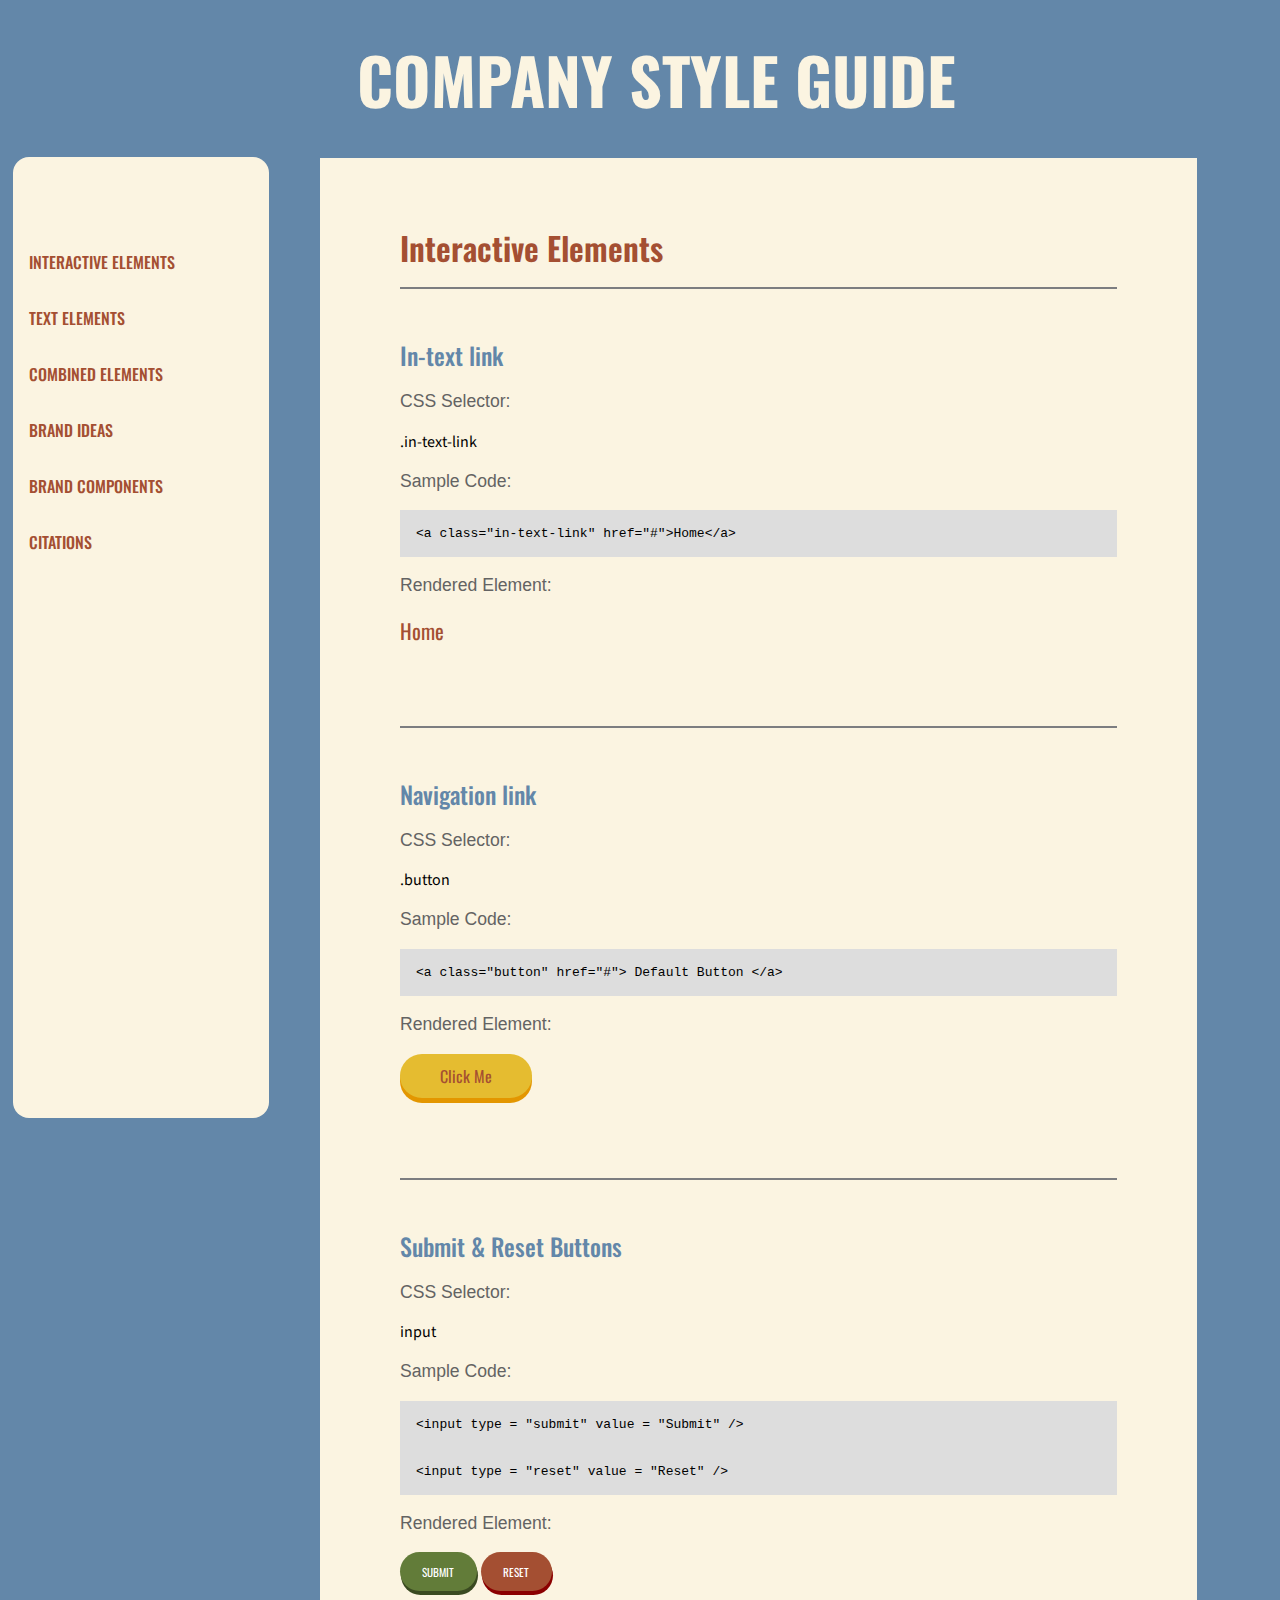
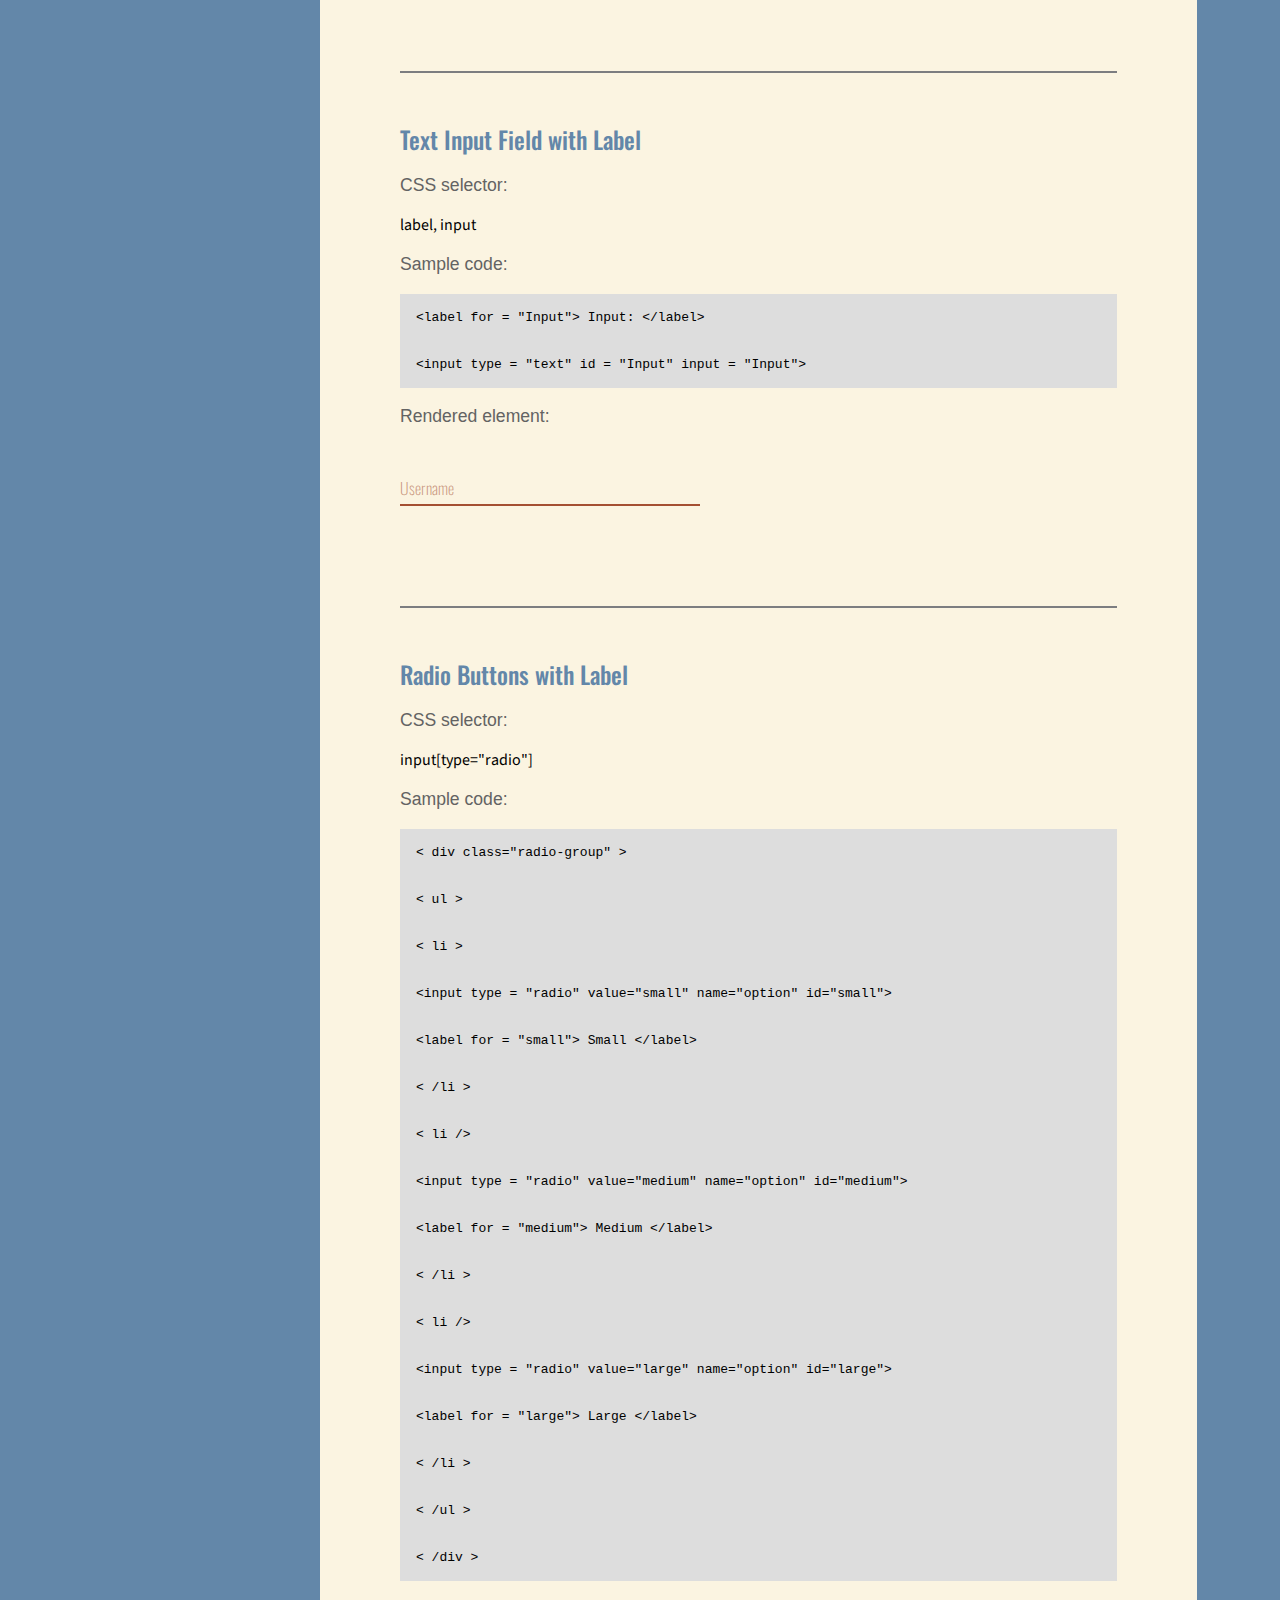
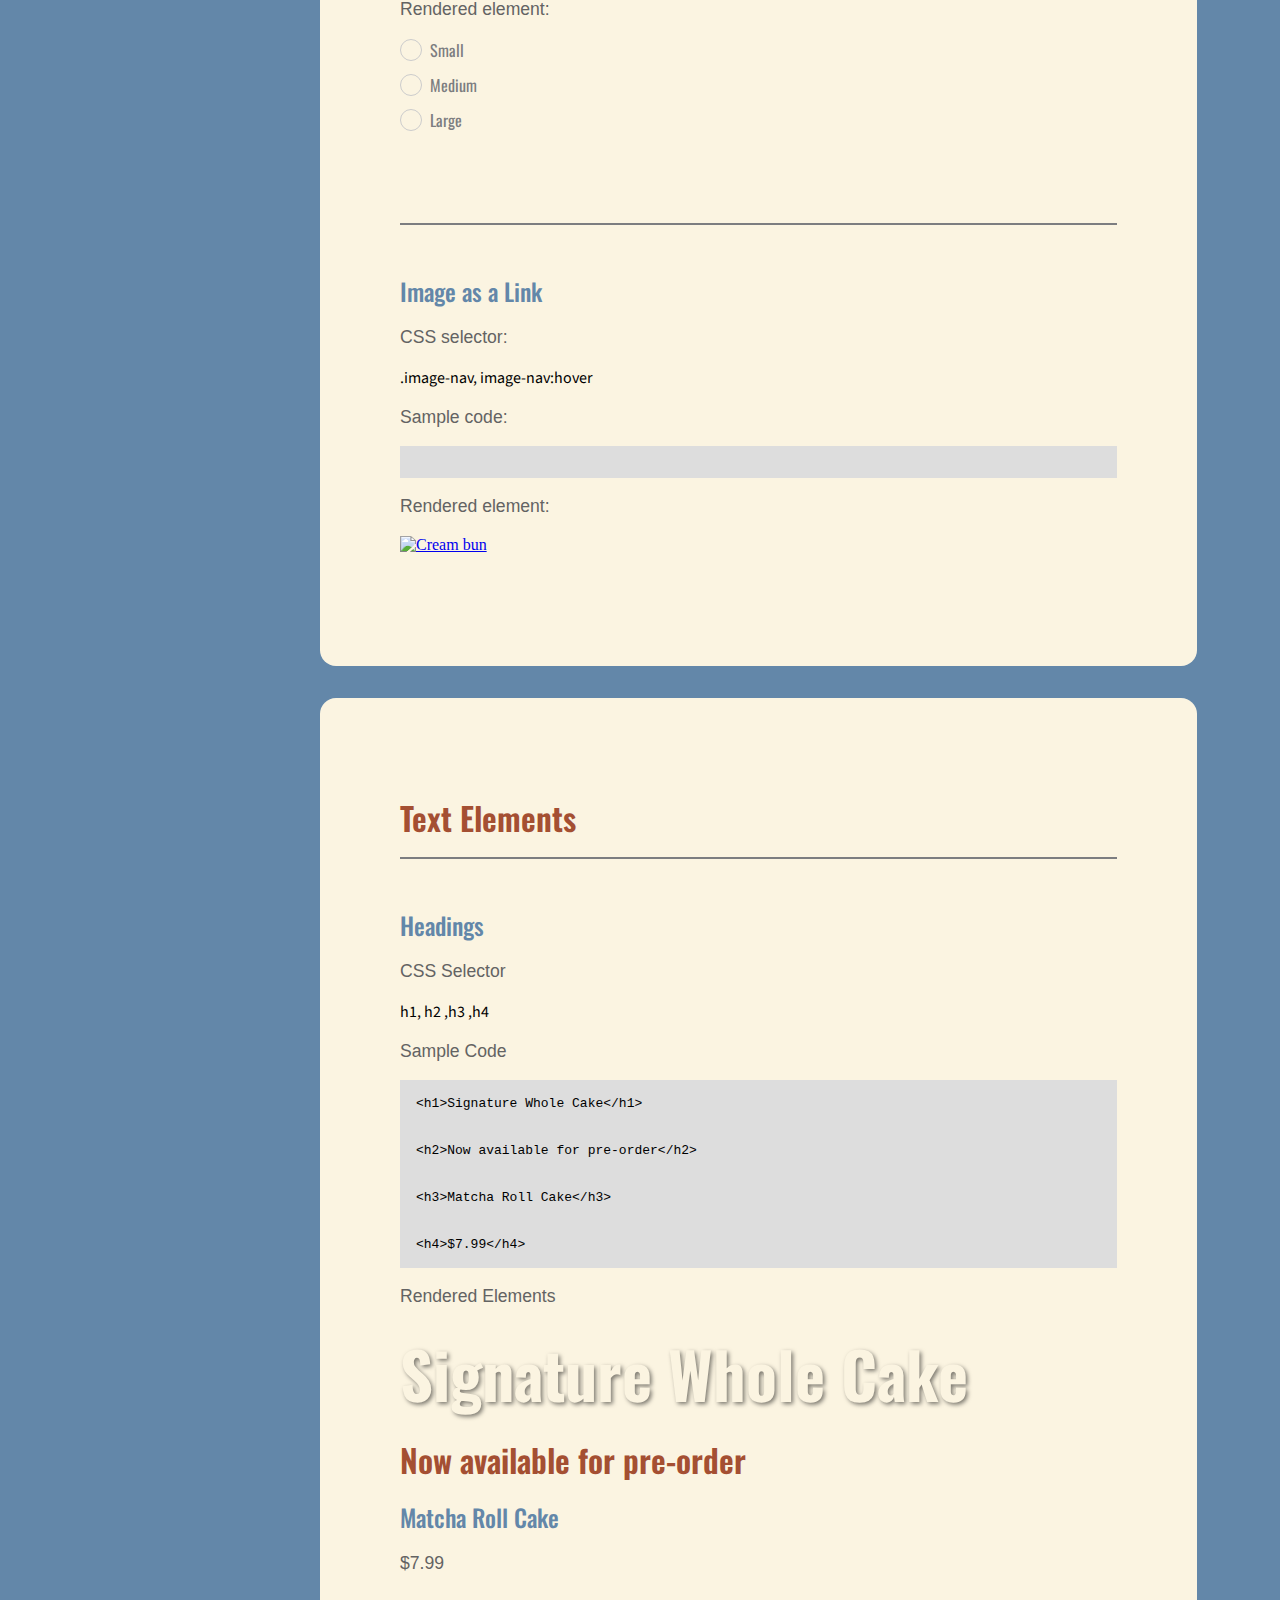
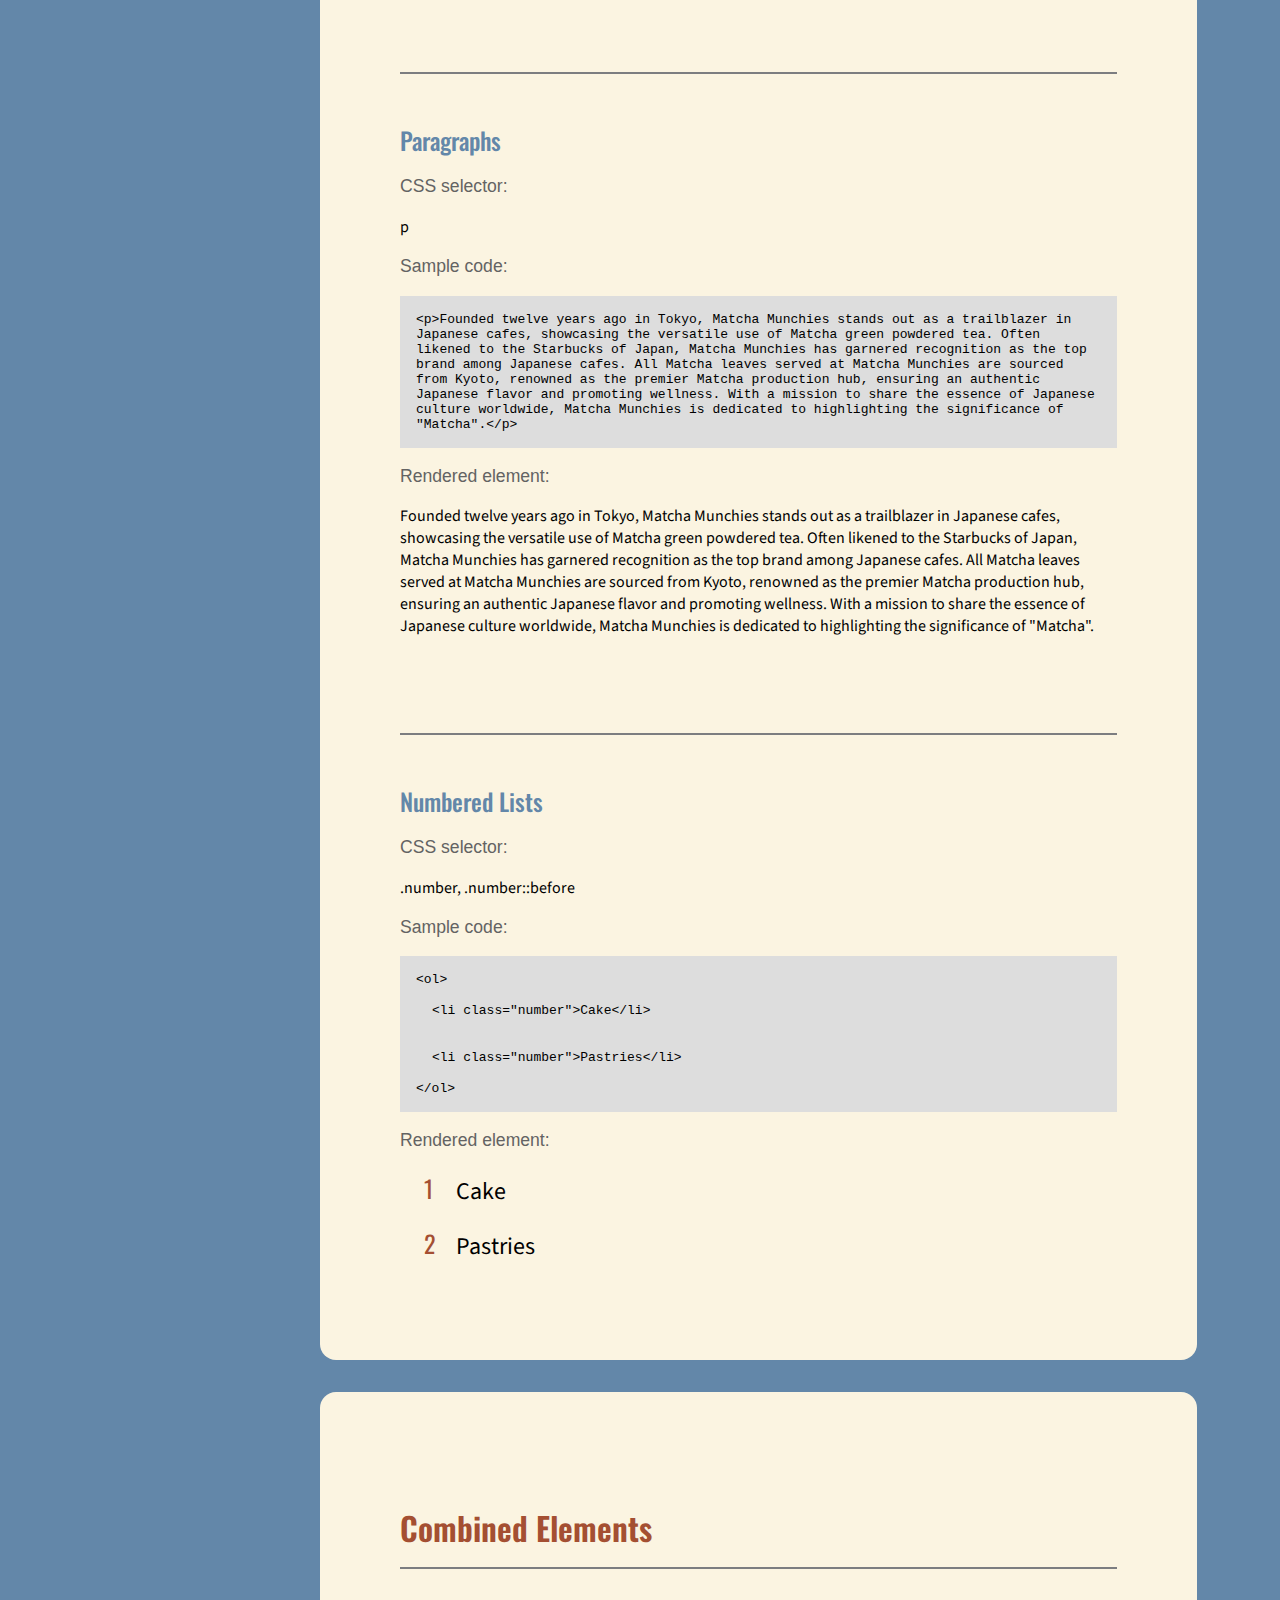
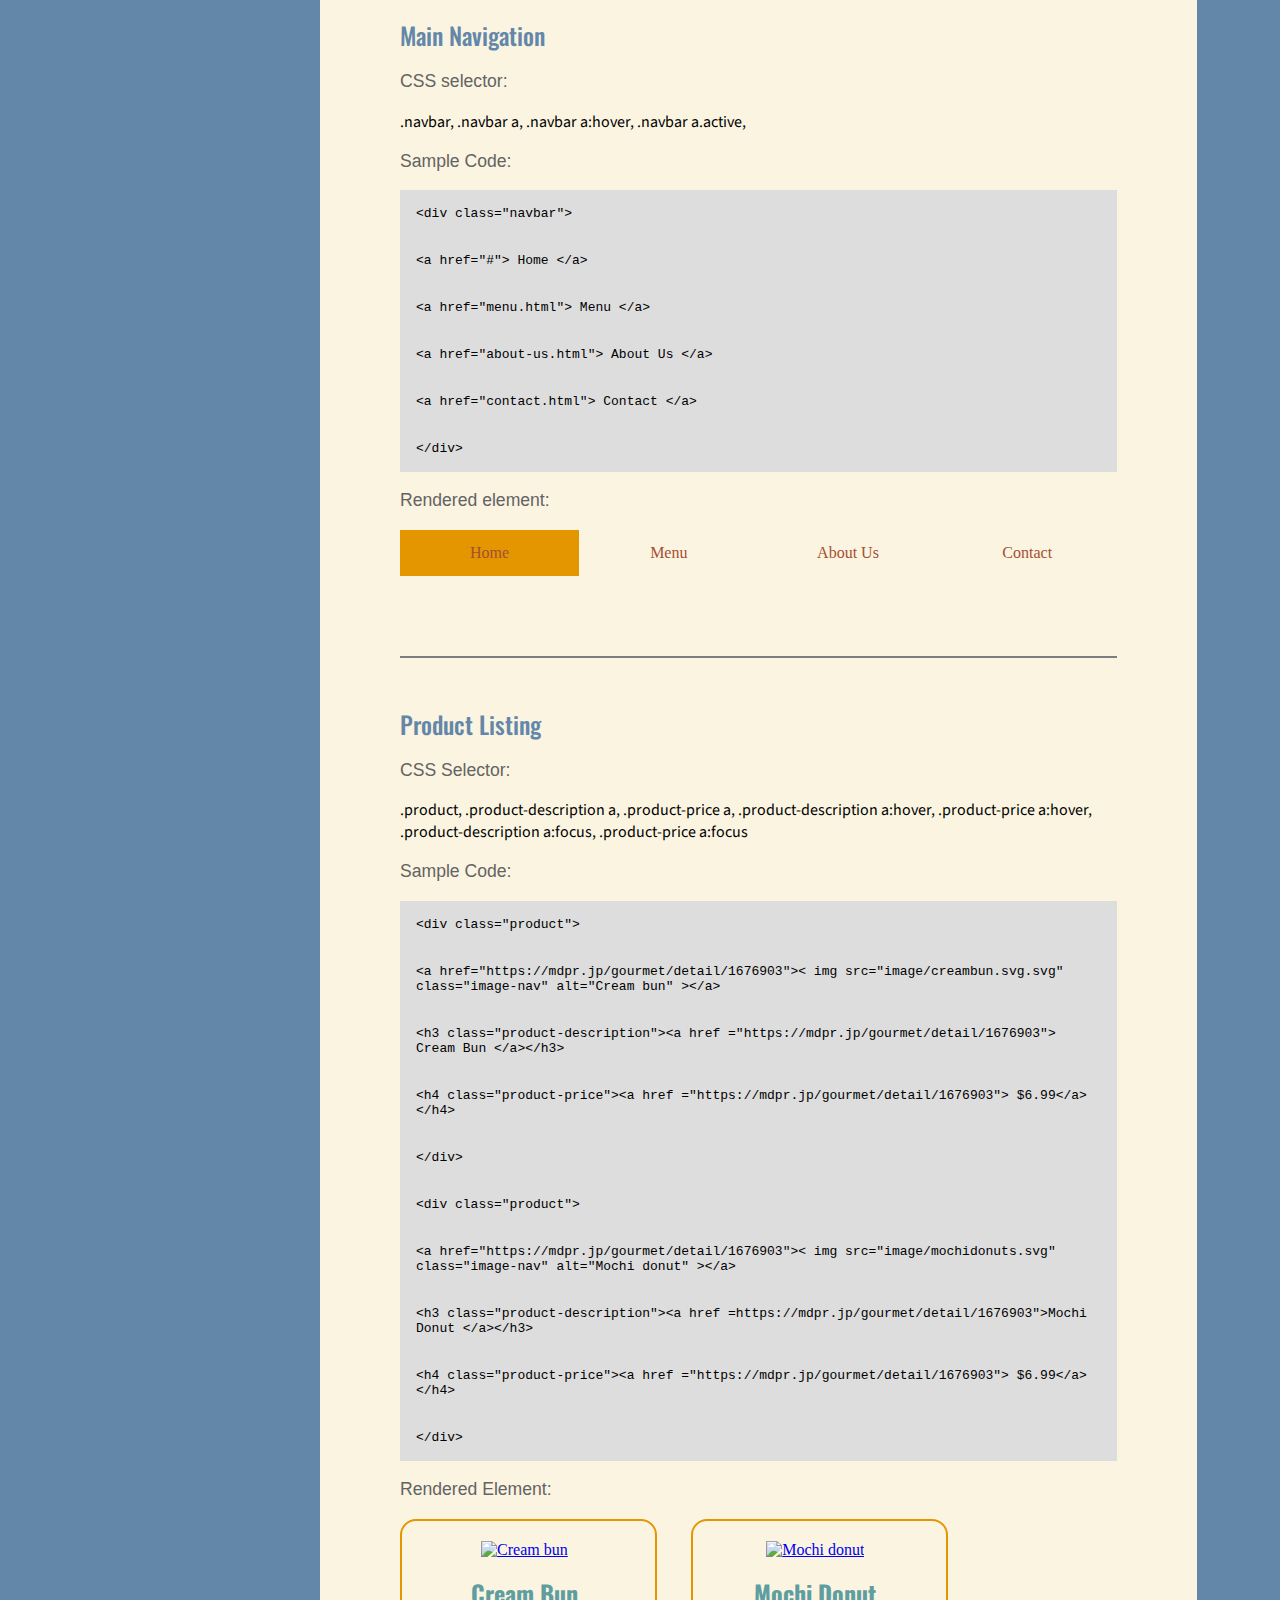
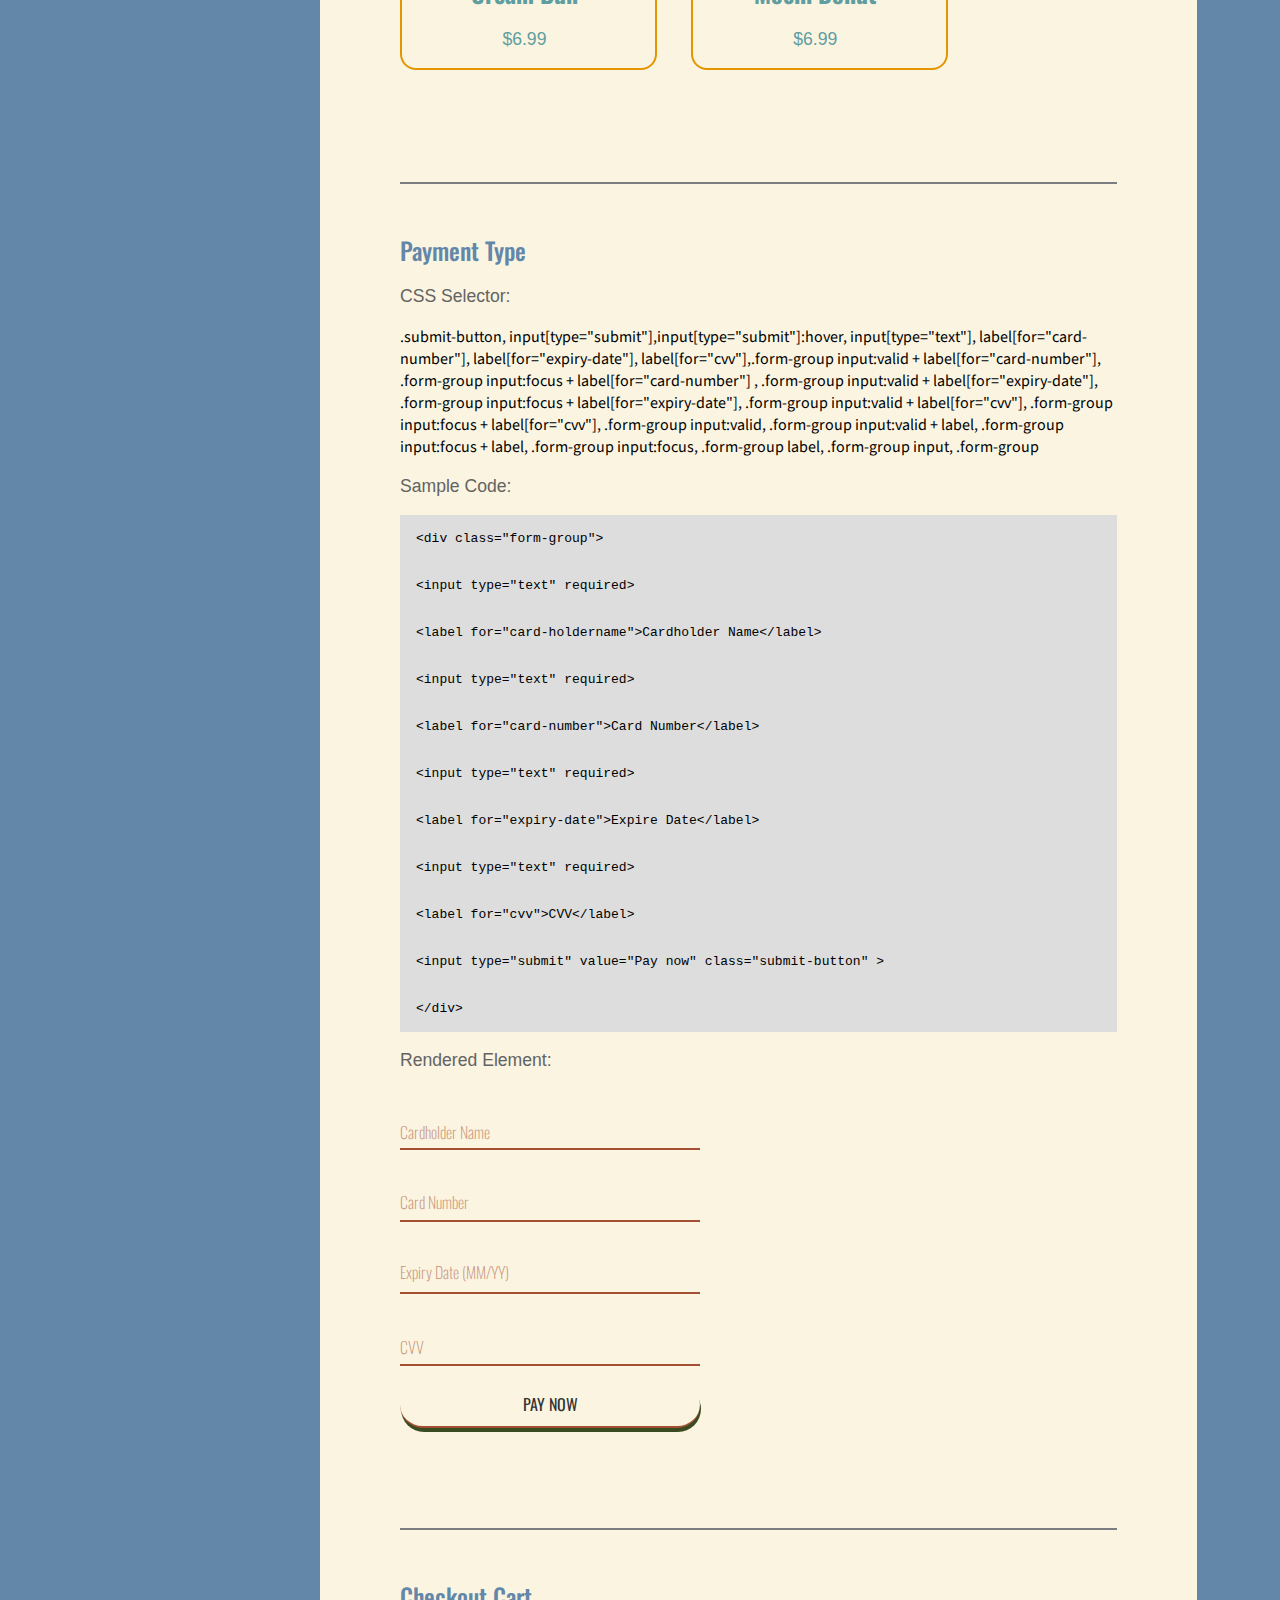
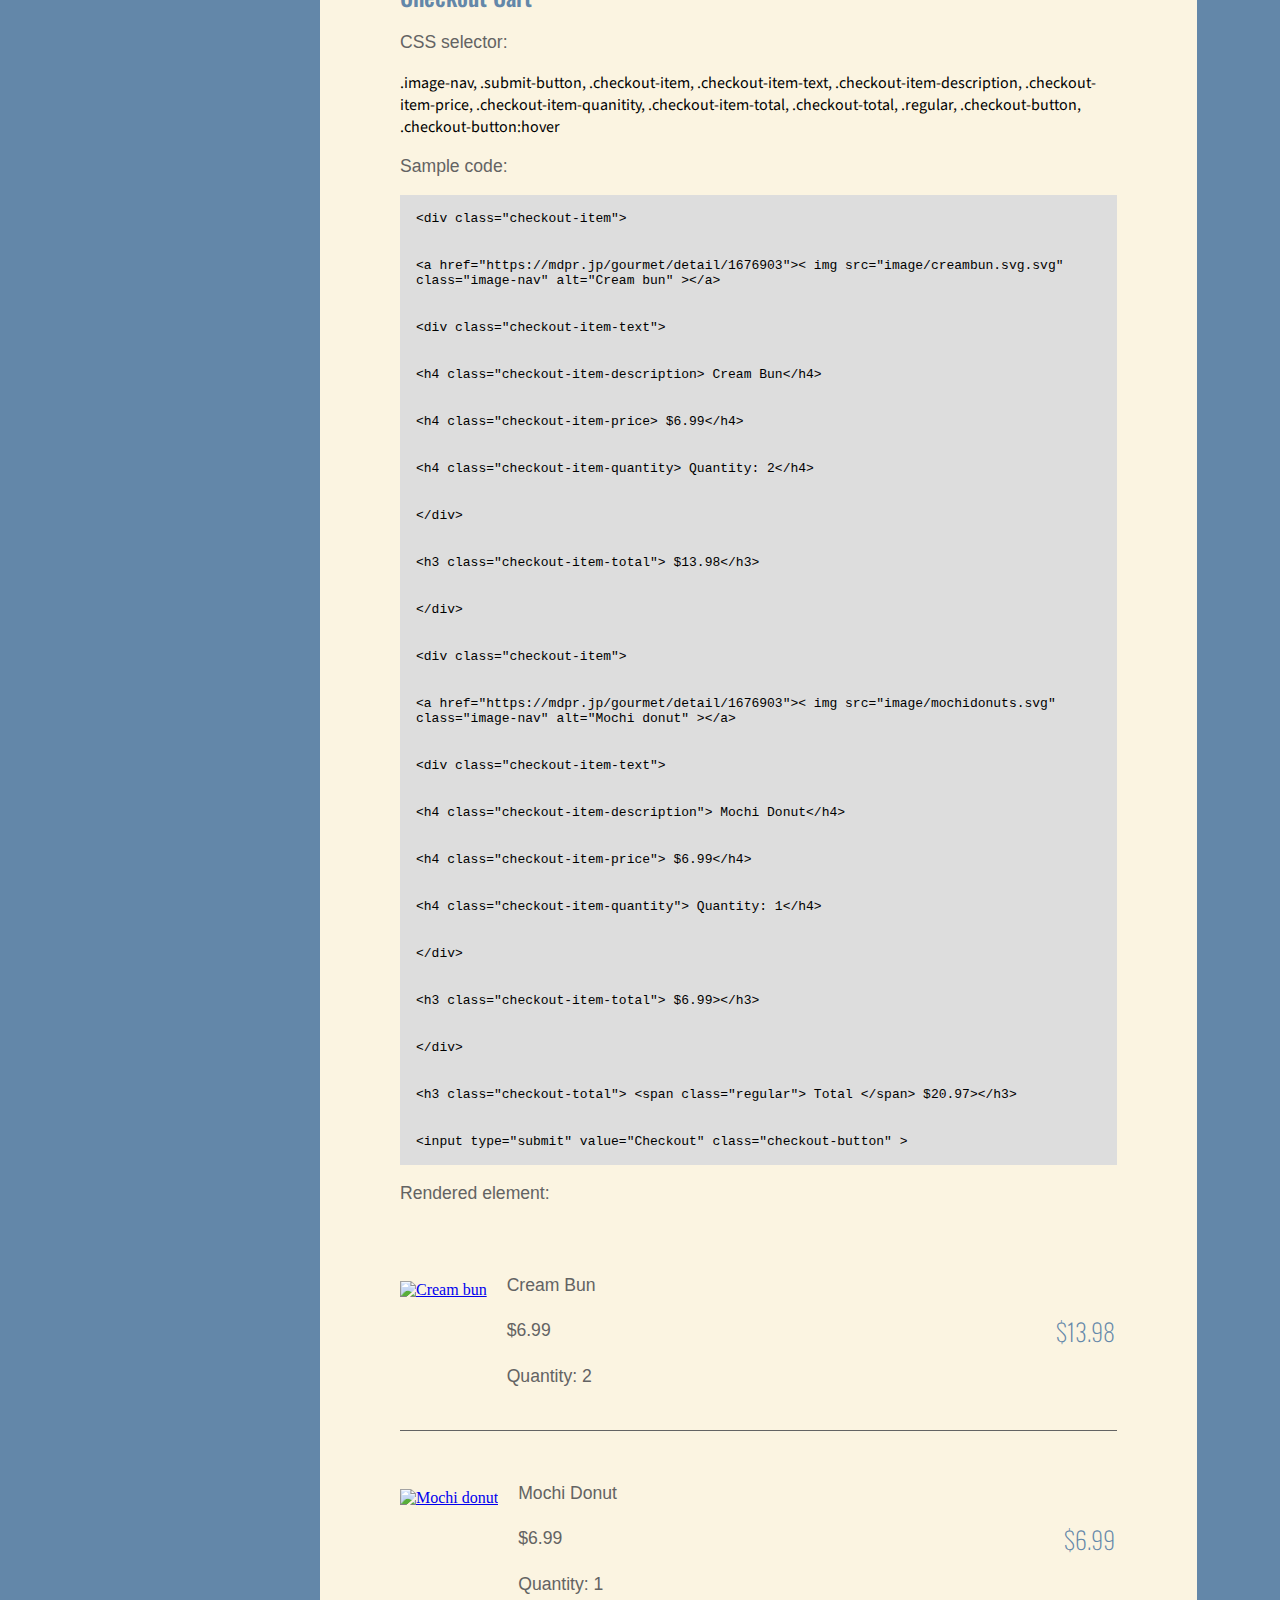
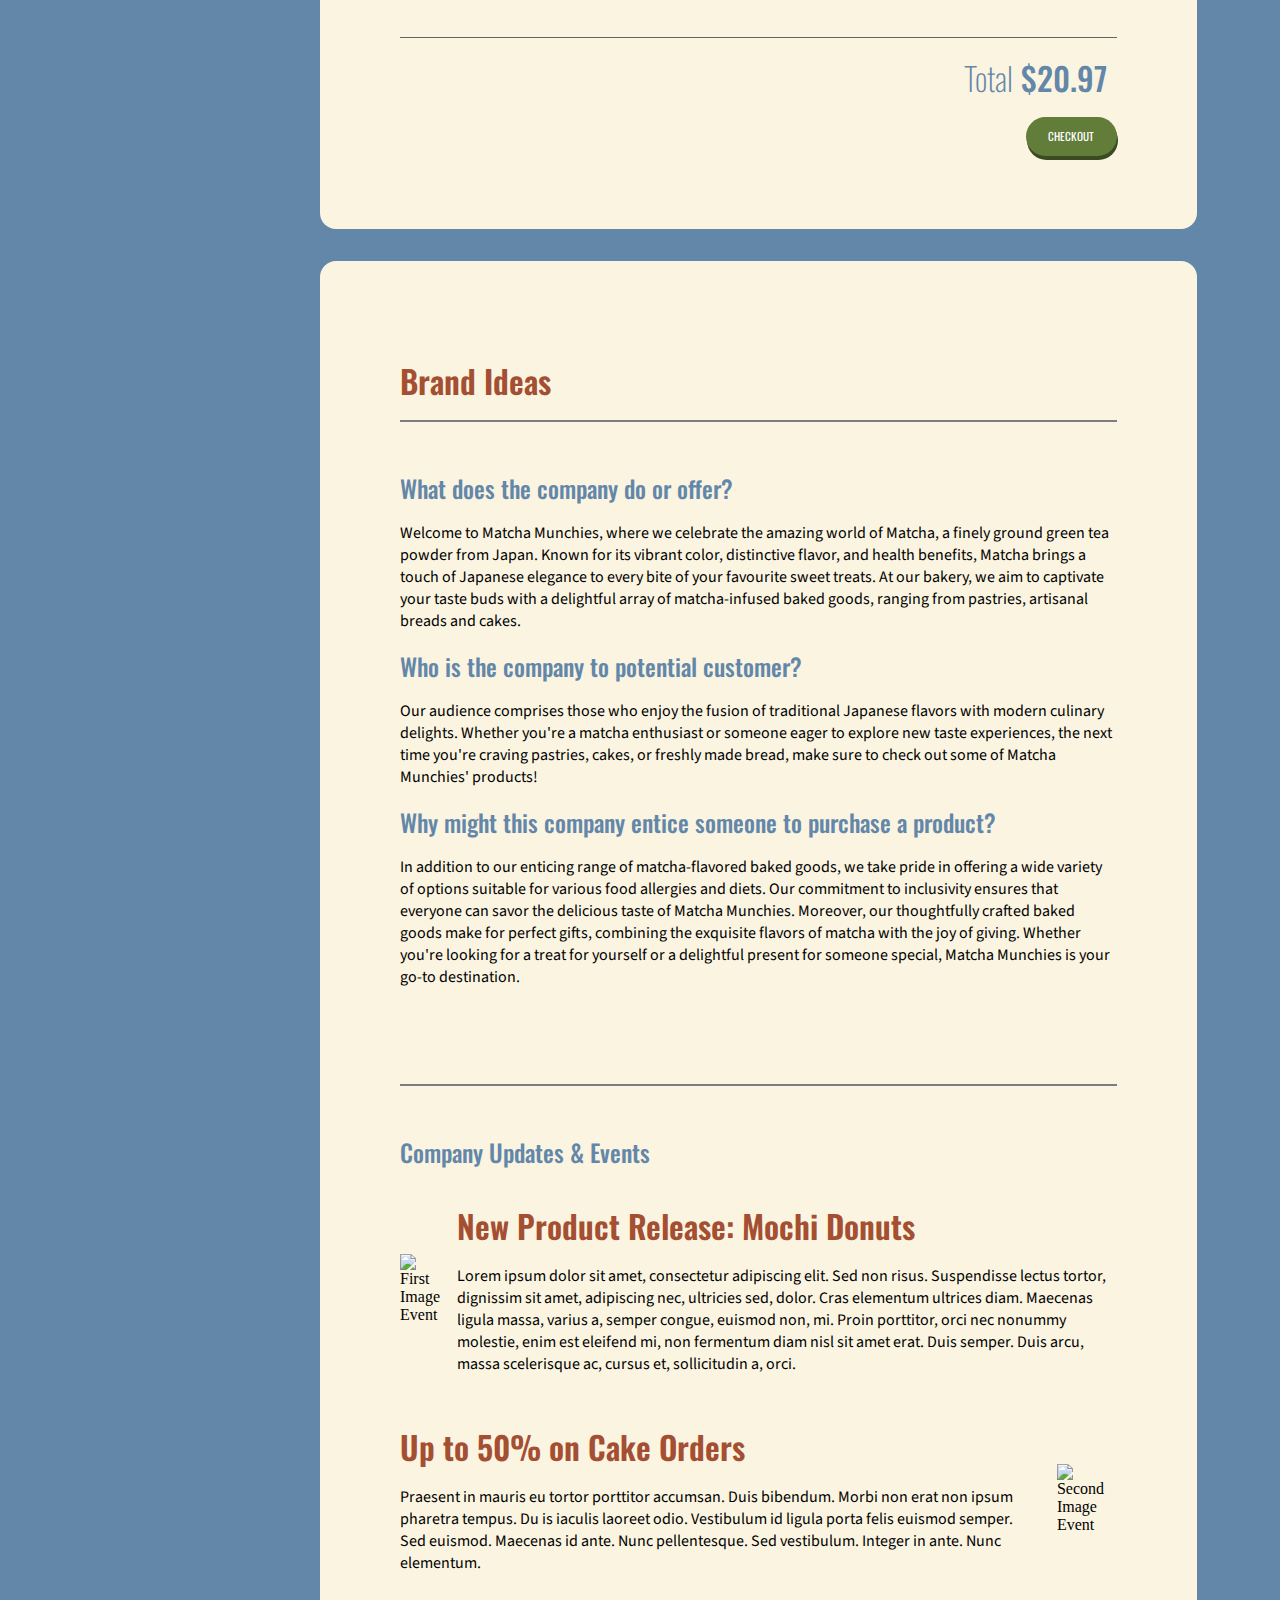
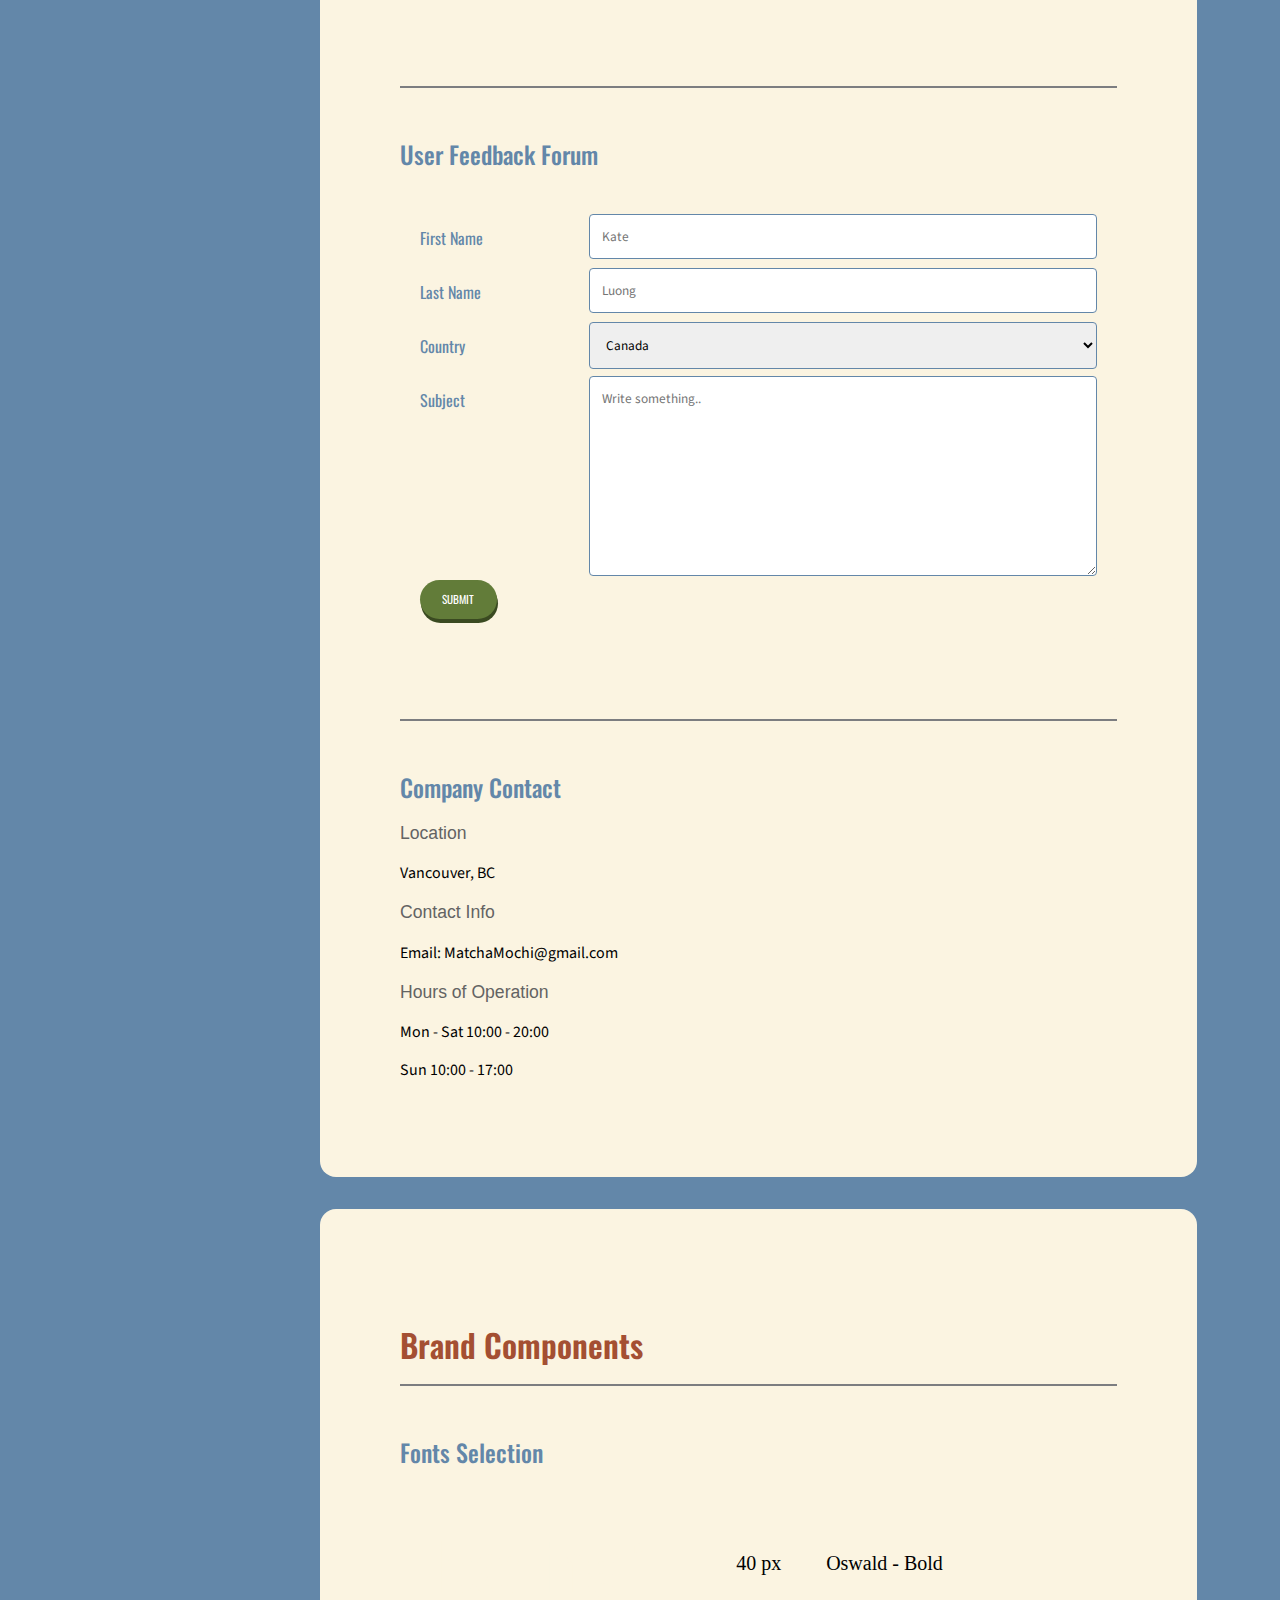
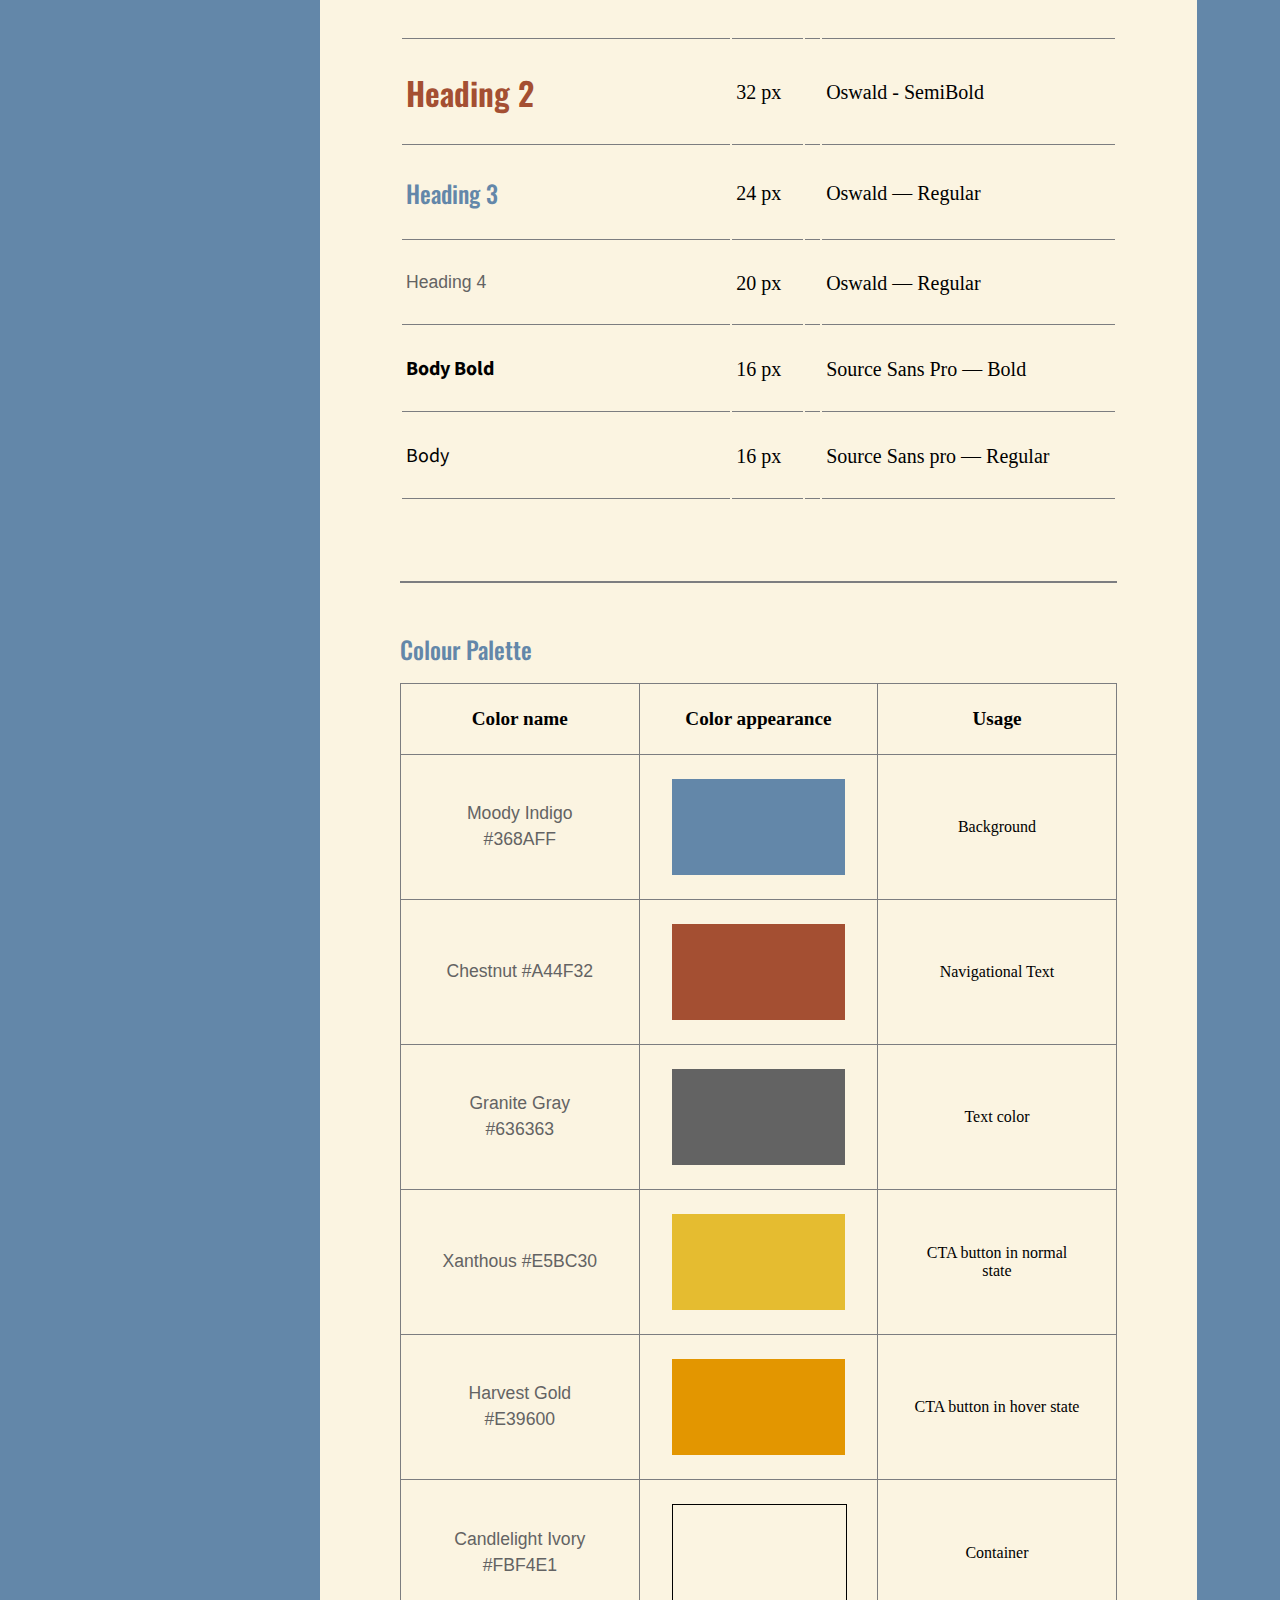
==== index.html @ 4acb793a "Update index.html" ====
<!DOCTYPE html>
<html lang="en">

<head>
  <meta charset="utf-8" />
  <meta name="viewport" content="width=device-width, initial-scale=1.0">
  <title>P02 Styleguide</title>

  <link rel="stylesheet" href="css/main.css">
  <link rel="stylesheet" href="https://fonts.googleapis.com/css?family=Oswald">
	<link rel="stylesheet" href="https://fonts.googleapis.com/css?family=Source Sans Pro">
</head>

<body>
  <header>
    <h1>COMPANY STYLE GUIDE</h1>

    <!----- PAGE NAVIGATION ----->
    <nav id="page-nav">
      <ul>
        <li><a href="#interactive_elements">INTERACTIVE ELEMENTS</a></li>
        <li><a href="#text_elements">TEXT ELEMENTS</a></li>
        <li><a href="#combined_elements">COMBINED ELEMENTS</a></li>
        <li><a href="#brand_ideas">BRAND IDEAS</a></li>
        <li><a href="#brand_components">BRAND COMPONENTS</a></li>
        <li><a href="#citations">CITATIONS</a></li>
      </ul>
    </nav>
  </header>

  
  <!----- INTERACTIVE ELEMENTS SECTION ----->

  <section class="main-sections">
    <section id="interactive_elements">
      <h2>Interactive Elements</h2>
        
      <!-- In-text Link Sub-Section -->
      <section class="element">
        <h3>In-text link</h3>
  
        <h4>CSS Selector:</h4>
        <p>.in-text-link</p>
  
        <h4>Sample Code:</h4>
        <code>&lt;a class="in-text-link" href="#"&gt;Home&lt;/a&gt;</code>

        <h4>Rendered Element:</h4>
        <a class="in-text-link" href="#">Home</a>
      </section>

        <!-- Navigation Link Sub-Section -->
      <section class="element">
        <h3>Navigation link</h3>
  
        <h4>CSS Selector:</h4>
        <p>.button</p>
  
        <h4>Sample Code:</h4>
        <code>&lt;a class="button" href="#"&gt; Default Button &lt;/a&gt;</code>

        <h4>Rendered Element:</h4>
        <button class="button">Click Me</button>
      </section>

      <!-- Submit/ Reset Buttons Sub-Section -->
      <section class="element">
        <h3>Submit & Reset Buttons</h3>
  
        <h4>CSS Selector:</h4>
        <p>input</p>
  
        <h4>Sample Code:</h4>
        <code> &lt;input type = "submit" value = "Submit" /&gt;</code>
        <code> &lt;input type = "reset" value = "Reset" /&gt;</code>

        <h4>Rendered Element:</h4>
        <input type = "submit" value ="Submit" />
			  <input type = "reset" value = "Reset" />
      </section>

      <!-- Text Input Field Sub-Section -->
      <section class="element">
        <h3>Text Input Field with Label</h3>

        <h4>CSS selector: </h4>
        <p> label, input </p>
    
        <h4>Sample code: </h4>
        <code> &lt;label for = "Input"&gt; Input: &lt;/label&gt; </code>
        <code> &lt;input type = "text" id = "Input" input = "Input"&gt; </code>
    
        <h4>Rendered element: </h4>
        <div class="form-group">
          <input type="text" required />
          <label>Username</label>
        </div>
      </section>

      <!-- Radio Buttons w/ Label Sub-Section -->
      <section class="element">
        <h3>Radio Buttons with Label</h3>

        <h4>CSS selector:</h4>
        <p>input[type="radio"]</p>

        <h4>Sample code:</h4>
        <code> &lt; div class="radio-group" &gt;</code>
        <code> &lt; ul &gt;</code>
        <code> &lt; li &gt;</code>
        <code> &lt;input type = "radio" value="small" name="option" id="small"&gt; </code>
        <code> &lt;label for = "small"&gt; Small &lt;/label&gt; </code>
        <code> &lt; /li &gt;</code>
        <code> &lt; li /&gt;</code>
        <code> &lt;input type = "radio" value="medium" name="option" id="medium"&gt; </code>
        <code> &lt;label for = "medium"&gt; Medium &lt;/label&gt; </code>
        <code> &lt; /li &gt;</code>
        <code> &lt; li /&gt;</code>
        <code> &lt;input type = "radio" value="large" name="option" id="large"&gt; </code>
        <code> &lt;label for = "large"&gt; Large &lt;/label&gt; </code>
        <code> &lt; /li &gt;</code>
        <code> &lt; /ul &gt;</code>
        <code> &lt; /div &gt;</code>
        
        <h4>Rendered element:</h4>
        <div class="radio-group">
          <ul>
            <li>
              <input type="radio" value="small" name="option" id="small"/>
              <label for="small">Small</label>
            </li>
            <li>
              <input type="radio" value="medium" name="option" id="medium"/>
              <label for="medium">Medium</label>
            </li>
            <li>
              <input type="radio" value="large" name="option" id="large"/>
              <label for="large">Large</label>
            </li>
          </ul>
        </div>
      </section>

      <!-- Image as a Link Sub-Section -->
      <section class="element">
        <h3>Image as a Link</h3>

        <h4>CSS selector:</h4>
        <p>.image-nav, image-nav:hover</p>

        <h4>Sample code:</h4>
        <code></code>
        
        <h4>Rendered element:</h4>
        <a href="https://ure.pia.co.jp/articles/-/443232?cx_recsClicked=true&cx_recsPosition=sp_photogallery&cx_wid=d6faf3ba962ed798af91b166f41d56e882c0fa74&cx_recsSegment=all&cx_recsMode=contextual&cx_recsSrc=auto"><img src="image/creambun.svg" alt="Cream bun" class="image-nav" style="width: 25%"></a>


      </section>

    </section>
  </section>

  <!------ END OF INTERACTIVE ELEMENTS SECTION ------>

  <!----------- TEXT ELEMENTS SECTION --------------->
  <section class="main-sections">
    <section id="text_elements">
      <h2>Text Elements</h2>

      <!-- Headings Sub-Section -->
      <section class="element">
        <h3>Headings</h3>

        <h4> CSS Selector </h4>
        <p> h1, h2 ,h3 ,h4 </p>

        <h4> Sample Code </h4>
        <code>&lt;h1&gt;Signature Whole Cake&lt;/h1&gt;</code>
        <code>&lt;h2&gt;Now available for pre-order&lt;/h2&gt;</code>
        <code>&lt;h3&gt;Matcha Roll Cake&lt;/h3&gt;</code>
        <code>&lt;h4&gt;$7.99&lt;/h4&gt;</code>

        <h4> Rendered Elements </h4>
        <h1> Signature Whole Cake </h1>
        <h2> Now available for pre-order</h2>
        <h3> Matcha Roll Cake</h3>
        <h4> $7.99</h4>

      </section>

      <!-- Paragraphs Sub-Section -->
      <section class="element">
        <h3>Paragraphs</h3>

        <h4>CSS selector: </h4>
        <p>p</p>
    
        <h4>Sample code: </h4>
        <code>&lt;p&gt;Founded twelve years ago in Tokyo, Matcha Munchies stands out as a trailblazer in Japanese cafes, showcasing the versatile use of Matcha green powdered tea. 
          Often likened to the Starbucks of Japan, Matcha Munchies has garnered recognition as the top brand among Japanese cafes.
          All Matcha leaves served at Matcha Munchies are sourced from Kyoto, renowned as the premier Matcha production hub, ensuring an authentic Japanese flavor and promoting wellness. 
          With a mission to share the essence of Japanese culture worldwide, Matcha Munchies is dedicated to highlighting the significance of "Matcha".&lt;/p&gt;</code>
    
        <h4>Rendered element: </h4>
        <p>Founded twelve years ago in Tokyo, Matcha Munchies stands out as a trailblazer in Japanese cafes, showcasing the versatile use of Matcha green powdered tea. 
           Often likened to the Starbucks of Japan, Matcha Munchies has garnered recognition as the top brand among Japanese cafes.
           All Matcha leaves served at Matcha Munchies are sourced from Kyoto, renowned as the premier Matcha production hub, ensuring an authentic Japanese flavor and promoting wellness. 
           With a mission to share the essence of Japanese culture worldwide, Matcha Munchies is dedicated to highlighting the significance of "Matcha".</p>

      </section>

      <!-- Numbered Lists -->
      <section class="element">
        <h3>Numbered Lists</h3>

        <h4>CSS selector:</h4>
        <p>.number, .number::before </p>
        <h4>Sample code:</h4>
        <code>&lt;ol&gt;
          <code>&lt;li class="number"&gt;Cake&lt;/li&gt;</code>
          <code>&lt;li class="number"&gt;Pastries&lt;/li&gt;</code>
        &lt;/ol&gt;</code>

        <h4>Rendered element:</h4>
        <ol>
          <li class="number">Cake</li>
          <li class="number">Pastries</li>
        </ol>

      </section>

    </section>
  </section>
  <!----- END OF TEXT ELEMENTS SECTION ----->
    
  <!------ COMBINED ELEMENTS SECTION ------->
  <section class="main-sections">
    <section id="combined_elements">
      <h2>Combined Elements</h2>
      
      <!-- Main Navigation Sub-Section -->
      <section class="element">

        <h3>Main Navigation</h3>

        <h4>CSS selector:</h4>
        <p>.navbar, .navbar a, .navbar a:hover, .navbar a.active, </p>

        <h4>Sample Code:</h4>
        <code>&lt;div class="navbar"&gt;</code>
        <code>&lt;a href="#"&gt; Home &lt;/a&gt;</code>
        <code>&lt;a href="menu.html"&gt; Menu &lt;/a&gt;</code>
        <code>&lt;a href="about-us.html"&gt; About Us &lt;/a&gt;</code>
        <code>&lt;a href="contact.html"&gt; Contact &lt;/a&gt;</code>
        <code>&lt;/div&gt</code>

        <h4>Rendered element:</h4>
        <div class="navbar">
        <a href="#" class="active">Home</a>
         <a href="menu.html">Menu</a>
         <a href="about-us.html">About Us</a>
         <a href="contact.html">Contact</a>
       </div>
      </section>
      
      <!-- Product Listing Sub-Section -->
      <section class="element">
        <h3>Product Listing</h3>
  
        <h4>CSS Selector:</h4>
        <p>.product, .product-description a, .product-price a, .product-description a:hover,  .product-price a:hover, .product-description a:focus,  .product-price a:focus</p>
  
        <h4>Sample Code:</h4>
        <code>&lt;div class="product"&gt;</code>
        <code>&lt;a href="https://mdpr.jp/gourmet/detail/1676903"&gt;&lt; img src="image/creambun.svg.svg" class="image-nav" alt="Cream bun" &gt;&lt;/a&gt;</code>
        <code>&lt;h3 class="product-description"&gt;&lt;a href ="https://mdpr.jp/gourmet/detail/1676903"&gt; Cream Bun &lt;/a&gt;&lt;/h3&gt;</code>
        <code>&lt;h4 class="product-price"&gt;&lt;a href ="https://mdpr.jp/gourmet/detail/1676903"&gt; $6.99&lt;/a&gt;&lt;/h4&gt;</code>
        <code>&lt;/div&gt;</code>

        <code>&lt;div class="product"&gt;</code>
        <code>&lt;a href="https://mdpr.jp/gourmet/detail/1676903"&gt;&lt; img src="image/mochidonuts.svg" class="image-nav" alt="Mochi donut" &gt;&lt;/a&gt;</code>
        <code>&lt;h3 class="product-description"&gt;&lt;a href =https://mdpr.jp/gourmet/detail/1676903"&gt;Mochi Donut &lt;/a&gt;&lt;/h3&gt;</code>
        <code>&lt;h4 class="product-price"&gt;&lt;a href ="https://mdpr.jp/gourmet/detail/1676903"&gt; $6.99&lt;/a&gt;&lt;/h4&gt;</code>
        <code>&lt;/div&gt;</code>
  
        <h4>Rendered Element:</h4>
        <div class="product">
            <a href ="https://mdpr.jp/gourmet/detail/1676903"><img src="image/creambun.svg" class="image-nav" alt="Cream bun"></a>
            <h3 class="product-description"><a href="https://mdpr.jp/gourmet/detail/1676903"> Cream Bun</a></h3>
            <h4 class="product-price"><a href="https://mdpr.jp/gourmet/detail/1676903">$6.99</a></h4>
        </div>

        <div class="product">
            <a href ="https://mdpr.jp/gourmet/detail/167690"><img src="image/mochidonuts.svg" class="image-nav" alt="Mochi donut"></a>
            <h3 class="product-description"> <a href ="https://mdpr.jp/gourmet/detail/1676903">Mochi Donut</a></h3>
            <h4 class="product-price"> <a href ="https://mdpr.jp/gourmet/detail/1676903">$6.99</a></h4>
        </div>
      </section>

      <!-- Payment Method Sub-Section -->
      <section class="element">
        <h3>Payment Type</h3>
  
        <h4>CSS Selector:</h4>
        <p>.submit-button, input[type="submit"],input[type="submit"]:hover, input[type="text"], label[for="card-number"], label[for="expiry-date"],
          label[for="cvv"],.form-group input:valid + label[for="card-number"], .form-group input:focus + label[for="card-number"] ,
          .form-group input:valid + label[for="expiry-date"], .form-group input:focus + label[for="expiry-date"],
          .form-group input:valid + label[for="cvv"], .form-group input:focus + label[for="cvv"], .form-group input:valid,
          .form-group input:valid + label, .form-group input:focus + label, .form-group input:focus, .form-group label, .form-group input, .form-group 
        </p>
  
        <h4>Sample Code:</h4>
        <code>&lt;div class="form-group"&gt;</code>
        <code>&lt;input type="text" required&gt;</code>
        <code>&lt;label for="card-holdername"&gt;Cardholder Name&lt;/label&gt;</code>
        <code>&lt;input type="text" required&gt;</code>
        <code>&lt;label for="card-number"&gt;Card Number&lt;/label&gt;</code>
        <code>&lt;input type="text" required&gt;</code>
        <code>&lt;label for="expiry-date"&gt;Expire Date&lt;/label&gt;</code>
        <code>&lt;input type="text" required&gt;</code>
        <code>&lt;label for="cvv"&gt;CVV&lt;/label&gt;</code>
        <code>&lt;input type="submit" value="Pay now" class="submit-button" &gt;</code>
        <code>&lt;/div&gt;</code>
  
        <h4>Rendered Element:</h4>
        <div class="form-group">
            <input type="text" required />
            <label for="cardholder-name">Cardholder Name</label>
            <input type="text" class="spacing"  required />
            <label for="card-number">Card Number</label>
            <input type="text" class="spacing" required />
            <label for="expiry-date">Expiry Date (MM/YY)</label>
            <input type="text" class="spacing" required />
            <label for="cvv">CVV</label>
            <input type="submit" value="Pay now" class="submit-button">
        </div>
      </section>

      <!-- Checkout Cart Sub-Section -->
      <section class="element">
        <h3>Checkout Cart</h3>
  
        <h4>CSS selector:</h4>
        <p> .image-nav, .submit-button, .checkout-item, .checkout-item-text, .checkout-item-description,
            .checkout-item-price, .checkout-item-quanitity, .checkout-item-total, .checkout-total, .regular,
            .checkout-button, .checkout-button:hover
        </p>

        <h4>Sample code:</h4>

        <code>&lt;div class="checkout-item"&gt;</code>
        <code>&lt;a href="https://mdpr.jp/gourmet/detail/1676903"&gt;&lt; img src="image/creambun.svg.svg" class="image-nav" alt="Cream bun" &gt;&lt;/a&gt;</code>
        <code>&lt;div class="checkout-item-text"&gt;</code>
        <code>&lt;h4 class="checkout-item-description&gt; Cream Bun&lt;/h4&gt;</code>
        <code>&lt;h4 class="checkout-item-price&gt; $6.99&lt;/h4&gt;</code>
        <code>&lt;h4 class="checkout-item-quantity&gt; Quantity: 2&lt;/h4&gt;</code>
        <code>&lt;/div&gt;</code>
        <code>&lt;h3 class="checkout-item-total"&gt; $13.98&lt;/h3&gt;</code>
        <code>&lt;/div&gt;</code>

        <code>&lt;div class="checkout-item"&gt;</code>
        <code>&lt;a href="https://mdpr.jp/gourmet/detail/1676903"&gt;&lt; img src="image/mochidonuts.svg" class="image-nav" alt="Mochi donut" &gt;&lt;/a&gt;</code>
        <code>&lt;div class="checkout-item-text"&gt;</code>
        <code>&lt;h4 class="checkout-item-description"&gt; Mochi Donut&lt;/h4&gt;</code>
        <code>&lt;h4 class="checkout-item-price"&gt; $6.99&lt;/h4&gt;</code>
        <code>&lt;h4 class="checkout-item-quantity"&gt; Quantity: 1&lt;/h4&gt;</code>
        <code>&lt;/div&gt;</code>
        <code>&lt;h3 class="checkout-item-total"&gt; $6.99&gt;&lt;/h3&gt;</code>
        <code>&lt;/div&gt;</code>

        <code>&lt;h3 class="checkout-total"&gt; &lt;span class="regular"&gt; Total &lt;/span&gt; $20.97&gt;&lt;/h3&gt;</code>
        <code>&lt;input type="submit" value="Checkout" class="checkout-button" &gt;</code>

        <h4>Rendered element:</h4>
        <div class="checkout-item">
          <a href ="https://mdpr.jp/gourmet/detail/1676903"><img src="image/creambun.svg" class="checkout-item-image image-nav" alt="Cream bun" style="width: 100px"></a>
          <div class="checkout-item-text">
            <h4 class="checkout-item-description"> Cream Bun </h4>
            <h4 class="checkout-item-price"> $6.99</h4> 
            <h4 class="checkout-item-quantity"> Quantity: 2</h4> 
          </div>
          <h3 class="checkout-item-total"> $13.98</h3>
        </div>

        <div class="checkout-item">
          <a href ="https://mdpr.jp/gourmet/detail/1676903"><img src="image/mochidonuts.svg" class="checkout-item-image image-nav" alt="Mochi donut" style="width: 100px" ></a>
          <div class="checkout-item-text">
            <h4 class="checkout-item-description"> Mochi Donut </h4>
            <h4 class="checkout-item-price"> $6.99</h4> 
            <h4 class="checkout-item-quantity"> Quantity: 1</h4> 
          </div>
          <h3 class="checkout-item-total">$6.99</h3>
        </div>

        <h3 class="checkout-total"> <span class="regular">Total</span> $20.97</h3>
        <input type="submit" value="Checkout" class="checkout-button">
      </section>

    </section>  
  </section>

  <!-- END OF COMBINED ELEMENTS SECTION -->

  <!------------ BRAND IDEAS ------------->
  <section class="main-sections">
    <section id="brand_ideas">
      <h2>Brand Ideas</h2>
      
      <!-- General Brand Info Sub-Section -->
      <section class="element">
          <h3>What does the company do or offer?</h3>
          <p>Welcome to Matcha Munchies, where we celebrate the amazing world of Matcha, a finely ground green tea powder from Japan. Known for its vibrant color, distinctive flavor, and health benefits, Matcha brings a touch of Japanese elegance to every bite of your favourite sweet treats. At our bakery, we aim to captivate your taste buds with a delightful array of matcha-infused baked goods, ranging from pastries, artisanal breads and cakes.</p>

          <h3>Who is the company to potential customer?</h3>
          <p>Our audience comprises those who enjoy the fusion of traditional Japanese flavors with modern culinary delights. Whether you're a matcha enthusiast or someone eager to explore new taste experiences, the next time you're craving pastries, cakes, or freshly made bread, make sure to check out some of Matcha Munchies' products!</p>

          <h3>Why might this company entice someone to purchase a product?</h3>
          <p>In addition to our enticing range of matcha-flavored baked goods, we take pride in offering a wide variety of options suitable for various food allergies and diets. Our commitment to inclusivity ensures that everyone can savor the delicious taste of Matcha Munchies. Moreover, our thoughtfully crafted baked goods make for perfect gifts, combining the exquisite flavors of matcha with the joy of giving. Whether you're looking for a treat for yourself or a delightful present for someone special, Matcha Munchies is your go-to destination.</p>
      </section>

      <!-- Company Updates & Events Sub-Section -->
      <section class="element">
        <h3>Company Updates & Events</h3>
        
        <div class="image-left">
          <img src="image/updatesimg1.png" alt="First Image Event" style="width: 25%">
          <div>
        <h2>New Product Release: Mochi Donuts</h2>
            <p>Lorem ipsum dolor sit amet, consectetur adipiscing elit. Sed non risus. Suspendisse lectus tortor, dignissim sit amet, adipiscing nec, ultricies sed, dolor. Cras elementum ultrices diam. Maecenas ligula massa, varius a, semper congue, euismod non, mi. Proin porttitor, orci nec nonummy molestie, enim est eleifend mi, non fermentum diam nisl sit amet erat. Duis semper. Duis arcu, massa scelerisque ac, cursus et, sollicitudin a, orci.</p>
          </div>
        </div>
        <!-- Source of image: https://gigazine.net/news/20140703-yukinosita-kyoto/ -->
        
        <div class="image-right">
          <img src="image/updatesimg2.png"  alt="Second Image Event" style="width: 25%">
          <div>
        <h2>Up to 50% on Cake Orders</h2>
            <p>Praesent in mauris eu tortor porttitor accumsan. Duis bibendum. Morbi non erat non ipsum pharetra tempus. Du is iaculis laoreet odio. Vestibulum id ligula porta felis euismod semper. Sed euismod. Maecenas id ante. Nunc pellentesque. Sed vestibulum. Integer in ante. Nunc elementum.</p>
          </div>
        </div>
        <!-- Source of image: https://menu.starbucks.co.jp/4524785488816 -->

      </section>


      <!-- Feedback Sub-Section -->
      <section class="element">
        <h3>User Feedback Forum</h3>

        <div class="feedback_container">

          <div class="row">
            <div class="col-25">
              <label for="fname">First Name</label>
            </div>
            <div class="col-75">
              <input type="text" id="fname" name="firstname" placeholder="Kate">
            </div>
          </div>

          <div class="row">
            <div class="col-25">
              <label for="lname">Last Name</label>
            </div>
            <div class="col-75">
              <input type="text" id="lname" name="lastname" placeholder="Luong">
            </div>
          </div>

          <div class="row">
            <div class="col-25">
              <label for="country">Country</label>
            </div>
            <div class="col-75">
              <select id="country" name="country">
                <option value="canada">Canada</option>
                <option value="uk">USA</option>
                <option value="usa">UK</option>
              </select>
            </div>
          </div>

          <div class="row">
            <div class="col-25">
              <label for="subject">Subject</label>
            </div>
            <div class="col-75">
              <textarea id="subject" name="subject" placeholder="Write something.." style="height:200px"></textarea>
            </div>
          </div>

          <div class="row">
            <input type="submit" value="Submit">
          </div>

        </div>

      </section>

      <!-- Company Contact Sub-Section -->
      <section class="element">
        <h3>Company Contact</h3>
        <h4> Location </h4>
        <p> Vancouver, BC </p>
        <h4> Contact Info </h4>
        <p> Email: MatchaMochi@gmail.com </p>
        <h4> Hours of Operation </h4>
        <p> Mon - Sat 10:00 - 20:00 </p>
        <p> Sun 10:00 - 17:00 </p>
      </section>


    </section>
  </section>
  
  <!----- END OF BRAND IDEAS SECTION ----->
    
  <!---------- BRAND COMPONENTS ---------->
  <section class="main-sections">
    <section id="brand_components">
      <h2>Brand Components</h2>
      
      <!-- Font Sub-Section -->
      <section class="element">
        <h3>Fonts Selection</h3>

        <table class="typography">
          <tr>
            <td><h1>Heading 1</h1></td>
            <td> 40 px<td>
            <td> Oswald - Bold </td>
          </tr>

          <tr>
            <td><h2>Heading 2</h2></td>
            <td> 32 px<td>
            <td> Oswald - SemiBold </td>
          </tr>

          <tr>
            <td><h3>Heading 3</h3></td>
            <td> 24 px<td>
            <td> Oswald — Regular </td>
          </tr>

          <tr>
            <td><h4>Heading 4</h4></td>
            <td> 20 px<td>
            <td> Oswald — Regular </td>
          </tr>

          <tr>
            <td><p class="bold">Body Bold</p></td>
            <td> 16 px<td>
            <td> Source Sans Pro — Bold </td>
          </tr>

          <tr>
            <td><p>Body</p></td>
            <td> 16 px<td>
            <td> Source Sans pro — Regular </td>
            </tr>
        </table>
        
      </section>

      <!-- Colour Palette Sub-Section -->
      <section class="element">
        <h3>Colour Palette</h3>
        <table class="color-palette">
          <tr>
            <th>Color name</th>
            <th>Color appearance</th>
            <th>Usage</th>
          </tr>

          <tr>
            <td><h4> Moody Indigo  #368AFF</h4></td>
            <td> <div class="rect rect1"></div> </td>
            <td> Background</td>
          </tr>

          <tr>
            <td><h4> Chestnut  #A44F32</h4></td>
            <td> <div class="rect rect2"></div> </td>
            <td> Navigational Text</td>
          </tr>

          <tr>
            <td><h4> Granite Gray  #636363</h4></td>
            <td> <div class="rect rect3"></div> </td>
            <td> Text color</td>
          </tr>

          <tr>
            <td><h4> Xanthous  #E5BC30</h4></td>
            <td> <div class="rect rect4"></div> </td>
            <td> CTA button in normal state</td>
          </tr>

          <tr>
            <td><h4> Harvest Gold  #E39600</h4></td>
            <td> <div class="rect rect5"></div> </td>
            <td> CTA button in hover state</td>
          </tr>

          <tr>
            <td><h4> Candlelight Ivory  #FBF4E1</h4></td>
            <td> <div class="rect rect6"></div> </td>
            <td> Container</td>
          </tr>

        </table>
        
      </section>    

      <!-- Icons -->
      <section class="element">
        <h3>Icons</h3>
        <img src="image/facebook.svg" alt="Facebook" class="icon-image" >
        <img src="image/instagram.svg" alt="Instagram" class="icon-image">
      </section>

      <!-- Imagery Sub-Section -->
      <section class="element">
        <h3>Potential Imagery</h3>
        <img src="image/creambun.svg" alt="Cream bun" class="product-image">
        <img src="image/glazedwaffle.svg" alt="Glazed waffle" class="product-image">
        <img src="image/mochidonuts.svg" alt="Mochi donuts" class="product-image">
        <img src="image/powdercreambun.svg" alt="Powder Cream bun" class="product-image">
      </section>

    </section>
  </section>

  <!-- END OF BRAND COMPONENTS SECTION -->

  <!-------------- CITATIONS ------------>
  <section class="main-sections">
    <footer>
      <section id="citations">
        <h2>Citations</h2>
        
        <ul>
          <li>Image of cream bun: https://macaro-ni.jp/88223 </li>
          <li>Image of mochi donut: https://macaro-ni.jp/88223 </li>
          <li>Image 1 in updates section: https://gigazine.net/news/20140703-yukinosita-kyoto/</li>
          <li>Image 2 in updates section: https://menu.starbucks.co.jp/4524785488816</li>
          <li>Facebook icon: https://icons8.com/icons/set/facebook</li>
          <li>Instagram icon: https://icons8.com/icons/set/instagram</li>
          <li>Image of matcha croffle: https://chiveburger.tumblr.com/post/121245482590/krispy-kreme-waffnuts-%E3%83%AF%E3%83%95%E3%83%8A%E3%83%83%E3%83%84%E5%AE%87%E6%B2%BB%E6%8A%B9%E8%8C%B6-%E3%83%AF%E3%83%95%E3%83%8A%E3%83%83%E3%83%84%E3%82%A2%E3%83%BC%E3%83%A2%E3%83%B3%E3%83%89</li>
      </section>
    </footer>
  
  </section>
    
 
</body>

</html>
---- css/main.css ----
/* 
  STYLE GUIDE STYLING CSS
 */

 /* Colours for reference */
 :root{
    --moody-indigo: #6387A9;
    --candlelight-ivory: #FBF4E1;
    --granite-gray: #636363;
    --gainsboro: #DDDDDD;
    --gray: #7c7d80;
    --cambridge-blue: #9DBEB7;
    --chestnut: #A44F32;
    --silver-clarice: #AAAAAA;
    --dark-green: #006400;
    --cadetblue: #5F9EA0;
    --white: #FFFFFF;
    --xanthous: #E5BC30;
    --harvest-gold: #E39600;
    --maize: #E8C242;
    --spanish-grey: #9E9E9E;
    --green: #008000;
    --black: #000000;
 }
/* Default Styling For All Sections */
body {
  margin: 0;
  padding: 0;
  position: relative;
  background: var(--moody-indigo);
}

html {
  scroll-behavior: smooth;
}

h1 {
  font-family: Oswald, sans-serif;
  font-weight: 900;
  font-size: 4rem;
  color: var(--candlelight-ivory);
}

h2 {
  font-family: Oswald, sans-serif;
  font-weight: 600;
  font-size: 2rem;
  color: var(--chestnut);
}

h3 {
  font-family: Oswald, sans-serif;
  font-weight: 500;
  font-size: 1.5rem;
  color: var(--moody-indigo);
}

h4{
  font-family: Oswal, sans-serif;
  font-weight: 400;
  font-size: 1.1rem;
  color: var(--granite-gray);
  line-height: 1.6rem;
}

p {
  font-family: Source Sans Pro, sans-serif;
}

h1,h2,h3,h4, p{
  margin-top: 1rem;
  margin-bottom: 1rem;
}

/*Source for overflow-wrap effect: https://www.linkedin.com/pulse/4-ways-deal-overflowing-text-css-youssef-hafnawy#:~:text=In%20conclusion%2C%20CSS%20provides%20several,content%20remains%20visible%20and%20readable.*/
code {
  background-color: var(--gainsboro);
  padding: 1rem;
  display: block;
  overflow-wrap: break-word;
}

.element {
  padding-bottom: 5rem;
  padding-top: 2rem;
  border-top-width: 0.15rem;
  border-top-style: solid;
  border-top-color: var(--gray);
}

/* Header Styling */
header {
  padding: 1rem;
  background-color: var(--moody-indigo);
  text-align: center;
  position: fixed;
  width: 100%;
  top: 0;
  z-index: 1000;
}

/* Page Navigation Styling */
/* Source for underline effect: https://codepen.io/maheshambure21/pen/QwXaRw */
#page-nav {
  width: 20%;
  height: 100vh;
  overflow-y: auto;
  position: fixed;
  padding-top: 3.8rem;
  /*border: 10px solid var(--cambridge-blue);*/
  left: 0.01rem;
  background: var(--candlelight-ivory);
  border-radius: 1rem;
  margin-top: 1.2%;
  margin-left: 1%;
}


#page-nav ul {
  list-style: none;
  padding: 0;
}

#page-nav ul li {
  padding: 1rem;
  font-family: Oswald, sans-serif;
  font-weight: 500; 
  font-size: 1rem;
  text-align: left;
  position: relative;
  color:var(--chestnut);
}

#page-nav ul li a {
  color:var(--chestnut);
  text-decoration: none;
  position: relative;
  transition-property: color; 
  transition-duration: 0.5s;
}

#page-nav ul li a::after {
  content: '.';
  position: absolute;
  bottom: 0;
  left: 0;
  right: 0;
  margin: auto;
  color: transparent;
  background: var(--silver-clarice);
  height: 1px;
  width: 0%;
  transition: all 0.5s; /* Adjust the transition duration */
}

#page-nav ul li a:hover:after {
  width: 100%;
}

#page-nav ul li a:hover {
  color: var(--dark-green);
}

/* Main Sections Styling */
.main-sections {
  margin-right: 0;
  margin-bottom: 0;
  margin-left: 25%;
  padding: 5rem;
  padding-bottom: 0;
  background-color: var(--candlelight-ivory);
  border-radius: 1rem;
  width: 56%;
  margin-bottom: 2rem;
}

/*Resource: https://css-tricks.com/almanac/selectors/f/first-of-type/*/
.main-sections:first-of-type{
   padding-top: 15%;
}

#interactive_elements,
#combined_elements,å
#brand_ideas,
#brand_components {
  padding-top: 1rem;
  /*margin-top: 2rem; */
  scroll-margin-top: 10rem;
  padding-bottom: 2rem;
}

/* In-text Link Styling */
.in-text-link {
  font-family: Oswald;
  font-size: 1.3rem;
  color: var(--chestnut);
  text-decoration: none;
}

.in-text-link:hover {
  color: #78260b;
  text-decoration: underline;
}

/* Button Styling */
/* Source for "pressed" effect of buttons: https://www.w3schools.com/howto/howto_css_animate_buttons.asp */
.button {
  padding: 10px 40px;
  font-family: Oswald;
  font-size: 1rem;
  text-align: center;
  cursor: pointer;
  outline: none;
  color: var(--white);
  background-color: var(--xanthous);
  color: var(--chestnut);
  border: none;
  border-radius: 60px;
  box-shadow: 0 5px var(--harvest-gold);
}

.button:hover {background-color: var(--maize);}

.button:active {
  background-color: var(--harvest-gold);
  box-shadow: 0 5px var(--harvest-gold);
  transform: translateY(4px);
}

/* Submit and Reset Buttons Styling */
input[type="reset"] {
  font-family: Oswald, sans-serif;
  font-size: 0.7rem;
  background-color: var(--chestnut);
  box-shadow: 1px 4px 00 darkred;
  border-radius: 10rem;
  color: white;
  padding: 1em 2em;
  position: relative;
  text-decoration: none;
  text-transform: uppercase;
  border: none; 
  cursor: pointer;
}

input[type="submit"] {
  font-family: Oswald;
  font-size: 0.7rem;
  background-color: #627C39;
  box-shadow: 1px 4px 0 #3A4A21;
  border-radius: 4rem;
  color: white;
  padding: 1em 2em;
  position: relative;
  text-decoration: none;
  text-transform: uppercase;
  border: none; 
  cursor: pointer;
}

input[type="reset"]:hover {
  background-color: #9E3410;
}

input[type="submit"]:hover {
  background-color: #4b5f2a;
}

input[type="submit"]:active,
input[type="reset"]:active {
  box-shadow: none;
  top: 5px;
}

/* Input Label Styling */
/* Source for floating label: <!-- https://www.florin-pop.com/blog/2017/08/css3-floating-label/ --> */
.form-group {
position: relative;
padding: 20px 0;
width: 300px;
max-width: 100%;
}

.form-group input {
border: none;
border-bottom: 2px solid #A44F32;
background-color: #FBF4E1;
color: #333;
display: block;
font-size: 16px;
padding: 10px 0;
width: 100%;
}

.form-group label {
color: #A44F32;
opacity: 0.6;
font-family: Oswald;
font-size: 16px;
font-weight: 100;
position: absolute;
top: 0;
left: 0;
pointer-events: none;
transform: translateY(30px);
}

.form-group input:valid,
.form-group input:focus {
outline: none;
}

.form-group input:valid + label,
.form-group input:focus + label {
color: #A44F32;
opacity: 1;
font-size: 14px;
transform: translateY(0);
}

.form-group label {
transition: all 0.2s ease-in-out;
}

/* Radio Buttons Styling */
/* Source for hover effect on radio buttons: https://briantree.se/styling-html-radio-buttons-a-step-by-step-guide/ */
.radio-group ul {
  list-style: none;
  margin: 0;
  padding: 0;
}

.radio-group li {
  margin: 0.5em 0;  
}

.radio-group input[type="radio"] {
  border: 0 !important;
  clip: rect(1px, 1px, 1px, 1px);
  height: 1px !important;
  overflow: hidden;
  padding: 0 !important;
  position: absolute !important;
  width: 1px !important;
}

.radio-group label {
  color: var(--gray);
  font-family: Oswald;
  display: inline-flex;
  align-items: center;
}

.radio-group label::before {
  content: '';
  display: block;
  height: 1.25em;
  width: 1.25em;
  border: solid 1px #ccc;
  border-radius: 50%;
  margin-right: 0.5em;
  transition: border ease-in 150ms, box-shadow ease-in 150ms;
}

.radio-group input[type="radio"]:checked + label,
.radio-group input[type="radio"]:focus + label {
  color: var(--moody-indigo);
}

.radio-group input[type="radio"]:checked + label::before {
  background: radial-gradient(0.75em circle at center, currentColor 50%, transparent 55%);
  box-shadow: 0 0 1em 0 val(--moody-indigo);
  border-color: currentColor;
}

.radio-group input[type="radio"]:focus + label::before {
  box-shadow: 0 0 1em 0 rgba(10, 150, 255, 0.75);
  border-color: currentColor;
}

/*Image as a link Style*/
.image-nav {
  transition: opacity 0.3s ease-in-out;
}

.image-nav:hover {
  opacity: 0.5;
}

/*Number Style*/
.number::before{
  content: counter(li);
  color: var(--chestnut);
  font-family: Oswald;
  margin-left: -16px;
  display: inline-block;
  width: 32px;
  font-size: 1.5rem;
 }

 .number{
  counter-increment: li;
  margin-bottom: 16px;
  font-family: Source Sans Pro;
  list-style-type: none;
  font-size: 1.5rem;

 }

 /* Text Styling */
#text_elements h1 {
  text-shadow: 2px 2px 4px rgba(0, 0, 0, 0.5);
}


/*Main navigation Style*/
.navbar{
  width: 100%;
  overflow: hidden;
  display: flex;
  background-color: var(--candlelight-ivory);
}

.navbar a{
  text-decoration: none;
  text-align: center;
  color: var(--chestnut);
  float: left;
  background-color: var(--burnt-orange);
  padding: 14px 16px;
  width: 25%;
}

.navbar a:hover{
  color: var(--dark-green);
  transition-property: color; 
  transition-duration: 0.5s;
  text-decoration: underline;
}

.navbar a.active{
  background-color: var(--harvest-gold);
}

/* Text Styling */
#text_elements h1 {
  text-shadow: 2px 2px 4px rgba(0, 0, 0, 0.5);
}

/* Company News & Updates Styling */
/* Layout for News & Updates:  */
.image-left, .image-right
{
  margin: 1em 0;
}


/* Feeback Form Styling */
/* Source for feedback form: https://www.w3schools.com/howto/howto_css_contact_form.asp */
.feedback_container [type=text], select, textarea{
  width: 100%;
  font-family: Source Sans Pro;
  padding: 12px;
  border: 1px solid var(--moody-indigo);
  border-radius: 4px;
  box-sizing: border-box;
  resize: vertical;
}

.feedback_container label {
  font-family: Oswald;
  color: var(--moody-indigo);
  padding: 12px 12px 12px 0;
  display: inline-block;
}

.feedback_container {
  border-radius: 5px;
  background-color: var(--candlelight-ivory);
  padding: 20px;
}

.col-25 {
  float: left;
  width: 25%;
  margin-top: 6px;
}

.col-75 {
  float: left;
  width: 75%;
  margin-top: 6px;
}

.row:after {
  content: "";
  display: table;
  clear: both;
}

/*Product Listing Style*/
.product {
  border: 2px solid var(--harvest-gold);
  display: inline-block;
  padding: 20px 40px 0px;
  padding-right: 3rem;
  padding-left: 2.5rem;
  border-radius: 16px;
  margin-right: 30px;
  margin-bottom: 2rem;
  width: 23%;  
  text-align: center;
}

.product-description a{
  font-weight: 700;
}

.product-price a, .product-description a{
  text-decoration: none;
  color: var(--cadetblue);
}

.product-price a:hover, .product-description a:hover{
  color: var(--dark-green);
  transition-property: color; 
  transition-duration: 0.5s;
}

.product-description a:focus,  .product-price a:focus{
  text-decoration: underline;
}

/*Payment Style*/
/*Resource: https://stackoverflow.com/questions/13935064/css-target-label-based-on-for-attribute*/
label[for="card-number"]{
  transform: translateY(100px);
}

label[for="expiry-date"]{
  transform: translateY(170px);
}

label[for="cvv"]{
  transform: translateY(245px);
}

.form-group input:valid + label[for="card-number"], .form-group input:focus + label[for="card-number"] {
  margin-top: 4.5rem;
}

.form-group input:valid + label[for="expiry-date"], .form-group input:focus + label[for="expiry-date"] {
  margin-top: 9rem;
}

.form-group input:valid + label[for="cvv"], .form-group input:focus + label[for="cvv"] {
  margin-top: 13.5rem;
}

.submit-button{
  margin-top: 3rem;
}

/*Checkout Style*/
#cart{
  padding-right: 2rem;
}
.cart-image-nav{
  width: 150px;
  height: 150px;
}

.checkout-item{
  display: flex;
  position: relative;
  border-bottom-style: solid;
  padding-bottom: 30px;
  padding-top: 30px;
  border-color: var(--granite-gray);
  border-width: 0.1rem;
}

.checkout-item-text{
  margin-left: 20px;
}

.checkout-item-price, .checkout-item-quantity, .checkout-item-total{
  font-weight: 100;
}

.checkout-item-price, .checkout-item-quantity, .checkout-item-description{
  margin-top: 20px;
  margin-bottom: 10px;
}

.checkout-item-total{
  text-align: right;
  width: 97%;
  margin-left: 20px;
  margin-top:  60px;
  position: absolute;
}

.checkout-total {
  text-align: right;
  padding-right: 10px;
  font-size: 2rem;
}

.checkout-button{
  float: right;
}

.checkout-item-image{
  margin-top: 1.75rem;
}

/*Typography Style*/
.typography{
  width: 100%;
}

.typography td{
  border-bottom: 0.1rem solid var(--gray);
  font-size: 1.25rem;
  padding: 0.75rem 0.5rem 0.75rem 0.25rem;
}

/*Color Palette Style*/
.rect{
  width: 100%;
  height: 6rem;
}

.rect1{
  background-color: var(--moody-indigo);
}

.rect2{
  background-color: var(--chestnut);
}

.rect3{
  background-color: var(--granite-gray);
}

.rect4{
  background-color: var(--xanthous);
}

.rect5{
  background-color: var(--harvest-gold);
}

.rect6{
  background-color: var(--candlelight-ivory);
  border: 0.5px solid var(--black)
}

.color-palette td,.color-palette th{
  width: 33%;
  text-align: center;
  padding: 1.5rem 2rem;
  border: 0.1rem solid var(--gray);
}

.color-palette{
  border-collapse: collapse;
}

.color-palette th{
  font-size: 1.2rem;
}

/*Icon Style*/
.icon-image{
  width: 50px;
  height: 50px;
  padding-right: 2.3rem;
}

/*Potential Imagery Style*/
.product-image{
    width: 150px;
    height: 200px;
    padding-right: 2.3rem;
}

/*Other Element*/
.bold{
  font-weight:700
}

.black{
  color: var(--black);
}

.spacing{
  margin-bottom: 2rem;
  transform: translateY(32px);
}

.regular{
  font-weight: 100;
}


/* Media Queries for Responsiveness */
@media screen and (max-width: 600px) {
  .col-25, .col-75, input[type=submit] {
    width: 100%;
    margin-top: 0;
  }
}

@media screen and (max-width: 400px) {
#page-nav {
  width: 100%;
  position: static;
}

.main-sections {
  margin-left: 0;
  padding-top: 5rem; 
}
}

@media screen and (min-width: 320px)
{
  .image-left, .image-right
  {
    display: flex;
    align-items: center;
  }

  .image-left img
  {

    margin-right: 1em;
    float: left;
  }

  .image-right img
  {
    order: 1;
    margin-left: 1em;
    float: right; 
  }

}
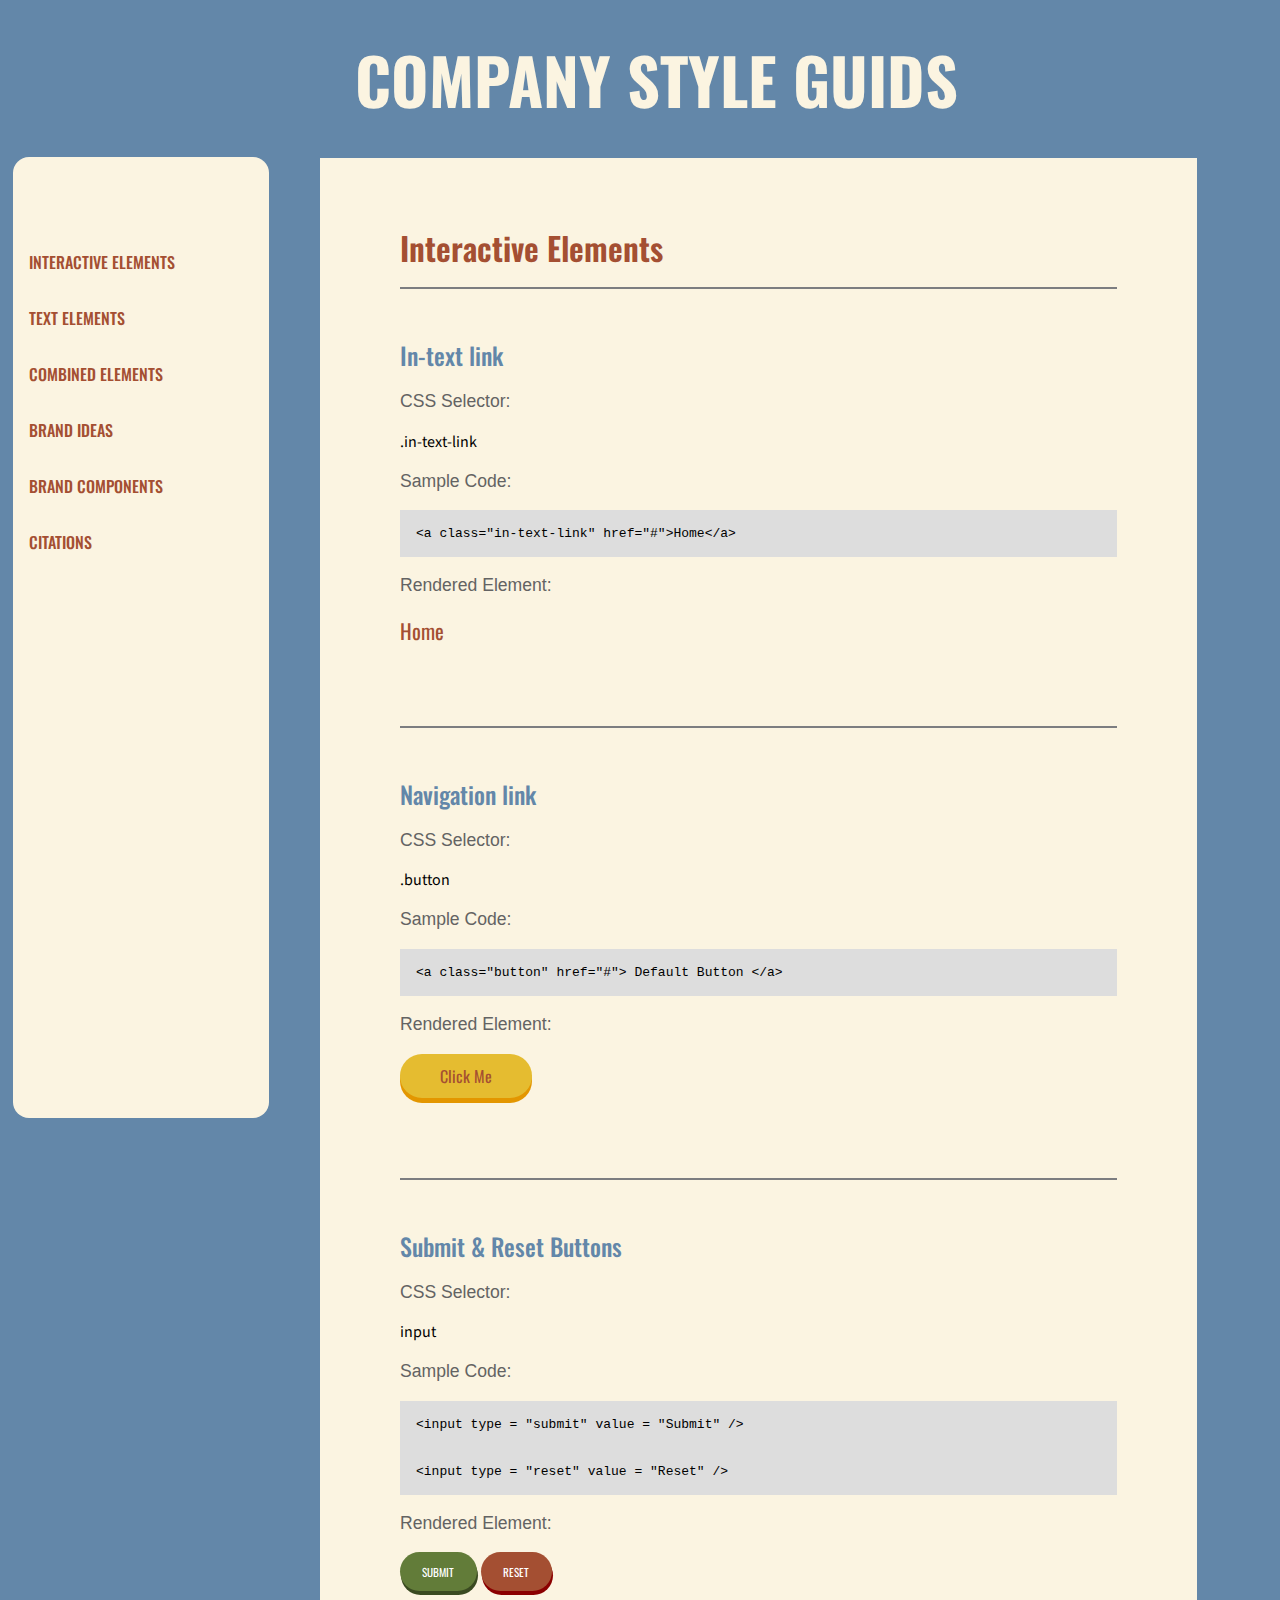
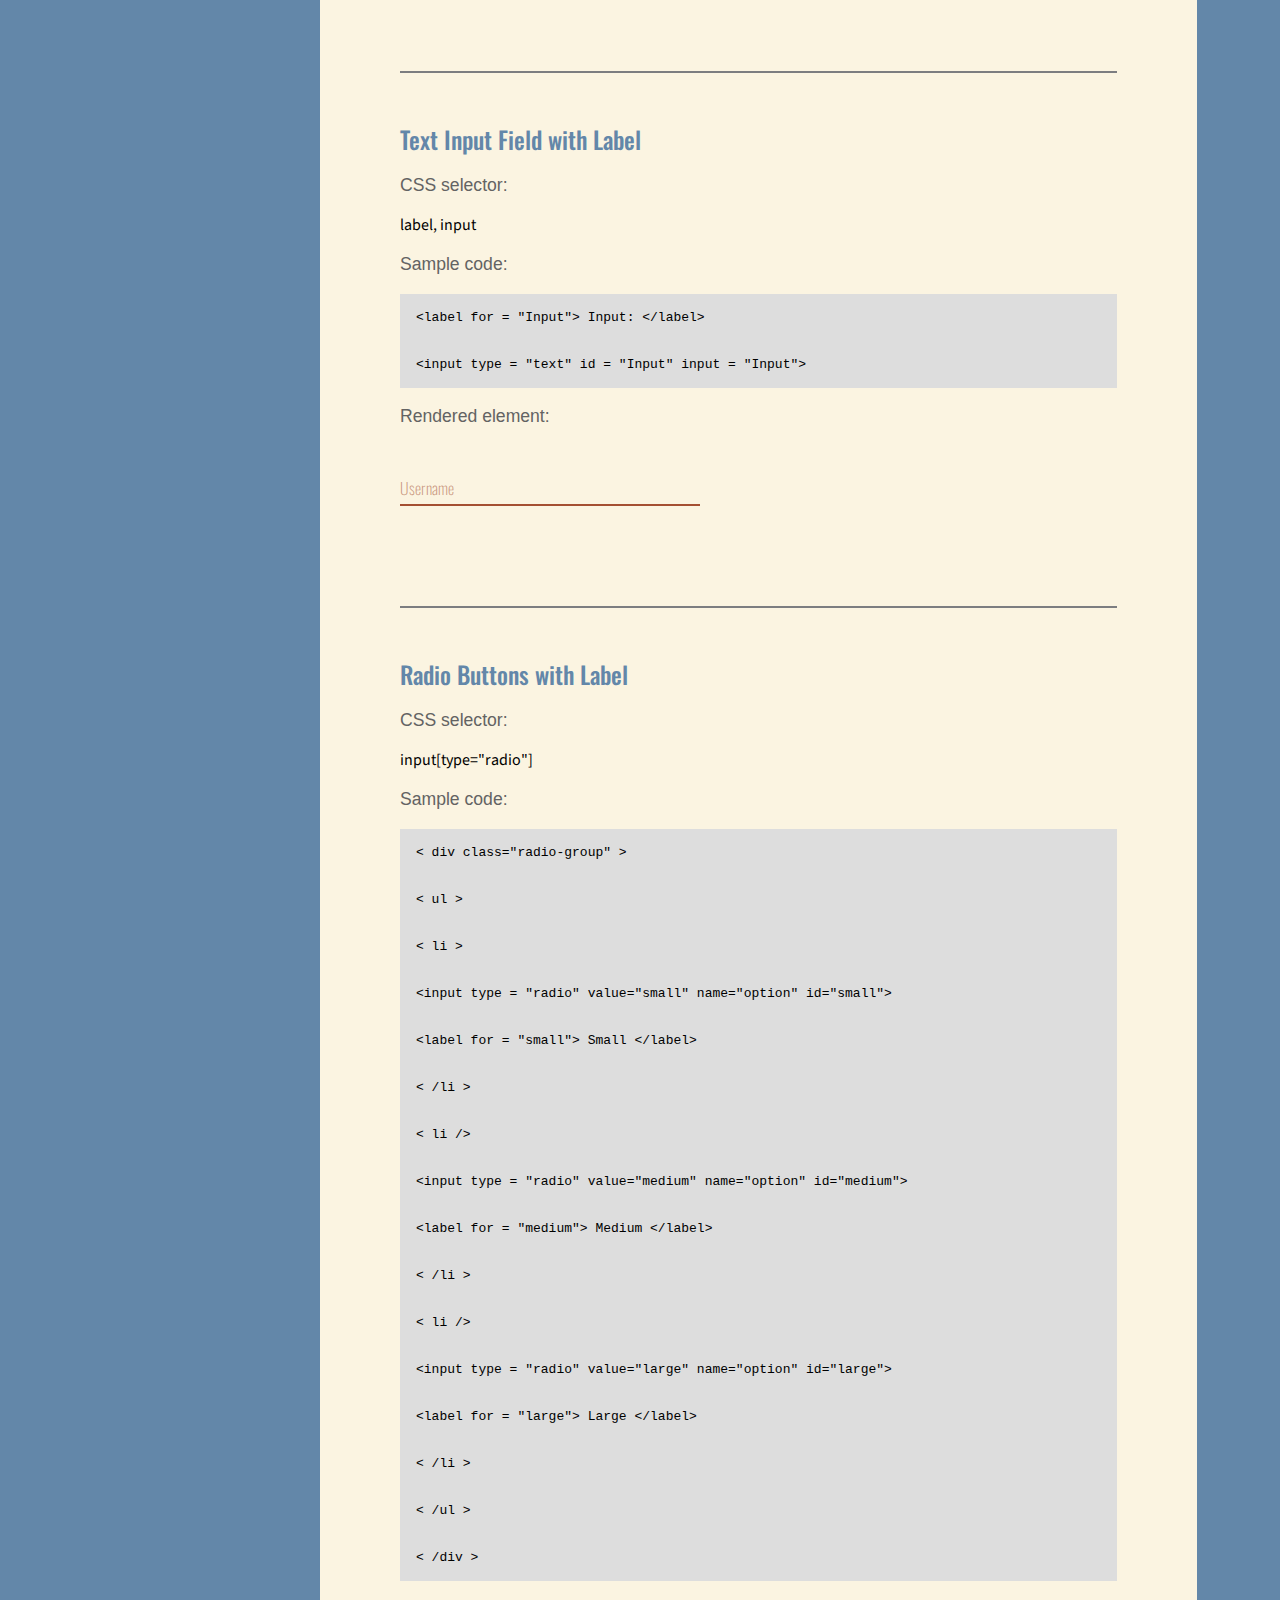
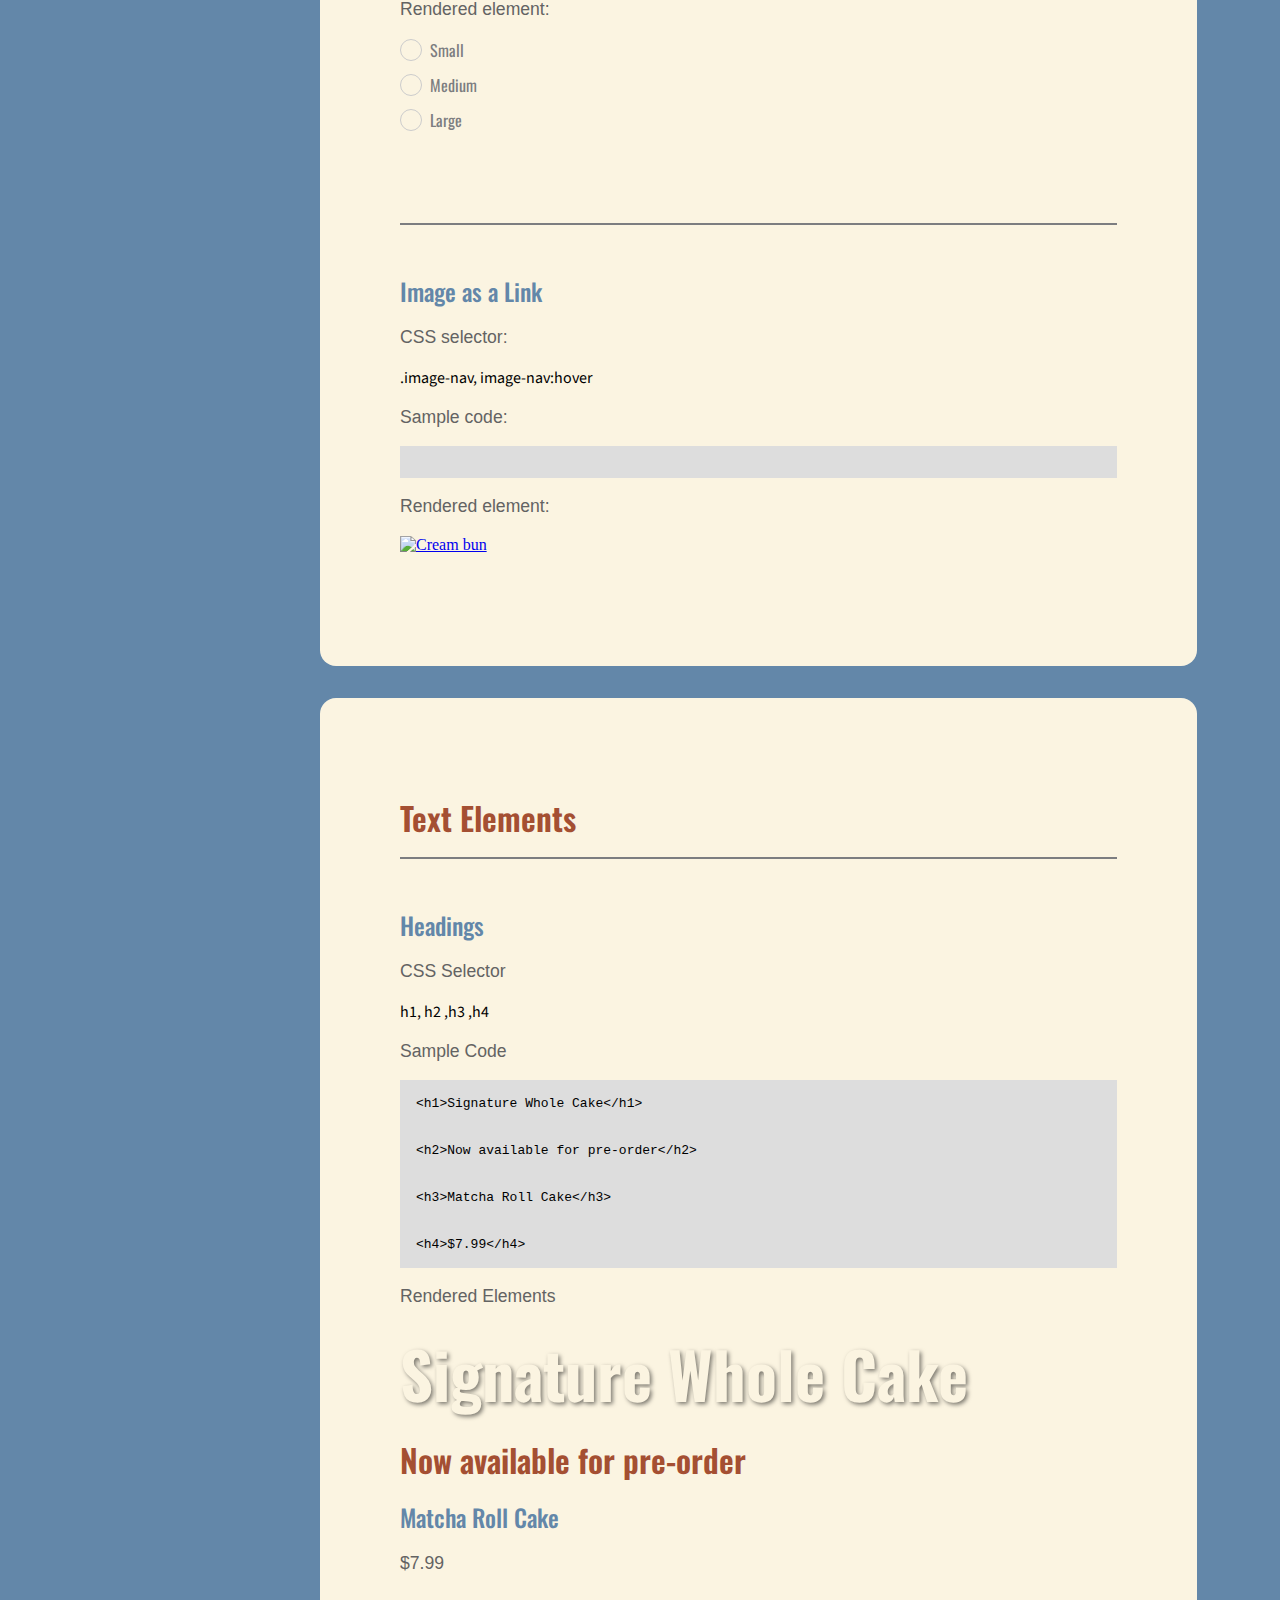
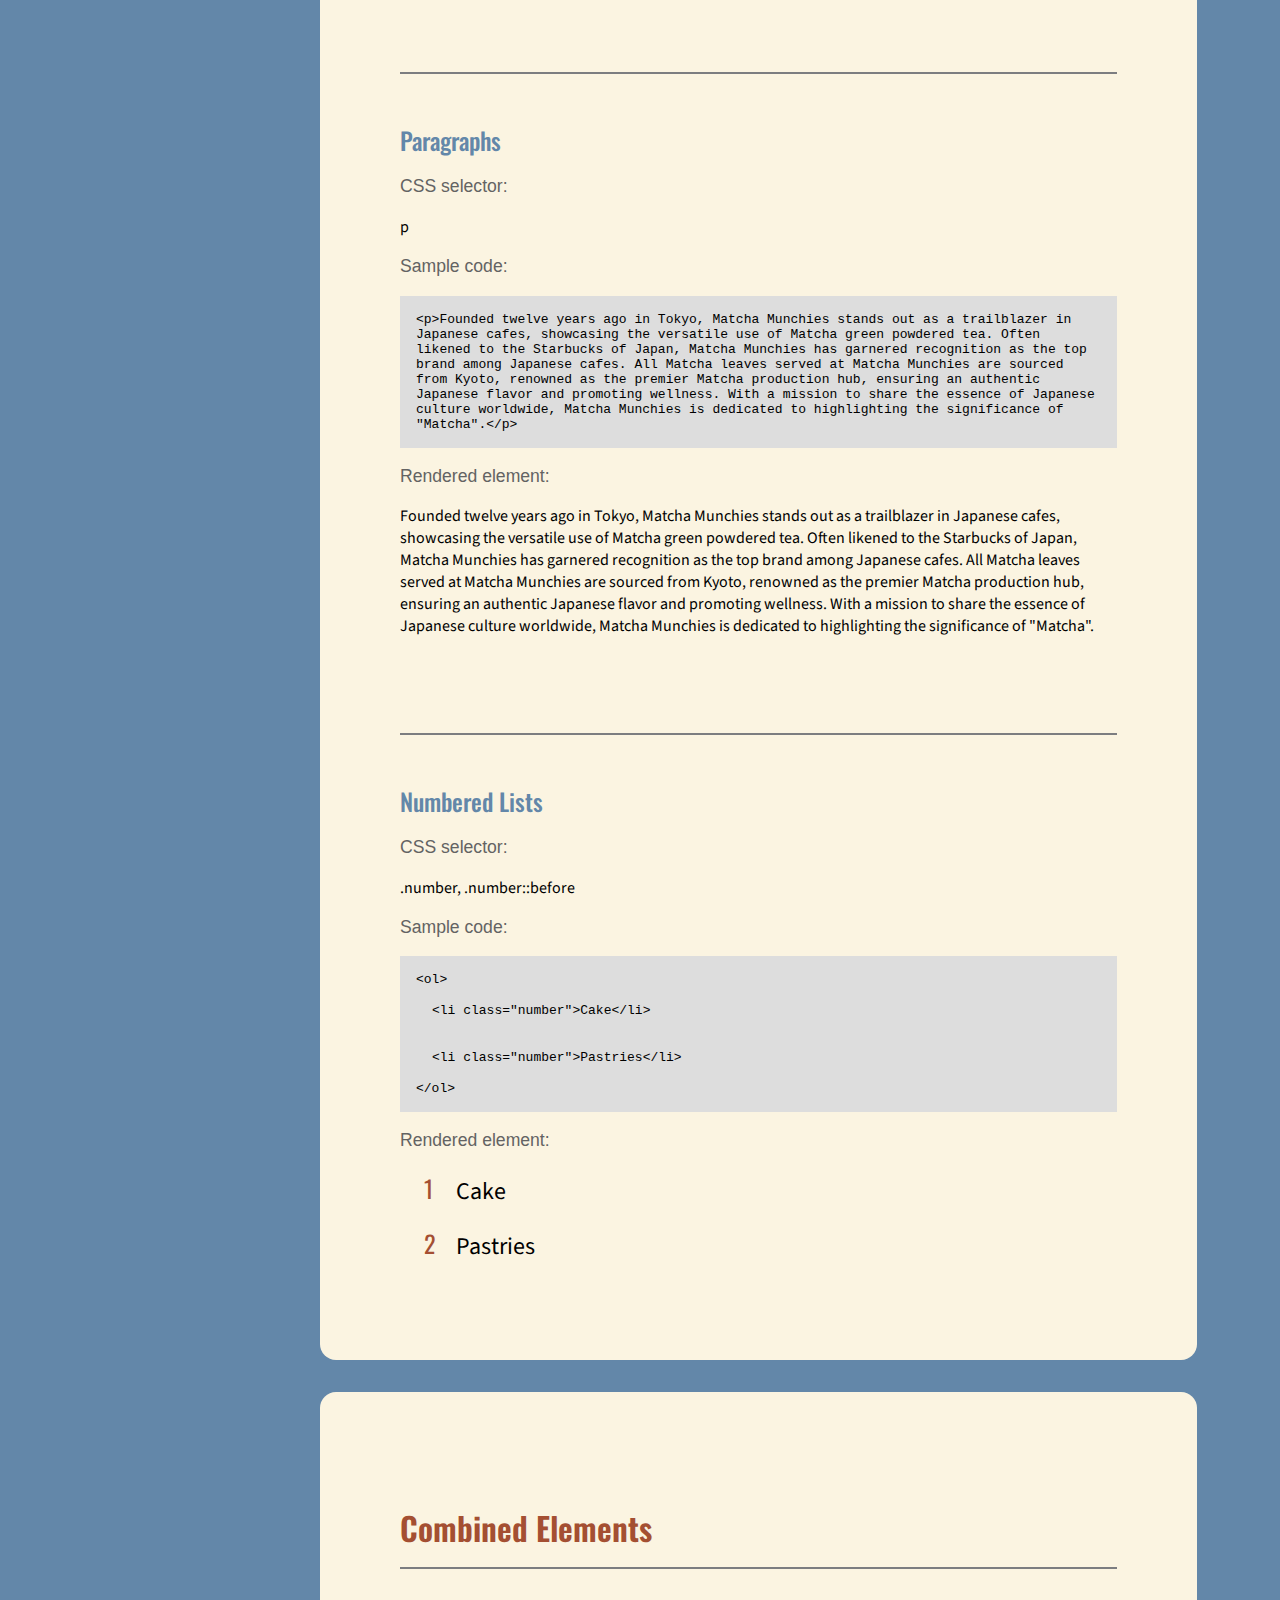
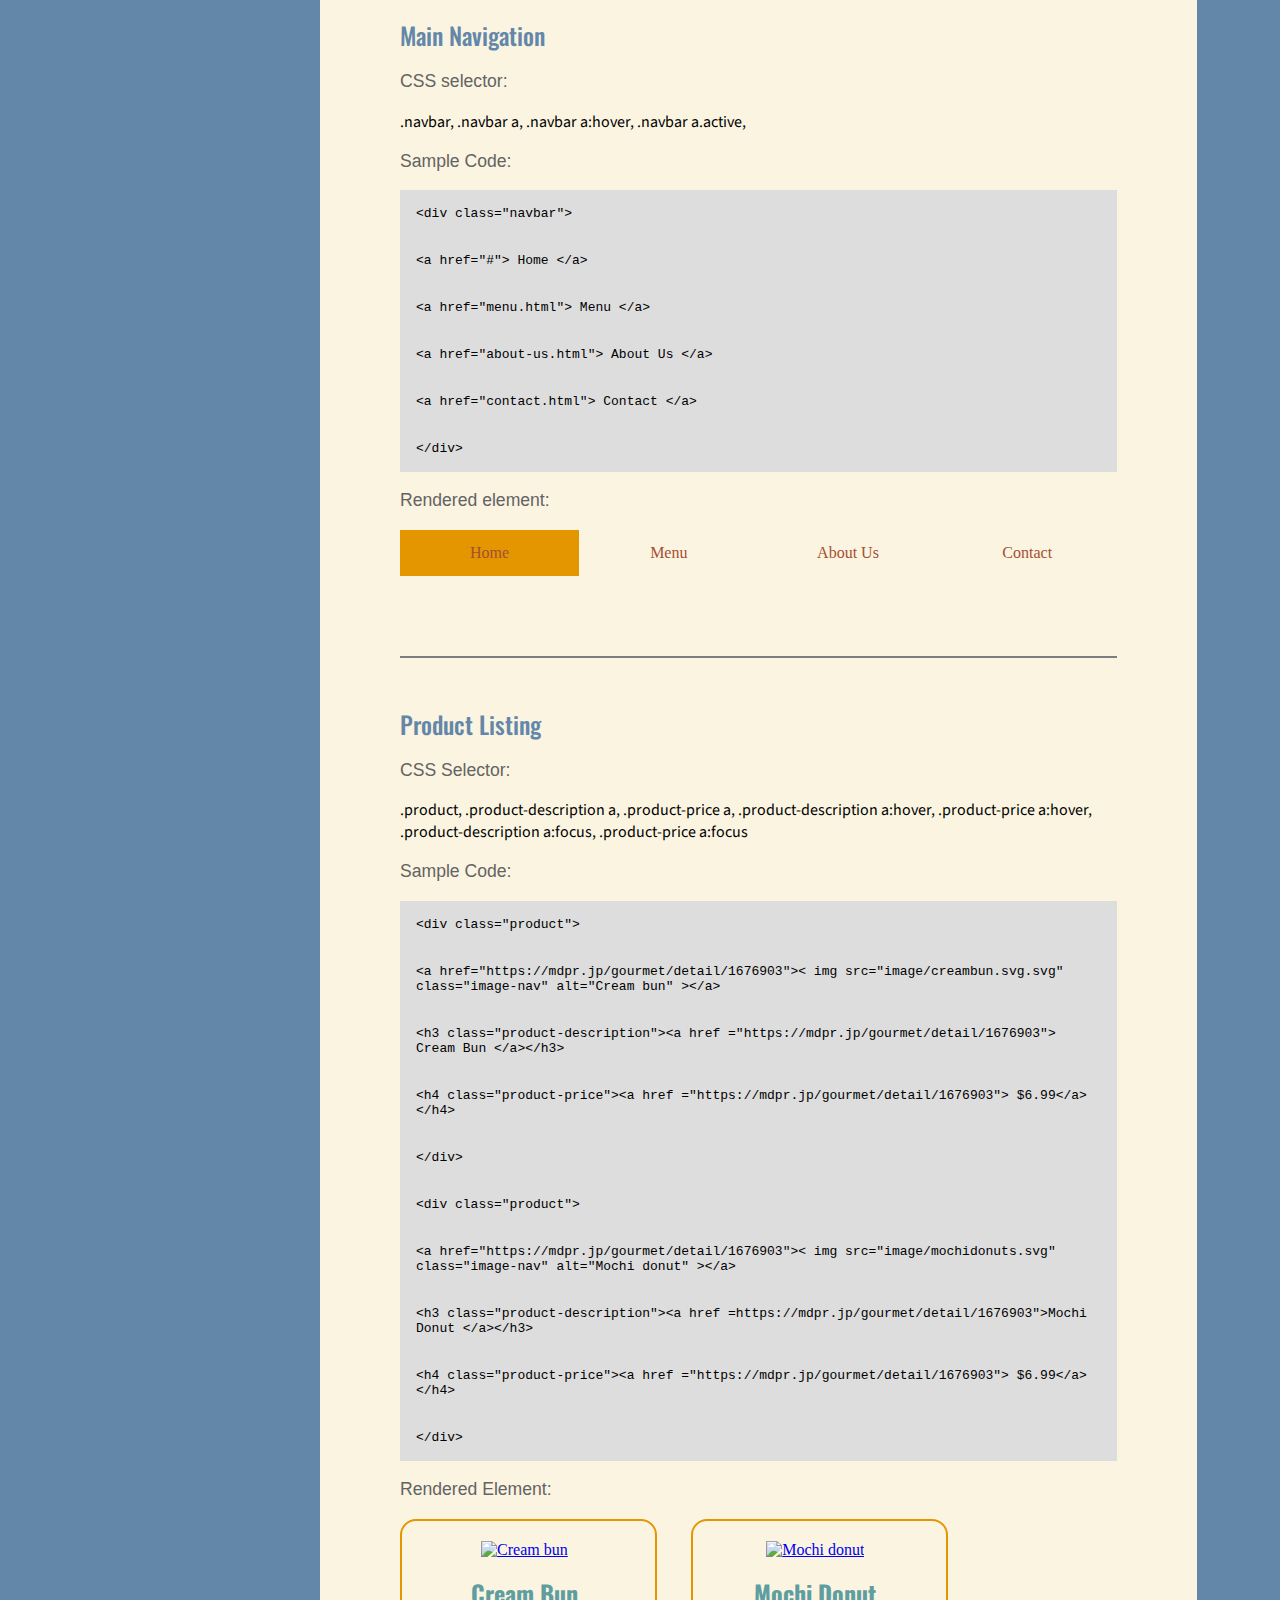
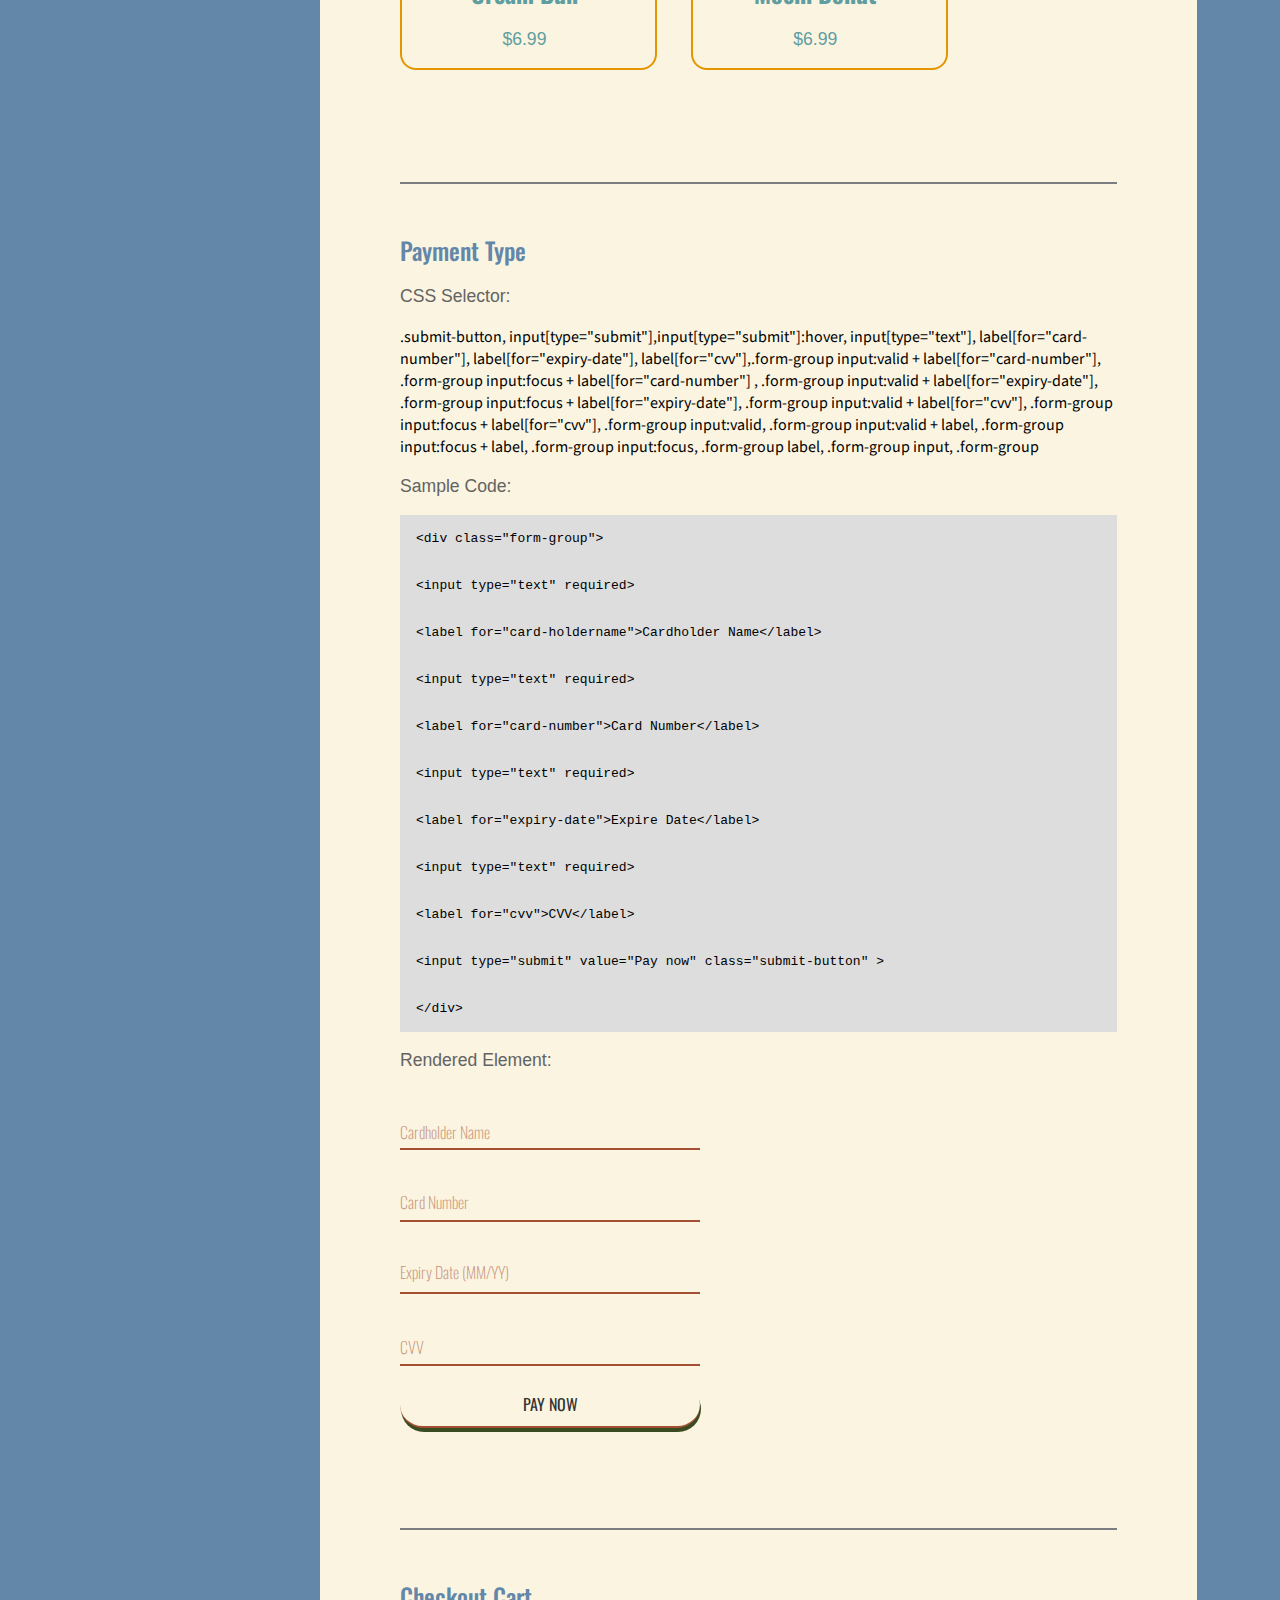
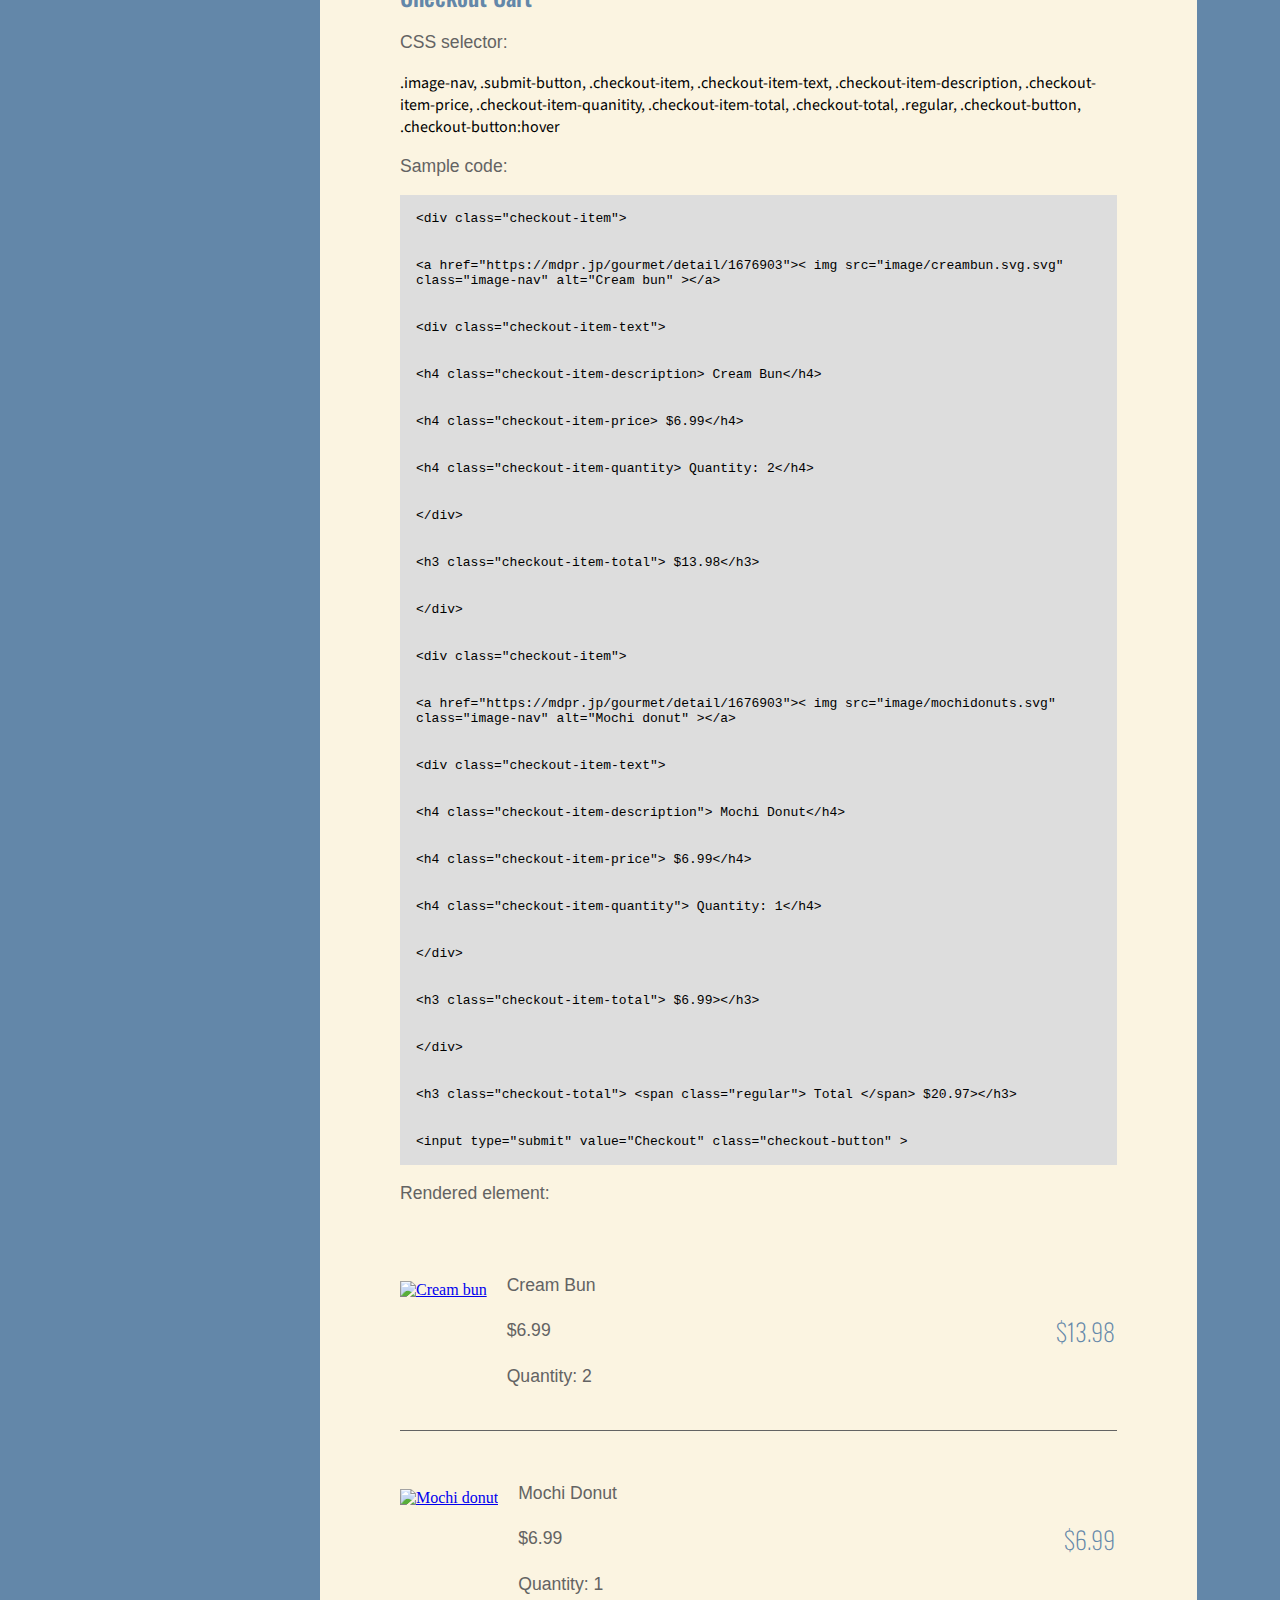
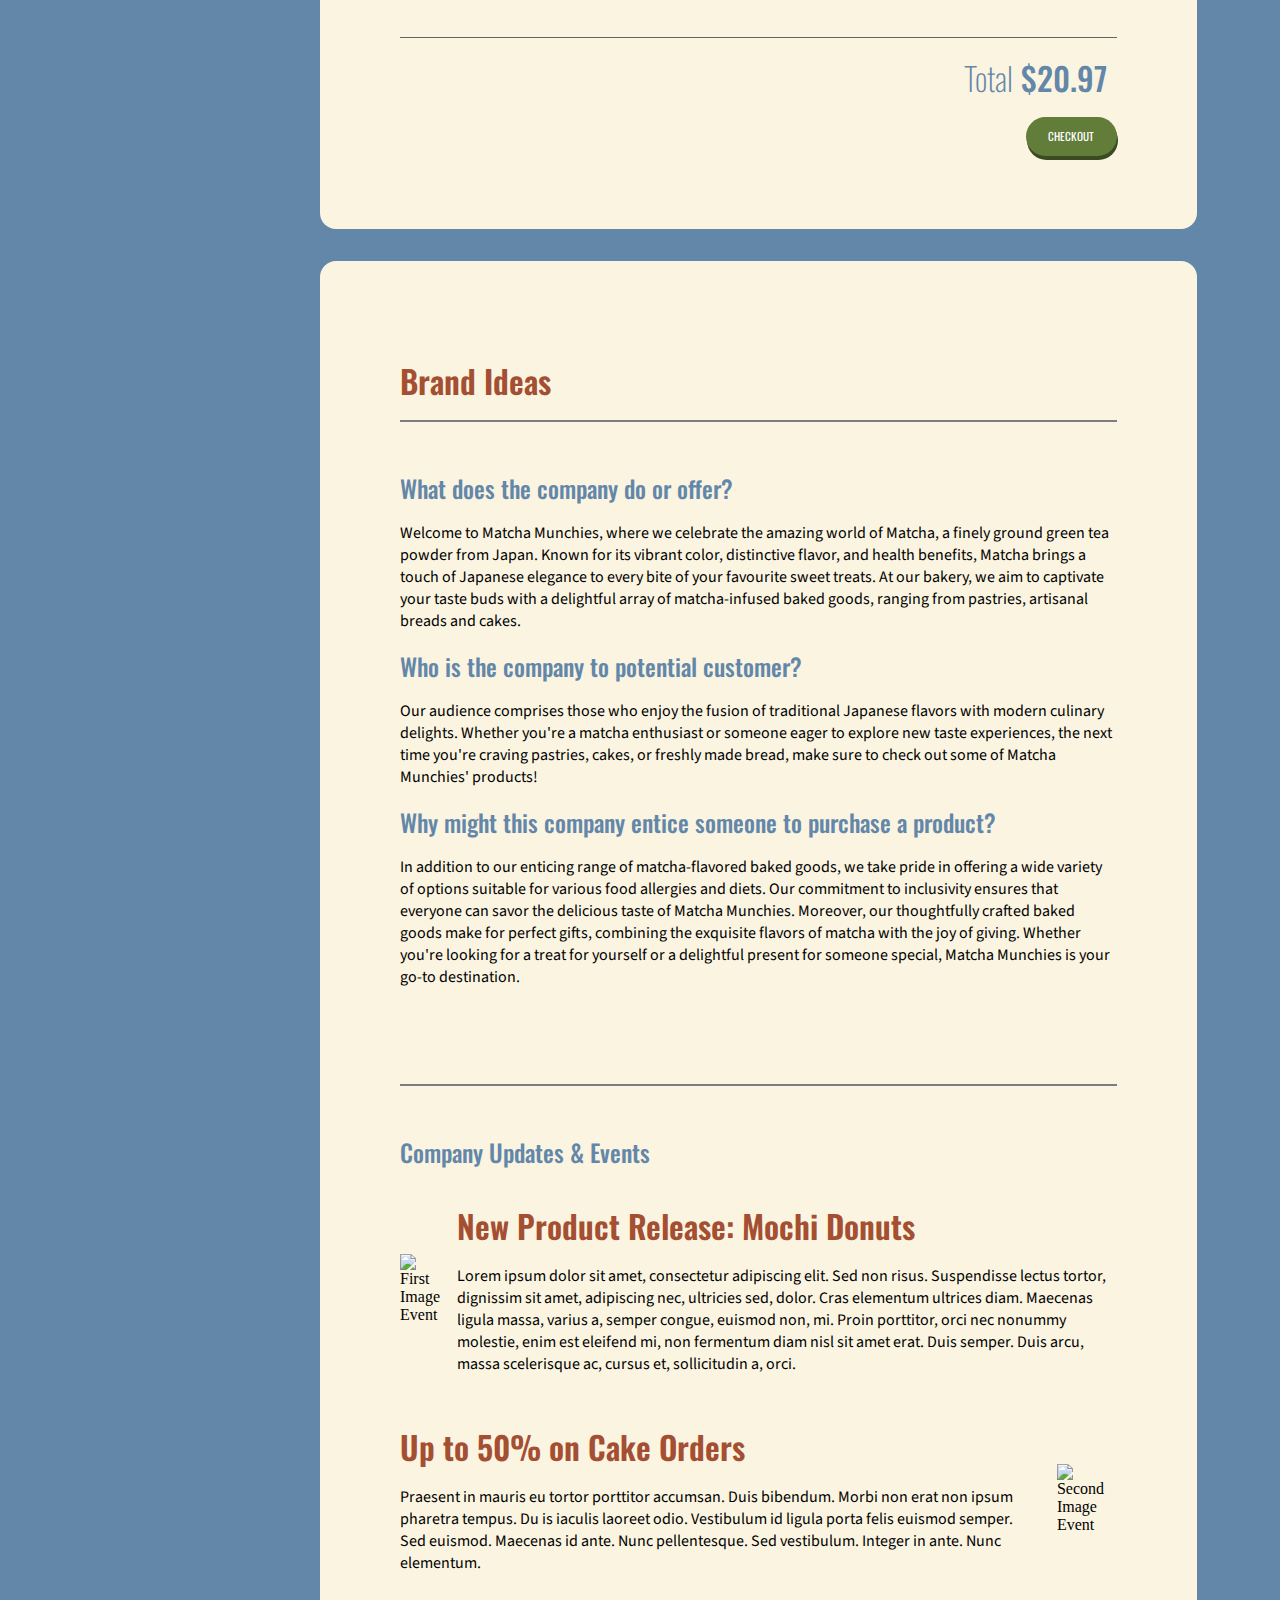
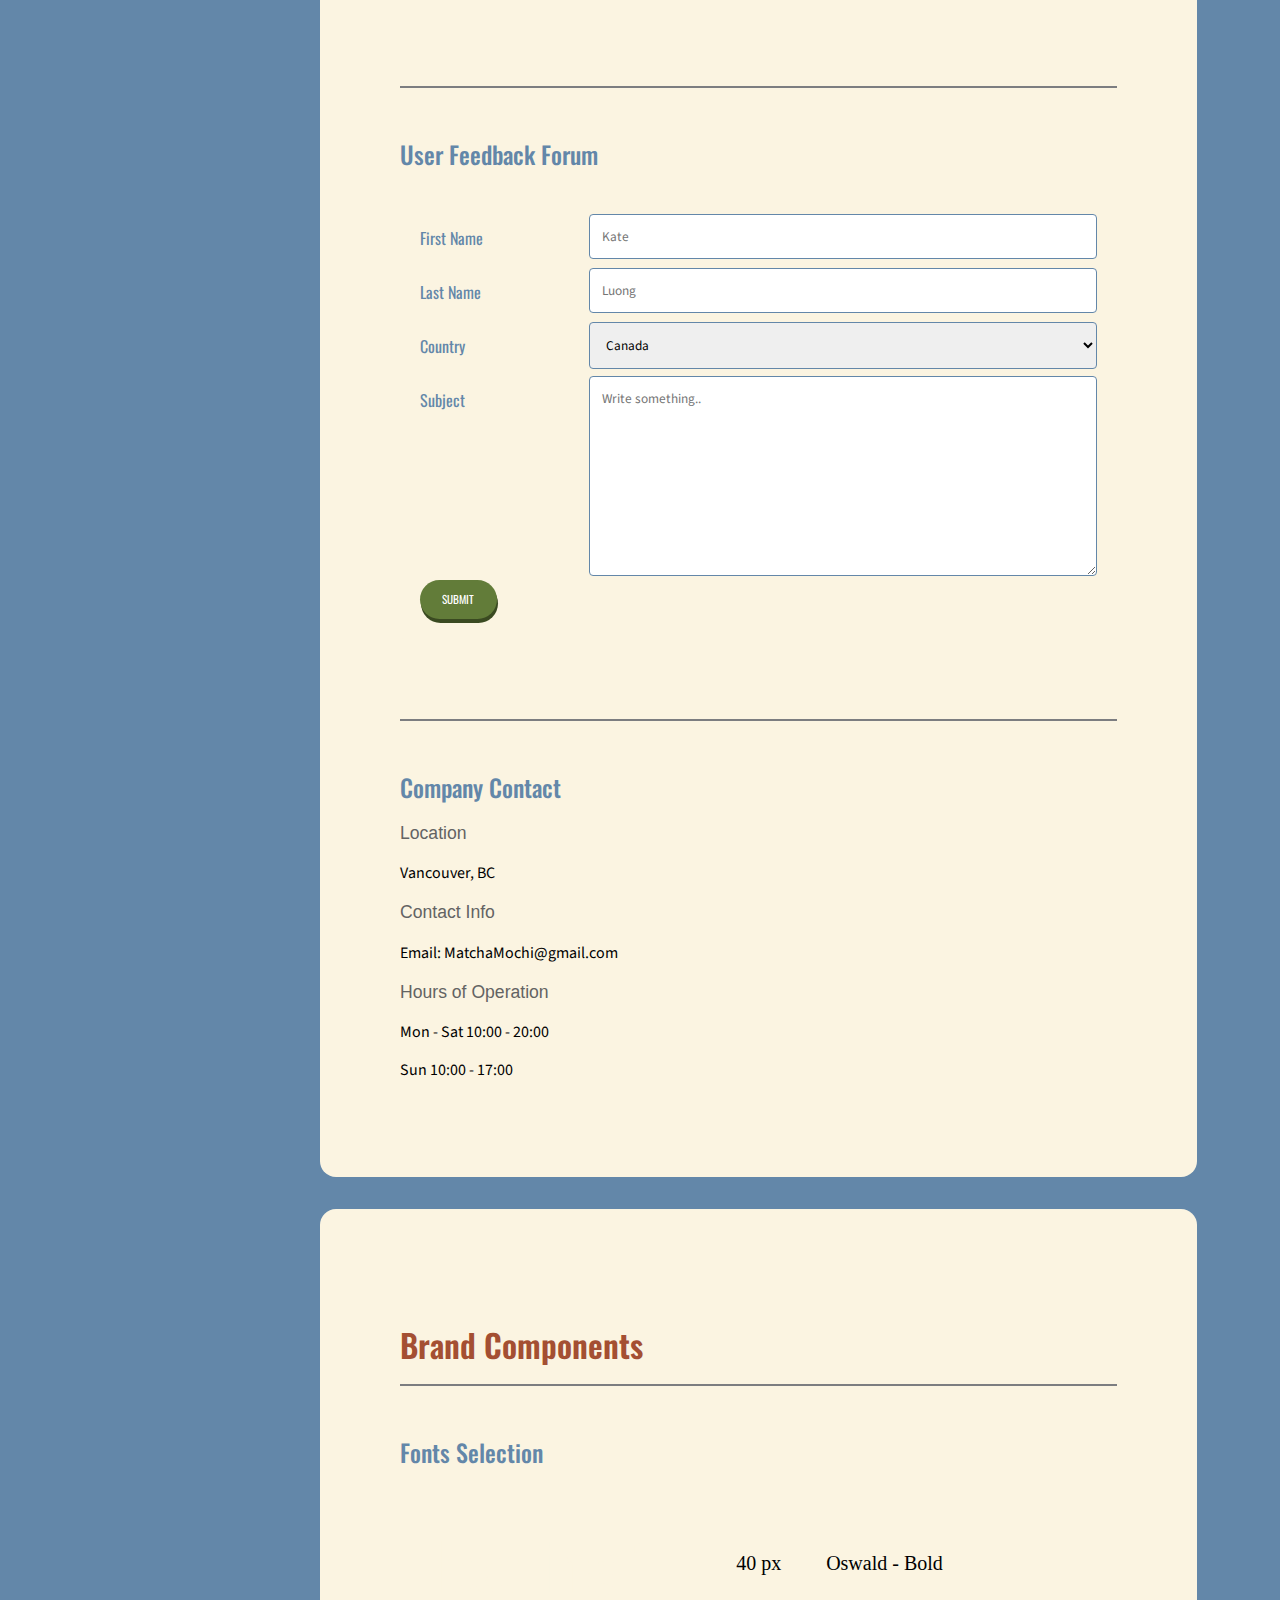
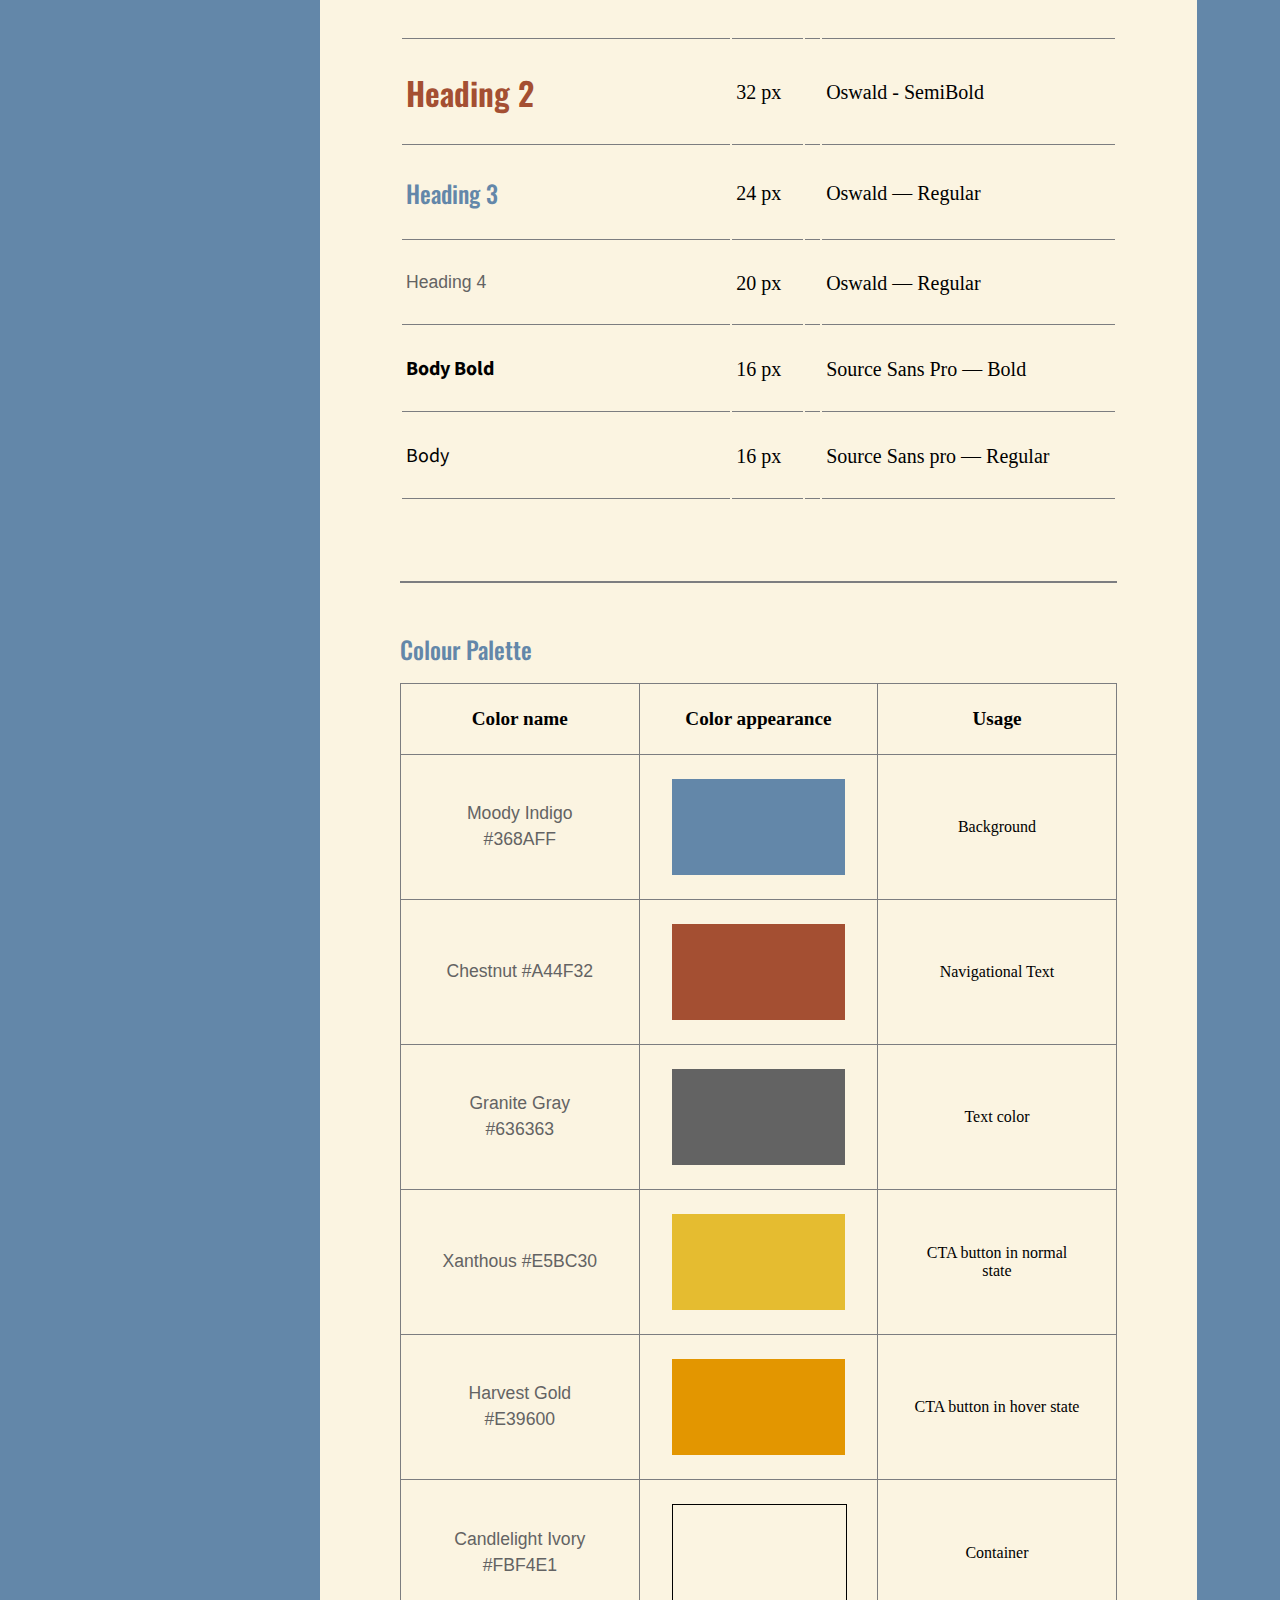
==== commit 74483d8f: "GGHGH" ====
--- a/index.html
+++ b/index.html
@@ -11,9 +11,15 @@
 	<link rel="stylesheet" href="https://fonts.googleapis.com/css?family=Source Sans Pro">
 </head>
 
+<!-- 	Feedback -->
+<!-- nav links/ buttons size bigger -->
+<!-- 	button for checkout/ or make the product listing more detailed -->
+<!-- 	pay now button is hard to see -->
+<!-- 	citations clearer + with links -->
+
 <body>
   <header>
-    <h1>COMPANY STYLE GUIDE</h1>
+    <h1>COMPANY STYLE GUIDS</h1>
 
     <!----- PAGE NAVIGATION ----->
     <nav id="page-nav">
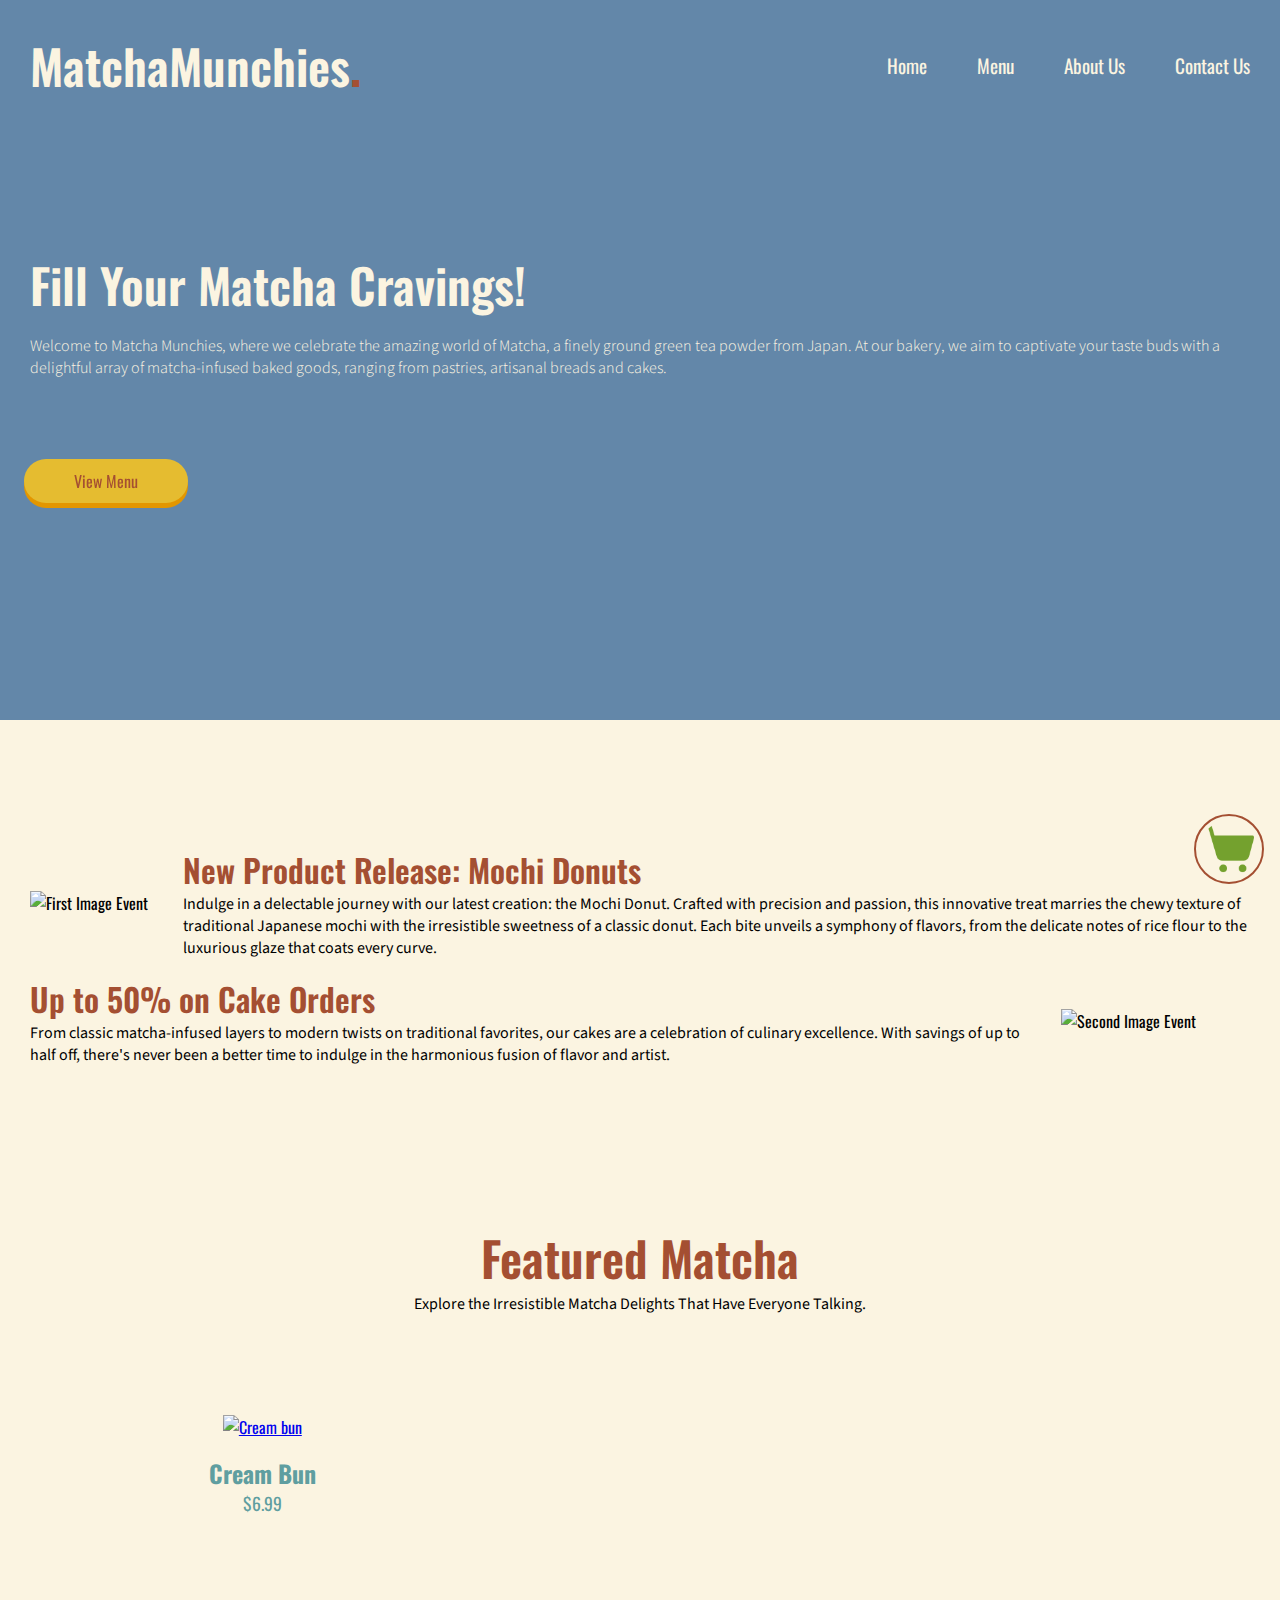
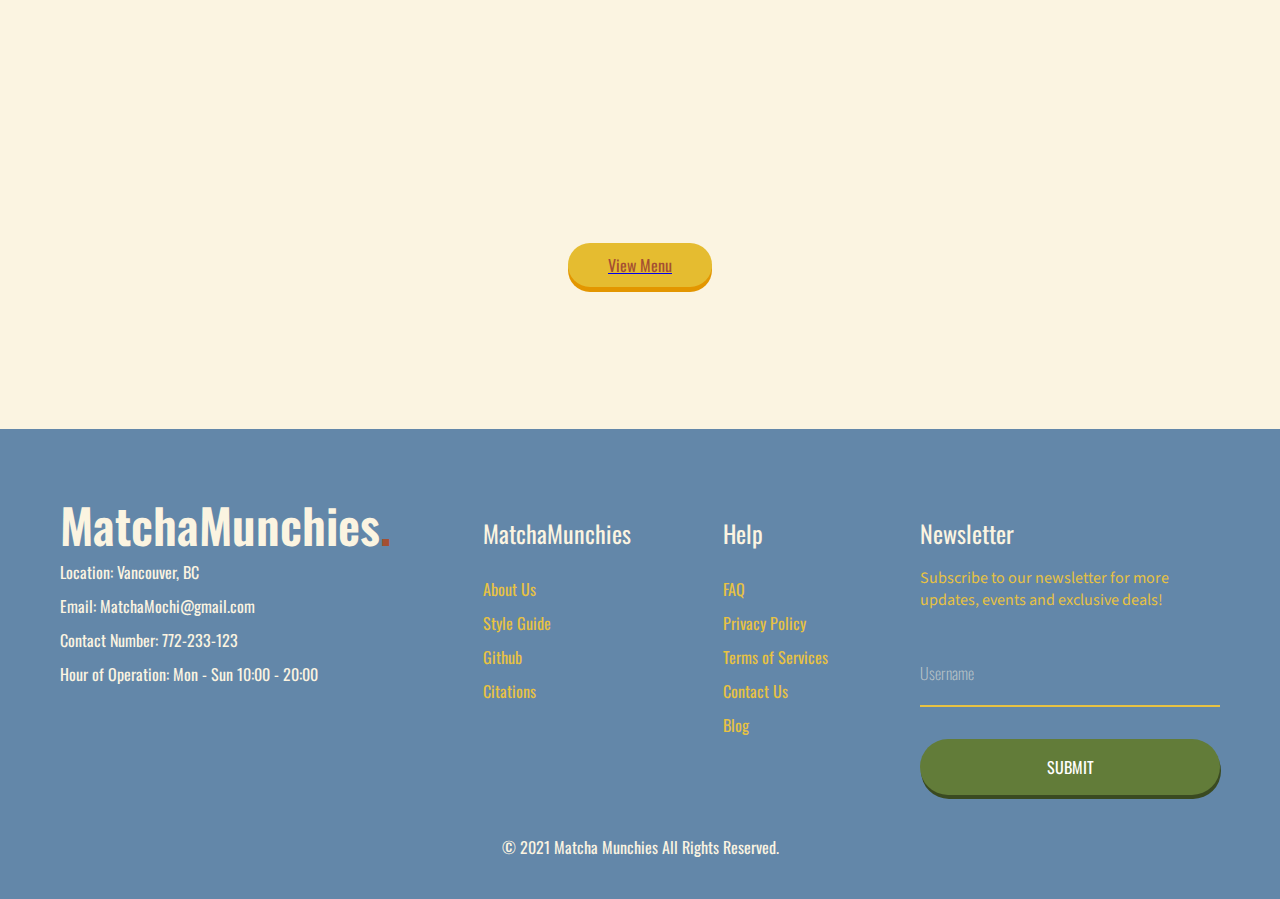
==== commit 5a4cec37: "Edit index.html" ====
--- a/index.html
+++ b/index.html
@@ -1,665 +1,171 @@
 <!DOCTYPE html>
 <html lang="en">
 
+<!--
+  Feedback:
+  (DONE)        1) Fix the style guide link
+  (DONE)        2) Remove 'Proceed to checkout' and use it as add to cart OR add a cart icon
+  (DONE)        3) Make the submit in contact us back to home page
+  (DONE)        4) Make the contact us from footer to 'contact us' page
+  (DONE)        5) Separate payment and form and use button to link them together (In other word, all buttons must be interactive)
+  (DONE)        6) More margin between button and text in hero section for home page
+  (DONE)        7)Put the featured product at the bottom
+  8) Make the payment form to "Thank you for ordering"
+  (DONE)        9) "Add to cart" in the product.html
+  (DONE)        10) Add a copyright (Although it is not a feedback from the TA)
+  11) Maybe carousal images for featured products
+  (DONE)        12) Make a footer tag
+  13) Add a cart icon
+--> 
 <head>
   <meta charset="utf-8" />
   <meta name="viewport" content="width=device-width, initial-scale=1.0">
-  <title>P02 Styleguide</title>
-
-  <link rel="stylesheet" href="css/main.css">
+  <title>Home</title>
+  <link rel="stylesheet" href="css/main3.css">
   <link rel="stylesheet" href="https://fonts.googleapis.com/css?family=Oswald">
-	<link rel="stylesheet" href="https://fonts.googleapis.com/css?family=Source Sans Pro">
+  <link rel="stylesheet" href="https://fonts.googleapis.com/css?family=Source Sans Pro">
+  <link rel="stylesheet" href="https://fonts.googleapis.com/css2?family=Material+Symbols+Outlined:opsz,wght,FILL,GRAD@24,400,0,0">
+  <!-- Hamburger icon from https://fonts.google.com/icons -->
 </head>
 
-<!-- 	Feedback -->
-<!-- nav links/ buttons size bigger -->
-<!-- 	button for checkout/ or make the product listing more detailed -->
-<!-- 	pay now button is hard to see -->
-<!-- 	citations clearer + with links -->
-
-<body>
+<body class="homepage">
+    <!-- Header source from https://www.codingnepalweb.com/create-responsive-coffee-website-html-css/ -->
   <header>
-    <h1>COMPANY STYLE GUIDS</h1>
-
-    <!----- PAGE NAVIGATION ----->
-    <nav id="page-nav">
-      <ul>
-        <li><a href="#interactive_elements">INTERACTIVE ELEMENTS</a></li>
-        <li><a href="#text_elements">TEXT ELEMENTS</a></li>
-        <li><a href="#combined_elements">COMBINED ELEMENTS</a></li>
-        <li><a href="#brand_ideas">BRAND IDEAS</a></li>
-        <li><a href="#brand_components">BRAND COMPONENTS</a></li>
-        <li><a href="#citations">CITATIONS</a></li>
-      </ul>
+    
+    <nav class="navbar">
+        <a class="logo" href="#">MatchaMunchies<span>.</span></a>
+        <ul class="menu-links">
+            <span id="close-menu-btn" class="material-symbols-outlined">close</span>
+            <li><a href='home.html'>Home</a></li>
+            <li><a href='menu.html'>Menu</a></li>
+            <li><a href='about-us.html'>About Us</a></li>
+            <li><a href='contact.html'>Contact Us</a></li>
+        </ul>
+        <span id="hamburger-btn" class="material-symbols-outlined">menu</span>
     </nav>
   </header>
 
+  <section class="hero-section">
+    <div class="content">
+        <h2>Fill Your Matcha Cravings!</h2>
+          <p> Welcome to Matcha Munchies, where we celebrate the amazing world of Matcha, 
+            a finely ground green tea powder from Japan. At our bakery, we aim to captivate
+            your taste buds with a delightful array of matcha-infused baked goods, ranging 
+            from pastries, artisanal breads and cakes.
+          </p>
+          <a href="menu.html" class="button-link"> <button class="button">View Menu</button></a>
+    </div>
+  </section>
+
+  <section class="element">
+    <div class="image-left">
+        <img src="image/updatesimg1.png" alt="First Image Event" style="width: 25%">
+        <div>
+      <h2>New Product Release: Mochi Donuts</h2>
+          <p>Indulge in a delectable journey with our latest creation: the Mochi Donut.
+          Crafted with precision and passion, this innovative treat marries the chewy texture of traditional Japanese mochi with the irresistible sweetness of a classic donut.
+           Each bite unveils a symphony of flavors, from the delicate notes of rice flour to the luxurious glaze that coats every curve. </p>
+        </div>
+      </div>
+      <!-- Source of image: https://gigazine.net/news/20140703-yukinosita-kyoto/ -->
+      
+      <div class="image-right">
+        <img src="image/updatesimg2.png"  alt="Second Image Event" style="width: 25%">
+        <div>
+      <h2>Up to 50% on Cake Orders</h2>
+          <p>From classic matcha-infused layers to modern twists on traditional favorites, our cakes are a celebration of culinary excellence. 
+            With savings of up to half off, there's never been a better time to indulge in the harmonious fusion of flavor and artist.</p>
+        </div>
+      </div>
+      <!-- Source of image: https://menu.starbucks.co.jp/4524785488816 -->
+  </section>
+
+  <section class="element">
+    <h2 class="featured-product-title">Featured Matcha</h2>
+    <p class="featured-product-subtitle"> Explore the Irresistible Matcha Delights That Have Everyone Talking.</p>
+
+  <div class="featured-product">
+    <a href ="product.html"><img src="image/creambun.svg" class="image-nav" alt="Cream bun"></a>
+    <h3 class="product-description"><a href="product.html"> Cream Bun</a></h3>
+      <h4 class="product-price"><a href="product.html">$6.99</a></h4>
+  </div>
+
+  <a href="menu.html" class="button-link"> <button class="button featured-button">View Menu</button></a>
+  <a href="checkout.html"><img src="image/cart.png" alt="Cart icon" class="cart-icon"></a>
+
+  </section>
   
-  <!----- INTERACTIVE ELEMENTS SECTION ----->
+  <script>
+    const header = document.querySelector("header");
+    const hamburgerBtn = document.querySelector("#hamburger-btn");
+    const closeMenuBtn = document.querySelector("#close-menu-btn");
 
-  <section class="main-sections">
-    <section id="interactive_elements">
-      <h2>Interactive Elements</h2>
-        
-      <!-- In-text Link Sub-Section -->
-      <section class="element">
-        <h3>In-text link</h3>
-  
-        <h4>CSS Selector:</h4>
-        <p>.in-text-link</p>
-  
-        <h4>Sample Code:</h4>
-        <code>&lt;a class="in-text-link" href="#"&gt;Home&lt;/a&gt;</code>
+    function goToTop() {
+            window.scrollTo(0, 0);
+    }
 
-        <h4>Rendered Element:</h4>
-        <a class="in-text-link" href="#">Home</a>
-      </section>
+    <!-- for mobile -->
+    hamburgerBtn.addEventListener("click", () => header.classList.toggle("show-mobile-menu"));
 
-        <!-- Navigation Link Sub-Section -->
-      <section class="element">
-        <h3>Navigation link</h3>
-  
-        <h4>CSS Selector:</h4>
-        <p>.button</p>
-  
-        <h4>Sample Code:</h4>
-        <code>&lt;a class="button" href="#"&gt; Default Button &lt;/a&gt;</code>
+    closeMenuBtn.addEventListener("click", () => hamburgerBtn.click());
+ 
+  </script>
+    
+  <!--<section class="footer">-->
+  <footer>
+    <div class="footer-row">
 
-        <h4>Rendered Element:</h4>
-        <button class="button">Click Me</button>
-      </section>
+       <div class="footer-contact-information">
+        <a class="logo">MatchaMunchies<span>.</span></a>
+          <ul class="footer-link">
+            <li>Location: Vancouver, BC</li>
+            <li>Email: MatchaMochi@gmail.com</li>
+            <li>Contact Number: 772-233-123</li>
+            <li>Hour of Operation: Mon - Sun 10:00 - 20:00</li>
+          </ul>
+      </div>
 
-      <!-- Submit/ Reset Buttons Sub-Section -->
-      <section class="element">
-        <h3>Submit & Reset Buttons</h3>
-  
-        <h4>CSS Selector:</h4>
-        <p>input</p>
-  
-        <h4>Sample Code:</h4>
-        <code> &lt;input type = "submit" value = "Submit" /&gt;</code>
-        <code> &lt;input type = "reset" value = "Reset" /&gt;</code>
+      <div class="footer-col">
+        <h4>MatchaMunchies</h4>
+        <ul class="footer-links">
+          <li><a href="about-us.html">About Us</a></li>
+          <li><a href="style-guide.html">Style Guide</a></li>
+          <li><a href="https://github.com/Frentzen100/P02---Style-Guide">Github</a></li>
+          <li><a href="#">Citations</a></li>
+        </ul>
+      </div>
 
-        <h4>Rendered Element:</h4>
-        <input type = "submit" value ="Submit" />
-			  <input type = "reset" value = "Reset" />
-      </section>
+      <div class="footer-col">
+        <h4>Help</h4>
+        <ul class="footer-links">
+          <li><a href="#">FAQ</a></li>
+          <li><a href="#">Privacy Policy</a></li>
+          <li><a href="#">Terms of Services</a></li>
+          <li><a href="contact.html">Contact Us</a></li>
+          <li><a href="#">Blog</a></li>
+        </ul>
+      </div>
 
-      <!-- Text Input Field Sub-Section -->
-      <section class="element">
-        <h3>Text Input Field with Label</h3>
-
-        <h4>CSS selector: </h4>
-        <p> label, input </p>
-    
-        <h4>Sample code: </h4>
-        <code> &lt;label for = "Input"&gt; Input: &lt;/label&gt; </code>
-        <code> &lt;input type = "text" id = "Input" input = "Input"&gt; </code>
-    
-        <h4>Rendered element: </h4>
+      <div class="footer-col">
+        <h4>Newsletter</h4>
+          <p>Subscribe to our newsletter for more updates, events and exclusive deals! </p>
         <div class="form-group">
-          <input type="text" required />
-          <label>Username</label>
+            <input type="text" required />
+            <label>Username</label>
+            <input type = "submit" value ="Submit" onclick="goToTop()" >
         </div>
-      </section>
-
-      <!-- Radio Buttons w/ Label Sub-Section -->
-      <section class="element">
-        <h3>Radio Buttons with Label</h3>
-
-        <h4>CSS selector:</h4>
-        <p>input[type="radio"]</p>
-
-        <h4>Sample code:</h4>
-        <code> &lt; div class="radio-group" &gt;</code>
-        <code> &lt; ul &gt;</code>
-        <code> &lt; li &gt;</code>
-        <code> &lt;input type = "radio" value="small" name="option" id="small"&gt; </code>
-        <code> &lt;label for = "small"&gt; Small &lt;/label&gt; </code>
-        <code> &lt; /li &gt;</code>
-        <code> &lt; li /&gt;</code>
-        <code> &lt;input type = "radio" value="medium" name="option" id="medium"&gt; </code>
-        <code> &lt;label for = "medium"&gt; Medium &lt;/label&gt; </code>
-        <code> &lt; /li &gt;</code>
-        <code> &lt; li /&gt;</code>
-        <code> &lt;input type = "radio" value="large" name="option" id="large"&gt; </code>
-        <code> &lt;label for = "large"&gt; Large &lt;/label&gt; </code>
-        <code> &lt; /li &gt;</code>
-        <code> &lt; /ul &gt;</code>
-        <code> &lt; /div &gt;</code>
-        
-        <h4>Rendered element:</h4>
-        <div class="radio-group">
-          <ul>
-            <li>
-              <input type="radio" value="small" name="option" id="small"/>
-              <label for="small">Small</label>
-            </li>
-            <li>
-              <input type="radio" value="medium" name="option" id="medium"/>
-              <label for="medium">Medium</label>
-            </li>
-            <li>
-              <input type="radio" value="large" name="option" id="large"/>
-              <label for="large">Large</label>
-            </li>
-          </ul>
-        </div>
-      </section>
-
-      <!-- Image as a Link Sub-Section -->
-      <section class="element">
-        <h3>Image as a Link</h3>
-
-        <h4>CSS selector:</h4>
-        <p>.image-nav, image-nav:hover</p>
-
-        <h4>Sample code:</h4>
-        <code></code>
-        
-        <h4>Rendered element:</h4>
-        <a href="https://ure.pia.co.jp/articles/-/443232?cx_recsClicked=true&cx_recsPosition=sp_photogallery&cx_wid=d6faf3ba962ed798af91b166f41d56e882c0fa74&cx_recsSegment=all&cx_recsMode=contextual&cx_recsSrc=auto"><img src="image/creambun.svg" alt="Cream bun" class="image-nav" style="width: 25%"></a>
+      </div>
+    </div>
+    <span class="copyright">&copy;  2021 Matcha Munchies All Rights Reserved. </span>
+  </footer>
+   
 
 
-      </section>
-
-    </section>
-  </section>
-
-  <!------ END OF INTERACTIVE ELEMENTS SECTION ------>
-
-  <!----------- TEXT ELEMENTS SECTION --------------->
-  <section class="main-sections">
-    <section id="text_elements">
-      <h2>Text Elements</h2>
-
-      <!-- Headings Sub-Section -->
-      <section class="element">
-        <h3>Headings</h3>
-
-        <h4> CSS Selector </h4>
-        <p> h1, h2 ,h3 ,h4 </p>
-
-        <h4> Sample Code </h4>
-        <code>&lt;h1&gt;Signature Whole Cake&lt;/h1&gt;</code>
-        <code>&lt;h2&gt;Now available for pre-order&lt;/h2&gt;</code>
-        <code>&lt;h3&gt;Matcha Roll Cake&lt;/h3&gt;</code>
-        <code>&lt;h4&gt;$7.99&lt;/h4&gt;</code>
-
-        <h4> Rendered Elements </h4>
-        <h1> Signature Whole Cake </h1>
-        <h2> Now available for pre-order</h2>
-        <h3> Matcha Roll Cake</h3>
-        <h4> $7.99</h4>
-
-      </section>
-
-      <!-- Paragraphs Sub-Section -->
-      <section class="element">
-        <h3>Paragraphs</h3>
-
-        <h4>CSS selector: </h4>
-        <p>p</p>
-    
-        <h4>Sample code: </h4>
-        <code>&lt;p&gt;Founded twelve years ago in Tokyo, Matcha Munchies stands out as a trailblazer in Japanese cafes, showcasing the versatile use of Matcha green powdered tea. 
-          Often likened to the Starbucks of Japan, Matcha Munchies has garnered recognition as the top brand among Japanese cafes.
-          All Matcha leaves served at Matcha Munchies are sourced from Kyoto, renowned as the premier Matcha production hub, ensuring an authentic Japanese flavor and promoting wellness. 
-          With a mission to share the essence of Japanese culture worldwide, Matcha Munchies is dedicated to highlighting the significance of "Matcha".&lt;/p&gt;</code>
-    
-        <h4>Rendered element: </h4>
-        <p>Founded twelve years ago in Tokyo, Matcha Munchies stands out as a trailblazer in Japanese cafes, showcasing the versatile use of Matcha green powdered tea. 
-           Often likened to the Starbucks of Japan, Matcha Munchies has garnered recognition as the top brand among Japanese cafes.
-           All Matcha leaves served at Matcha Munchies are sourced from Kyoto, renowned as the premier Matcha production hub, ensuring an authentic Japanese flavor and promoting wellness. 
-           With a mission to share the essence of Japanese culture worldwide, Matcha Munchies is dedicated to highlighting the significance of "Matcha".</p>
-
-      </section>
-
-      <!-- Numbered Lists -->
-      <section class="element">
-        <h3>Numbered Lists</h3>
-
-        <h4>CSS selector:</h4>
-        <p>.number, .number::before </p>
-        <h4>Sample code:</h4>
-        <code>&lt;ol&gt;
-          <code>&lt;li class="number"&gt;Cake&lt;/li&gt;</code>
-          <code>&lt;li class="number"&gt;Pastries&lt;/li&gt;</code>
-        &lt;/ol&gt;</code>
-
-        <h4>Rendered element:</h4>
-        <ol>
-          <li class="number">Cake</li>
-          <li class="number">Pastries</li>
-        </ol>
-
-      </section>
-
-    </section>
-  </section>
-  <!----- END OF TEXT ELEMENTS SECTION ----->
-    
-  <!------ COMBINED ELEMENTS SECTION ------->
-  <section class="main-sections">
-    <section id="combined_elements">
-      <h2>Combined Elements</h2>
-      
-      <!-- Main Navigation Sub-Section -->
-      <section class="element">
-
-        <h3>Main Navigation</h3>
-
-        <h4>CSS selector:</h4>
-        <p>.navbar, .navbar a, .navbar a:hover, .navbar a.active, </p>
-
-        <h4>Sample Code:</h4>
-        <code>&lt;div class="navbar"&gt;</code>
-        <code>&lt;a href="#"&gt; Home &lt;/a&gt;</code>
-        <code>&lt;a href="menu.html"&gt; Menu &lt;/a&gt;</code>
-        <code>&lt;a href="about-us.html"&gt; About Us &lt;/a&gt;</code>
-        <code>&lt;a href="contact.html"&gt; Contact &lt;/a&gt;</code>
-        <code>&lt;/div&gt</code>
-
-        <h4>Rendered element:</h4>
-        <div class="navbar">
-        <a href="#" class="active">Home</a>
-         <a href="menu.html">Menu</a>
-         <a href="about-us.html">About Us</a>
-         <a href="contact.html">Contact</a>
-       </div>
-      </section>
-      
-      <!-- Product Listing Sub-Section -->
-      <section class="element">
-        <h3>Product Listing</h3>
   
-        <h4>CSS Selector:</h4>
-        <p>.product, .product-description a, .product-price a, .product-description a:hover,  .product-price a:hover, .product-description a:focus,  .product-price a:focus</p>
-  
-        <h4>Sample Code:</h4>
-        <code>&lt;div class="product"&gt;</code>
-        <code>&lt;a href="https://mdpr.jp/gourmet/detail/1676903"&gt;&lt; img src="image/creambun.svg.svg" class="image-nav" alt="Cream bun" &gt;&lt;/a&gt;</code>
-        <code>&lt;h3 class="product-description"&gt;&lt;a href ="https://mdpr.jp/gourmet/detail/1676903"&gt; Cream Bun &lt;/a&gt;&lt;/h3&gt;</code>
-        <code>&lt;h4 class="product-price"&gt;&lt;a href ="https://mdpr.jp/gourmet/detail/1676903"&gt; $6.99&lt;/a&gt;&lt;/h4&gt;</code>
-        <code>&lt;/div&gt;</code>
-
-        <code>&lt;div class="product"&gt;</code>
-        <code>&lt;a href="https://mdpr.jp/gourmet/detail/1676903"&gt;&lt; img src="image/mochidonuts.svg" class="image-nav" alt="Mochi donut" &gt;&lt;/a&gt;</code>
-        <code>&lt;h3 class="product-description"&gt;&lt;a href =https://mdpr.jp/gourmet/detail/1676903"&gt;Mochi Donut &lt;/a&gt;&lt;/h3&gt;</code>
-        <code>&lt;h4 class="product-price"&gt;&lt;a href ="https://mdpr.jp/gourmet/detail/1676903"&gt; $6.99&lt;/a&gt;&lt;/h4&gt;</code>
-        <code>&lt;/div&gt;</code>
-  
-        <h4>Rendered Element:</h4>
-        <div class="product">
-            <a href ="https://mdpr.jp/gourmet/detail/1676903"><img src="image/creambun.svg" class="image-nav" alt="Cream bun"></a>
-            <h3 class="product-description"><a href="https://mdpr.jp/gourmet/detail/1676903"> Cream Bun</a></h3>
-            <h4 class="product-price"><a href="https://mdpr.jp/gourmet/detail/1676903">$6.99</a></h4>
-        </div>
-
-        <div class="product">
-            <a href ="https://mdpr.jp/gourmet/detail/167690"><img src="image/mochidonuts.svg" class="image-nav" alt="Mochi donut"></a>
-            <h3 class="product-description"> <a href ="https://mdpr.jp/gourmet/detail/1676903">Mochi Donut</a></h3>
-            <h4 class="product-price"> <a href ="https://mdpr.jp/gourmet/detail/1676903">$6.99</a></h4>
-        </div>
-      </section>
-
-      <!-- Payment Method Sub-Section -->
-      <section class="element">
-        <h3>Payment Type</h3>
-  
-        <h4>CSS Selector:</h4>
-        <p>.submit-button, input[type="submit"],input[type="submit"]:hover, input[type="text"], label[for="card-number"], label[for="expiry-date"],
-          label[for="cvv"],.form-group input:valid + label[for="card-number"], .form-group input:focus + label[for="card-number"] ,
-          .form-group input:valid + label[for="expiry-date"], .form-group input:focus + label[for="expiry-date"],
-          .form-group input:valid + label[for="cvv"], .form-group input:focus + label[for="cvv"], .form-group input:valid,
-          .form-group input:valid + label, .form-group input:focus + label, .form-group input:focus, .form-group label, .form-group input, .form-group 
-        </p>
-  
-        <h4>Sample Code:</h4>
-        <code>&lt;div class="form-group"&gt;</code>
-        <code>&lt;input type="text" required&gt;</code>
-        <code>&lt;label for="card-holdername"&gt;Cardholder Name&lt;/label&gt;</code>
-        <code>&lt;input type="text" required&gt;</code>
-        <code>&lt;label for="card-number"&gt;Card Number&lt;/label&gt;</code>
-        <code>&lt;input type="text" required&gt;</code>
-        <code>&lt;label for="expiry-date"&gt;Expire Date&lt;/label&gt;</code>
-        <code>&lt;input type="text" required&gt;</code>
-        <code>&lt;label for="cvv"&gt;CVV&lt;/label&gt;</code>
-        <code>&lt;input type="submit" value="Pay now" class="submit-button" &gt;</code>
-        <code>&lt;/div&gt;</code>
-  
-        <h4>Rendered Element:</h4>
-        <div class="form-group">
-            <input type="text" required />
-            <label for="cardholder-name">Cardholder Name</label>
-            <input type="text" class="spacing"  required />
-            <label for="card-number">Card Number</label>
-            <input type="text" class="spacing" required />
-            <label for="expiry-date">Expiry Date (MM/YY)</label>
-            <input type="text" class="spacing" required />
-            <label for="cvv">CVV</label>
-            <input type="submit" value="Pay now" class="submit-button">
-        </div>
-      </section>
-
-      <!-- Checkout Cart Sub-Section -->
-      <section class="element">
-        <h3>Checkout Cart</h3>
-  
-        <h4>CSS selector:</h4>
-        <p> .image-nav, .submit-button, .checkout-item, .checkout-item-text, .checkout-item-description,
-            .checkout-item-price, .checkout-item-quanitity, .checkout-item-total, .checkout-total, .regular,
-            .checkout-button, .checkout-button:hover
-        </p>
-
-        <h4>Sample code:</h4>
-
-        <code>&lt;div class="checkout-item"&gt;</code>
-        <code>&lt;a href="https://mdpr.jp/gourmet/detail/1676903"&gt;&lt; img src="image/creambun.svg.svg" class="image-nav" alt="Cream bun" &gt;&lt;/a&gt;</code>
-        <code>&lt;div class="checkout-item-text"&gt;</code>
-        <code>&lt;h4 class="checkout-item-description&gt; Cream Bun&lt;/h4&gt;</code>
-        <code>&lt;h4 class="checkout-item-price&gt; $6.99&lt;/h4&gt;</code>
-        <code>&lt;h4 class="checkout-item-quantity&gt; Quantity: 2&lt;/h4&gt;</code>
-        <code>&lt;/div&gt;</code>
-        <code>&lt;h3 class="checkout-item-total"&gt; $13.98&lt;/h3&gt;</code>
-        <code>&lt;/div&gt;</code>
-
-        <code>&lt;div class="checkout-item"&gt;</code>
-        <code>&lt;a href="https://mdpr.jp/gourmet/detail/1676903"&gt;&lt; img src="image/mochidonuts.svg" class="image-nav" alt="Mochi donut" &gt;&lt;/a&gt;</code>
-        <code>&lt;div class="checkout-item-text"&gt;</code>
-        <code>&lt;h4 class="checkout-item-description"&gt; Mochi Donut&lt;/h4&gt;</code>
-        <code>&lt;h4 class="checkout-item-price"&gt; $6.99&lt;/h4&gt;</code>
-        <code>&lt;h4 class="checkout-item-quantity"&gt; Quantity: 1&lt;/h4&gt;</code>
-        <code>&lt;/div&gt;</code>
-        <code>&lt;h3 class="checkout-item-total"&gt; $6.99&gt;&lt;/h3&gt;</code>
-        <code>&lt;/div&gt;</code>
-
-        <code>&lt;h3 class="checkout-total"&gt; &lt;span class="regular"&gt; Total &lt;/span&gt; $20.97&gt;&lt;/h3&gt;</code>
-        <code>&lt;input type="submit" value="Checkout" class="checkout-button" &gt;</code>
-
-        <h4>Rendered element:</h4>
-        <div class="checkout-item">
-          <a href ="https://mdpr.jp/gourmet/detail/1676903"><img src="image/creambun.svg" class="checkout-item-image image-nav" alt="Cream bun" style="width: 100px"></a>
-          <div class="checkout-item-text">
-            <h4 class="checkout-item-description"> Cream Bun </h4>
-            <h4 class="checkout-item-price"> $6.99</h4> 
-            <h4 class="checkout-item-quantity"> Quantity: 2</h4> 
-          </div>
-          <h3 class="checkout-item-total"> $13.98</h3>
-        </div>
-
-        <div class="checkout-item">
-          <a href ="https://mdpr.jp/gourmet/detail/1676903"><img src="image/mochidonuts.svg" class="checkout-item-image image-nav" alt="Mochi donut" style="width: 100px" ></a>
-          <div class="checkout-item-text">
-            <h4 class="checkout-item-description"> Mochi Donut </h4>
-            <h4 class="checkout-item-price"> $6.99</h4> 
-            <h4 class="checkout-item-quantity"> Quantity: 1</h4> 
-          </div>
-          <h3 class="checkout-item-total">$6.99</h3>
-        </div>
-
-        <h3 class="checkout-total"> <span class="regular">Total</span> $20.97</h3>
-        <input type="submit" value="Checkout" class="checkout-button">
-      </section>
-
-    </section>  
-  </section>
-
-  <!-- END OF COMBINED ELEMENTS SECTION -->
-
-  <!------------ BRAND IDEAS ------------->
-  <section class="main-sections">
-    <section id="brand_ideas">
-      <h2>Brand Ideas</h2>
-      
-      <!-- General Brand Info Sub-Section -->
-      <section class="element">
-          <h3>What does the company do or offer?</h3>
-          <p>Welcome to Matcha Munchies, where we celebrate the amazing world of Matcha, a finely ground green tea powder from Japan. Known for its vibrant color, distinctive flavor, and health benefits, Matcha brings a touch of Japanese elegance to every bite of your favourite sweet treats. At our bakery, we aim to captivate your taste buds with a delightful array of matcha-infused baked goods, ranging from pastries, artisanal breads and cakes.</p>
-
-          <h3>Who is the company to potential customer?</h3>
-          <p>Our audience comprises those who enjoy the fusion of traditional Japanese flavors with modern culinary delights. Whether you're a matcha enthusiast or someone eager to explore new taste experiences, the next time you're craving pastries, cakes, or freshly made bread, make sure to check out some of Matcha Munchies' products!</p>
-
-          <h3>Why might this company entice someone to purchase a product?</h3>
-          <p>In addition to our enticing range of matcha-flavored baked goods, we take pride in offering a wide variety of options suitable for various food allergies and diets. Our commitment to inclusivity ensures that everyone can savor the delicious taste of Matcha Munchies. Moreover, our thoughtfully crafted baked goods make for perfect gifts, combining the exquisite flavors of matcha with the joy of giving. Whether you're looking for a treat for yourself or a delightful present for someone special, Matcha Munchies is your go-to destination.</p>
-      </section>
-
-      <!-- Company Updates & Events Sub-Section -->
-      <section class="element">
-        <h3>Company Updates & Events</h3>
-        
-        <div class="image-left">
-          <img src="image/updatesimg1.png" alt="First Image Event" style="width: 25%">
-          <div>
-        <h2>New Product Release: Mochi Donuts</h2>
-            <p>Lorem ipsum dolor sit amet, consectetur adipiscing elit. Sed non risus. Suspendisse lectus tortor, dignissim sit amet, adipiscing nec, ultricies sed, dolor. Cras elementum ultrices diam. Maecenas ligula massa, varius a, semper congue, euismod non, mi. Proin porttitor, orci nec nonummy molestie, enim est eleifend mi, non fermentum diam nisl sit amet erat. Duis semper. Duis arcu, massa scelerisque ac, cursus et, sollicitudin a, orci.</p>
-          </div>
-        </div>
-        <!-- Source of image: https://gigazine.net/news/20140703-yukinosita-kyoto/ -->
-        
-        <div class="image-right">
-          <img src="image/updatesimg2.png"  alt="Second Image Event" style="width: 25%">
-          <div>
-        <h2>Up to 50% on Cake Orders</h2>
-            <p>Praesent in mauris eu tortor porttitor accumsan. Duis bibendum. Morbi non erat non ipsum pharetra tempus. Du is iaculis laoreet odio. Vestibulum id ligula porta felis euismod semper. Sed euismod. Maecenas id ante. Nunc pellentesque. Sed vestibulum. Integer in ante. Nunc elementum.</p>
-          </div>
-        </div>
-        <!-- Source of image: https://menu.starbucks.co.jp/4524785488816 -->
-
-      </section>
 
 
-      <!-- Feedback Sub-Section -->
-      <section class="element">
-        <h3>User Feedback Forum</h3>
 
-        <div class="feedback_container">
-
-          <div class="row">
-            <div class="col-25">
-              <label for="fname">First Name</label>
-            </div>
-            <div class="col-75">
-              <input type="text" id="fname" name="firstname" placeholder="Kate">
-            </div>
-          </div>
-
-          <div class="row">
-            <div class="col-25">
-              <label for="lname">Last Name</label>
-            </div>
-            <div class="col-75">
-              <input type="text" id="lname" name="lastname" placeholder="Luong">
-            </div>
-          </div>
-
-          <div class="row">
-            <div class="col-25">
-              <label for="country">Country</label>
-            </div>
-            <div class="col-75">
-              <select id="country" name="country">
-                <option value="canada">Canada</option>
-                <option value="uk">USA</option>
-                <option value="usa">UK</option>
-              </select>
-            </div>
-          </div>
-
-          <div class="row">
-            <div class="col-25">
-              <label for="subject">Subject</label>
-            </div>
-            <div class="col-75">
-              <textarea id="subject" name="subject" placeholder="Write something.." style="height:200px"></textarea>
-            </div>
-          </div>
-
-          <div class="row">
-            <input type="submit" value="Submit">
-          </div>
-
-        </div>
-
-      </section>
-
-      <!-- Company Contact Sub-Section -->
-      <section class="element">
-        <h3>Company Contact</h3>
-        <h4> Location </h4>
-        <p> Vancouver, BC </p>
-        <h4> Contact Info </h4>
-        <p> Email: MatchaMochi@gmail.com </p>
-        <h4> Hours of Operation </h4>
-        <p> Mon - Sat 10:00 - 20:00 </p>
-        <p> Sun 10:00 - 17:00 </p>
-      </section>
-
-
-    </section>
-  </section>
   
-  <!----- END OF BRAND IDEAS SECTION ----->
-    
-  <!---------- BRAND COMPONENTS ---------->
-  <section class="main-sections">
-    <section id="brand_components">
-      <h2>Brand Components</h2>
-      
-      <!-- Font Sub-Section -->
-      <section class="element">
-        <h3>Fonts Selection</h3>
-
-        <table class="typography">
-          <tr>
-            <td><h1>Heading 1</h1></td>
-            <td> 40 px<td>
-            <td> Oswald - Bold </td>
-          </tr>
-
-          <tr>
-            <td><h2>Heading 2</h2></td>
-            <td> 32 px<td>
-            <td> Oswald - SemiBold </td>
-          </tr>
-
-          <tr>
-            <td><h3>Heading 3</h3></td>
-            <td> 24 px<td>
-            <td> Oswald — Regular </td>
-          </tr>
-
-          <tr>
-            <td><h4>Heading 4</h4></td>
-            <td> 20 px<td>
-            <td> Oswald — Regular </td>
-          </tr>
-
-          <tr>
-            <td><p class="bold">Body Bold</p></td>
-            <td> 16 px<td>
-            <td> Source Sans Pro — Bold </td>
-          </tr>
-
-          <tr>
-            <td><p>Body</p></td>
-            <td> 16 px<td>
-            <td> Source Sans pro — Regular </td>
-            </tr>
-        </table>
-        
-      </section>
-
-      <!-- Colour Palette Sub-Section -->
-      <section class="element">
-        <h3>Colour Palette</h3>
-        <table class="color-palette">
-          <tr>
-            <th>Color name</th>
-            <th>Color appearance</th>
-            <th>Usage</th>
-          </tr>
-
-          <tr>
-            <td><h4> Moody Indigo  #368AFF</h4></td>
-            <td> <div class="rect rect1"></div> </td>
-            <td> Background</td>
-          </tr>
-
-          <tr>
-            <td><h4> Chestnut  #A44F32</h4></td>
-            <td> <div class="rect rect2"></div> </td>
-            <td> Navigational Text</td>
-          </tr>
-
-          <tr>
-            <td><h4> Granite Gray  #636363</h4></td>
-            <td> <div class="rect rect3"></div> </td>
-            <td> Text color</td>
-          </tr>
-
-          <tr>
-            <td><h4> Xanthous  #E5BC30</h4></td>
-            <td> <div class="rect rect4"></div> </td>
-            <td> CTA button in normal state</td>
-          </tr>
-
-          <tr>
-            <td><h4> Harvest Gold  #E39600</h4></td>
-            <td> <div class="rect rect5"></div> </td>
-            <td> CTA button in hover state</td>
-          </tr>
-
-          <tr>
-            <td><h4> Candlelight Ivory  #FBF4E1</h4></td>
-            <td> <div class="rect rect6"></div> </td>
-            <td> Container</td>
-          </tr>
-
-        </table>
-        
-      </section>    
-
-      <!-- Icons -->
-      <section class="element">
-        <h3>Icons</h3>
-        <img src="image/facebook.svg" alt="Facebook" class="icon-image" >
-        <img src="image/instagram.svg" alt="Instagram" class="icon-image">
-      </section>
-
-      <!-- Imagery Sub-Section -->
-      <section class="element">
-        <h3>Potential Imagery</h3>
-        <img src="image/creambun.svg" alt="Cream bun" class="product-image">
-        <img src="image/glazedwaffle.svg" alt="Glazed waffle" class="product-image">
-        <img src="image/mochidonuts.svg" alt="Mochi donuts" class="product-image">
-        <img src="image/powdercreambun.svg" alt="Powder Cream bun" class="product-image">
-      </section>
-
-    </section>
-  </section>
-
-  <!-- END OF BRAND COMPONENTS SECTION -->
-
-  <!-------------- CITATIONS ------------>
-  <section class="main-sections">
-    <footer>
-      <section id="citations">
-        <h2>Citations</h2>
-        
-        <ul>
-          <li>Image of cream bun: https://macaro-ni.jp/88223 </li>
-          <li>Image of mochi donut: https://macaro-ni.jp/88223 </li>
-          <li>Image 1 in updates section: https://gigazine.net/news/20140703-yukinosita-kyoto/</li>
-          <li>Image 2 in updates section: https://menu.starbucks.co.jp/4524785488816</li>
-          <li>Facebook icon: https://icons8.com/icons/set/facebook</li>
-          <li>Instagram icon: https://icons8.com/icons/set/instagram</li>
-          <li>Image of matcha croffle: https://chiveburger.tumblr.com/post/121245482590/krispy-kreme-waffnuts-%E3%83%AF%E3%83%95%E3%83%8A%E3%83%83%E3%83%84%E5%AE%87%E6%B2%BB%E6%8A%B9%E8%8C%B6-%E3%83%AF%E3%83%95%E3%83%8A%E3%83%83%E3%83%84%E3%82%A2%E3%83%BC%E3%83%A2%E3%83%B3%E3%83%89</li>
-      </section>
-    </footer>
-  
-  </section>
-    
  
 </body>
 
--- a/css/main3.css
+++ b/css/main3.css
@@ -0,0 +1,1197 @@
+
+/* Colours for reference */
+:root{
+    --moody-indigo: #6387A9;
+    --candlelight-ivory: #FBF4E1;
+    --granite-gray: #636363;
+    --gainsboro: #DDDDDD;
+    --gray: #7c7d80;
+    --cambridge-blue: #9DBEB7;
+    --chestnut: #A44F32;
+    --silver-clarice: #AAAAAA;
+    --dark-green: #006400;
+    --cadetblue: #5F9EA0;
+    --white: #FFFFFF;
+    --xanthous: #E5BC30;
+    --harvest-gold: #E39600;
+    --maize: #E8C242;
+    --spanish-grey: #9E9E9E;
+    --green: #008000;
+    --black: #000000;
+    --maximum-green: #627C39;
+}
+
+/* General Styling */
+* {
+    margin: 0;
+    padding: 0;
+    box-sizing: border-box;
+    font-family: Oswald, sans-serif;
+}
+
+html {
+    scroll-behavior: smooth;
+}
+
+h1 {
+  font-family: Oswald, sans-serif;
+  font-weight: 900;
+  font-size: 4rem;
+  color: var(--candlelight-ivory);
+}
+  
+h2 { 
+  font-family: Oswald, sans-serif;
+  font-weight: 600;
+  font-size: 2rem;
+  color: var(--chestnut);
+}
+  
+h3 {
+  font-family: Oswald, sans-serif;
+  font-weight: 500;
+  font-size: 1.5rem;
+  color: var(--moody-indigo);
+}
+  
+h4{
+  font-family: Oswald, sans-serif;
+  font-weight: 400;
+  font-size: 1.1rem;
+  color: var(--granite-gray);
+  line-height: 1.6rem;
+}
+  
+p {
+  font-family: Source Sans Pro, sans-serif;
+}
+
+.element {
+  margin-top: 5rem;
+  margin-bottom: 5rem;
+  padding: 30px;
+}
+
+.homepage, .about-us-page, .contact-page, .menu-page {
+  background-color: var(--candlelight-ivory);
+}
+
+/* Button Styling */
+.button {
+  padding: 10px 40px;
+  font-family: Oswald;
+  font-size: 1rem;
+  text-align: center;
+  cursor: pointer;
+  outline: none;
+  color: var(--white);
+  background-color: var(--xanthous);
+  color: var(--chestnut);
+  border: none;
+  border-radius: 60px;
+  box-shadow: 0 5px var(--harvest-gold);
+  /*
+  position: absolute;
+  left: 50%;
+  transform: translate(-50%, -50%);
+  */
+  margin-left: -8rem;
+  margin-top: -2rem;
+  text-decoration: none;
+}
+
+.button:hover {background-color: var(--maize);}
+
+.button:active {
+  background-color: var(--harvest-gold);
+  box-shadow: 0 5px var(--harvest-gold);
+}
+/* ---------- HOME PAGE ----------*/
+
+/* Header Styling */
+header {
+    position: fixed;
+    top: 0;
+    left: 0;
+    width: 100%;
+    padding: 30px;
+    background-color: var(--moody-indigo);
+    /* z-index: 9999; */
+}
+
+header .navbar {
+    display: flex;
+    justify-content: space-between;
+    max-width: 1300px;
+    margin: 0 auto;
+    align-items: center;
+}
+
+/* Navbar Styling */
+.navbar .logo {
+    color: var(--candlelight-ivory);
+    font-weight: 600;
+    font-size: 3rem;
+    text-decoration: none;
+    margin-right: 10px;
+}
+
+.navbar .logo span {
+    color: var(--chestnut);
+}
+
+.navbar .menu-links {
+    display: flex;
+    list-style: none;
+    gap: 50px;
+}
+
+.navbar a {
+    color: var(--candlelight-ivory);
+    text-decoration: none;
+    transition: 0.2s ease;
+    font-size: 1.2rem;
+}
+
+.navbar a:hover {
+    color: var(--chestnut);
+}
+
+/* Hero Section Styling */
+.hero-section {
+    height: 80vh;
+    background-color: var(--moody-indigo);
+    background-position: center;
+    background-size: cover;
+    display: flex;
+    align-items: center;
+    padding: 0 30px;
+    margin-bottom: 2rem;
+}
+
+.hero-section .content {
+    max-width: 1300px;
+    margin: 0 auto;
+    width: 100%;
+    color: var(--candlelight-ivory);
+    
+}
+
+.hero-section .content h2 {
+    font-size: 3rem;
+    line-height: 70px;
+    color: var(--candlelight-ivory);
+    margin-top: 2rem;
+}
+
+.hero-section .content p {
+    font-weight: 300;
+    margin-top: 15px;
+}
+
+.hero-section .button {
+  padding: 10px 50px;
+  font-family: Oswald;
+  font-size: 1rem;
+  cursor: pointer;
+  outline: none;
+  background-color: var(--xanthous);
+  color: var(--chestnut);
+  border: none;
+  border-radius: 60px;
+  box-shadow: 0 5px var(--harvest-gold);
+  margin-top: 5rem;
+  position: relative; 
+  left: 10%;
+}
+
+/*
+.hero-section .content button {
+
+    padding: 10px 40px;
+    font-family: Oswald;
+    font-size: 1rem;
+    text-align: center;
+    cursor: pointer;
+    outline: none;
+    color: var(--white);
+    background-color: var(--xanthous);
+    color: var(--chestnut);
+    border: none;
+    border-radius: 60px;
+    box-shadow: 0 5px var(--harvest-gold);
+    margin-top: 2rem;
+}
+*/
+
+.hero-section .content button:hover {
+    background-color: var(--maize);
+    color: var(--candlelight-ivory); 
+}
+
+.hero-section .content .button:active {
+    background-color: var(--harvest-gold);
+    box-shadow: 0 5px var(--harvest-gold);
+    transform: translateY(4px);
+}
+
+.cart-icon{
+  width: 70px;
+  height: 70px;
+  position: fixed;
+  bottom: 0;
+  right: 0;
+  transform: translate(-1rem,-1rem);
+  border-radius: 50%;
+  border: 2px solid var(--chestnut);
+  padding: 0.25rem;
+  z-index: 100;
+  background-color: var(--candlelight-ivory)
+}
+
+.featured-button{
+  position: center;
+  margin: 0 auto;
+  text-decoration: none;
+  display: block;
+  margin-top: 2rem;
+}
+
+/* Styling for the hamburger navigation */
+#close-menu-btn {
+    position: absolute;
+    right: 20px;
+    top: 20px;
+    cursor: pointer;
+    display: none;
+}
+
+#hamburger-btn {
+    color: var(--candlelight-ivory);
+    cursor: pointer;
+    display: none;
+}
+
+/* Layout for News & Updates:  */
+.image-left, .image-right
+{
+  margin: 1em 0;
+}
+
+/*Featured Product Styling*/
+.featured-product-title, .featured-product-subtitle{
+   width: 100%;
+   text-align: center;
+   
+}
+
+.featured-product-title{
+  font-size: 3rem;
+}
+
+
+/* ---------- MENU PAGE ----------*/
+
+
+.navbar2 img{
+  float: right;
+  margin-right: 1rem;
+}
+
+.menu-product .product{
+  margin-left: 5vw;
+  overflow: hidden;
+}
+
+.product{
+  border: solid 1px var(--chestnut);
+}
+
+.product img, .featured-product img{
+  transition: transform 0.3s ease;
+
+}
+
+.product img:hover , .featured-product img:hover{
+  transition: transform 0.3s ease;
+  transform: scale(0.9);
+  opacity: 1;
+}
+
+.menu-page .element {
+  margin-top: 10rem;
+}
+
+.product, .featured-product {
+  display: inline-block;
+  padding: 20px 40px 0px;
+  padding-right: 3rem;
+  padding-left: 2.5rem;
+  border-radius: 16px;
+  margin-right: 30px;
+  margin-top: 5rem;
+  /*margin-bottom: 2rem;*/
+  width: 23%;  
+  text-align: center;
+  height: 26rem;
+  margin-left: 6rem;
+}
+
+.product-description{
+  margin-top: 1rem;
+}
+
+.product-description a{
+  font-weight: 700;
+ }
+
+.product-price a, .product-description a{
+  text-decoration: none;
+  color: var(--cadetblue);
+}
+
+.product-price a:hover, .product-description a:hover{
+  color: var(--dark-green);
+  transition-property: color; 
+  transition-duration: 0.5s;
+}
+
+.product-description a:focus,  .product-price a:focus{
+  text-decoration: underline;
+}
+
+.product input[type="submit"] {
+  font-family: Oswald;
+  font-size: .8rem;
+  background-color: var(--maximum-green);
+  box-shadow: 1px 4px 0 #3A4A21;
+  border-radius: 4rem;
+  color: white;
+  padding: 1em 1em;
+  position: relative;
+  text-decoration: none;
+  text-transform: uppercase;
+  border: none; 
+  cursor: pointer;
+  margin-top: 2rem;
+}
+
+.product input[type="submit"]:hover {
+  background-color: #4b5f2a;
+}
+
+.product input[type="submit"]:active {
+  box-shadow: none;
+  top: 5px;
+}
+
+/* ---------- PRODUCT PAGE ----------*/
+
+.menu-hero-product{
+
+  display: flex;
+
+}
+
+.menu-hero-product h2{
+  font-size: 5rem;
+}
+
+
+.menu-hero-product .product-image{
+  width: 500px;
+  height: 500px;
+  margin-top: 1rem;
+  margin-left: 5rem;
+}
+
+.menu-hero-product .product-image img:hover{
+  opacity: 1;
+}
+.menu-hero-product .product-description{
+  width: 45%;
+  margin-left: 5rem;
+  padding-top: 1rem;
+  padding: 3rem;
+
+}
+
+.fullscreen{
+  position: absolute;
+  z-index: 9999;
+  width: 100%;
+  height: 57vw;
+  background-color: rgba(0,0,0, 0.8);
+  display: flex;
+  justify-content: center;
+  align-items: center;
+  top: 0;
+  left: 0;
+  /*
+  left: 35%;
+  top: 28%;
+  */
+}
+
+
+
+
+
+/* ---------- ABOUT US PAGE ----------*/
+
+/* Hero Section Styling */
+.hero-container{
+    margin-top: 1.3rem;
+    margin-bottom: 5rem;
+    display: flex;
+    background-size: cover;
+}
+
+.hero-container img {
+    width: 100%;
+}
+/* .hero-image{
+    height: auto;
+    width: 100%;
+    filter: brightness(50%);
+    opacity: 0.8;
+} */
+
+blockquote {
+    position: absolute;
+    color: var(--white);
+    font-size: 2rem;
+    text-align: center;
+    transform: translate(-50%, -50%);
+    top: 70%; 
+    left: 50%;
+    margin-left: -1rem;
+    width: 100%;
+}
+
+
+/* About Section Styling */
+
+.about-detail{
+    padding: 0 5rem;
+  }
+  
+  .about-company, .about-quality{
+    display: flex;
+  }
+  
+  .about-company-detail, .about-quality-detail{
+    margin-top: auto;
+    margin-bottom: auto;
+  }
+  
+  .about-company-detail{
+     margin-right: 2rem;
+  }
+  
+  .about-quality-detail{
+     margin-left: 2rem;
+  }
+
+/* ---------- CONTACT PAGE ---------- */
+
+.feedback_container {
+  border-radius: 5px;
+  background-color: var(--candlelight-ivory);
+  padding: 20px;
+  margin-top: 8rem;
+}
+
+.feedback_container [type=text], select, textarea{
+  width: 100%;
+  font-family: Source Sans Pro, sans-serif;
+  padding: 12px;
+  border: 1px solid var(--moody-indigo);
+  border-radius: 4px;
+  box-sizing: border-box;
+  resize: vertical;
+}
+
+.feedback_container label {
+  font-family: Oswald, sans-serif;
+  color: var(--moody-indigo);
+  padding: 12px 12px 12px 0;
+  display: inline-block;
+}
+
+.col-25 {
+  float: left;
+  width: 25%;
+  margin-top: 6px;
+}
+
+.col-75 {
+  float: left;
+  width: 75%;
+  margin-top: 6px;
+}
+
+.row:after {
+  content: "";
+  display: table;
+  clear: both;
+}
+
+.feedback_container input[type="submit"] {
+  font-family: Oswald;
+  font-size: 1rem;
+  background-color: var(--maximum-green);
+  box-shadow: 1px 4px 0 #3A4A21;
+  border-radius: 4rem;
+  color: white;
+  padding: 1em 2em;
+  position: relative;
+  text-decoration: none;
+  text-transform: uppercase;
+  border: none; 
+  cursor: pointer;
+  margin-top: 2rem;
+}
+
+.feedback_container input[type="submit"]:hover {
+  background-color: #4b5f2a;
+}
+
+.feedback_container input[type="submit"]:active {
+  box-shadow: none;
+  top: 5px;
+}
+
+
+/*--------------------CHECKOUT PAGE----------------------*/
+
+.cart-and-payment{
+  display: flex;
+}
+
+/*Part 1: Checkout Form */
+
+.cart{
+  width: 80%;
+  margin: 0 auto;
+}
+
+table{
+  width: 100%;
+}
+
+th:first-child,
+td:first-child {
+  width: 70%; /* Set width of the first column to 60% */
+}
+
+th.totals, td.totals, th.quantitys, td.quantitys {
+  width: 15%; 
+}
+
+
+th.totals, td.totals{
+  text-align: right;
+}
+
+th.quantitys, td.quantity, th.products{
+  text-align: left;
+}
+
+.cart-title{
+  margin-bottom: 2rem;
+}
+
+
+.checkout-navbar{
+  border: solid 1px var(--granite-gray);
+}
+
+.cart img:hover{
+  transform: scale(0.85);
+  opacity: 1;
+}
+
+
+.cart-image-nav{
+  width: 150px;
+  height: 150px;
+}
+
+.checkout-item{
+  display: flex;
+  position: relative;
+  padding-bottom: 30px;
+  padding-top: 30px;
+  border-color: var(--granite-gray);
+  border-width: 0.1rem;
+}
+
+.checkout-item-text{
+  margin-left: 60px;
+  margin-top: 20px;
+}
+
+.checkout-item-description{
+  font-size: 2rem;
+   width: 14rem;
+}
+
+.checkout-item-price, .checkout-item-quantity, .checkout-item-total{
+  font-weight: 100;
+}
+
+.checkout-item-price, .checkout-item-quantity, .checkout-item-description{
+  margin-top: 20px;
+}
+
+.checkout-item-total{
+  text-align: right;
+  width: 97%;
+  margin-left: 20px;
+  margin-top:  60px;
+  position: absolute;
+}
+
+.checkout-total {
+  text-align: right;
+  padding-right: 10px;
+  font-size: 2rem;
+  padding-top: 1.75rem;
+  padding-bottom: 1.75rem;
+}
+
+.checkout-button{
+  float: right;
+}
+
+.checkout-item-image{
+  margin-top: 1.75rem;
+}
+
+.vertical-line{
+  width: 1px;
+  margin-left: 5rem;
+  background-color: var(--gray);
+  margin-top: 1rem;
+}
+
+.horizontal-line{
+  border: 0.25px solid red;
+  height: 1px;
+  width: 100%;
+}
+
+.checkout-footer{
+  margin-top: 50rem;
+}
+
+
+/*Part 2: Payment Form */
+
+.payment{
+  width: 40%;
+  margin-left: 5rem;
+}
+
+.form-group {
+  position: relative;
+  padding: 20px 0;
+  width: 300px;
+  max-width: 100%;
+  }
+  
+  .form-group input {
+  border: none;
+  border-bottom: 2px solid var(--chestnut);
+  background-color: #FBF4E1;
+  color: #333;
+  display: block;
+  font-size: 16px;
+  padding: 10px 0;
+  width: 100%;
+  margin-bottom: 1.5rem;
+  
+  }
+  
+  .form-group label {
+  color: #A44F32;
+  opacity: 0.6;
+  font-family: Oswald;
+  font-size: 16px;
+  font-weight: 100;
+  position: absolute;
+  top: 0;
+  left: 0;
+  pointer-events: none;
+  transform: translateY(30px);
+  }
+  
+  .form-group input:valid,
+  .form-group input:focus {
+  outline: none;
+  }
+  
+  .form-group input:valid + label,
+  .form-group input:focus + label {
+  color: #A44F32;
+  opacity: 1;
+  font-size: 14px;
+  transform: translateY(0);
+  }
+  
+  .form-group label {
+  transition: all 0.2s ease-in-out;
+  }
+
+  
+label[for="card-number"]{
+  transform: translateY(100px);
+}
+
+label[for="expiry-date"]{
+  transform: translateY(170px);
+}
+
+label[for="cvv"]{
+  transform: translateY(245px);
+}
+
+.form-group input:valid + label[for="card-number"], .form-group input:focus + label[for="card-number"] {
+  margin-top: 4.5rem;
+}
+
+.form-group input:valid + label[for="expiry-date"], .form-group input:focus + label[for="expiry-date"] {
+  margin-top: 9rem;
+}
+
+.form-group input:valid + label[for="cvv"], .form-group input:focus + label[for="cvv"] {
+  margin-top: 13.5rem;
+}
+
+.submit-button{
+  margin-top: 3rem;
+  text-decoration: none;
+}
+
+input[type="submit"] {
+  font-family: Oswald;
+  font-size: 0.7rem;
+  background-color: var(--maximum-green);
+  box-shadow: 1px 4px 0 #3A4A21;
+  border-radius: 4rem;
+  color: white;
+  padding: 1em 2em;
+  position: relative;
+  text-decoration: none;
+  text-transform: uppercase;
+  border: none; 
+  cursor: pointer;
+}
+
+input[type="submit"]:hover {
+  background-color: #4b5f2a;
+}
+
+input[type="submit"]:active,
+input[type="reset"]:active {
+  box-shadow: none;
+  top: 5px;
+}
+
+/* Thank You Message */
+
+.message {
+  text-align: center;
+  margin-top: 5rem;
+  margin-bottom: 10rem;
+}
+.message h1 {
+  font-family: Oswald, sans-serif;
+  font-size: 3rem;
+  color: var(--moody-indigo);
+}
+
+.message h2 {
+  font-family: Oswald, sans-serif;
+  font-size: 2rem;
+  color: var(--chestnut);
+  margin-top: 10px;
+}
+
+.message .button {
+  margin-top: 10rem;
+}
+
+/* Footer Styling */
+/* Footer source from: https://www.codingnepalweb.com/create-responsive-footer-html-css-only/ */
+
+footer {
+  position: absolute;
+  background: var(--moody-indigo);
+  margin-top: 2rem;
+  left: 50%;
+  transform: translate(-50%);
+  width: 100%;  
+}
+
+footer .logo {
+    color: var(--candlelight-ivory);
+    font-weight: 600;
+    font-size: 3rem;
+    text-decoration: none;
+    margin-top: 2rem;
+}
+
+footer .logo span {
+    color: var(--chestnut);
+}
+
+footer .footer-row {
+    display: flex;
+    flex-wrap: wrap;
+    justify-content: space-between;
+    gap: 3.5rem;
+    padding: 60px;
+}
+
+.footer-row .footer-col h4 {
+    color: var(--candlelight-ivory);
+    font-size: 1.5rem;
+}
+
+.footer-col{
+  padding-top: 2rem;
+}
+
+.footer-col .footer-links { 
+    margin-top: 30px;
+}
+
+.footer-col .footer-links li, .footer-contact-information li{
+    list-style: none;
+    margin-bottom: 10px;
+}
+
+.footer-contact-information li{
+  color: var(--candlelight-ivory);
+}
+
+.footer-col .footer-links li a {
+    text-decoration: none;
+    color: var(--maize);
+    transition: color 0.3s ease;
+}
+
+.footer-col .footer-links li a:hover {
+  color: var(--chestnut);
+}
+
+.footer-col p {
+  margin: 20px 0;
+  color: var(--maize);
+  max-width: 300px;
+}
+
+.footer .form-group {
+    position: relative;
+    padding: 20px 0;
+    width: 300px;
+    max-width: 100%;
+}
+    
+footer .form-group input {
+    border: none;
+    border-bottom: 2px solid var(--maize);
+    background-color: var(--moody-indigo);
+    color: #333;
+    display: block;
+    font-size: 16px;
+    padding: 10px 0;
+    padding-top: 20px;
+    width: 100%;
+}
+
+footer .form-group label {
+    color: var(--candlelight-ivory);
+    opacity: 0.6;
+    font-family: Oswald;
+    font-size: 1rem;
+    font-weight: 100;
+    position: absolute;
+    top: 0;
+    left: 0;
+    pointer-events: none;
+    transform: translateY(30px);
+}
+    
+footer .form-group input:valid,
+    .form-group input:focus {
+    outline: none;
+}
+    
+footer .form-group input:valid + label, 
+footer .form-group input:focus + label {
+    color: var(--candlelight-ivory);
+    opacity: 1;
+    font-size: 1.5rem;
+    transform: translateY(0);
+}
+    
+footer .form-group label {
+    transition: all 0.2s ease-in-out;
+}
+
+footer input[type="submit"] {
+    font-family: Oswald;
+    font-size: 1rem;
+    background-color: var(--maximum-green);
+    box-shadow: 1px 4px 0 #3A4A21;
+    border-radius: 4rem;
+    color: white;
+    padding: 1em 1em;
+    position: relative;
+    text-decoration: none;
+    text-transform: uppercase;
+    border: none; 
+    cursor: pointer;
+    margin-top: 2rem;
+  }
+
+footer input[type="submit"]:hover {
+    background-color: #4b5f2a;
+}
+  
+footer input[type="submit"]:active {
+    box-shadow: none;
+    top: 5px;
+}
+
+.copyright{
+  position: absolute;
+  width: 100%;
+  text-align: center;
+  margin-top: -4rem;
+  color: var(--candlelight-ivory);
+}
+
+
+/* Media Queries */
+
+@media (max-width: 1070px){
+  .about-company, .about-quality{
+    display: block;
+  }
+
+  .about-us-page .hero-section{
+    margin-top: -2.2rem;
+  }
+
+  .about-quality{
+    display: flex;
+    flex-wrap: wrap;
+  }
+
+  .about-quality-detail, .about-company-detail{
+    text-align: center;
+    order: 1;
+  }
+
+  .about-quality-title, .about-company-title{
+    margin-bottom: 1rem;
+  }
+
+  .about-company-detail, .about-company-image{
+    margin: 0 auto;
+    text-align: center;
+  }
+
+  .about-quality-detail{
+    order: 1;
+    width: 80%;
+    margin: 0 auto;
+  }
+
+  .about-company-image{
+    margin-left: -1.5rem;
+  }
+
+  .about-quality-image{
+    order: 2;
+    margin: 0 auto;
+  }
+
+  .about-company-image, .about-quality-image{
+    margin-top: 1rem;
+  }
+
+  .checkout-item-text, td.quantitys, td.totals{
+    margin-top: -1rem;
+  }
+}
+
+@media (max-width: 768px) {
+  header {
+    padding: 10px;
+  }
+
+  header.show-mobile-menu::before {
+    content: "";
+    position: fixed;
+    left: 0;
+    top: 0;
+    width: 100%;
+    height: 100%;
+    backdrop-filter: blur(5px);
+  }
+
+  .navbar .logo {
+    font-size: 1.7rem;
+  }
+  #hamburger-btn {
+    display: block;
+    color: var(--candlelight-ivory);
+  }
+ 
+#close-menu-btn {
+    display: block;
+    color: var(--chestnut);
+    background-color: var(--maize);
+    border-radius: 20%;
+  }
+
+  .navbar .menu-links {
+    position: fixed;
+    top: 0;
+    left: -250px;
+    width: 250px;
+    height: 100vh;
+    background: var(--candlelight-ivory);
+    flex-direction: column;
+    padding: 70px 40px 0;
+    transition: left 0.2s ease;
+  }
+
+  header.show-mobile-menu .navbar .menu-links {
+    left: 0;
+  }
+
+  .navbar a {
+    color: var(--chestnut);
+  }
+
+  .hero-section .content {
+    text-align: center;
+    margin: 0 auto;
+  }
+
+  .hero-section .content :is(h2, p) {
+    max-width: 100%;
+  }
+
+  .hero-section .content h2 {
+    font-size: 2.3rem;
+    line-height: 60px;
+  }
+  
+  .hero-section .content button {
+    padding: 15px 20px;
+    margin: 0 auto;
+    margin-top: 5rem;
+  }
+
+  .footer {
+    position: relative;
+    bottom: 0;
+    left: 0;
+    transform: none;
+    width: 100%;
+  }
+
+  .footer .footer-row {
+    padding: 20px;
+    gap: 1rem;
+  }
+
+  .cart-and-payment{
+    display: block;
+  }
+
+  .cart, .payment{
+    width: 80%;
+  }
+
+  .payment{
+    margin-top: 2rem;
+    margin-left: 0;
+  }
+
+  .product, .featured-product{
+    width: 90%;
+    margin-left: 0.75rem;
+    height: 30rem;
+  }
+
+  .about-company, .about-quality{
+    display: block;
+  }
+
+  .about-us-page .hero-section{
+    margin-top: -2.2rem;
+  }
+
+  .about-quality{
+    display: flex;
+    flex-wrap: wrap;
+  }
+
+  .about-quality-detail, .about-company-detail{
+    text-align: center;
+    order: 1;
+  }
+
+  .about-quality-title, .about-company-title{
+    margin-bottom: 1rem;
+  }
+
+  .about-quality-detail{
+    order: 1;
+    width: 100%;
+  }
+
+  .about-quality-image{
+    order: 2;
+  }
+
+  .checkout-item-description{
+    font-size: 1.5rem;
+    width: 6.25rem;
+  }
+
+  .checkout-footer{
+    margin-top: 0;
+  }
+}
+
+@media screen and (min-width: 320px)
+{
+  .image-left, .image-right
+  {
+    display: flex;
+    align-items: center;
+  }
+
+  .image-left img
+  {
+    margin-right: 1em;
+    float: left;
+  }
+
+  .image-right img
+  {
+    order: 1;
+    margin-left: 1em;
+    float: right; 
+  }
+
+}
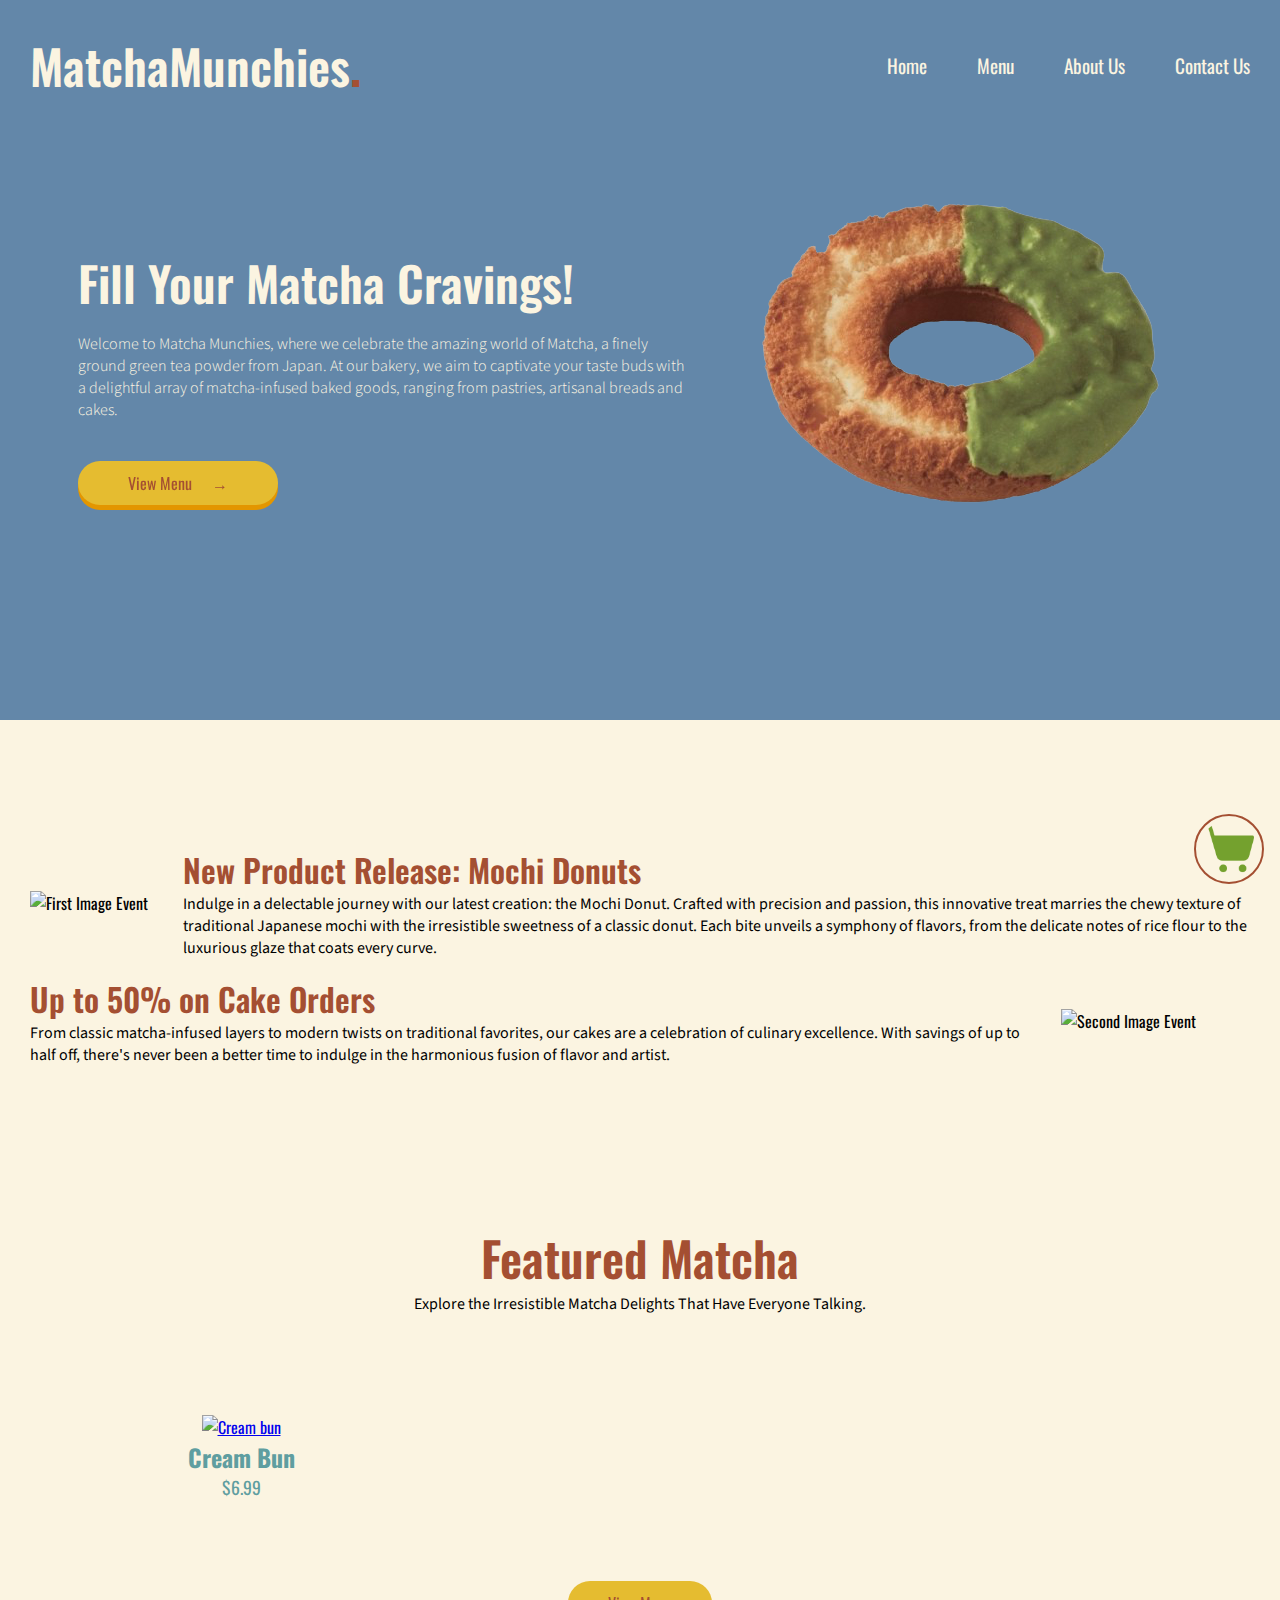
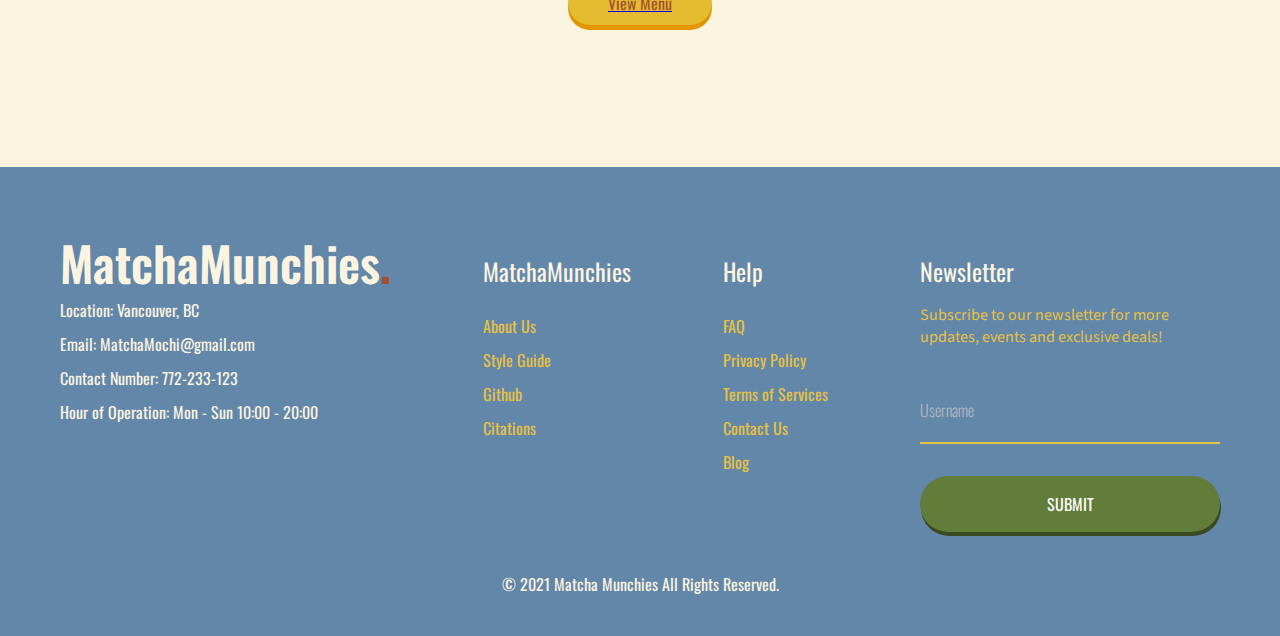
==== commit 0376df4b: "Edit main3.css, index.html, payment.html and thank-you.html" ====
--- a/index.html
+++ b/index.html
@@ -36,7 +36,7 @@
         <a class="logo" href="#">MatchaMunchies<span>.</span></a>
         <ul class="menu-links">
             <span id="close-menu-btn" class="material-symbols-outlined">close</span>
-            <li><a href='home.html'>Home</a></li>
+            <li><a href='#'>Home</a></li>
             <li><a href='menu.html'>Menu</a></li>
             <li><a href='about-us.html'>About Us</a></li>
             <li><a href='contact.html'>Contact Us</a></li>
@@ -53,7 +53,11 @@
             your taste buds with a delightful array of matcha-infused baked goods, ranging 
             from pastries, artisanal breads and cakes.
           </p>
-          <a href="menu.html" class="button-link"> <button class="button">View Menu</button></a>
+          <a href="menu.html" class="button-link"> <button class="button">View Menu <span class="arrow">&#8594;</span></button></a>
+    </div>
+
+    <div class="image">      
+        <img src="image/halfmatchadonut-x1.png" alt="Half Matcha Bun">
     </div>
   </section>
 
--- a/css/main3.css
+++ b/css/main3.css
@@ -75,6 +75,7 @@
 .homepage, .about-us-page, .contact-page, .menu-page {
   background-color: var(--candlelight-ivory);
 }
+
 
 /* Button Styling */
 .button {
@@ -170,11 +171,14 @@
 }
 
 .hero-section .content {
+  /*
     max-width: 1300px;
+    width: 100%;
     margin: 0 auto;
-    width: 100%;
+    */
+    margin-left: 3rem;
     color: var(--candlelight-ivory);
-    
+    width: 50%;
 }
 
 .hero-section .content h2 {
@@ -200,9 +204,9 @@
   border: none;
   border-radius: 60px;
   box-shadow: 0 5px var(--harvest-gold);
-  margin-top: 5rem;
+  margin-top: 2.5rem;
   position: relative; 
-  left: 10%;
+  transform: translateX(8rem);
 }
 
 /*
@@ -257,6 +261,10 @@
   margin-top: 2rem;
 }
 
+.hero-section .image{
+  margin-left: 4rem;
+}
+
 /* Styling for the hamburger navigation */
 #close-menu-btn {
     position: absolute;
@@ -289,6 +297,11 @@
   font-size: 3rem;
 }
 
+/*Arrow Styling */
+.arrow{
+  margin-left: 1rem;
+}
+
 
 /* ---------- MENU PAGE ----------*/
 
@@ -300,12 +313,15 @@
 
 .menu-product .product{
   margin-left: 5vw;
-  overflow: hidden;
-}
-
-.product{
-  border: solid 1px var(--chestnut);
-}
+}
+
+.product-cards{
+  display: flex;
+  flex-wrap: wrap;
+  width: 90%;
+  margin: 0 auto;
+}
+
 
 .product img, .featured-product img{
   transition: transform 0.3s ease;
@@ -323,19 +339,23 @@
 }
 
 .product, .featured-product {
-  display: inline-block;
   padding: 20px 40px 0px;
   padding-right: 3rem;
   padding-left: 2.5rem;
+  padding-bottom: 3rem;
   border-radius: 16px;
-  margin-right: 30px;
   margin-top: 5rem;
-  /*margin-bottom: 2rem;*/
-  width: 23%;  
   text-align: center;
-  height: 26rem;
-  margin-left: 6rem;
-}
+  margin-left: 2rem;
+  width: 30%;
+
+}
+
+/*
+.product{
+  border: solid 1px var(--chestnut);
+}
+*/
 
 .product-description{
   margin-top: 1rem;
@@ -385,12 +405,16 @@
   top: 5px;
 }
 
+.product-image, .product-description, .product-price{
+  margin: 0 auto;
+  padding-left: 0;
+}
+
+
 /* ---------- PRODUCT PAGE ----------*/
 
 .menu-hero-product{
-
   display: flex;
-
 }
 
 .menu-hero-product h2{
@@ -409,11 +433,18 @@
   opacity: 1;
 }
 .menu-hero-product .product-description{
-  width: 45%;
+  width: 60%;
   margin-left: 5rem;
   padding-top: 1rem;
   padding: 3rem;
-
+}
+
+.menu-hero-product .product-image {
+  width: 35%;
+}
+
+.main-product-button{
+  margin-top: 2rem;
 }
 
 .fullscreen{
@@ -565,11 +596,6 @@
 
 /*--------------------CHECKOUT PAGE----------------------*/
 
-.cart-and-payment{
-  display: flex;
-}
-
-/*Part 1: Checkout Form */
 
 .cart{
   width: 80%;
@@ -687,11 +713,11 @@
 }
 
 
-/*Part 2: Payment Form */
+/*--------------------PAYMENT PAGE----------------------*/
 
 .payment{
   width: 40%;
-  margin-left: 5rem;
+  margin: 0 auto;
 }
 
 .form-group {
@@ -699,6 +725,7 @@
   padding: 20px 0;
   width: 300px;
   max-width: 100%;
+  margin: 0 auto;
   }
   
   .form-group input {
@@ -803,8 +830,8 @@
 
 .message {
   text-align: center;
-  margin-top: 5rem;
-  margin-bottom: 10rem;
+  margin-top: 10rem;
+  margin-bottom: 3rem;
 }
 .message h1 {
   font-family: Oswald, sans-serif;
@@ -819,9 +846,13 @@
   margin-top: 10px;
 }
 
-.message .button {
-  margin-top: 10rem;
-}
+#order-message{
+  margin-bottom: 3rem;
+}
+#back-to-menu-button{
+  margin: 0 auto;
+}
+
 
 /* Footer Styling */
 /* Footer source from: https://www.codingnepalweb.com/create-responsive-footer-html-css-only/ */
@@ -1008,12 +1039,14 @@
 
   .about-quality-detail{
     order: 1;
-    width: 80%;
+    max-width: 80%;
     margin: 0 auto;
+
   }
 
   .about-company-image{
     margin-left: -1.5rem;
+    margin-bottom: 4rem;
   }
 
   .about-quality-image{
@@ -1027,6 +1060,14 @@
 
   .checkout-item-text, td.quantitys, td.totals{
     margin-top: -1rem;
+  }
+
+  .product{
+    width: 40%;
+  }
+
+  .menu-hero-product h2{
+    font-size: 2.5rem;
   }
 }
 
@@ -1080,6 +1121,11 @@
     color: var(--chestnut);
   }
 
+  .hero-section{
+    display: block;
+    height: auto;
+  }
+
   .hero-section .content {
     text-align: center;
     margin: 0 auto;
@@ -1098,8 +1144,15 @@
     padding: 15px 20px;
     margin: 0 auto;
     margin-top: 5rem;
-  }
-
+    margin-left: -17rem;
+    margin-bottom: 2rem;
+  }
+
+  .hero-section .image {
+    margin: 0 auto;
+    text-align: center;
+  }
+  
   .footer {
     position: relative;
     bottom: 0;
@@ -1171,6 +1224,43 @@
   .checkout-footer{
     margin-top: 0;
   }
+
+  .product-cards{
+    display: block;
+  }
+
+  .product img{
+    display: block;
+    transition: none;
+    margin-top: 2rem;
+    margin-bottom: 4rem;
+    transform: scale(1.5);
+  }
+
+  .product img:hover{
+    transform: scale(1.4);
+  }
+
+  .menu-hero-product{
+    display: block;
+    margin-top: -6rem;
+  }
+
+  .menu-hero-product .product-image{
+    margin: 0 auto;
+    width: 50%;
+  }
+
+  .menu-hero-product .product-description{
+    width: 90%;
+  }
+
+  .menu-hero-product .product-image {
+    width: 40%;
+    height: auto;
+  }
+
+  
 }
 
 @media screen and (min-width: 320px)
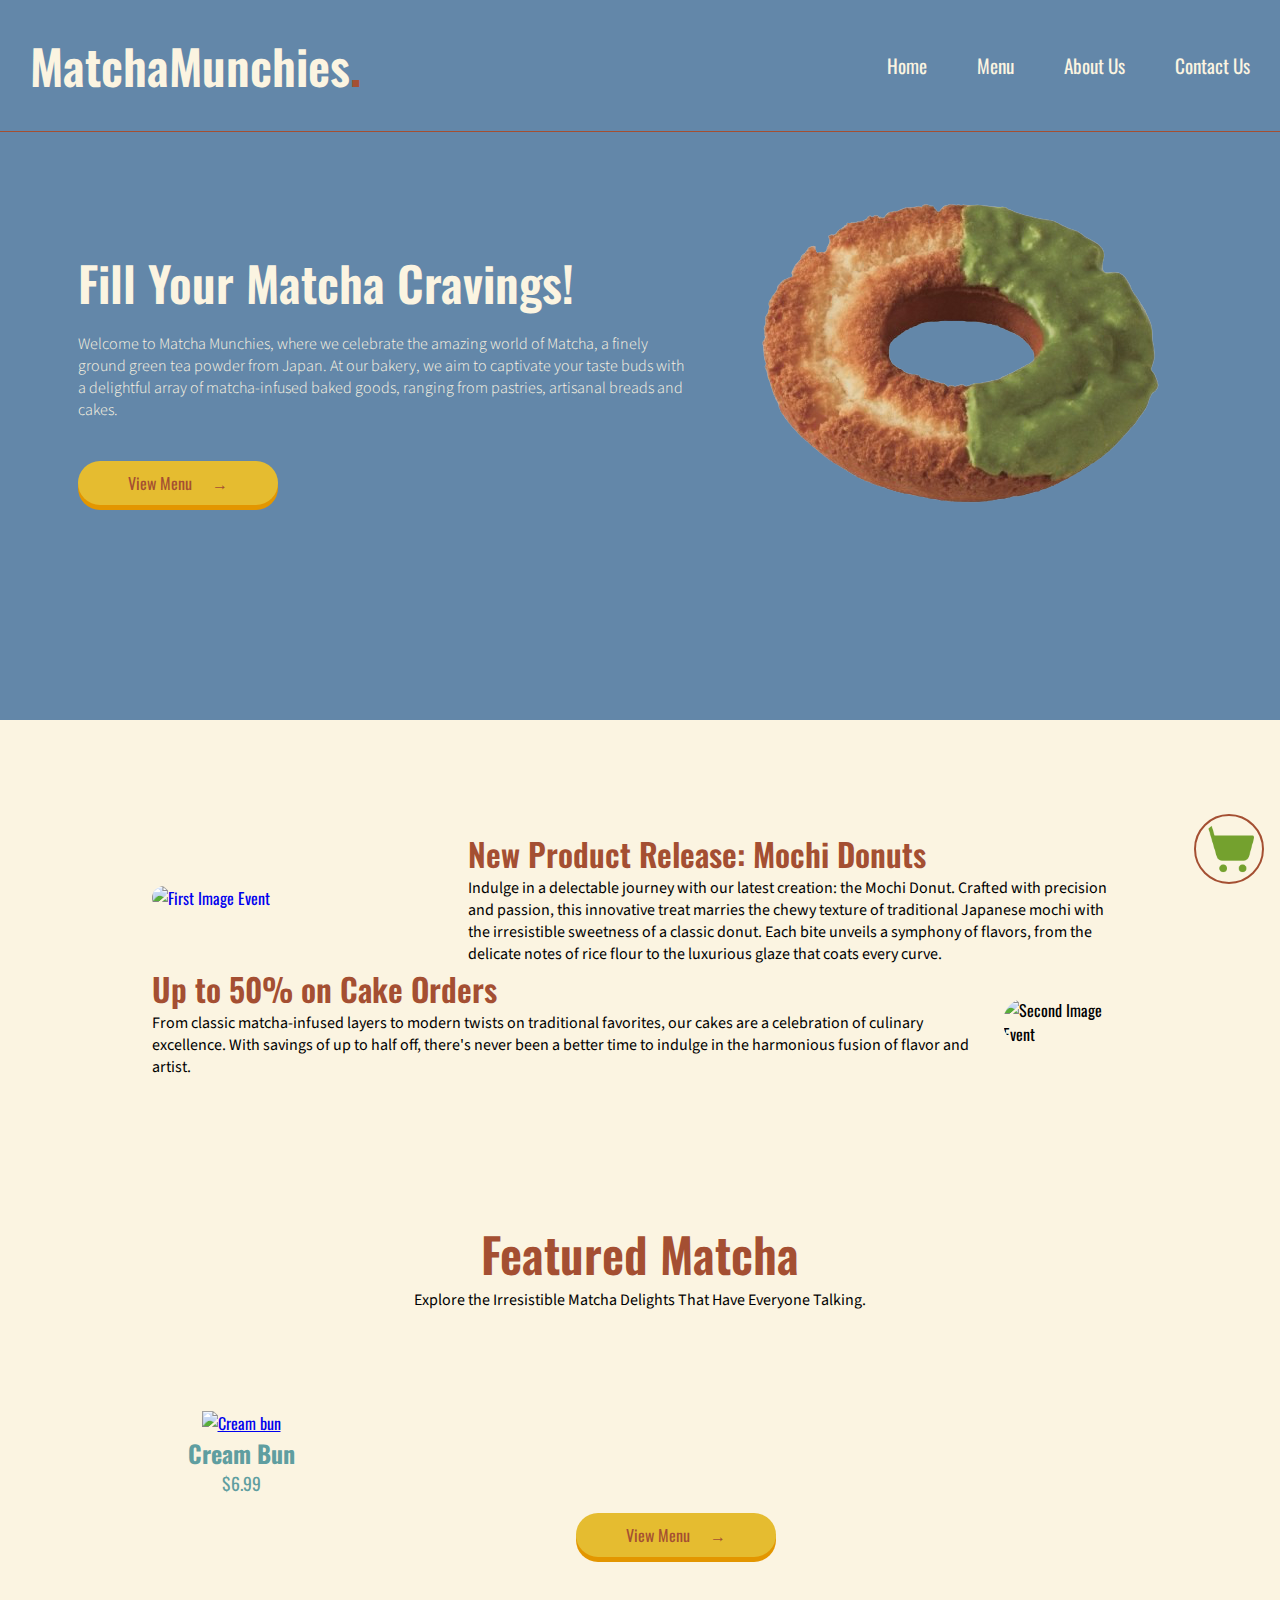
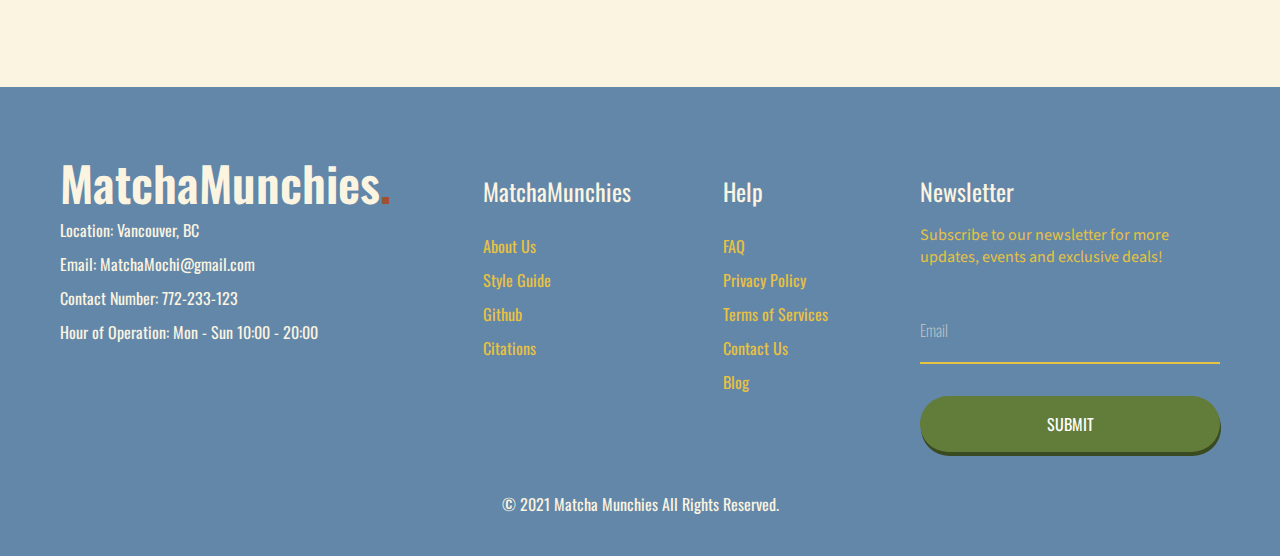
==== commit 97a37f72: "Edit all html and css" ====
--- a/index.html
+++ b/index.html
@@ -53,7 +53,7 @@
             your taste buds with a delightful array of matcha-infused baked goods, ranging 
             from pastries, artisanal breads and cakes.
           </p>
-          <a href="menu.html" class="button-link"> <button class="button">View Menu <span class="arrow">&#8594;</span></button></a>
+          <a href="menu.html" class="button-link"> <button class="button" id="homepage-hero-button">View Menu <span class="arrow">&#8594;</span></button></a>
     </div>
 
     <div class="image">      
@@ -63,7 +63,7 @@
 
   <section class="element">
     <div class="image-left">
-        <img src="image/updatesimg1.png" alt="First Image Event" style="width: 25%">
+        <a href="product1.html"><img src="image/updatesimg1.png" alt="First Image Event" id="home-image-left" class="round-image" style="width: 300px"></a>
         <div>
       <h2>New Product Release: Mochi Donuts</h2>
           <p>Indulge in a delectable journey with our latest creation: the Mochi Donut.
@@ -74,7 +74,7 @@
       <!-- Source of image: https://gigazine.net/news/20140703-yukinosita-kyoto/ -->
       
       <div class="image-right">
-        <img src="image/updatesimg2.png"  alt="Second Image Event" style="width: 25%">
+        <img src="image/updatesimg2.png"  alt="Second Image Event" class="round-image" style="width: 25%">
         <div>
       <h2>Up to 50% on Cake Orders</h2>
           <p>From classic matcha-infused layers to modern twists on traditional favorites, our cakes are a celebration of culinary excellence. 
@@ -94,7 +94,7 @@
       <h4 class="product-price"><a href="product.html">$6.99</a></h4>
   </div>
 
-  <a href="menu.html" class="button-link"> <button class="button featured-button">View Menu</button></a>
+  <a href="menu.html" class="button-link"> <button class="button" id="featured-button">View Menu  <span class="arrow">&#8594;</span></button></a>
   <a href="checkout.html"><img src="image/cart.png" alt="Cart icon" class="cart-icon"></a>
 
   </section>
@@ -135,7 +135,7 @@
           <li><a href="about-us.html">About Us</a></li>
           <li><a href="style-guide.html">Style Guide</a></li>
           <li><a href="https://github.com/Frentzen100/P02---Style-Guide">Github</a></li>
-          <li><a href="#">Citations</a></li>
+          <li><a href="citation.html">Citations</a></li>
         </ul>
       </div>
 
@@ -155,7 +155,7 @@
           <p>Subscribe to our newsletter for more updates, events and exclusive deals! </p>
         <div class="form-group">
             <input type="text" required />
-            <label>Username</label>
+            <label>Email</label>
             <input type = "submit" value ="Submit" onclick="goToTop()" >
         </div>
       </div>
--- a/css/main3.css
+++ b/css/main3.css
@@ -99,6 +99,7 @@
   margin-left: -8rem;
   margin-top: -2rem;
   text-decoration: none;
+  
 }
 
 .button:hover {background-color: var(--maize);}
@@ -117,7 +118,8 @@
     width: 100%;
     padding: 30px;
     background-color: var(--moody-indigo);
-    /* z-index: 9999; */
+    z-index: 9999; 
+    border-bottom: solid 1px var(--chestnut);
 }
 
 header .navbar {
@@ -205,8 +207,16 @@
   border-radius: 60px;
   box-shadow: 0 5px var(--harvest-gold);
   margin-top: 2.5rem;
-  position: relative; 
-  transform: translateX(8rem);
+  margin-left: 0;
+}
+
+#homepage-hero-button:hover{
+  background-color: var(--maize);
+  color: var(--chestnut);
+}
+
+#homepage-hero-button:focus{
+  background-color: var(--harvest-gold);
 }
 
 /*
@@ -252,7 +262,7 @@
   z-index: 100;
   background-color: var(--candlelight-ivory)
 }
-
+/*
 .featured-button{
   position: center;
   margin: 0 auto;
@@ -260,6 +270,7 @@
   display: block;
   margin-top: 2rem;
 }
+*/
 
 .hero-section .image{
   margin-left: 4rem;
@@ -283,18 +294,25 @@
 /* Layout for News & Updates:  */
 .image-left, .image-right
 {
-  margin: 1em 0;
+  margin: 0 auto;
+  width: 80%;
+
 }
 
 /*Featured Product Styling*/
 .featured-product-title, .featured-product-subtitle{
    width: 100%;
    text-align: center;
-   
 }
 
 .featured-product-title{
   font-size: 3rem;
+}
+
+#featured-button{
+  position: absolute;
+  left: 55%;
+  width: 200px;
 }
 
 /*Arrow Styling */
@@ -302,6 +320,9 @@
   margin-left: 1rem;
 }
 
+.round-image{
+  border-radius: 25px;
+}
 
 /* ---------- MENU PAGE ----------*/
 
@@ -503,12 +524,14 @@
 
 /* About Section Styling */
 
-.about-detail{
+  .about-detail{
     padding: 0 5rem;
   }
   
   .about-company, .about-quality{
     display: flex;
+    margin: 0 auto;
+
   }
   
   .about-company-detail, .about-quality-detail{
@@ -523,6 +546,17 @@
   .about-quality-detail{
      margin-left: 2rem;
   }
+
+  .about-quality{
+     width: 80%;
+     margin-top: 2rem;
+  }
+
+  .about-detail{
+    width: 95%;
+    margin-left: 2rem;
+
+ }
 
 /* ---------- CONTACT PAGE ---------- */
 
@@ -530,6 +564,8 @@
   border-radius: 5px;
   background-color: var(--candlelight-ivory);
   padding: 20px;
+  width: 90%;
+  margin: 0 auto;
   margin-top: 8rem;
 }
 
@@ -593,6 +629,12 @@
   top: 5px;
 }
 
+#contactus-button{
+  width: 300px;
+  position: absolute;
+  right: 0;
+  margin-right: 5.8rem;
+}
 
 /*--------------------CHECKOUT PAGE----------------------*/
 
@@ -688,7 +730,10 @@
 }
 
 .checkout-button{
-  float: right;
+   float: right;
+   width: 300px;
+   font-size: 2rem;
+   padding: 1em 1em;
 }
 
 .checkout-item-image{
@@ -1190,7 +1235,7 @@
   }
 
   .about-us-page .hero-section{
-    margin-top: -2.2rem;
+    margin-top: -4.2rem;
   }
 
   .about-quality{
@@ -1222,7 +1267,7 @@
   }
 
   .checkout-footer{
-    margin-top: 0;
+    margin-top: 5rem;
   }
 
   .product-cards{
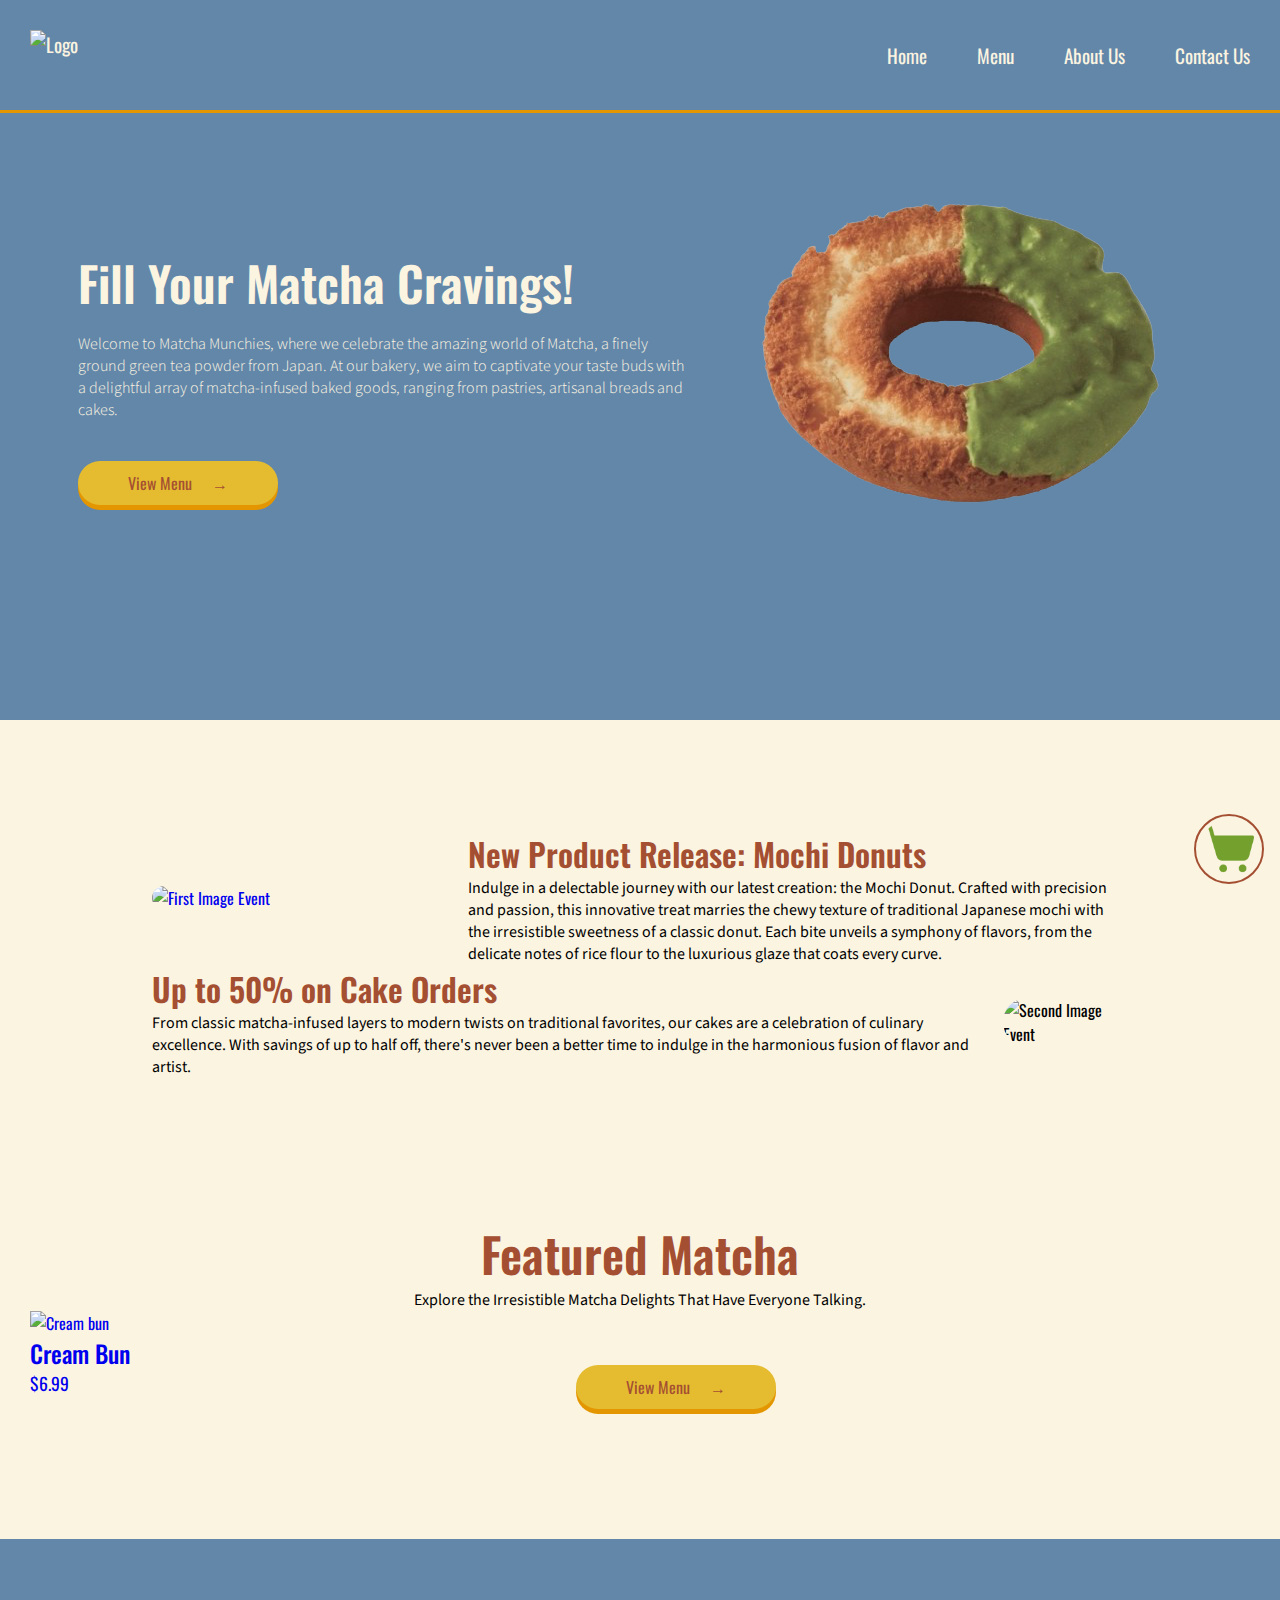
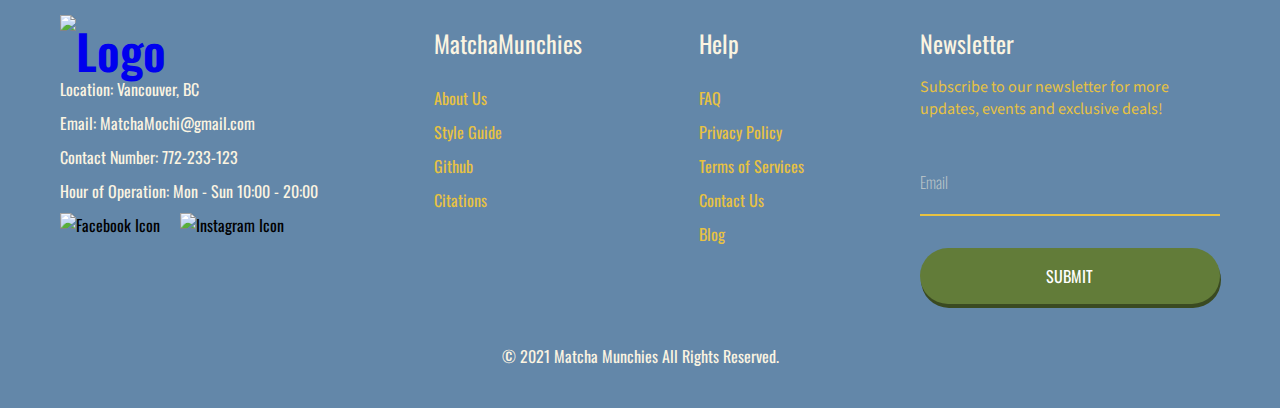
==== commit cf205bc6: "Edit html and css" ====
--- a/index.html
+++ b/index.html
@@ -1,47 +1,36 @@
 <!DOCTYPE html>
 <html lang="en">
 
-<!--
-  Feedback:
-  (DONE)        1) Fix the style guide link
-  (DONE)        2) Remove 'Proceed to checkout' and use it as add to cart OR add a cart icon
-  (DONE)        3) Make the submit in contact us back to home page
-  (DONE)        4) Make the contact us from footer to 'contact us' page
-  (DONE)        5) Separate payment and form and use button to link them together (In other word, all buttons must be interactive)
-  (DONE)        6) More margin between button and text in hero section for home page
-  (DONE)        7)Put the featured product at the bottom
-  8) Make the payment form to "Thank you for ordering"
-  (DONE)        9) "Add to cart" in the product.html
-  (DONE)        10) Add a copyright (Although it is not a feedback from the TA)
-  11) Maybe carousal images for featured products
-  (DONE)        12) Make a footer tag
-  13) Add a cart icon
---> 
 <head>
   <meta charset="utf-8" />
   <meta name="viewport" content="width=device-width, initial-scale=1.0">
   <title>Home</title>
   <link rel="stylesheet" href="css/main3.css">
+  <link rel="stylesheet" href="css/media.css">
+  <link rel="stylesheet" href="css/homepage.css">
+  <link rel="stylesheet" href="css/menu.css">
+  <link rel="stylesheet" href="css/checkout.css">
   <link rel="stylesheet" href="https://fonts.googleapis.com/css?family=Oswald">
-  <link rel="stylesheet" href="https://fonts.googleapis.com/css?family=Source Sans Pro">
+  <link rel="stylesheet" href="https://fonts.googleapis.com/css?family=Source%20Sans%20Pro">
   <link rel="stylesheet" href="https://fonts.googleapis.com/css2?family=Material+Symbols+Outlined:opsz,wght,FILL,GRAD@24,400,0,0">
-  <!-- Hamburger icon from https://fonts.google.com/icons -->
 </head>
 
 <body class="homepage">
-    <!-- Header source from https://www.codingnepalweb.com/create-responsive-coffee-website-html-css/ -->
-  <header>
-    
+  
+  <header>   
     <nav class="navbar">
-        <a class="logo" href="#">MatchaMunchies<span>.</span></a>
-        <ul class="menu-links">
-            <span id="close-menu-btn" class="material-symbols-outlined">close</span>
-            <li><a href='#'>Home</a></li>
-            <li><a href='menu.html'>Menu</a></li>
-            <li><a href='about-us.html'>About Us</a></li>
-            <li><a href='contact.html'>Contact Us</a></li>
-        </ul>
-        <span id="hamburger-btn" class="material-symbols-outlined">menu</span>
+      <div class="logo">
+        <a href="#"><img src="image/logo2.png" alt="Logo" class="img-bottom"></a>
+        <a href="#"><img src="image/logo1.png" class="img-top" alt="Logo"></a>
+      </div>
+      <ul class="menu-links">
+          <span id="close-menu-btn" class="material-symbols-outlined">close</span>
+          <li><a href='#'>Home</a></li>
+          <li><a href='menu.html'>Menu</a></li>
+          <li><a href='about-us.html'>About Us</a></li>
+          <li><a href='contact.html'>Contact Us</a></li>
+      </ul>
+      <span id="hamburger-btn" class="material-symbols-outlined">menu</span>
     </nav>
   </header>
 
@@ -57,7 +46,7 @@
     </div>
 
     <div class="image">      
-        <img src="image/halfmatchadonut-x1.png" alt="Half Matcha Bun">
+        <img src="image/halfmatchadonut-x1.png" alt="Half Matcha Bun" id="homepage-hero-image">
     </div>
   </section>
 
@@ -71,7 +60,6 @@
            Each bite unveils a symphony of flavors, from the delicate notes of rice flour to the luxurious glaze that coats every curve. </p>
         </div>
       </div>
-      <!-- Source of image: https://gigazine.net/news/20140703-yukinosita-kyoto/ -->
       
       <div class="image-right">
         <img src="image/updatesimg2.png"  alt="Second Image Event" class="round-image" style="width: 25%">
@@ -81,7 +69,6 @@
             With savings of up to half off, there's never been a better time to indulge in the harmonious fusion of flavor and artist.</p>
         </div>
       </div>
-      <!-- Source of image: https://menu.starbucks.co.jp/4524785488816 -->
   </section>
 
   <section class="element">
@@ -120,13 +107,20 @@
     <div class="footer-row">
 
        <div class="footer-contact-information">
-        <a class="logo">MatchaMunchies<span>.</span></a>
-          <ul class="footer-link">
-            <li>Location: Vancouver, BC</li>
-            <li>Email: MatchaMochi@gmail.com</li>
-            <li>Contact Number: 772-233-123</li>
-            <li>Hour of Operation: Mon - Sun 10:00 - 20:00</li>
-          </ul>
+        <div class="logo">
+          <a href="#"><img src="image/logo2.png" alt="Logo"></a>
+          <a href="#"><img src="image/logo1.png" class="img-top" alt="Logo"></a>
+        </div>
+        
+        <ul class="footer-link">
+          <li>Location: Vancouver, BC</li>
+          <li>Email: MatchaMochi@gmail.com</li>
+          <li>Contact Number: 772-233-123</li>
+          <li>Hour of Operation: Mon - Sun 10:00 - 20:00</li>
+        </ul>
+        
+        <img src="image/facebook.svg" alt="Facebook Icon">
+        <img src="image/instagram.svg" alt="Instagram Icon" id="instagram">
       </div>
 
       <div class="footer-col">
--- a/css/main3.css
+++ b/css/main3.css
@@ -76,6 +76,37 @@
   background-color: var(--candlelight-ivory);
 }
 
+hr{
+  width: 90%;
+  margin: 0 auto;
+  border: solid 1px var(--chestnut);
+  margin-top: 2rem;
+  display: none;
+}
+
+a{
+  text-decoration: none;
+}
+
+.logo {
+  width: 130px;
+  height: 195px;
+  position: relative;
+  display: inline-block;
+  height: 50px;
+}
+
+.logo .img-top {
+  display: none;
+  position: absolute;
+  top: 0;
+  left: 0;
+  z-index: 99;
+
+}
+.logo:hover .img-top {
+  display: inline;
+}
 
 /* Button Styling */
 .button {
@@ -108,382 +139,6 @@
   background-color: var(--harvest-gold);
   box-shadow: 0 5px var(--harvest-gold);
 }
-/* ---------- HOME PAGE ----------*/
-
-/* Header Styling */
-header {
-    position: fixed;
-    top: 0;
-    left: 0;
-    width: 100%;
-    padding: 30px;
-    background-color: var(--moody-indigo);
-    z-index: 9999; 
-    border-bottom: solid 1px var(--chestnut);
-}
-
-header .navbar {
-    display: flex;
-    justify-content: space-between;
-    max-width: 1300px;
-    margin: 0 auto;
-    align-items: center;
-}
-
-/* Navbar Styling */
-.navbar .logo {
-    color: var(--candlelight-ivory);
-    font-weight: 600;
-    font-size: 3rem;
-    text-decoration: none;
-    margin-right: 10px;
-}
-
-.navbar .logo span {
-    color: var(--chestnut);
-}
-
-.navbar .menu-links {
-    display: flex;
-    list-style: none;
-    gap: 50px;
-}
-
-.navbar a {
-    color: var(--candlelight-ivory);
-    text-decoration: none;
-    transition: 0.2s ease;
-    font-size: 1.2rem;
-}
-
-.navbar a:hover {
-    color: var(--chestnut);
-}
-
-/* Hero Section Styling */
-.hero-section {
-    height: 80vh;
-    background-color: var(--moody-indigo);
-    background-position: center;
-    background-size: cover;
-    display: flex;
-    align-items: center;
-    padding: 0 30px;
-    margin-bottom: 2rem;
-}
-
-.hero-section .content {
-  /*
-    max-width: 1300px;
-    width: 100%;
-    margin: 0 auto;
-    */
-    margin-left: 3rem;
-    color: var(--candlelight-ivory);
-    width: 50%;
-}
-
-.hero-section .content h2 {
-    font-size: 3rem;
-    line-height: 70px;
-    color: var(--candlelight-ivory);
-    margin-top: 2rem;
-}
-
-.hero-section .content p {
-    font-weight: 300;
-    margin-top: 15px;
-}
-
-.hero-section .button {
-  padding: 10px 50px;
-  font-family: Oswald;
-  font-size: 1rem;
-  cursor: pointer;
-  outline: none;
-  background-color: var(--xanthous);
-  color: var(--chestnut);
-  border: none;
-  border-radius: 60px;
-  box-shadow: 0 5px var(--harvest-gold);
-  margin-top: 2.5rem;
-  margin-left: 0;
-}
-
-#homepage-hero-button:hover{
-  background-color: var(--maize);
-  color: var(--chestnut);
-}
-
-#homepage-hero-button:focus{
-  background-color: var(--harvest-gold);
-}
-
-/*
-.hero-section .content button {
-
-    padding: 10px 40px;
-    font-family: Oswald;
-    font-size: 1rem;
-    text-align: center;
-    cursor: pointer;
-    outline: none;
-    color: var(--white);
-    background-color: var(--xanthous);
-    color: var(--chestnut);
-    border: none;
-    border-radius: 60px;
-    box-shadow: 0 5px var(--harvest-gold);
-    margin-top: 2rem;
-}
-*/
-
-.hero-section .content button:hover {
-    background-color: var(--maize);
-    color: var(--candlelight-ivory); 
-}
-
-.hero-section .content .button:active {
-    background-color: var(--harvest-gold);
-    box-shadow: 0 5px var(--harvest-gold);
-    transform: translateY(4px);
-}
-
-.cart-icon{
-  width: 70px;
-  height: 70px;
-  position: fixed;
-  bottom: 0;
-  right: 0;
-  transform: translate(-1rem,-1rem);
-  border-radius: 50%;
-  border: 2px solid var(--chestnut);
-  padding: 0.25rem;
-  z-index: 100;
-  background-color: var(--candlelight-ivory)
-}
-/*
-.featured-button{
-  position: center;
-  margin: 0 auto;
-  text-decoration: none;
-  display: block;
-  margin-top: 2rem;
-}
-*/
-
-.hero-section .image{
-  margin-left: 4rem;
-}
-
-/* Styling for the hamburger navigation */
-#close-menu-btn {
-    position: absolute;
-    right: 20px;
-    top: 20px;
-    cursor: pointer;
-    display: none;
-}
-
-#hamburger-btn {
-    color: var(--candlelight-ivory);
-    cursor: pointer;
-    display: none;
-}
-
-/* Layout for News & Updates:  */
-.image-left, .image-right
-{
-  margin: 0 auto;
-  width: 80%;
-
-}
-
-/*Featured Product Styling*/
-.featured-product-title, .featured-product-subtitle{
-   width: 100%;
-   text-align: center;
-}
-
-.featured-product-title{
-  font-size: 3rem;
-}
-
-#featured-button{
-  position: absolute;
-  left: 55%;
-  width: 200px;
-}
-
-/*Arrow Styling */
-.arrow{
-  margin-left: 1rem;
-}
-
-.round-image{
-  border-radius: 25px;
-}
-
-/* ---------- MENU PAGE ----------*/
-
-
-.navbar2 img{
-  float: right;
-  margin-right: 1rem;
-}
-
-.menu-product .product{
-  margin-left: 5vw;
-}
-
-.product-cards{
-  display: flex;
-  flex-wrap: wrap;
-  width: 90%;
-  margin: 0 auto;
-}
-
-
-.product img, .featured-product img{
-  transition: transform 0.3s ease;
-
-}
-
-.product img:hover , .featured-product img:hover{
-  transition: transform 0.3s ease;
-  transform: scale(0.9);
-  opacity: 1;
-}
-
-.menu-page .element {
-  margin-top: 10rem;
-}
-
-.product, .featured-product {
-  padding: 20px 40px 0px;
-  padding-right: 3rem;
-  padding-left: 2.5rem;
-  padding-bottom: 3rem;
-  border-radius: 16px;
-  margin-top: 5rem;
-  text-align: center;
-  margin-left: 2rem;
-  width: 30%;
-
-}
-
-/*
-.product{
-  border: solid 1px var(--chestnut);
-}
-*/
-
-.product-description{
-  margin-top: 1rem;
-}
-
-.product-description a{
-  font-weight: 700;
- }
-
-.product-price a, .product-description a{
-  text-decoration: none;
-  color: var(--cadetblue);
-}
-
-.product-price a:hover, .product-description a:hover{
-  color: var(--dark-green);
-  transition-property: color; 
-  transition-duration: 0.5s;
-}
-
-.product-description a:focus,  .product-price a:focus{
-  text-decoration: underline;
-}
-
-.product input[type="submit"] {
-  font-family: Oswald;
-  font-size: .8rem;
-  background-color: var(--maximum-green);
-  box-shadow: 1px 4px 0 #3A4A21;
-  border-radius: 4rem;
-  color: white;
-  padding: 1em 1em;
-  position: relative;
-  text-decoration: none;
-  text-transform: uppercase;
-  border: none; 
-  cursor: pointer;
-  margin-top: 2rem;
-}
-
-.product input[type="submit"]:hover {
-  background-color: #4b5f2a;
-}
-
-.product input[type="submit"]:active {
-  box-shadow: none;
-  top: 5px;
-}
-
-.product-image, .product-description, .product-price{
-  margin: 0 auto;
-  padding-left: 0;
-}
-
-
-/* ---------- PRODUCT PAGE ----------*/
-
-.menu-hero-product{
-  display: flex;
-}
-
-.menu-hero-product h2{
-  font-size: 5rem;
-}
-
-
-.menu-hero-product .product-image{
-  width: 500px;
-  height: 500px;
-  margin-top: 1rem;
-  margin-left: 5rem;
-}
-
-.menu-hero-product .product-image img:hover{
-  opacity: 1;
-}
-.menu-hero-product .product-description{
-  width: 60%;
-  margin-left: 5rem;
-  padding-top: 1rem;
-  padding: 3rem;
-}
-
-.menu-hero-product .product-image {
-  width: 35%;
-}
-
-.main-product-button{
-  margin-top: 2rem;
-}
-
-.fullscreen{
-  position: absolute;
-  z-index: 9999;
-  width: 100%;
-  height: 57vw;
-  background-color: rgba(0,0,0, 0.8);
-  display: flex;
-  justify-content: center;
-  align-items: center;
-  top: 0;
-  left: 0;
-  /*
-  left: 35%;
-  top: 28%;
-  */
-}
 
 
 
@@ -502,61 +157,81 @@
 .hero-container img {
     width: 100%;
 }
-/* .hero-image{
-    height: auto;
+
+/* About Section Styling */
+
+   .about-us-content{
+      position: relative;
+      width: 100%;
+      display: flex;
+   }
+
+   .about-hero-content{
+    margin-top: -1.5rem;
+   }
+
+  .about-hero-content img{
+    margin-top: 5.2rem;
+    margin-bottom: 3rem;
     width: 100%;
-    filter: brightness(50%);
-    opacity: 0.8;
-} */
-
-blockquote {
+    filter: brightness(30%);
+    margin-top: 8.2rem;
+    height: 300px;
+    object-fit: cover;
+  }
+
+  .about-hero-content h2{
+    color: var(--candlelight-ivory);
+    font-size: 3.2rem;
     position: absolute;
-    color: var(--white);
-    font-size: 2rem;
     text-align: center;
-    transform: translate(-50%, -50%);
-    top: 70%; 
-    left: 50%;
-    margin-left: -1rem;
     width: 100%;
-}
-
-
-/* About Section Styling */
-
-  .about-detail{
+    margin-top: -15rem;
+   }
+
+   .about-detail{
     padding: 0 5rem;
   }
-  
-  .about-company, .about-quality{
+   .about-quality, .about-company{
+    width: 90%;
     display: flex;
     margin: 0 auto;
-
-  }
-  
-  .about-company-detail, .about-quality-detail{
-    margin-top: auto;
-    margin-bottom: auto;
-  }
-  
-  .about-company-detail{
-     margin-right: 2rem;
-  }
-  
-  .about-quality-detail{
-     margin-left: 2rem;
-  }
-
-  .about-quality{
-     width: 80%;
-     margin-top: 2rem;
-  }
-
-  .about-detail{
-    width: 95%;
-    margin-left: 2rem;
-
- }
+    margin-top: 2rem;
+   }
+
+   .about-quality{
+     margin-left: 8rem;
+   }
+
+    .about-company-detail{
+      margin-right: 2rem;
+   }
+   
+   .about-quality-detail{
+      margin-left: 2rem;
+   }
+
+   .about-quality-title, .about-company-title{
+     margin-bottom: 1rem;
+   }
+ 
+   .about-quality-description, .about-company-description{
+    line-height: 1.5;
+   }
+   
+   .about-quality-description{
+    width: 70%;
+   }
+
+   .about-quality-image{
+      padding-top: 0.75rem;
+   }
+
+   .about-company-image{
+    padding-bottom: 2.75rem;
+  }
+
+   
 
 /* ---------- CONTACT PAGE ---------- */
 
@@ -636,267 +311,6 @@
   margin-right: 5.8rem;
 }
 
-/*--------------------CHECKOUT PAGE----------------------*/
-
-
-.cart{
-  width: 80%;
-  margin: 0 auto;
-}
-
-table{
-  width: 100%;
-}
-
-th:first-child,
-td:first-child {
-  width: 70%; /* Set width of the first column to 60% */
-}
-
-th.totals, td.totals, th.quantitys, td.quantitys {
-  width: 15%; 
-}
-
-
-th.totals, td.totals{
-  text-align: right;
-}
-
-th.quantitys, td.quantity, th.products{
-  text-align: left;
-}
-
-.cart-title{
-  margin-bottom: 2rem;
-}
-
-
-.checkout-navbar{
-  border: solid 1px var(--granite-gray);
-}
-
-.cart img:hover{
-  transform: scale(0.85);
-  opacity: 1;
-}
-
-
-.cart-image-nav{
-  width: 150px;
-  height: 150px;
-}
-
-.checkout-item{
-  display: flex;
-  position: relative;
-  padding-bottom: 30px;
-  padding-top: 30px;
-  border-color: var(--granite-gray);
-  border-width: 0.1rem;
-}
-
-.checkout-item-text{
-  margin-left: 60px;
-  margin-top: 20px;
-}
-
-.checkout-item-description{
-  font-size: 2rem;
-   width: 14rem;
-}
-
-.checkout-item-price, .checkout-item-quantity, .checkout-item-total{
-  font-weight: 100;
-}
-
-.checkout-item-price, .checkout-item-quantity, .checkout-item-description{
-  margin-top: 20px;
-}
-
-.checkout-item-total{
-  text-align: right;
-  width: 97%;
-  margin-left: 20px;
-  margin-top:  60px;
-  position: absolute;
-}
-
-.checkout-total {
-  text-align: right;
-  padding-right: 10px;
-  font-size: 2rem;
-  padding-top: 1.75rem;
-  padding-bottom: 1.75rem;
-}
-
-.checkout-button{
-   float: right;
-   width: 300px;
-   font-size: 2rem;
-   padding: 1em 1em;
-}
-
-.checkout-item-image{
-  margin-top: 1.75rem;
-}
-
-.vertical-line{
-  width: 1px;
-  margin-left: 5rem;
-  background-color: var(--gray);
-  margin-top: 1rem;
-}
-
-.horizontal-line{
-  border: 0.25px solid red;
-  height: 1px;
-  width: 100%;
-}
-
-.checkout-footer{
-  margin-top: 50rem;
-}
-
-
-/*--------------------PAYMENT PAGE----------------------*/
-
-.payment{
-  width: 40%;
-  margin: 0 auto;
-}
-
-.form-group {
-  position: relative;
-  padding: 20px 0;
-  width: 300px;
-  max-width: 100%;
-  margin: 0 auto;
-  }
-  
-  .form-group input {
-  border: none;
-  border-bottom: 2px solid var(--chestnut);
-  background-color: #FBF4E1;
-  color: #333;
-  display: block;
-  font-size: 16px;
-  padding: 10px 0;
-  width: 100%;
-  margin-bottom: 1.5rem;
-  
-  }
-  
-  .form-group label {
-  color: #A44F32;
-  opacity: 0.6;
-  font-family: Oswald;
-  font-size: 16px;
-  font-weight: 100;
-  position: absolute;
-  top: 0;
-  left: 0;
-  pointer-events: none;
-  transform: translateY(30px);
-  }
-  
-  .form-group input:valid,
-  .form-group input:focus {
-  outline: none;
-  }
-  
-  .form-group input:valid + label,
-  .form-group input:focus + label {
-  color: #A44F32;
-  opacity: 1;
-  font-size: 14px;
-  transform: translateY(0);
-  }
-  
-  .form-group label {
-  transition: all 0.2s ease-in-out;
-  }
-
-  
-label[for="card-number"]{
-  transform: translateY(100px);
-}
-
-label[for="expiry-date"]{
-  transform: translateY(170px);
-}
-
-label[for="cvv"]{
-  transform: translateY(245px);
-}
-
-.form-group input:valid + label[for="card-number"], .form-group input:focus + label[for="card-number"] {
-  margin-top: 4.5rem;
-}
-
-.form-group input:valid + label[for="expiry-date"], .form-group input:focus + label[for="expiry-date"] {
-  margin-top: 9rem;
-}
-
-.form-group input:valid + label[for="cvv"], .form-group input:focus + label[for="cvv"] {
-  margin-top: 13.5rem;
-}
-
-.submit-button{
-  margin-top: 3rem;
-  text-decoration: none;
-}
-
-input[type="submit"] {
-  font-family: Oswald;
-  font-size: 0.7rem;
-  background-color: var(--maximum-green);
-  box-shadow: 1px 4px 0 #3A4A21;
-  border-radius: 4rem;
-  color: white;
-  padding: 1em 2em;
-  position: relative;
-  text-decoration: none;
-  text-transform: uppercase;
-  border: none; 
-  cursor: pointer;
-}
-
-input[type="submit"]:hover {
-  background-color: #4b5f2a;
-}
-
-input[type="submit"]:active,
-input[type="reset"]:active {
-  box-shadow: none;
-  top: 5px;
-}
-
-/* Thank You Message */
-
-.message {
-  text-align: center;
-  margin-top: 10rem;
-  margin-bottom: 3rem;
-}
-.message h1 {
-  font-family: Oswald, sans-serif;
-  font-size: 3rem;
-  color: var(--moody-indigo);
-}
-
-.message h2 {
-  font-family: Oswald, sans-serif;
-  font-size: 2rem;
-  color: var(--chestnut);
-  margin-top: 10px;
-}
-
-#order-message{
-  margin-bottom: 3rem;
-}
-#back-to-menu-button{
-  margin: 0 auto;
-}
 
 
 /* Footer Styling */
@@ -916,7 +330,7 @@
     font-weight: 600;
     font-size: 3rem;
     text-decoration: none;
-    margin-top: 2rem;
+    margin-top: 1rem;
 }
 
 footer .logo span {
@@ -936,6 +350,8 @@
     font-size: 1.5rem;
 }
 
+
+
 .footer-col{
   padding-top: 2rem;
 }
@@ -943,7 +359,6 @@
 .footer-col .footer-links { 
     margin-top: 30px;
 }
-
 .footer-col .footer-links li, .footer-contact-information li{
     list-style: none;
     margin-bottom: 10px;
@@ -1051,11 +466,14 @@
   color: var(--candlelight-ivory);
 }
 
+#instagram{
+  margin-left: 1rem;
+}
 
 /* Media Queries */
 
-@media (max-width: 1070px){
-  .about-company, .about-quality{
+@media (max-width: 1080px){
+  .about-company{
     display: block;
   }
 
@@ -1063,10 +481,15 @@
     margin-top: -2.2rem;
   }
 
+  
   .about-quality{
     display: flex;
     flex-wrap: wrap;
-  }
+    width: 75%;
+    justify-content: center; /* Centers horizontally */
+    align-items: center; /* Centers vertically */
+  }
+  
 
   .about-quality-detail, .about-company-detail{
     text-align: center;
@@ -1084,35 +507,22 @@
 
   .about-quality-detail{
     order: 1;
-    max-width: 80%;
     margin: 0 auto;
-
-  }
-
-  .about-company-image{
-    margin-left: -1.5rem;
-    margin-bottom: 4rem;
-  }
+    margin-left: -1rem;
+  }
+
+  .about-company-image, .about-quality-image{
+    margin-top: 1rem;
+  }  
 
   .about-quality-image{
     order: 2;
-    margin: 0 auto;
-  }
-
-  .about-company-image, .about-quality-image{
+    align-items: center;
+  }
+
+  .about-quality-description, .about-quality-title{
     margin-top: 1rem;
-  }
-
-  .checkout-item-text, td.quantitys, td.totals{
-    margin-top: -1rem;
-  }
-
-  .product{
-    width: 40%;
-  }
-
-  .menu-hero-product h2{
-    font-size: 2.5rem;
+    width: 100%;
   }
 }
 
@@ -1133,7 +543,19 @@
 
   .navbar .logo {
     font-size: 1.7rem;
-  }
+    margin-top: 10rem;
+  }
+
+  .navbar .logo .img-top {
+    margin-top: -9rem;
+  }
+
+  .navbar .logo .img-bottom{
+    margin-top: -9rem;
+    position: absolute;
+  }
+
+
   #hamburger-btn {
     display: block;
     color: var(--candlelight-ivory);
@@ -1211,25 +633,6 @@
     gap: 1rem;
   }
 
-  .cart-and-payment{
-    display: block;
-  }
-
-  .cart, .payment{
-    width: 80%;
-  }
-
-  .payment{
-    margin-top: 2rem;
-    margin-left: 0;
-  }
-
-  .product, .featured-product{
-    width: 90%;
-    margin-left: 0.75rem;
-    height: 30rem;
-  }
-
   .about-company, .about-quality{
     display: block;
   }
@@ -1259,53 +662,27 @@
 
   .about-quality-image{
     order: 2;
-  }
-
-  .checkout-item-description{
-    font-size: 1.5rem;
-    width: 6.25rem;
-  }
-
-  .checkout-footer{
-    margin-top: 5rem;
-  }
-
-  .product-cards{
-    display: block;
-  }
-
-  .product img{
-    display: block;
-    transition: none;
-    margin-top: 2rem;
-    margin-bottom: 4rem;
-    transform: scale(1.5);
-  }
-
-  .product img:hover{
-    transform: scale(1.4);
-  }
-
-  .menu-hero-product{
-    display: block;
-    margin-top: -6rem;
-  }
-
-  .menu-hero-product .product-image{
-    margin: 0 auto;
-    width: 50%;
-  }
-
-  .menu-hero-product .product-description{
-    width: 90%;
-  }
-
-  .menu-hero-product .product-image {
-    width: 40%;
-    height: auto;
-  }
-
-  
+    margin-left: -2rem;
+  }
+
+  .about-hero-content{
+    margin-top: -4.5rem; 
+  }
+
+}
+
+@media (max-width: 568px) {
+  .about-quality-detail{
+    margin-left: -4rem;
+  }
+
+  .about-company-image{
+    width: auto;
+  }
+
+  .about-quality-image{
+    margin-left: -8rem;
+  }
 }
 
 @media screen and (min-width: 320px)
@@ -1328,5 +705,4 @@
     margin-left: 1em;
     float: right; 
   }
-
-}
+}
--- a/css/homepage.css
+++ b/css/homepage.css
@@ -0,0 +1,370 @@
+:root{
+  --moody-indigo: #6387A9;
+  --candlelight-ivory: #FBF4E1;
+  --granite-gray: #636363;
+  --gainsboro: #DDDDDD;
+  --gray: #7c7d80;
+  --cambridge-blue: #9DBEB7;
+  --chestnut: #A44F32;
+  --silver-clarice: #AAAAAA;
+  --dark-green: #006400;
+  --cadetblue: #5F9EA0;
+  --white: #FFFFFF;
+  --xanthous: #E5BC30;
+  --harvest-gold: #E39600;
+  --maize: #E8C242;
+  --spanish-grey: #9E9E9E;
+  --green: #008000;
+  --black: #000000;
+  --maximum-green: #627C39;
+}
+
+
+/* Header Styling */
+header {
+  position: fixed;
+  top: 0;
+  left: 0;
+  width: 100%;
+  padding: 30px;
+  background-color: var(--moody-indigo);
+  z-index: 9999; 
+  border-bottom: solid 3px var(--harvest-gold);
+  max-height: 125px;
+}
+
+header .navbar {
+  display: flex;
+  justify-content: space-between;
+  max-width: 1300px;
+  margin: 0 auto;
+  align-items: center;
+}
+
+/* Navbar Styling */
+/*
+.navbar .logo {
+  color: var(--candlelight-ivory);
+  font-weight: 600;
+  font-size: 3rem;
+  text-decoration: none;
+  margin-right: 10px;
+}
+
+.navbar .logo span {
+  color: var(--chestnut);
+}*/
+
+.navbar .menu-links {
+  display: flex;
+  list-style: none;
+  gap: 50px;
+}
+
+.navbar a {
+  color: var(--candlelight-ivory);
+  text-decoration: none;
+  transition: 0.2s ease;
+  font-size: 1.2rem;
+}
+
+.navbar a:hover {
+  color: var(--chestnut);
+}
+
+/* Hero Section Styling */
+.hero-section {
+  height: 80vh;
+  background-color: var(--moody-indigo);
+  background-position: center;
+  background-size: cover;
+  display: flex;
+  align-items: center;
+  padding: 0 30px;
+  margin-bottom: 2rem;
+}
+
+.hero-section .content {
+/*
+  max-width: 1300px;
+  width: 100%;
+  margin: 0 auto;
+  */
+  margin-left: 3rem;
+  color: var(--candlelight-ivory);
+  width: 50%;
+}
+
+.hero-section .content h2 {
+  font-size: 3rem;
+  line-height: 70px;
+  color: var(--candlelight-ivory);
+  margin-top: 2rem;
+}
+
+.hero-section .content p {
+  font-weight: 300;
+  margin-top: 15px;
+}
+
+.hero-section .button {
+padding: 10px 50px;
+font-family: Oswald;
+font-size: 1rem;
+cursor: pointer;
+outline: none;
+background-color: var(--xanthous);
+color: var(--chestnut);
+border: none;
+border-radius: 60px;
+box-shadow: 0 5px var(--harvest-gold);
+margin-top: 2.5rem;
+margin-left: 0;
+}
+
+#homepage-hero-button:hover{
+background-color: var(--maize);
+color: var(--chestnut);
+}
+
+#homepage-hero-button:focus{
+background-color: var(--harvest-gold);
+}
+
+/*
+.hero-section .content button {
+
+  padding: 10px 40px;
+  font-family: Oswald;
+  font-size: 1rem;
+  text-align: center;
+  cursor: pointer;
+  outline: none;
+  color: var(--white);
+  background-color: var(--xanthous);
+  color: var(--chestnut);
+  border: none;
+  border-radius: 60px;
+  box-shadow: 0 5px var(--harvest-gold);
+  margin-top: 2rem;
+}
+*/
+
+.hero-section .content button:hover {
+  background-color: var(--maize);
+  color: var(--candlelight-ivory); 
+}
+
+.hero-section .content .button:active {
+  background-color: var(--harvest-gold);
+  box-shadow: 0 5px var(--harvest-gold);
+  transform: translateY(4px);
+}
+
+.cart-icon{
+width: 70px;
+height: 70px;
+position: fixed;
+bottom: 0;
+right: 0;
+transform: translate(-1rem,-1rem);
+border-radius: 50%;
+border: 2px solid var(--chestnut);
+padding: 0.25rem;
+z-index: 100;
+background-color: var(--candlelight-ivory)
+}
+/*
+.featured-button{
+position: center;
+margin: 0 auto;
+text-decoration: none;
+display: block;
+margin-top: 2rem;
+}
+*/
+
+.hero-section .image{
+margin-left: 4rem;
+}
+
+/* Styling for the hamburger navigation */
+#close-menu-btn {
+  position: absolute;
+  right: 20px;
+  top: 20px;
+  cursor: pointer;
+  display: none;
+}
+
+#hamburger-btn {
+  color: var(--candlelight-ivory);
+  cursor: pointer;
+  display: none;
+}
+
+/* Layout for News & Updates:  */
+.image-left, .image-right
+{
+margin: 0 auto;
+width: 80%;
+
+}
+
+/*Featured Product Styling*/
+.featured-product-title, .featured-product-subtitle{
+ width: 100%;
+ text-align: center;
+}
+
+.featured-product-title{
+font-size: 3rem;
+}
+
+#featured-button{
+position: absolute;
+left: 55%;
+width: 200px;
+}
+
+/*Arrow Styling */
+.arrow{
+margin-left: 1rem;
+}
+
+.round-image{
+border-radius: 25px;
+}
+
+@media (max-width: 768px) {
+  header {
+    padding: 10px;
+  }
+
+  header.show-mobile-menu::before {
+    content: "";
+    position: fixed;
+    left: 0;
+    top: 0;
+    width: 100%;
+    height: 100%;
+    backdrop-filter: blur(5px);
+  }
+
+  .navbar .logo {
+    font-size: 1.7rem;
+  }
+  #hamburger-btn {
+    display: block;
+    color: var(--candlelight-ivory);
+    transform: scale(1.5);
+    margin-top: -7.5rem;
+    margin-right: 2rem;
+  }
+ 
+  #close-menu-btn {
+      display: block;
+      color: var(--chestnut);
+      background-color: var(--maize);
+      border-radius: 20%;
+    }
+
+  .navbar .menu-links {
+    position: fixed;
+    top: 0;
+    left: -250px;
+    width: 250px;
+    height: 100vh;
+    background: var(--candlelight-ivory);
+    flex-direction: column;
+    padding: 70px 40px 0;
+    transition: left 0.2s ease;
+  }
+
+  header.show-mobile-menu .navbar .menu-links {
+    left: 0;
+  }
+
+  .navbar a {
+    color: var(--chestnut);
+  }
+
+  .hero-section{
+    display: block;
+    height: auto;
+  }
+
+  .hero-section .content {
+    text-align: center;
+    margin: 0 auto;
+    padding-top: 7rem;
+  }
+
+  .hero-section .content :is(h2, p) {
+    max-width: 100%;
+  }
+
+  .hero-section .content h2 {
+    font-size: 2.3rem;
+    line-height: 60px;
+  }
+  
+  .hero-section .content button {
+    padding: 15px 20px;
+    margin: 0 auto;
+    margin-top: 5rem;
+    margin-left: -17rem;
+    margin-bottom: 2rem;
+  }
+
+  .hero-section .image {
+    margin: 0 auto;
+    text-align: center;
+  }
+  
+  .footer {
+    position: relative;
+    bottom: 0;
+    left: 0;
+    transform: none;
+    width: 100%;
+  }
+
+  .footer .menurow {
+    padding: 20px;
+    gap: 1rem;
+  }
+
+  .logo{
+    margin-top: 1.2rem;
+    margin-left: 1.2rem;
+  }
+
+  footer .logo{
+    margin-left: -0.6rem;
+  }
+
+}
+
+@media screen and (min-width: 320px)
+{
+  .image-left, .image-right
+  {
+    display: flex;
+    align-items: center;
+  }
+
+  .image-left img
+  {
+    margin-right: 1em;
+    float: left;
+  }
+
+  .image-right img
+  {
+    order: 1;
+    margin-left: 1em;
+    float: right; 
+  }
+}
+
--- a/css/checkout.css
+++ b/css/checkout.css
@@ -0,0 +1,720 @@
+:root{
+  --moody-indigo: #6387A9;
+  --candlelight-ivory: #FBF4E1;
+  --granite-gray: #636363;
+  --gainsboro: #DDDDDD;
+  --gray: #7c7d80;
+  --cambridge-blue: #9DBEB7;
+  --chestnut: #A44F32;
+  --silver-clarice: #AAAAAA;
+  --dark-green: #006400;
+  --cadetblue: #5F9EA0;
+  --white: #FFFFFF;
+  --xanthous: #E5BC30;
+  --harvest-gold: #E39600;
+  --maize: #E8C242;
+  --spanish-grey: #9E9E9E;
+  --green: #008000;
+  --black: #000000;
+  --maximum-green: #627C39;
+}
+
+.go-back-button{
+  position: absolute;
+  margin-left: 2rem;
+  margin-top: -3rem;
+  padding-top: 2rem;
+}
+
+.go-back-button h4{
+   font-size: 1.8rem;
+}
+
+.left-arrow{
+  margin-right: 0.8rem;
+}
+.cart{
+  width: 80%;
+  margin: 0 auto;
+  margin-top: 5rem;
+}
+
+table{
+  width: 100%;
+}
+
+th:first-child,
+td:first-child {
+  width: 70%;
+}
+
+th.totals, td.totals, th.quantitys, td.quantitys {
+  width: 15%; 
+}
+
+
+th.totals, td.totals{
+  text-align: right;
+}
+
+th.quantitys, td.quantity, th.products{
+  text-align: left;
+}
+
+.cart-title{
+  margin-bottom: 2rem;
+}
+
+
+.checkout-navbar{
+  border: solid 1px var(--granite-gray);
+}
+
+.cart img:hover{
+  transform: scale(0.85);
+  opacity: 1;
+}
+
+
+.cart-image-nav{
+  width: 150px;
+  height: 150px;
+}
+
+.checkout-item{
+  display: flex;
+  position: relative;
+  padding-bottom: 30px;
+  padding-top: 30px;
+  border-color: var(--granite-gray);
+  border-width: 0.1rem;
+}
+
+.checkout-item-text{
+  margin-left: 60px;
+  margin-top: 20px;
+}
+
+.checkout-item-description{
+  font-size: 2rem;
+   width: 14rem;
+}
+
+.checkout-item-price, .checkout-item-quantity, .checkout-item-total{
+  font-weight: 100;
+}
+
+.checkout-item-price, .checkout-item-quantity, .checkout-item-description{
+  margin-top: 20px;
+}
+
+.checkout-item-total{
+  text-align: right;
+  width: 97%;
+  margin-left: 20px;
+  margin-top:  60px;
+  position: absolute;
+}
+
+.checkout-total {
+  text-align: right;
+  font-size: 2rem;
+  padding-top: 1.75rem;
+  padding-bottom: 1.75rem;
+}
+
+.checkout-button{
+   float: right;
+   width: 300px;
+   padding: 1em 1em;
+}
+
+.vertical-line{
+  width: 1px;
+  margin-left: 5rem;
+  background-color: var(--gray);
+  margin-top: 1rem;
+}
+
+.horizontal-line{
+  border: 0.25px solid red;
+  height: 1px;
+  width: 100%;
+}
+
+.checkout-footer{
+  margin-top: 6rem;
+}
+
+table {
+  border-collapse: collapse;
+}
+
+tr {
+  border-bottom: 1px solid var(--gray);
+}
+
+th{
+  padding-bottom: 1rem;
+  opacity: 50%;
+}
+
+.decrease{
+  font-size: 2.6rem;
+  margin-top: -1.1rem;
+}
+
+.number{
+  margin-left: 2rem;
+  margin-top: -1rem;
+  border: none;
+  background: none;
+  font-size: 1.25rem;
+  width: 10px;
+}
+
+.increase{
+  font-size: 2rem;
+  margin-left: 4rem;
+  margin-top: -0.75rem;
+}
+
+.increase, .decrease, .number{
+  position: absolute;
+}
+
+input::-webkit-outer-spin-button,
+input::-webkit-inner-spin-button {
+  -webkit-appearance: none;
+  margin: 0;
+}
+
+/* Firefox */
+input[type=number] {
+  -moz-appearance: textfield;
+}
+
+/*--------------------PAYMENT PAGE----------------------*/
+
+.payment, .delivery, .shipping{
+  width: 400px;
+  margin-left: 6rem;
+}
+
+.form-group {
+  position: relative;
+  padding: 20px 0;
+  width: 300px;
+  max-width: 100%;
+  }
+  
+  .form-group input {
+  border: none;
+  border-bottom: 2px solid var(--chestnut);
+  background-color: #FBF4E1;
+  color: #333;
+  display: block;
+  font-size: 16px;
+  padding: 10px 0;
+  width: 100%;
+  margin-bottom: 1.5rem;
+  
+  }
+  
+  .form-group label {
+  color: #A44F32;
+  opacity: 0.6;
+  font-family: Oswald;
+  font-size: 16px;
+  font-weight: 100;
+  position: absolute;
+  top: 0;
+  left: 0;
+  pointer-events: none;
+  transform: translateY(30px);
+  }
+  
+  .form-group input:valid,
+  .form-group input:focus {
+  outline: none;
+  }
+  
+  .form-group input:valid + label,
+  .form-group input:focus + label {
+  color: #A44F32;
+  opacity: 1;
+  font-size: 14px;
+  transform: translateY(0);
+  }
+  
+  .form-group label {
+  transition: all 0.2s ease-in-out;
+  }
+
+  
+label[for="first-name"]{
+  transform: translateY(100px);
+}
+
+label[for="last-name"]{
+  transform: translate(170px,100px);
+}
+
+label[for="address"]{
+  transform: translateY(175px);
+}
+
+label[for="city"]{
+  transform: translate(0,240px);
+}
+
+label[for="province"]{
+  transform: translate(110px, 240px);
+}
+
+label[for="postal-code"]{
+  transform: translate(215px, 240px);
+}
+
+label[for="card-number"]{
+  transform: translateY(100px);
+}
+
+label[for="expiry-date"]{
+  transform: translate(0, 170px);
+}
+
+label[for="cvv"]{
+  transform: translate(170px, 170px);
+}
+
+.form-group input:valid + label[for="first-name"], .form-group input:focus + label[for="first-name"] {
+  margin-top: 4.5rem;
+}
+
+.form-group input:valid + label[for="last-name"], .form-group input:focus + label[for="last-name"] {
+  margin-top: 4.5rem;
+  margin-left: 10.5rem;
+}
+
+.form-group input:valid + label[for="address"], .form-group input:focus + label[for="address"] {
+  margin-top: 9rem;
+}
+
+.form-group input:valid + label[for="city"], .form-group input:focus + label[for="city"] {
+  margin-top: 14rem;
+}
+
+.form-group input:valid + label[for="province"], .form-group input:focus + label[for="province"] {
+  margin-top: 14rem;
+  margin-left: 7rem;
+}
+
+.form-group input:valid + label[for="postal-code"], .form-group input:focus + label[for="postal-code"] {
+  margin-top: 14rem;
+  margin-left: 13.5rem;
+}
+
+.form-group input:valid + label[for="card-number"], .form-group input:focus + label[for="card-number"] {
+  margin-top: 4.5rem;
+}
+
+.form-group input:valid + label[for="expiry-date"], .form-group input:focus + label[for="expiry-date"] {
+  margin-top: 9rem;
+}
+
+.form-group input:valid + label[for="cvv"], .form-group input:focus + label[for="cvv"] {
+  margin-top: 9rem;
+  margin-left: 10.5rem;
+}
+
+.form-group-1, .form-group-2, .form-group-6, .form-group-7{
+    width: 45%;
+    display: inline-block;
+}
+
+.form-group-3, .form-group-4, .form-group-5{
+  width: 30%;
+  display: inline-block;
+}
+
+.form-group-A, .form-group-B, .form-group-C{
+  display: flex;
+  justify-content: space-between;
+}
+
+.submit-button{
+  margin-top: 3rem;
+}
+
+input[type="submit"] {
+  font-family: Oswald;
+  font-size: 0.7rem;
+  background-color: var(--maximum-green);
+  box-shadow: 1px 4px 0 #3A4A21;
+  border-radius: 4rem;
+  color: white;
+  padding: 1em 2em;
+  position: relative;
+  text-decoration: none;
+  text-transform: uppercase;
+  border: none; 
+  cursor: pointer;
+}
+
+.shipping input[type="submit"], #payment-button{
+  width: 300px;
+  font-size: 1rem;
+  display: block;
+}
+
+#payment-button{
+  display: none;
+  text-decoration: none;
+}
+
+input[type="submit"]:hover {
+  background-color: #4b5f2a;
+}
+
+input[type="submit"]:active,
+input[type="reset"]:active {
+  box-shadow: none;
+  top: 5px;
+}
+
+.shipping h2{
+    margin-bottom: 2rem;
+}
+
+
+.order-summary{
+  margin-left: -4rem;
+  background-color: var(--maize);
+  width: 60%;
+
+}
+
+.order-summary #number, .order-summary #number1{
+  margin-left: -0.1rem;
+}
+
+.payment-form{
+  display: flex;
+  margin-top: 5rem;
+}
+
+.checkout-price-information {
+  text-align: right;
+  padding-top: 0.75rem;
+}
+
+.subtotal{
+  margin-right: 7.4rem;
+}
+
+.estimated-tax{
+  margin-right: 8rem;
+}
+
+.total{
+  margin-right: 5rem;
+}
+
+.total-information{
+  max-width: 800px;
+}
+
+
+/* Radio Buttons Styling */
+/* Source for hover effect on radio buttons: https://briantree.se/styling-html-radio-buttons-a-step-by-step-guide/ */
+.radio-group ul {
+  list-style: none;
+  margin: 0;
+  padding: 0;
+}
+
+.radio-group li {
+  margin: 0.5em 0;  
+}
+
+.radio-group input[type="radio"] {
+  border: 0 !important;
+  clip: rect(1px, 1px, 1px, 1px);
+  height: 1px !important;
+  overflow: hidden;
+  padding: 0 !important;
+  position: absolute !important;
+  width: 1px !important;
+}
+
+.radio-group label {
+  color: var(--gray);
+  font-family: Oswald;
+  display: inline-flex;
+  align-items: center;
+  margin-bottom: 1rem;
+  font-size: 1.2rem;
+}
+
+.radio-group label::before {
+  content: '';
+  display: block;
+  height: 1.25em;
+  width: 1.25em;
+  border: solid 1px var(--gray);
+  border-radius: 50%;
+  margin-right: 0.5em;
+  transition: border ease-in 150ms, box-shadow ease-in 150ms;
+  margin-right: 2rem;
+}
+
+.radio-group input[type="radio"]:checked + label,
+.radio-group input[type="radio"]:focus + label {
+  color: var(--moody-indigo);
+}
+
+.radio-group input[type="radio"]:checked + label::before {
+  background: radial-gradient(0.75em circle at center, currentColor 50%, transparent 55%);
+  box-shadow: 0 0 1em 0 val(--moody-indigo);
+  border-color: currentColor;
+}
+
+.radio-group input[type="radio"]:focus + label::before {
+  box-shadow: 0 0 1em 0 rgba(10, 150, 255, 0.75);
+  border-color: currentColor;
+}
+
+
+/* Thank You Message */
+
+.message {
+  text-align: center;
+  margin-top: 10rem;
+  margin-bottom: 3rem;
+}
+.message h1 {
+  font-family: Oswald, sans-serif;
+  font-size: 3rem;
+  color: var(--moody-indigo);
+}
+
+.message h2 {
+  font-family: Oswald, sans-serif;
+  font-size: 2rem;
+  color: var(--chestnut);
+  margin-top: 10px;
+}
+
+#order-message{
+  margin-bottom: 3rem;
+}
+#back-to-menu-button{
+  margin: 0 auto;
+}
+
+
+
+@media (max-width: 1100px){
+
+  .checkout-item-text, td.quantitys, td.totals{
+    margin-top: -1rem;
+  }
+
+  .payment-form{
+    display: block;
+  }
+  
+  .delivery, .payment, .shipping{
+    margin: 0 auto;
+    display: flex;
+    flex-wrap: wrap;
+  }
+
+  .shipping input[type="submit"]{
+      position: absolute;
+  }
+  .order-summary{
+    margin: 0 auto;
+    width: 90%;
+    margin-top: 2rem;
+  }
+
+  .order-summary h2{
+    margin-top: 0.5rem;
+    padding-top: 1rem;
+    text-align: center;
+  }
+
+  .shipping h2, .payment h2, .delivery h2{
+    display: flex;
+    width: 100%;
+    text-align: center;
+  }
+
+  .order-summary #number,   .order-summary #number1{
+    transform: translateX(1.25rem);
+  }
+
+  .payment-information{
+    margin-left: 5rem;
+  }
+
+  .checkout-total{
+    margin-bottom: 1rem;
+  }
+
+  .shipping input[type="submit"]{
+    display: none;
+  }
+
+  #payment-button{
+      display: block;
+      margin: 0 auto;
+      margin-top: 2rem;
+  }
+
+  #payment-button a{
+    text-decoration: none;
+  }
+
+  hr{
+    display: block;
+  }
+
+}
+
+@media (max-width: 768px) {
+  header {
+    padding: 10px;
+  }
+
+  header.show-mobile-menu::before {
+    content: "";
+    position: fixed;
+    left: 0;
+    top: 0;
+    width: 100%;
+    height: 100%;
+    backdrop-filter: blur(5px);
+  }
+
+  .navbar .logo {
+    font-size: 1.7rem;
+  }
+  #hamburger-btn {
+    display: block;
+    color: var(--candlelight-ivory);
+  }
+ 
+#close-menu-btn {
+    display: block;
+    color: var(--chestnut);
+    background-color: var(--maize);
+    border-radius: 20%;
+  }
+
+  .navbar .menu-links {
+    position: fixed;
+    top: 0;
+    left: -250px;
+    width: 250px;
+    height: 100vh;
+    background: var(--candlelight-ivory);
+    flex-direction: column;
+    padding: 70px 40px 0;
+    transition: left 0.2s ease;
+    margin-top: 0;
+  }
+
+  header.show-mobile-menu .navbar .menu-links {
+    left: 0;
+  }
+
+  .navbar a {
+    color: var(--chestnut);
+  }
+  
+  .footer {
+    position: relative;
+    bottom: 0;
+    left: 0;
+    transform: none;
+    width: 100%;
+  }
+
+  .footer .footer-row {
+    padding: 20px;
+    gap: 1rem;
+  }
+
+  .cart-and-payment{
+    display: block;
+  }
+
+  .cart, .payment{
+    width: 80%;
+  }
+
+  .product, .featured-product{
+    width: 90%;
+    margin-left: 0.75rem;
+    height: 30rem;
+  }
+
+  .checkout-item-description{
+    font-size: 1.5rem;
+    width: 6.25rem;
+  }
+
+  .checkout-footer{
+    margin-top: 5rem;
+  }
+
+  .product-cards{
+    display: block;
+  }
+
+  .product img{
+    display: block;
+    transition: none;
+    margin-top: 2rem;
+    margin-bottom: 4rem;
+    transform: scale(1.5);
+  }
+
+  .product img:hover{
+    transform: scale(1.4);
+  }
+
+  .menu-hero-product{
+    display: block;
+    margin-top: -6rem;
+  }
+
+  .menu-hero-product .product-image{
+    margin: 0 auto;
+    width: 50%;
+  }
+
+  .menu-hero-product .product-description{
+    width: 90%;
+  }
+
+  .menu-hero-product .product-image {
+    width: 40%;
+    height: auto;
+  }
+
+  .about-hero-content{
+    margin-top: -4.5rem; 
+  }
+
+  .payment, .shipping, .delivery{
+    margin-left: 0;
+  }
+
+
+}
+
+
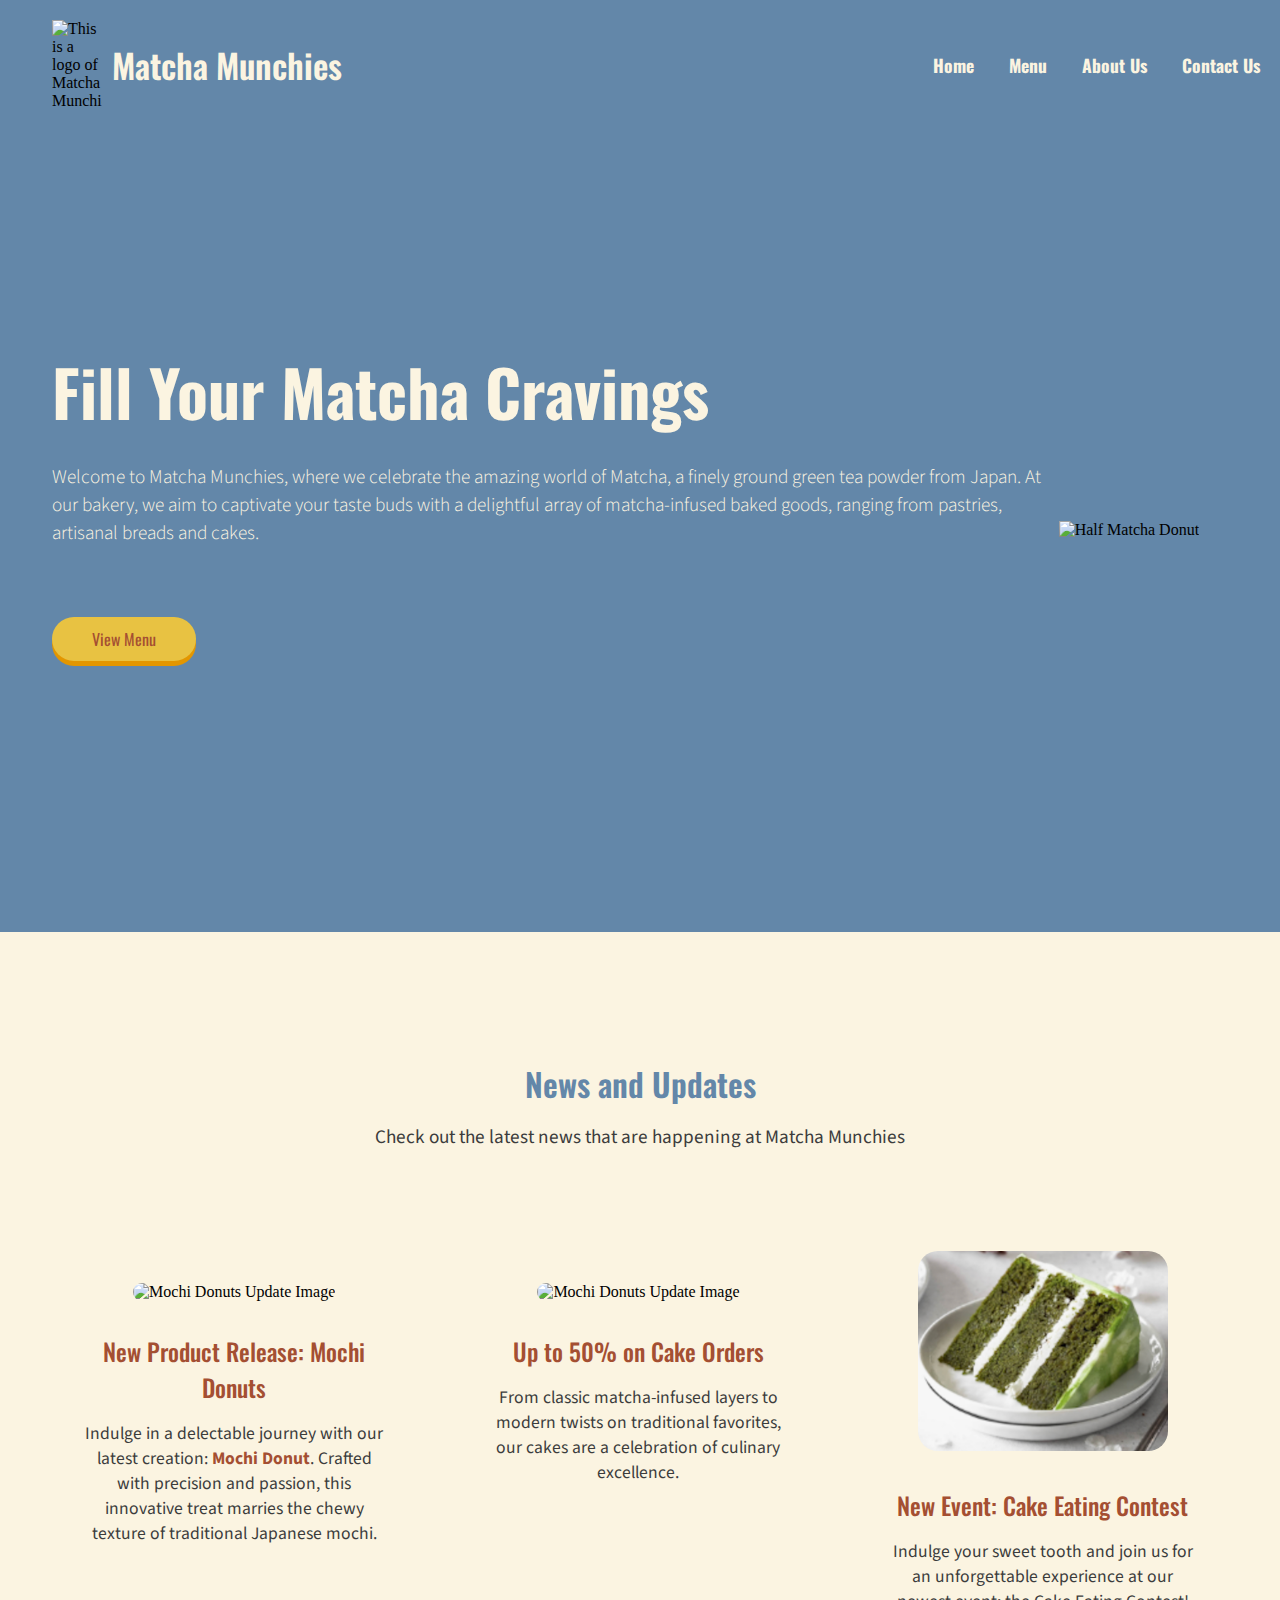
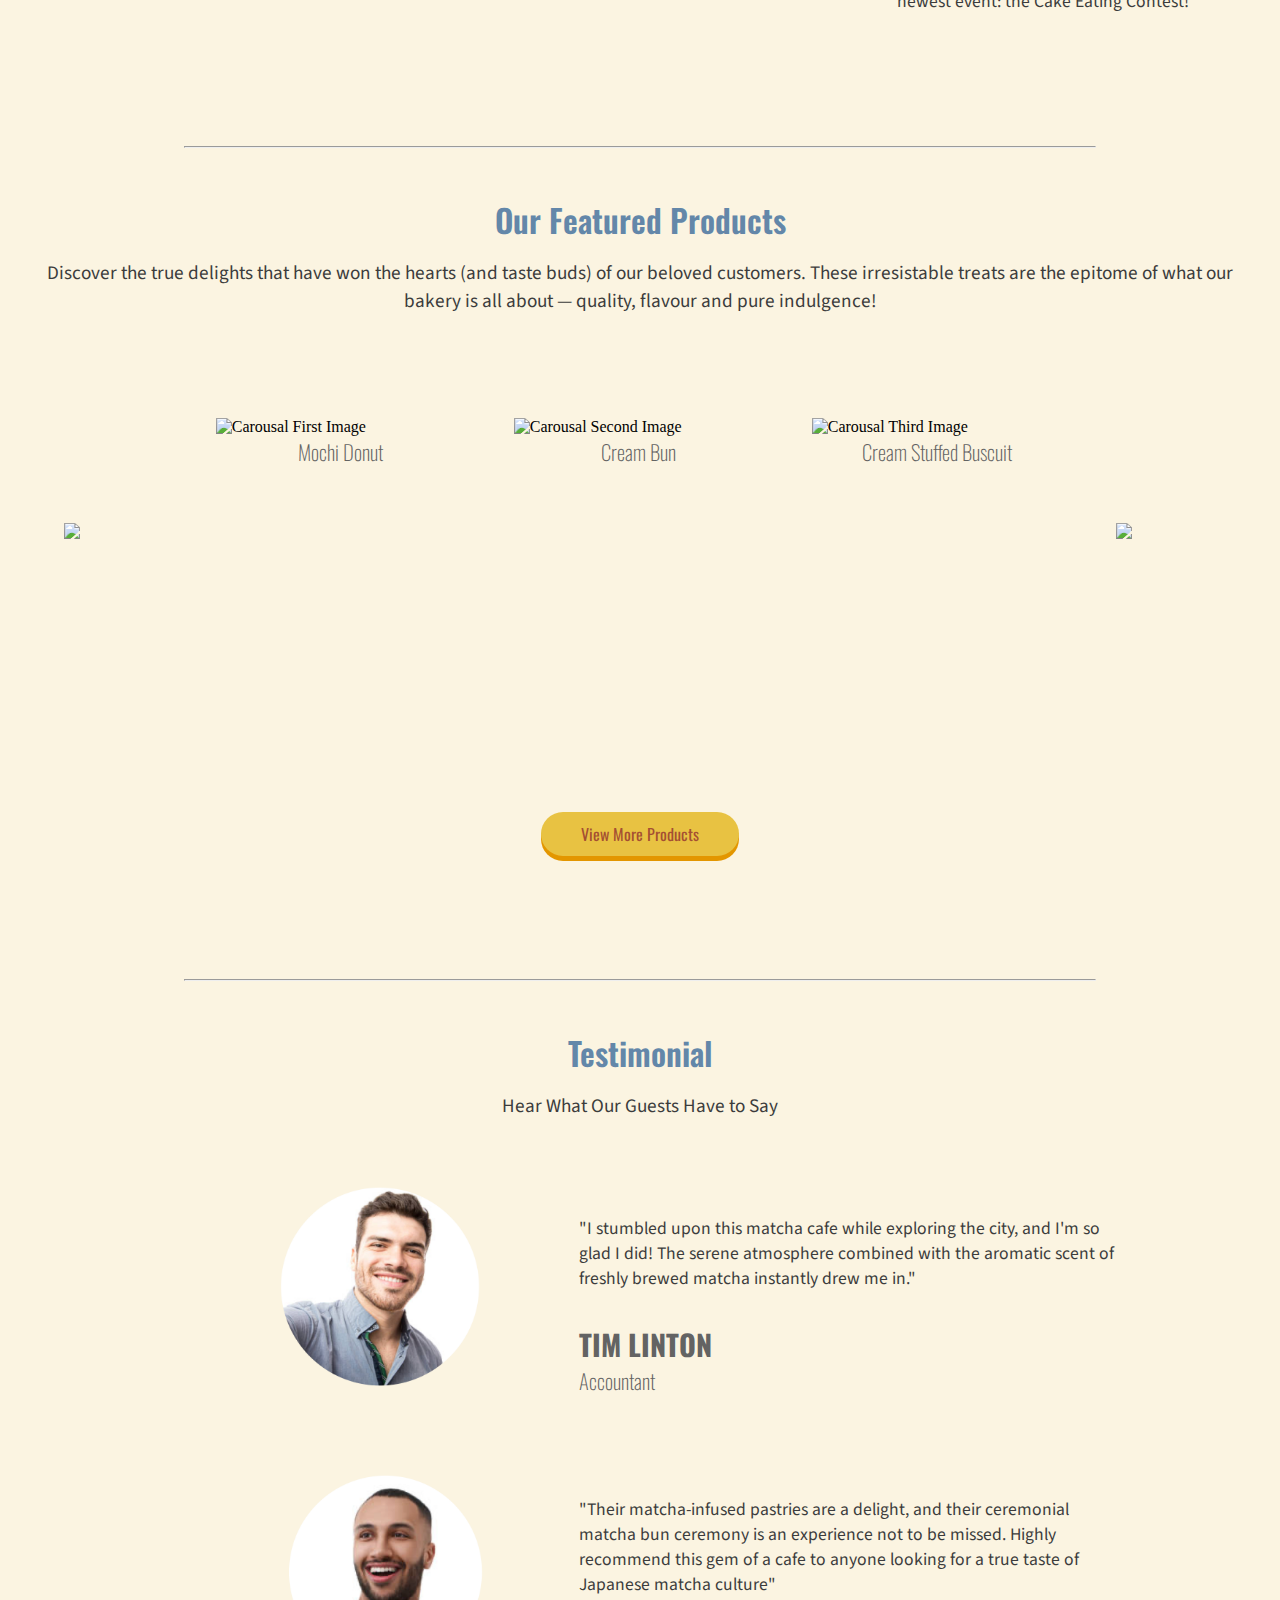
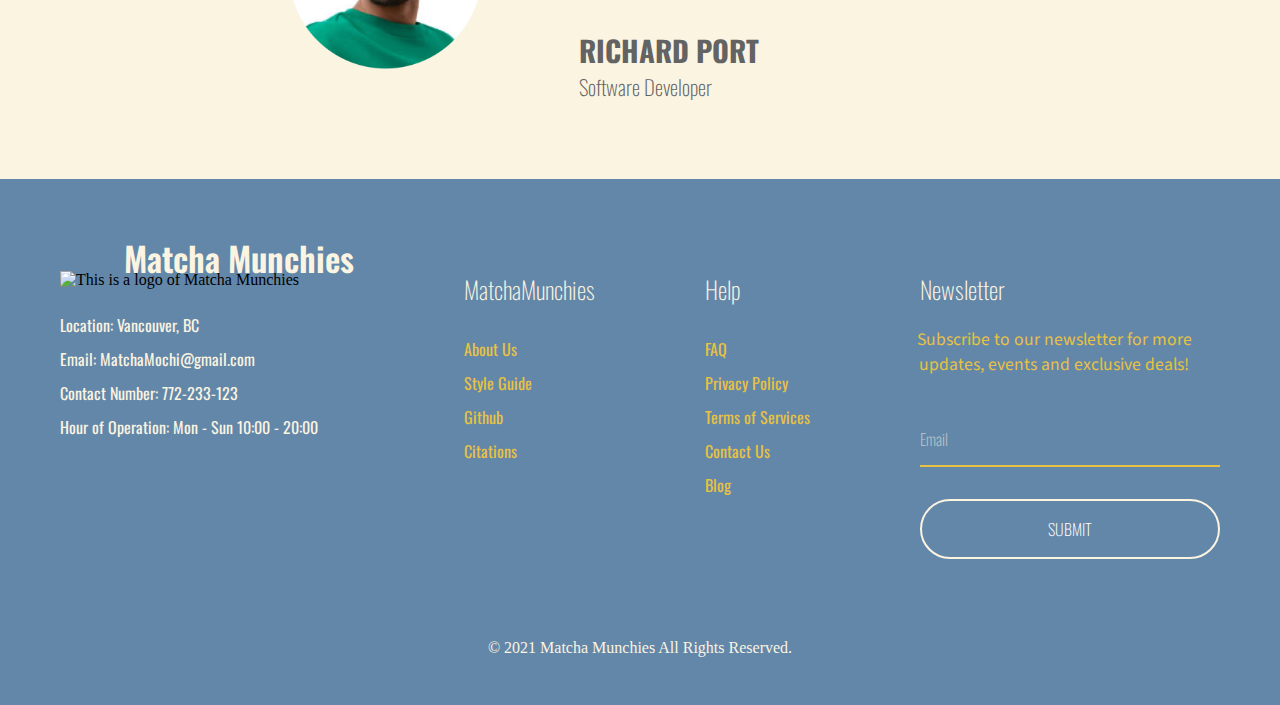
==== commit 0d2c752b: "Improve HTML && CSS" ====
--- a/index.html
+++ b/index.html
@@ -1,170 +1,250 @@
+<!------------------- HOMEPAGE ------------------->
 <!DOCTYPE html>
 <html lang="en">
 
 <head>
-  <meta charset="utf-8" />
-  <meta name="viewport" content="width=device-width, initial-scale=1.0">
-  <title>Home</title>
-  <link rel="stylesheet" href="css/main3.css">
-  <link rel="stylesheet" href="css/media.css">
-  <link rel="stylesheet" href="css/homepage.css">
-  <link rel="stylesheet" href="css/menu.css">
-  <link rel="stylesheet" href="css/checkout.css">
-  <link rel="stylesheet" href="https://fonts.googleapis.com/css?family=Oswald">
-  <link rel="stylesheet" href="https://fonts.googleapis.com/css?family=Source%20Sans%20Pro">
-  <link rel="stylesheet" href="https://fonts.googleapis.com/css2?family=Material+Symbols+Outlined:opsz,wght,FILL,GRAD@24,400,0,0">
+    <meta charset="utf-8"/>
+    <meta name="viewport" content="width=device-width, initial-scale-1.0">
+
+    <!-- CSS -->
+    <link rel="stylesheet" href="css/main.css">
+    <link rel="stylesheet" href="css/home.css">
+
+    <!-- Fonts -->
+    <link rel="stylesheet" href="https://fonts.googleapis.com/css?family=Oswald">
+	<link rel="stylesheet" href="https://fonts.googleapis.com/css?family=Source%20Sans%20Pro">
+
+    <!-- Hamburger Icon Link -->
+    <link rel="stylesheet" href="https://fonts.googleapis.com/css2?family=Material+Symbols+Outlined:opsz,wght,FILL,GRAD@24,400,0,0">
+
+    <title>Homepage</title>
+    
 </head>
 
-<body class="homepage">
+<body>
+    <!------- HEADER ------->
+    <header>
+      <nav class="navbar">
+
+        <img class="logo" src="img/logo.png" alt="This is a logo of Matcha Munchies">
+        <a class="company-name" href="index.html">Matcha Munchies</a>
+
+        <ul class="nav-links">
+          <li><span id="close-menu-btn" class="material-symbols-outlined">close</span></li>
+          <li><a href="index.html">Home</a></li>
+          <li><a href="menu.html">Menu</a></li>
+          <li><a href="about-us.html">About Us</a></li>
+          <li><a href="contact-us.html">Contact Us</a></li>
+        </ul>
+
+        <span id="hamburger-btn" class="material-symbols-outlined">menu</span>
+
+      </nav>
+    </header>
+
+     <!------- HERO SECTION ------->
+     <section class="home-hero-section">
+        <div class="content">
+            <h1>Fill Your Matcha Cravings</h1>
+                <p>Welcome to Matcha Munchies, where we celebrate the amazing world of Matcha, 
+                    a finely ground green tea powder from Japan. At our bakery, we aim to captivate
+                    your taste buds with a delightful array of matcha-infused baked goods, ranging 
+                    from pastries, artisanal breads and cakes.</p>
+            <a href="menu.html" class="button-link"><button class="button">View Menu</button></a>
+        </div>
+
+        <div class="hero-image">      
+            <img src="img/half-covered-donut.png" alt="Half Matcha Donut" id="homepage-hero-image">
+        </div>
+    </section>
+
+    <!------- MAIN SECTION ------->
+    <section class="home-main-section" id="first-home-main-section">
+        <div class="news-and-update-title">
+            <h2>News and Updates</h2>
+                <p>Check out the latest news that are happening at Matcha Munchies</p>
+        </div>
+        <div class="news-and-updates-container">
+            <div class="news-and-updates-item">
+                <img src="img/updatesimg1.png" alt="Mochi Donuts Update Image">
+            </div>
+            <div class="news-and-updates-item">
+                <h3>New Product Release: Mochi Donuts</h3>
+                <p>Indulge in a delectable journey with our latest creation: <a class="in-text-link" href="#">Mochi Donut</a>.
+                        Crafted with precision and passion, this innovative treat marries the chewy 
+                        texture of traditional Japanese mochi.</p>
+            </div>
+        </div>
+        <div class="news-and-updates-container">
+            <div class="news-and-updates-item">
+                <img src="img/updatesimg2.png" alt="Mochi Donuts Update Image">
+            </div>
+            <div class="news-and-updates-item">
+                <h3>Up to 50% on Cake Orders</h3>
+                    <p>From classic matcha-infused layers to modern twists on traditional favorites, 
+                        our cakes are a celebration of culinary excellence.</p>
+            </div>
+        </div>  
+        <div class="news-and-updates-container">
+            <div class="news-and-updates-item">
+                <img src="img/cake.png" alt="Cake Image">
+            </div>
+            <div class="news-and-updates-item">
+                <h3>New Event: Cake Eating Contest</h3>
+                    <p>Indulge your sweet tooth and join us for an unforgettable experience at our newest event: the Cake Eating Contest! </p>
+            </div>
+        </div>
+    </section>
+    
+      <!-- IMAGE CAROUSAL SECTION -->
+    <!-- source: https://getbootstrap.com/docs/4.0/components/carousel/ -->
+    <section class="home-main-section">
+        <hr>
+        <div class="feature-products-title">
+            <h2>Our Featured Products</h2>
+                <p>Discover the true delights that have won the hearts (and taste buds) of our beloved customers. 
+                    These irresistable treats are the epitome of what our bakery is all about — quality, flavour 
+                    and pure indulgence!</p>
+        </div>
+        <div class="carousal-container">
+            <div class="product-carousel-view">
+            <button id="prev-btn" class="prev-btn">
+                <img src="img/arrow1.svg" alt="Left Carousal Arrow" width="20" title="chevron-circle-left">
+            </button>
+                <div id="item-list" class="item-list">
+                    <div class="item">
+                        <img src="img/mochi-donut.png" alt="Carousal First Image"/>
+                        <h4>Mochi Donut</h4>
+                    </div>
+                    <div class="item">
+                        <img src="img/cream-bun.png" alt="Carousal Second Image"/>
+                        <h4>Cream Bun</h4>
+                    </div>
+                    <div class="item">
+                        <img src="img/cream-stuffed-biscuit.png" alt="Carousal Third Image"/>
+                        <h4>Cream Stuffed Buscuit</h4>
+                    </div>
+                    <div class="item">
+                        <img src="img/red-bean-filled-bread.png" alt="Carousal Fourth Image"/>
+                        <h4>Red Bean Filled Bread</h4>
+                    </div>
+                    <div class="item">
+                        <img src="img/sprinkle-donut.png" alt="Carousal Fifth Image"/>
+                        <h4>Sprinkle Donut</h4>
+                    </div>
+                    <div class="item">
+                        <img src="img/cream-glazed-bun.png" alt="Carousal Sixth Image"/>
+                        <h4>Cream Glazed Bun</h4>
+                    </div>
+                </div>
+            <button id="next-btn" class="next-btn">
+                <img src="img/arrow2.svg" alt="Left Carousal Arrow" width="20" title="chevron-circle-left">
+            </button>
+            </div>
+            <a href="menu.html" class="button-link"><button class="button">View More Products</button></a>
+        </div>
+        <hr>
+    </section>
+
+
+    <section class="home-main-section">
+        <div class="testimonial-title">
+            <h2>Testimonial</h2>
+                <p>Hear What Our Guests Have to Say</p>
+        </div>
+        <div class="testimonial-container">
+            <div class="testimonial-item">
+                <img src="img/user1.png" alt="User 1">
+            </div>
+            <div class="testimonial-item" id="person1-profile">
+                <p>"I stumbled upon this matcha cafe while exploring the city, and I'm so glad I did! 
+                    The serene atmosphere combined with the aromatic scent of freshly brewed matcha instantly drew me in."</p>
+                    <h4>TIM LINTON</h4>
+                    <h4>Accountant</h4>
+            </div>
+        </div>
+        <div class="testimonial-container">
+            <div class="testimonial-item">
+                <img src="img/user2.png" alt="User 2">
+            </div>
+            <div class="testimonial-item">
+                <p>"Their matcha-infused pastries are a delight, and their ceremonial matcha bun ceremony is an experience not to be missed.
+                    Highly recommend this gem of a cafe to anyone looking for a true taste of Japanese matcha culture"</p>
+                    <h4>RICHARD PORT</h4>
+                    <h4>Software Developer</h4>
+            </div>
+        </div>
+    </section>
+
+    <script src="js/script.js" defer></script>
   
-  <header>   
-    <nav class="navbar">
-      <div class="logo">
-        <a href="#"><img src="image/logo2.png" alt="Logo" class="img-bottom"></a>
-        <a href="#"><img src="image/logo1.png" class="img-top" alt="Logo"></a>
-      </div>
-      <ul class="menu-links">
-          <span id="close-menu-btn" class="material-symbols-outlined">close</span>
-          <li><a href='#'>Home</a></li>
-          <li><a href='menu.html'>Menu</a></li>
-          <li><a href='about-us.html'>About Us</a></li>
-          <li><a href='contact.html'>Contact Us</a></li>
-      </ul>
-      <span id="hamburger-btn" class="material-symbols-outlined">menu</span>
-    </nav>
-  </header>
-
-  <section class="hero-section">
-    <div class="content">
-        <h2>Fill Your Matcha Cravings!</h2>
-          <p> Welcome to Matcha Munchies, where we celebrate the amazing world of Matcha, 
-            a finely ground green tea powder from Japan. At our bakery, we aim to captivate
-            your taste buds with a delightful array of matcha-infused baked goods, ranging 
-            from pastries, artisanal breads and cakes.
-          </p>
-          <a href="menu.html" class="button-link"> <button class="button" id="homepage-hero-button">View Menu <span class="arrow">&#8594;</span></button></a>
-    </div>
-
-    <div class="image">      
-        <img src="image/halfmatchadonut-x1.png" alt="Half Matcha Bun" id="homepage-hero-image">
-    </div>
-  </section>
-
-  <section class="element">
-    <div class="image-left">
-        <a href="product1.html"><img src="image/updatesimg1.png" alt="First Image Event" id="home-image-left" class="round-image" style="width: 300px"></a>
-        <div>
-      <h2>New Product Release: Mochi Donuts</h2>
-          <p>Indulge in a delectable journey with our latest creation: the Mochi Donut.
-          Crafted with precision and passion, this innovative treat marries the chewy texture of traditional Japanese mochi with the irresistible sweetness of a classic donut.
-           Each bite unveils a symphony of flavors, from the delicate notes of rice flour to the luxurious glaze that coats every curve. </p>
-        </div>
-      </div>
-      
-      <div class="image-right">
-        <img src="image/updatesimg2.png"  alt="Second Image Event" class="round-image" style="width: 25%">
-        <div>
-      <h2>Up to 50% on Cake Orders</h2>
-          <p>From classic matcha-infused layers to modern twists on traditional favorites, our cakes are a celebration of culinary excellence. 
-            With savings of up to half off, there's never been a better time to indulge in the harmonious fusion of flavor and artist.</p>
-        </div>
-      </div>
-  </section>
-
-  <section class="element">
-    <h2 class="featured-product-title">Featured Matcha</h2>
-    <p class="featured-product-subtitle"> Explore the Irresistible Matcha Delights That Have Everyone Talking.</p>
-
-  <div class="featured-product">
-    <a href ="product.html"><img src="image/creambun.svg" class="image-nav" alt="Cream bun"></a>
-    <h3 class="product-description"><a href="product.html"> Cream Bun</a></h3>
-      <h4 class="product-price"><a href="product.html">$6.99</a></h4>
-  </div>
-
-  <a href="menu.html" class="button-link"> <button class="button" id="featured-button">View Menu  <span class="arrow">&#8594;</span></button></a>
-  <a href="checkout.html"><img src="image/cart.png" alt="Cart icon" class="cart-icon"></a>
-
-  </section>
+
+    <!-- Javascript for the Hamburger menu -->
+    <script>
+        const header = document.querySelector("header");
+        const hamburgerBtn = document.querySelector("#hamburger-btn");
+        const closeMenuBtn = document.querySelector("#close-menu-btn");
   
-  <script>
-    const header = document.querySelector("header");
-    const hamburgerBtn = document.querySelector("#hamburger-btn");
-    const closeMenuBtn = document.querySelector("#close-menu-btn");
-
-    function goToTop() {
-            window.scrollTo(0, 0);
-    }
-
-    <!-- for mobile -->
-    hamburgerBtn.addEventListener("click", () => header.classList.toggle("show-mobile-menu"));
-
-    closeMenuBtn.addEventListener("click", () => hamburgerBtn.click());
- 
-  </script>
-    
-  <!--<section class="footer">-->
-  <footer>
-    <div class="footer-row">
-
-       <div class="footer-contact-information">
-        <div class="logo">
-          <a href="#"><img src="image/logo2.png" alt="Logo"></a>
-          <a href="#"><img src="image/logo1.png" class="img-top" alt="Logo"></a>
-        </div>
-        
-        <ul class="footer-link">
-          <li>Location: Vancouver, BC</li>
-          <li>Email: MatchaMochi@gmail.com</li>
-          <li>Contact Number: 772-233-123</li>
-          <li>Hour of Operation: Mon - Sun 10:00 - 20:00</li>
-        </ul>
-        
-        <img src="image/facebook.svg" alt="Facebook Icon">
-        <img src="image/instagram.svg" alt="Instagram Icon" id="instagram">
-      </div>
-
-      <div class="footer-col">
-        <h4>MatchaMunchies</h4>
-        <ul class="footer-links">
-          <li><a href="about-us.html">About Us</a></li>
-          <li><a href="style-guide.html">Style Guide</a></li>
-          <li><a href="https://github.com/Frentzen100/P02---Style-Guide">Github</a></li>
-          <li><a href="citation.html">Citations</a></li>
-        </ul>
-      </div>
-
-      <div class="footer-col">
-        <h4>Help</h4>
-        <ul class="footer-links">
-          <li><a href="#">FAQ</a></li>
-          <li><a href="#">Privacy Policy</a></li>
-          <li><a href="#">Terms of Services</a></li>
-          <li><a href="contact.html">Contact Us</a></li>
-          <li><a href="#">Blog</a></li>
-        </ul>
-      </div>
-
-      <div class="footer-col">
-        <h4>Newsletter</h4>
-          <p>Subscribe to our newsletter for more updates, events and exclusive deals! </p>
-        <div class="form-group">
-            <input type="text" required />
-            <label>Email</label>
-            <input type = "submit" value ="Submit" onclick="goToTop()" >
-        </div>
-      </div>
-    </div>
-    <span class="copyright">&copy;  2021 Matcha Munchies All Rights Reserved. </span>
-  </footer>
-   
-
-
+        // Toggle mobile menu on hamburger button click
+        hamburgerBtn.addEventListener("click", () => header.classList.toggle("show-mobile-menu"));
   
-
-
-
-  
- 
+        // Close mobile menu on close button click
+        closeMenuBtn.addEventListener("click", () => hamburgerBtn.click());
+    </script>
+
+
+    <!--<section class="footer">-->
+    <footer>
+        <div class="footer-row">
+
+        <div class="footer-col">
+
+            <div class="company-info">
+                <img class="logo" src="img/logo.png" alt="This is a logo of Matcha Munchies">
+                <a class="company-name" href="index.html">Matcha Munchies</a>
+            </div>
+
+            <ul class="footer-links">
+            <li>Location: Vancouver, BC</li>
+            <li>Email: MatchaMochi@gmail.com</li>
+            <li>Contact Number: 772-233-123</li>
+            <li>Hour of Operation: Mon - Sun 10:00 - 20:00</li>
+            </ul>
+        </div>
+
+        <div class="footer-col">
+            <h4>MatchaMunchies</h4>
+            <ul class="footer-links">
+            <li><a href="about-us.html">About Us</a></li>
+            <li><a href="style-guide.html">Style Guide</a></li>
+            <li><a href="https://github.com/Frentzen100/P02---Style-Guide">Github</a></li>
+            <li><a href="citation.html">Citations</a></li>
+            </ul>
+        </div>
+
+        <div class="footer-col">
+            <h4>Help</h4>
+            <ul class="footer-links">
+            <li><a href="#">FAQ</a></li>
+            <li><a href="#">Privacy Policy</a></li>
+            <li><a href="#">Terms of Services</a></li>
+            <li><a href="contact.html">Contact Us</a></li>
+            <li><a href="#">Blog</a></li>
+            </ul>
+        </div>
+
+        <div class="footer-col">
+            <h4>Newsletter</h4>
+                <p>Subscribe to our newsletter for more updates, events and exclusive deals! </p>
+            <div class="form-group">
+                <input type="text" required />
+                <label>Email</label>
+                <input type = "submit" value ="Submit" onclick="goToTop()" >
+            </div>
+        </div>
+        </div>
+        <span class="copyright">&copy;  2021 Matcha Munchies All Rights Reserved. </span>
+    </footer>
+
 </body>
-
 </html>
--- a/css/main.css
+++ b/css/main.css
@@ -0,0 +1,1198 @@
+/* 
+STYLE GUIDE STYLING CSS
+ */
+
+/*----------------- Default styling for ALL sections -----------------*/
+:root{
+    --moody-indigo: #6387A9;
+    --candlelight-ivory: #FBF4E1;
+    --chestnut: #A44F32;
+    --maize: #E8C242;
+    --harvest-gold: #E39600;
+    --sunny-yellow: #f7d154;
+    --spanish-grey: #9E9E9E;
+    --grey: #636363;
+    --light-grey: #DDDDDD;
+    --dark-grey: #3C3C3C;
+    --white: #FFFFFF;
+    --maximum-green: #627C39;
+}
+
+* {
+    margin: 0;
+    padding: 0;
+    box-sizing: border-box;
+    /* outline: #A44F32 solid 2px; */
+}
+
+html {
+    scroll-behavior: smooth;
+}
+
+body {
+    background-color: var(--moody-indigo);
+}
+
+h1 {
+    font-family: Oswald, sans-serif;
+    font-weight: 900;
+    font-size: 4rem;
+    color: var(--candlelight-ivory);
+}
+
+h2 {
+    font-family: Oswald, sans-serif;
+    font-weight: 600;
+    font-size: 2rem;
+    color: var(--moody-indigo);
+}
+
+
+h3 {
+    font-family: Oswald, sans-serif;
+    font-weight: 500;
+    font-size: 1.5rem;
+    color: var(--chestnut);
+}
+  
+h4 {
+    font-family: Oswald, sans-serif;
+    font-weight: 200;
+    font-size: 1.3rem;
+    color: var(--grey);
+}
+  
+p {
+    font-family: Source Sans Pro, sans-serif;
+    color: var(--dark-grey);
+    font-size: 1.1rem;
+}
+
+code {
+    background-color: var(--light-grey);
+    padding: 0.6rem;
+    display: block;
+    color: var(--dark-grey);
+    max-width: 100%;
+}
+
+li{
+    font-family: Oswald, sans-serif;
+}
+
+/*----------------- Header styling -----------------*/
+header {
+    position: fixed;
+    top: 0;
+    left: 0;
+    width: 100%;
+    padding: 20px;
+    background-color: var(--moody-indigo);
+    z-index: 1000;
+}
+
+/* Navigation bar styling */
+.navbar {
+    display: flex;
+    align-items: center;
+    justify-content: space-between;
+    max-width: 1300px;
+    gap: 10px;
+}
+
+.navbar .nav-links {
+    display: flex;
+    list-style: none;
+    gap: 35px;
+}
+  
+.navbar a {
+    color: var(--candlelight-ivory);
+    text-decoration: none;
+    transition: 0.2s ease;
+    font-family: Oswald, sans-serif;
+    font-weight: 700;
+    font-size: 1.1rem;
+}
+
+.navbar a:hover {
+    color: var(--chestnut);
+}
+
+.navbar .logo {
+    max-width: 100%;
+    width: 4%;
+    height: auto;
+    margin-left: 2rem;
+}
+
+.navbar .company-name {
+    color: var(--candlelight-ivory);
+    margin-right: auto;
+    font-weight: 600;
+    font-family: Oswald, sans-serif;
+    font-size: 2.1rem;
+    text-decoration: none;
+}
+
+/* Hamburger Button Styling */
+#close-menu-btn {
+    position: absolute;
+    right: 20px;
+    top: 20px;
+    cursor: pointer;
+    display: none;
+}
+  
+#hamburger-btn {
+    color: var(--candlelight-ivory);
+    cursor: pointer;
+    display: none;
+}
+
+/*----------------- Hero Section styling -----------------*/
+.hero-section {
+    height: 50vh;
+    background-color: var(--moody-indigo);
+    background-position: center;
+    background-size: cover;
+    display: flex;
+    align-items: center;
+    padding: 0 20px;
+    margin-bottom: 2rem;
+}
+
+.hero-section .content {
+    max-width: 1200px;
+    margin: 0 auto;
+    width: 100%;
+    color: var(--candlelight-ivory);
+    margin-top: 7rem;
+    text-align: center;
+}
+
+.hero-section .content h1 {
+    line-height: 80px;
+}
+
+
+.hero-section .content p {
+    font-weight: 300;
+    margin-top: 40px;
+    font-size: 1.2rem;
+    color: var(--candlelight-ivory)
+}
+
+/*----------------- Sections Styling -----------------*/
+.main-sections {
+    margin-bottom: 2rem;
+    padding: 4rem;
+    padding-bottom: 2rem;
+    padding-top: 3rem;
+    max-width: 1400px;
+    margin: 0 auto;
+    width: 100%;
+    background-color: var(--candlelight-ivory);
+    border-radius: 2rem;
+    margin-top: 3rem;
+    margin-left: auto;
+}
+
+.main-sections h3,
+.main-sections h4,
+.main-sections p {
+    margin-bottom: 1rem;
+}
+
+.element {
+    padding-bottom: 3rem;
+    padding-top: 3rem;
+    border-top-width: 0.15rem;
+    border-top-style: solid;
+    border-top-color:var(--spanish-grey);
+}
+
+/*----------------- Interactive Elements -----------------*/
+/* In-text Link Styling */
+.in-text-link {
+    font-weight: 700;
+    color: var(--chestnut);
+    text-decoration: none;
+    transition: color 0.3s ease;
+}
+  
+.in-text-link:hover {
+    color: #a44e32b3;
+    text-decoration: underline;
+}
+
+/* Navigation Link Styling */
+.button {
+    padding: 10px 40px;
+    font-family: Oswald;
+    font-size: 1rem;
+    text-align: center;
+    text-decoration: none;
+    cursor: pointer;
+    outline: none;
+    color: var(--white);
+    background-color: var(--maize);
+    color: var(--chestnut);
+    border: none;
+    border-radius: 60px;
+    box-shadow: 0 5px var(--harvest-gold);
+    transition: background-color 0.3s ease;
+}
+  
+.button:hover {
+    background-color: var(--sunny-yellow);
+}
+  
+.button:active {
+    background-color: var(--sunny-yellow);
+    box-shadow: 0 5px var(--harvest-gold);
+    transform: translateY(4px);
+}
+
+/* Submit and Reset Buttons Styling */
+.buttons-group { /* this is for demo, not in the actual website */
+    background: var(--moody-indigo);
+    padding: 2rem;
+    width: 40%;
+    text-align: center;
+}
+
+.button-link {
+    text-decoration: none;
+}
+
+input[type="reset"],
+input[type="submit"] {
+    font-family: Oswald, sans-serif;
+    font-weight: 100;
+    font-size: 1rem;
+    border: var(--candlelight-ivory) solid 2px;
+    border-radius: 2rem;
+    background-color: transparent; 
+    color: var(--candlelight-ivory);
+    padding: 5px 35px;
+    position: relative;
+    text-decoration: none;
+    cursor: pointer;
+    transition: background-color 0.3s ease;
+    transition: color 0.3s ease;
+}
+  
+input[type="reset"]:hover,
+input[type="submit"]:hover {
+    background-color: rgba(250, 244, 227, 0.5);
+    color: var(--chestnut)
+}
+  
+/* Text Input + Label Styling */
+.form-group {
+    position: relative;
+    padding: 20px 0;
+    width: 300px;
+    max-width: 100%;
+}
+    
+.form-group input {
+    border: none;
+    border-bottom: 2px solid var(--chestnut);
+    background-color: var(--candlelight-ivory);
+    color: var(--dark-grey);
+    display: block;
+    font-size: 16px;
+    padding: 10px 10px;
+    width: 100%;
+}
+    
+.form-group label {
+    color: #A44F32;
+    opacity: 0.6;
+    font-family: Oswald;
+    font-size: 1.1rem;
+    font-weight: 100;
+    position: absolute;
+    top: 0;
+    left: 0;
+    pointer-events: none;
+    transform: translateY(30px);
+}
+    
+.form-group input:valid,
+.form-group input:focus {
+    outline: none;
+}
+    
+.form-group input:valid + label,
+.form-group input:focus + label {
+    color: #A44F32;
+    opacity: 1;
+    font-size: 1rem;
+    transform: translateY(0);
+}
+    
+.form-group label {
+    transition: all 0.2s ease-in-out;
+}
+
+/* Radio Buttons */
+.radio-group ul {
+    list-style: none;
+    margin: 0;
+    padding: 0;
+}
+  
+.radio-group li {
+    margin: 0.5em 0;  
+}
+  
+.radio-group input[type="radio"] {
+    border: 0 !important;
+    clip: rect(1px, 1px, 1px, 1px);
+    height: 1px !important;
+    overflow: hidden;
+    padding: 0 !important;
+    position: absolute !important;
+    width: 1px !important;
+}
+  
+.radio-group label {
+    color: var(--dark-grey);
+    font-family: Oswald;
+    display: inline-flex;
+    align-items: center;
+}
+  
+.radio-group label::before {
+    content: '';
+    display: block;
+    height: 1.25em;
+    width: 1.25em;
+    border: solid 1px var(--spanish-grey);
+    border-radius: 50%;
+    margin-right: 0.5em;
+    transition: border ease-in 150ms, box-shadow ease-in 150ms;
+}
+  
+.radio-group input[type="radio"]:checked + label,
+.radio-group input[type="radio"]:focus + label {
+    color: var(--chestnut);
+}
+  
+.radio-group input[type="radio"]:checked + label::before {
+    background: radial-gradient(0.75em circle at center, currentColor 50%, transparent 55%);
+    box-shadow: 0 0 1em 0 val(--chestnut);
+    border-color: currentColor;
+}
+  
+.radio-group input[type="radio"]:focus + label::before {
+    box-shadow: 0 0 1em 0 #a44e32a1;
+    border-color: currentColor;
+}
+  
+/* Image as a Link Styling */
+.image-nav {
+    transition: opacity 0.3s ease-in-out;
+}
+  
+.image-nav:hover {
+    opacity: 0.5;
+}
+
+
+/*----------------- Text Elements -----------------*/
+/* Text Styling */
+ #text_elements h1 {
+    text-shadow: 2px 2px 4px rgba(0, 0, 0, 0.5);
+}
+
+/* Number Lists Styling */
+.number-list::before{
+    content: counter(li) ".";
+    color: var(--dark-grey);
+    font-family: Oswald;
+    margin-left: auto;
+    display: inline-block;
+    width: 32px;
+    font-size: 1.3rem;
+}
+  
+.number-list{
+    counter-increment: li;
+    margin-bottom: 16px;
+    font-family: Oswald, sans-serif;
+    color: var(--dark-grey);
+    list-style-type: none;
+    font-size: 1.3rem;
+}
+
+#combined_elements .navbar {
+    background-color: var(--moody-indigo);
+    padding: 2rem;
+}
+
+/*----------------- Combined Elements -----------------*/
+/* Product Listing Styling */
+.product-listing { /* this is just for testing demo, it will not be on the website */
+    display: flex;
+    flex-direction: row;
+    justify-content: space-around;
+    flex-wrap: wrap;
+    background-color: var(--moody-indigo);
+    padding: 2% 3%;
+}
+
+.product-card {
+    display: flex;
+    flex-direction: column;
+    border: var(--candlelight-ivory) solid 2px;
+    border-radius: 30px;
+    width: 22%; 
+    max-width: 22%;
+    padding: 3% 3%;
+    margin: 1% 1%; 
+    text-align: center;
+    align-items: center;
+    justify-content: center;
+}
+
+.product-img {
+    max-width: 100%;
+    display: block;
+    align-items: center;
+    transition: opacity 0.3s ease-in-out;
+}
+
+.product-img:hover {
+    opacity: 0.5;
+}
+
+.product-card h2 {
+    font-size: 1.5rem; 
+    color: var(--candlelight-ivory);
+    margin-top: 2rem; 
+}
+
+.product-card h3 {
+    font-size: 1.2rem; 
+    font-weight: 100;
+    color: var(--candlelight-ivory);
+    margin-top: 1rem;
+    margin-bottom: 4rem;
+}
+  
+.product-description {
+    max-width: 100%;
+}
+
+.quantity-wrapper {
+    display: flex;
+    align-items: center;
+    justify-content: center;
+    padding: 2px;
+    border: var(--candlelight-ivory) solid 2px;
+    border-radius: 2rem;
+    width: 50%;
+    margin: auto;
+    margin-bottom: 1rem;
+}
+
+.quantity-wrapper .num {
+    width: 20px;
+    height: 20px;
+    background-color: none;
+    color: var(--candlelight-ivory);
+    font-family: Oswald, sans-serif;
+    font-weight: 100;
+    font-size: 1rem;
+    font-weight: bold;
+    display: flex;
+    align-items: center;
+    justify-content: center;
+    cursor: pointer;
+    user-select: none;
+    border-radius: 5px;
+}
+
+.quantity-wrapper .minus,
+.quantity-wrapper .plus {
+    width: 20px;
+    height: 20px;
+    color: var(--candlelight-ivory);
+    font-family: Oswald, sans-serif;
+    font-weight: 100;
+    font-size: 1.2rem;
+    font-weight: bold;
+    display: flex;
+    align-items: center;
+    justify-content: center;
+    cursor: pointer;
+    user-select: none;
+    border-radius: 5px;
+    transition: color 0.3s ease;
+}
+
+.quantity-wrapper .minus:hover,
+.quantity-wrapper .plus:hover {
+    color: var(--chestnut);
+}
+
+.product-card .button-link input[type="submit"] {
+    padding: 10px 40px; 
+    font-size: 1.2rem; 
+    width: 100%;
+}
+
+/* Payment Form Styling */
+.form-group {
+    display: flex;
+    flex-direction: column;
+}
+
+label[for="card-number"]{
+    transform: translateY(100px);
+}
+  
+label[for="expiry-date"]{
+    transform: translateY(170px);
+}
+  
+label[for="cvv"]{
+    transform: translateY(245px);
+}
+  
+.form-group input:valid + label[for="card-number"], .form-group input:focus + label[for="card-number"] {
+    margin-top: 4.5rem;
+}
+  
+.form-group input:valid + label[for="expiry-date"], .form-group input:focus + label[for="expiry-date"] {
+    margin-top: 9rem;
+}
+  
+.form-group input:valid + label[for="cvv"], .form-group input:focus + label[for="cvv"] {
+    margin-top: 13.5rem;
+}
+
+.spacing{
+    margin-bottom: 2rem;
+    transform: translateY(32px);
+}
+
+.payment-group .button {
+    margin-top: 3rem;
+    margin-left: 10rem;
+}
+
+.payment-form button{
+    float: right;
+    margin-right: 2rem;
+}
+
+/* Checkout Cart Styling */
+.cart{
+    width: 80%;
+    margin: 0 auto;
+    margin-top: 5rem;
+  }
+  
+  table{
+    width: 100%;
+  }
+  
+  th:first-child,
+  td:first-child {
+    width: 70%;
+  }
+  
+  th.totals, td.totals, th.quantitys, td.quantitys {
+    width: 15%; 
+  }
+  
+  
+  th.totals, td.totals{
+    text-align: right;
+  }
+  
+  th.quantitys, td.quantity, th.products{
+    text-align: left;
+  }
+
+  .cart-main-section{
+    background-color: var(--moody-indigo);
+  }
+
+  .cart-title{
+    margin-bottom: 2rem;
+  }
+  
+  .checkout-navbar{
+    border: solid 1px var(--granite-gray);
+  }
+  
+  .cart img:hover{
+    opacity: 0.5;
+  }
+  
+  
+  .cart-image-nav{
+    width: 150px;
+    height: 150px;
+  }
+  
+  .checkout-item{
+    display: flex;
+    position: relative;
+    padding-bottom: 30px;
+    padding-top: 30px;
+    border-color: var(--granite-gray);
+    border-width: 0.1rem;
+  }
+  
+  .checkout-item-text{
+    margin-left: 60px;
+    margin-top: 20px;
+  }
+  
+  .checkout-item-description{
+    font-size: 2rem;
+     width: 14rem;
+  }
+  
+  .checkout-item-price, .checkout-item-quantity, .checkout-item-total{
+    font-weight: 100;
+  }
+  
+  .checkout-item-price, .checkout-item-quantity, .checkout-item-description{
+    margin-top: 20px;
+  }
+  
+  .checkout-item-total{
+    text-align: right;
+    width: 97%;
+    margin-left: 20px;
+    margin-top:  60px;
+    position: absolute;
+  }
+  
+  .checkout-total {
+    text-align: right;
+    font-size: 2rem;
+    padding-top: 1.75rem;
+    padding-bottom: 1.75rem;
+  }
+  
+  .checkout-button{
+     float: right;
+     width: 300px;
+     padding: 1em 1em;
+  }
+  
+  .vertical-line{
+    width: 1px;
+    margin-left: 5rem;
+    background-color: var(--gray);
+    margin-top: 1rem;
+  }
+  
+  
+  .checkout-footer{
+    margin-top: 6rem;
+  } 
+  
+  table {
+    border-collapse: collapse;
+  }
+  
+  tr {
+    border-bottom: 3px solid var(--white);
+  }
+  
+  th{
+    padding-bottom: 1rem;
+    color: var(--white);
+  }
+  
+  .totals h3, .checkout-total{
+    color: var(--white);
+  }
+
+  .cart-main-section button{
+    float: right;
+  }
+  
+  .cart-main-section{
+    padding-bottom: 5rem;
+  }
+  
+  .checkout-item-description, .checkout-item-price {
+    color: var(--white);
+  }
+  
+/* News + Updates Styling */
+
+/* User Feedback Form Styling */
+/* Source for feedback form: https://www.w3schools.com/howto/howto_css_contact_form.asp */
+.feedback_container [type=text], select, textarea{
+    width: 100%;
+    font-family: Source Sans Pro, sans-serif;
+    padding: 12px;
+    border: 1px solid var(--moody-indigo);
+    color: var(--dark-grey);
+    background-color: var(--candlelight-ivory);
+    border-radius: 4px;
+    box-sizing: border-box;
+    resize: vertical;
+    transition: background-color 0.3s ease;
+}
+
+.feedback_container [type=text]:hover,
+select:hover,
+textarea:hover {
+    background-color: rgb(106, 135, 166, 0.4);
+}
+  
+.feedback_container label {
+    font-family: Oswald, sans-serif;
+    font-size: 1.2rem;
+    color: var(--moody-indigo);
+    padding: 12px 12px 12px 0;
+    display: inline-block;
+}
+  
+.feedback_container {
+    border-radius: 5px;
+    background-color: var(--candlelight-ivory);
+    padding: 20px;
+}
+  
+.col-25 {
+    float: left;
+    width: 20%;
+    margin-top: 3px;
+}
+  
+.col-75 {
+    float: left;
+    width: 80%;
+    margin-top: 6px;
+}
+  
+.row:after {
+    content: "";
+    display: table;
+    clear: both;
+}
+
+.row button{
+    margin-top: 2rem;
+    float: right;
+}
+  
+/*---------------- Footer Styling ------------------*/
+footer .footer-row {
+    display: flex;
+    flex-wrap: wrap;
+    justify-content: space-between;
+    gap: 3.5rem;
+    padding: 60px;
+}
+
+.footer-row .footer-col h4 {
+    color: var(--candlelight-ivory);
+    font-size: 1.5rem;
+}
+
+.footer-col{
+  padding-top: 2rem;
+  display: flex;
+  flex-direction: column;
+}
+
+.footer-col .footer-links { 
+    margin-top: 30px;
+    color: var(--candlelight-ivory);
+}
+
+.footer-col .footer-links li, .footer-contact-information li{
+    list-style: none;
+    margin-bottom: 10px;
+}
+
+.footer-contact-information li{
+  color: var(--candlelight-ivory);
+}
+
+.footer-col .footer-links li a {
+    text-decoration: none;
+    color: var(--maize);
+    transition: color 0.3s ease;
+}
+
+.footer-col .footer-links li a:hover {
+  color: var(--chestnut);
+}
+
+.footer-col p {
+  margin: 20px 0;
+  margin-left: -1rem;
+  color: var(--maize);
+  max-width: 300px;
+}
+
+.footer .form-group {
+    position: relative;
+    padding: 20px 0;
+    width: 300px;
+    max-width: 100%;
+}
+    
+footer .form-group input[type="text"] {
+    border: none;
+    border-bottom: 2px solid var(--maize);
+    background-color: var(--moody-indigo);
+    color: #333;
+    display: block;
+    font-size: 16px;
+    padding: 10px 0;
+    padding-top: 20px;
+    width: 100%;
+}
+
+footer .form-group label {
+    color: var(--candlelight-ivory);
+    opacity: 0.6;
+    font-family: Oswald;
+    font-size: 1rem;
+    font-weight: 100;
+    position: absolute;
+    top: 0;
+    left: 0;
+    pointer-events: none;
+    transform: translateY(30px);
+}
+    
+footer .form-group input:valid,
+    .form-group input:focus {
+    outline: none;
+}
+    
+footer .form-group input:valid + label, 
+footer .form-group input:focus + label {
+    color: var(--candlelight-ivory);
+    opacity: 1;
+    font-size: 1.5rem;
+    transform: translateY(0);
+}
+    
+footer .form-group label {
+    transition: all 0.2s ease-in-out;
+}
+
+footer input[type="submit"] {
+    font-family: Oswald;
+    font-size: 1rem;
+    background-color: var(--moody-indigo);
+    border: solid 2px var(--candlelight-ivory);
+    /*box-shadow: 1px 4px 0 #3A4A21;*/
+    border-radius: 4rem;
+    color: white;
+    padding: 1em 1em;
+    position: relative;
+    text-decoration: none;
+    text-transform: uppercase;
+    /*border: none; */
+    cursor: pointer;
+    margin-top: 2rem;
+  }
+/*
+footer input[type="submit"]:hover {
+    background-color: #4b5f2a;
+}
+*/
+  
+footer input[type="submit"]:active {
+    box-shadow: none;
+    top: 5px;
+}
+
+.copyright{
+  position: absolute;
+  width: 100%;
+  text-align: center;
+  color: var(--candlelight-ivory);
+  padding-bottom: 3rem;
+}
+
+footer .company-name {
+    color: var(--candlelight-ivory);
+    margin-right: auto;
+    font-weight: 600;
+    font-family: Oswald, sans-serif;
+    font-size: 2.1rem;
+    text-decoration: none;
+
+}
+
+footer img {
+    width: 50px;
+    height: auto;
+}
+
+.company-info a{
+    margin-top: -3.5rem;
+    margin-left: 4rem;
+    display: flex;
+}
+
+
+
+*----------------- Brand Components Elements -----------------*/
+/* Fonts Selection Styling */
+.typography td h1 {
+    text-shadow: 2px 2px 4px rgba(0, 0, 0, 0.5);
+}
+
+.typography td {
+    font-family: Source Sans Pro;
+}
+
+.typography td{
+    border-bottom: 0.1rem solid var(--spanish-grey);
+    font-size: 1.25rem;
+    padding: 0.75rem 0.5rem 0.75rem 0.25rem;
+}
+
+/* Color Palette Styling */
+table {
+    border-collapse: collapse;
+  }
+
+  tr {
+    border-bottom: 1px solid var(--spanish-grey);
+  }
+
+  th{
+    padding-bottom: 1rem;
+    opacity: 50%;
+  }
+
+.rect{
+    width: 100%;
+    height: 6rem;
+  }
+
+  .rect1{
+    background-color: var(--moody-indigo);
+  }
+
+  .rect2{
+    background-color: var(--chestnut);
+  }
+
+  .rect3{
+    background-color: var(--dark-grey);
+  }
+
+  .rect4{
+    background-color: var(--xanthous);
+  }
+
+  .rect5{
+    background-color: var(--harvest-gold);
+  }
+
+  .rect6{
+    background-color: var(--candlelight-ivory);
+    border: 0.5px solid var(--dark-grey);
+  }
+
+  .color-palette td,.color-palette th{
+    width: 33%;
+    font-family: Oswald, sans-serif;
+    text-align: center;
+    padding: 1.5rem 2rem;
+    border: 0.1rem solid var(--spanish-grey);
+  }
+
+  .color-palette{
+    border-collapse: collapse;
+  }
+
+  .color-palette th{
+    font-size: 1.2rem;
+  }
+
+  .color-palette td {
+    color: var(--dark-grey);
+
+  }
+
+/* Potential Imagery */
+.product-image{
+    width: 200px;
+    height: 150px;
+    padding-right: 2.3rem;
+}
+
+.logo-background {
+    background-color: var(--moody-indigo);
+    padding: 3rem;
+    width: 25%;
+    text-align: center;
+}
+
+.logo-image {
+    width: 140px;
+    height: 150px;
+}
+
+/* Citations */
+#citations ul li {
+    margin-top: 2rem;
+    font-family: Source Sans Pro, sans-serif;
+    overflow-x: hidden;
+}
+
+
+
+/*----------------- Media Queries -----------------*/
+@media screen and (max-width: 600px) {
+    .col-25, .col-75, input[type=submit] {
+      width: 100%;
+      margin-top: 0;
+    }
+
+    .product-card .button-link input[type="submit"] {
+        font-size: 0.9rem;
+    }
+}
+
+@media (max-width: 992px) {
+    .navbar .logo {
+        width: 7%; 
+    }
+
+    .product-card .button-link input[type="submit"] {
+        font-size: 1.1rem;
+    }
+
+    .product-listing {
+        padding: 5% 5%; 
+    }
+
+    .product-card {
+        width: 45%; 
+        max-width: 45%;
+    }
+}
+
+@media (max-width: 768px) {
+
+    header {
+        padding: 10px;
+    }
+
+    header.show-mobile-menu::before {
+        content: "";
+        position: fixed;
+        left: 0;
+        top: 0;
+        width: 100%;
+        height: 100%;
+        backdrop-filter: blur(5px);
+    }
+
+    .navbar .company-name {
+        font-size: 1.5rem;
+    }
+
+    
+    #hamburger-btn {
+        display: block;
+        color: var(--candlelight-ivory);
+        font-size: 40px;
+    } 
+    
+    #close-menu-btn {
+        display: block;
+        color: var(--chestnut);
+    }
+
+    .navbar .nav-links {
+        position: fixed;
+        top: 0;
+        left: -250px;
+        width: 250px;
+        height: 100vh;
+        background: var(--candlelight-ivory);
+        flex-direction: column;
+        padding: 70px 40px 0;
+        transition: left 0.2s ease;
+    }
+
+    header.show-mobile-menu .navbar .nav-links {
+        left: 0;
+    }
+
+    .navbar a {
+        color: var(--chestnut);
+    }
+
+    .navbar .logo {
+        width: 7%; 
+    }
+
+    .hero-section .content {
+        text-align: center;
+    }
+
+    .hero-section .content :is(h1, p) {
+        max-width: 100%;
+    }
+
+    .hero-section .content h1 {
+        font-size: 2.9rem;
+        line-height: 60px;
+    }
+    
+    .hero-section .content button {
+        padding: 9px 18px;
+    }
+
+    .product-listing {
+        padding: 5% 5%;
+    }
+
+    .product-card {
+        width: 80%;
+        max-width: 80%;
+        margin: 5% 5%;
+    }
+
+    .product-card h2 {
+        font-size: 1.5rem;
+        margin-top: 1.5rem;
+    }
+
+    .product-card h3 {
+        font-size: 1.1rem; 
+        margin-top: 0.8rem; 
+        margin-bottom: 2.5rem; 
+    }
+
+    .quantity-wrapper .num {
+        font-size: 0.9rem;
+    }
+
+    .quantity-wrapper .minus,
+    .quantity-wrapper .plus {
+        font-size: 1rem; 
+    }
+
+    .product-card .button-link input[type="submit"] {
+        font-size: 1rem; 
+    }
+}
--- a/css/home.css
+++ b/css/home.css
@@ -0,0 +1,501 @@
+/* 
+HOME PAGE STYLING CSS
+ */
+
+/*----------------- Default styling for ALL sections -----------------*/
+* {
+    box-sizing: border-box;
+    /*outline: #A44F32 solid 2px;*/
+}
+
+/*----------------- Hero Section Styling -----------------*/
+
+.home-hero-section {
+    height: 100vh;
+    background-color: var(--moody-indigo);
+    background-position: center;
+    background-size: cover;
+    display: flex;
+    align-items: center;
+    padding: 0 20px;
+    margin-bottom: 2rem;
+}
+
+.home-hero-section .content {
+    max-width: 1300px;
+    margin: 0 auto;
+    width: 100%;
+    color: var(--candlelight-ivory);
+    margin-top: 7rem;
+    margin-left: 2rem;
+}
+
+.home-hero-section .content h1 {
+    line-height: 80px;
+    max-width: 1000px;
+}
+
+.home-hero-section .content p {
+    font-weight: 300;
+    max-width: 1000px;
+    margin-top: 2rem;
+    font-size: 1.2rem;
+    text-align: left;
+    color: var(--candlelight-ivory)
+}
+
+.home-hero-section .button {
+    margin-left: auto;
+}
+
+.hero-image {
+    flex-basis: 20%; 
+    margin-top: 10rem;
+    max-width: 1300px;
+}
+
+/*----------------- Main Section Styling -----------------*/
+.home-main-section {
+    margin-bottom: 5rem;
+    margin-top: 5rem;
+    padding: 4rem 2rem;
+    max-width: 100%;
+    margin: 0 auto;
+    background-color: var(--candlelight-ivory);
+    margin-left: auto;
+}
+
+#first-home-main-section{
+    display: flex;
+    flex-wrap: wrap;
+}
+
+.home-main-section h2 {
+    padding-bottom: 3rem;
+}
+
+.home-main-section h2, p {
+    text-align: center;
+    margin-bottom: 2rem;
+    margin-top: 4rem;
+}
+
+.home-hero-section .content button {
+    margin-top: 38px;
+}
+
+.news-and-updates-container {
+    display: block;   
+    padding: 20px;
+    width: 33.25%;
+    text-align: center;
+}
+
+.news-and-update-title{
+    width: 100%;
+}
+
+.news-and-update-title p {
+    font-size: 1.2rem;
+    margin-top: -4rem;
+    margin-bottom: 5rem;
+}
+
+.news-and-updates-item {
+    flex: 1;
+    max-width: 1000px;
+    align-items: flex-start;
+    margin: 2rem;
+    box-sizing: border-box;
+}
+
+.news-and-updates-item h3 {
+    margin-bottom: 2rem;
+}
+
+.news-and-updates-item p {
+    margin-top: -1rem;
+    text-align: center;
+}
+.news-and-updates-container img {
+    /*
+    width: 80%;
+    height: auto;
+    */
+    width: 250px;
+    height: 200px;
+    border-radius: 20px;
+    margin-top: -2rem;
+}
+
+.feature-products-title {
+    margin-top: -4rem;
+}
+
+.feature-products-title p{
+    font-size: 1.2rem;
+    margin-top: -4rem;
+    margin-bottom: -4rem;
+}
+
+.testimonial-title {
+    margin-top: -10rem;
+}
+
+.testimonial-title p{
+    font-size: 1.2rem;
+    margin-top: -4rem;
+    margin-bottom: 2rem;
+}
+/* hereee */
+button{
+    border: none;
+    cursor: pointer;
+    color: var(--candlelight-ivory);
+    background: none;
+    transition: all .3s ease-in-out;
+    margin-left: 2rem;
+    margin-right: 2rem;
+
+}
+
+.carousal-container {
+  width: 100%;
+  height: 80vh;
+  display: flex;
+  flex-wrap: wrap;
+  justify-content: center;
+  align-items: center;
+  margin-bottom: 4rem;
+
+}
+
+.product-carousel-view {
+  display: flex;
+  justify-content: space-between;
+  align-items: center;
+  width: 100%;
+  gap: 10px;
+  padding: 44px 0;
+  transition: all 0.25s ease-in;
+}
+
+.product-carousel-view .item-list {
+  /* max-width: 990px; */
+  width: 90vw;
+  padding: 50px 10px;
+  display: flex;
+  gap: 48px;
+  scroll-behavior: smooth;
+  transition: all 0.25s ease-in;
+  -ms-overflow-style: none; 
+  scrollbar-width: none; 
+  overflow: auto;
+  scroll-snap-type: x mandatory;
+}
+
+
+.item-list::-webkit-scrollbar {
+  display: none;
+}
+
+.prev-btn {
+  background : none;
+  cursor: pointer;
+}
+
+.next-btn {
+  cursor: pointer;
+}
+.item {
+    scroll-snap-align: center;
+    min-width: 250px;
+    height: 240px;
+    max-width: 100%; 
+    max-height: 100%; 
+    border-radius: 8px;
+  }
+
+  .item h4 {
+    margin-top: auto;
+    text-align: center;
+  }
+  
+  .item-list img {
+    width: 100%; /* Set the width to 100% to ensure responsiveness */
+    height: 100%; /* Allow the height to adjust proportionally */
+  }
+
+  .testimonial-container{
+    display: flex;
+    width: 90%;
+  }
+
+  .testimonial-item{
+    width: 80%;
+    margin-bottom: 2rem;
+  }
+
+  .testimonial-title{
+    width: 100%;
+    margin-top: -5rem;
+  }
+
+  .testimonial-container p{
+    text-align: left;
+    margin-bottom: -3rem;
+    width: 100%;
+  }
+
+  .testimonial-container h4{
+    transform: translateY(5rem);
+  }
+
+  .testimonial-container h4:first-of-type{
+    font-size: 1.8rem;
+    font-weight: 800;
+  }
+  
+  .testimonial-container img{
+    width: 40%;
+    height: auto;
+    margin-left: 15rem;
+    padding-top: 2rem;
+  }
+
+  hr{
+    width: 75%;
+    margin: 0 auto;
+    border-width: 1px;
+  }
+
+  hr:first-of-type{
+    transform: translateY(-3rem);
+  }
+
+  
+  hr:last-of-type{
+    transform: translateY(-3.5rem);
+    margin-bottom: -7.5rem;
+  }
+
+  .carousal-container .button-link{
+    margin-top: -8rem;
+  }
+  
+/* 600 */
+/* 992 */
+
+/* 1200 */
+
+/* 992 */
+/* 992 */
+
+/* 660 */
+@media (max-width: 660px) {
+    .home-hero-section .content h1 {
+        font-size: 2rem;
+        line-height: 48px;
+        margin-bottom: 2rem;
+    }
+
+    .home-hero-section .content p {
+        font-size: 0.9rem;
+    }
+
+    .hero-image {
+        flex-basis: 60%;
+        max-width: 100%;
+        margin-top: 3rem;
+        order: -1;
+        text-align: center;
+    }
+
+    .hero-image img {
+        max-width: 80%; /* Adjust the image size as needed */
+    }
+
+    .home-main-section,
+    .home-hero-section {
+        padding: 1rem;
+    }
+
+    .news-and-updates-container {
+        flex-direction: column;
+        align-items: center;
+    }
+
+    .news-and-updates-item {
+        max-width: 100%;
+        text-align: center;
+    }
+
+    .testimonial-container {
+        display: block;
+        margin: 0 auto;
+        text-align: center;
+        margin-bottom: 4rem;
+        border-radius: 20px;
+     }
+
+     .testimonial-item img {
+        width: 200px;
+        margin-bottom: -4rem;
+        padding-right: 4rem;
+     }
+
+     .testimonial-item p, .testimonial-item h4 {
+        text-align: center;
+        margin-left: 2rem;
+     }
+
+     .testimonial-item h4 {
+        margin-left: 4rem;
+     }
+
+    hr:last-of-type{
+        margin-top: -4rem;
+      }
+}
+
+@media (max-width: 992px) {
+    .home-hero-section {
+        flex-direction: column;
+        align-items: center;
+        margin-bottom: 10rem;
+    }
+
+    .home-hero-section .content {
+        text-align: center;
+        margin-left: auto;
+    }
+
+    .home-hero-section .content h1 {
+        font-size: 2.5rem;
+        line-height: 50px;
+    }
+
+    .home-hero-section .content p {
+        font-size: 1rem;
+        margin-top: 2rem;
+        text-align: center;
+    }
+
+    .hero-image {
+        flex-basis: 40%;
+        max-width: 100%;
+        margin-top: 5rem;
+        order: -1;
+        text-align: center;
+    }
+
+    .hero-image img {
+        max-width: 60%; /* Adjust the image size as needed */
+    }
+
+    .home-main-section,
+    .home-hero-section {
+        padding: 2rem;
+    }
+
+    .news-and-updates-container {
+    
+        width: 100%;
+        flex-direction: column;
+        align-items: center;
+    }
+
+    .news-and-updates-item {
+        max-width: 100%;
+        text-align: center;
+    }
+
+    .news-and-updates-item p {
+        margin-top: 1rem;
+        text-align: center;
+    }
+
+    .news-and-updates-item img{
+        width: 500px;
+        height: 400px;
+    }
+
+    .testimonial-container img{
+        margin-left: 12rem;
+        margin-top: 1.5rem;
+    }
+
+    hr:last-of-type{
+        margin-bottom: -3rem;
+      }
+
+}
+
+
+@media (max-width: 768px) {
+    .home-hero-section {
+        flex-direction: column;
+        align-items: center;
+        margin-bottom: 10rem;
+    }
+
+    .home-hero-section .content {
+        text-align: center;
+        margin-left: auto;
+    }
+
+    .home-hero-section .content h1,
+    .home-hero-section .content p {
+        max-width: 100%;
+        margin-top: auto;
+    }
+
+    .home-hero-section .content h1 {
+        font-size: 2.9rem;
+        line-height: 60px;
+    }
+
+    .home-hero-section .content button {
+        padding: 9px 18px;
+    }
+
+    .hero-image {
+        flex-basis: 40%; 
+        max-width: 100%;
+        margin-top: 5rem; 
+        order: -1; 
+        text-align: center;
+    }
+
+    .hero-image img {
+        max-width: 80%;
+    }
+
+    .home-main-section,
+    .home-hero-section {
+        padding: 2rem; 
+    }
+
+    .news-and-updates-container {
+        flex-direction: column;
+        align-items: center;
+    }
+
+    .news-and-updates-item {
+        max-width: 100%;
+        text-align: center;
+    }
+
+    .news-and-updates-item img{
+        width: 300px;
+        height: 240px;
+    }
+
+    
+    .testimonial-item img{
+        margin-left: 8rem;
+        transform: translateY(2rem);
+        min-width: 125px;
+     }
+     
+}
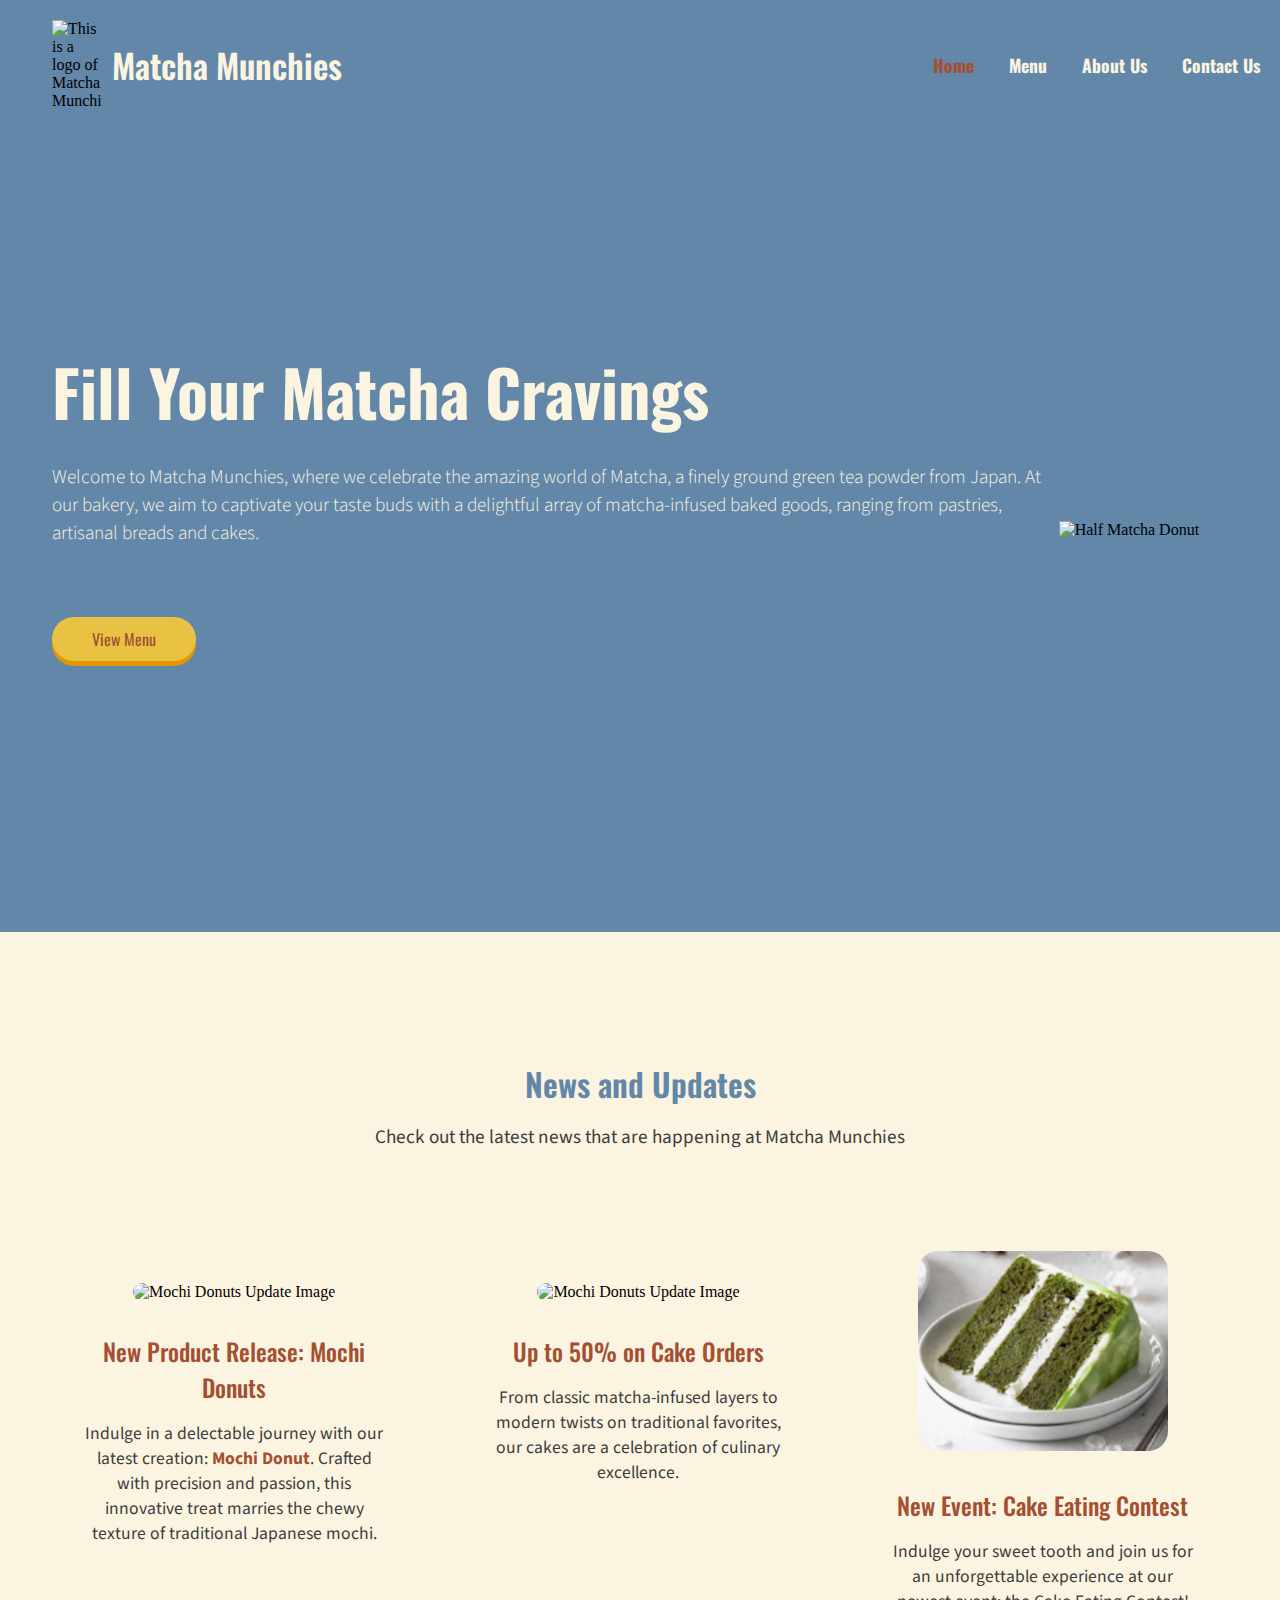
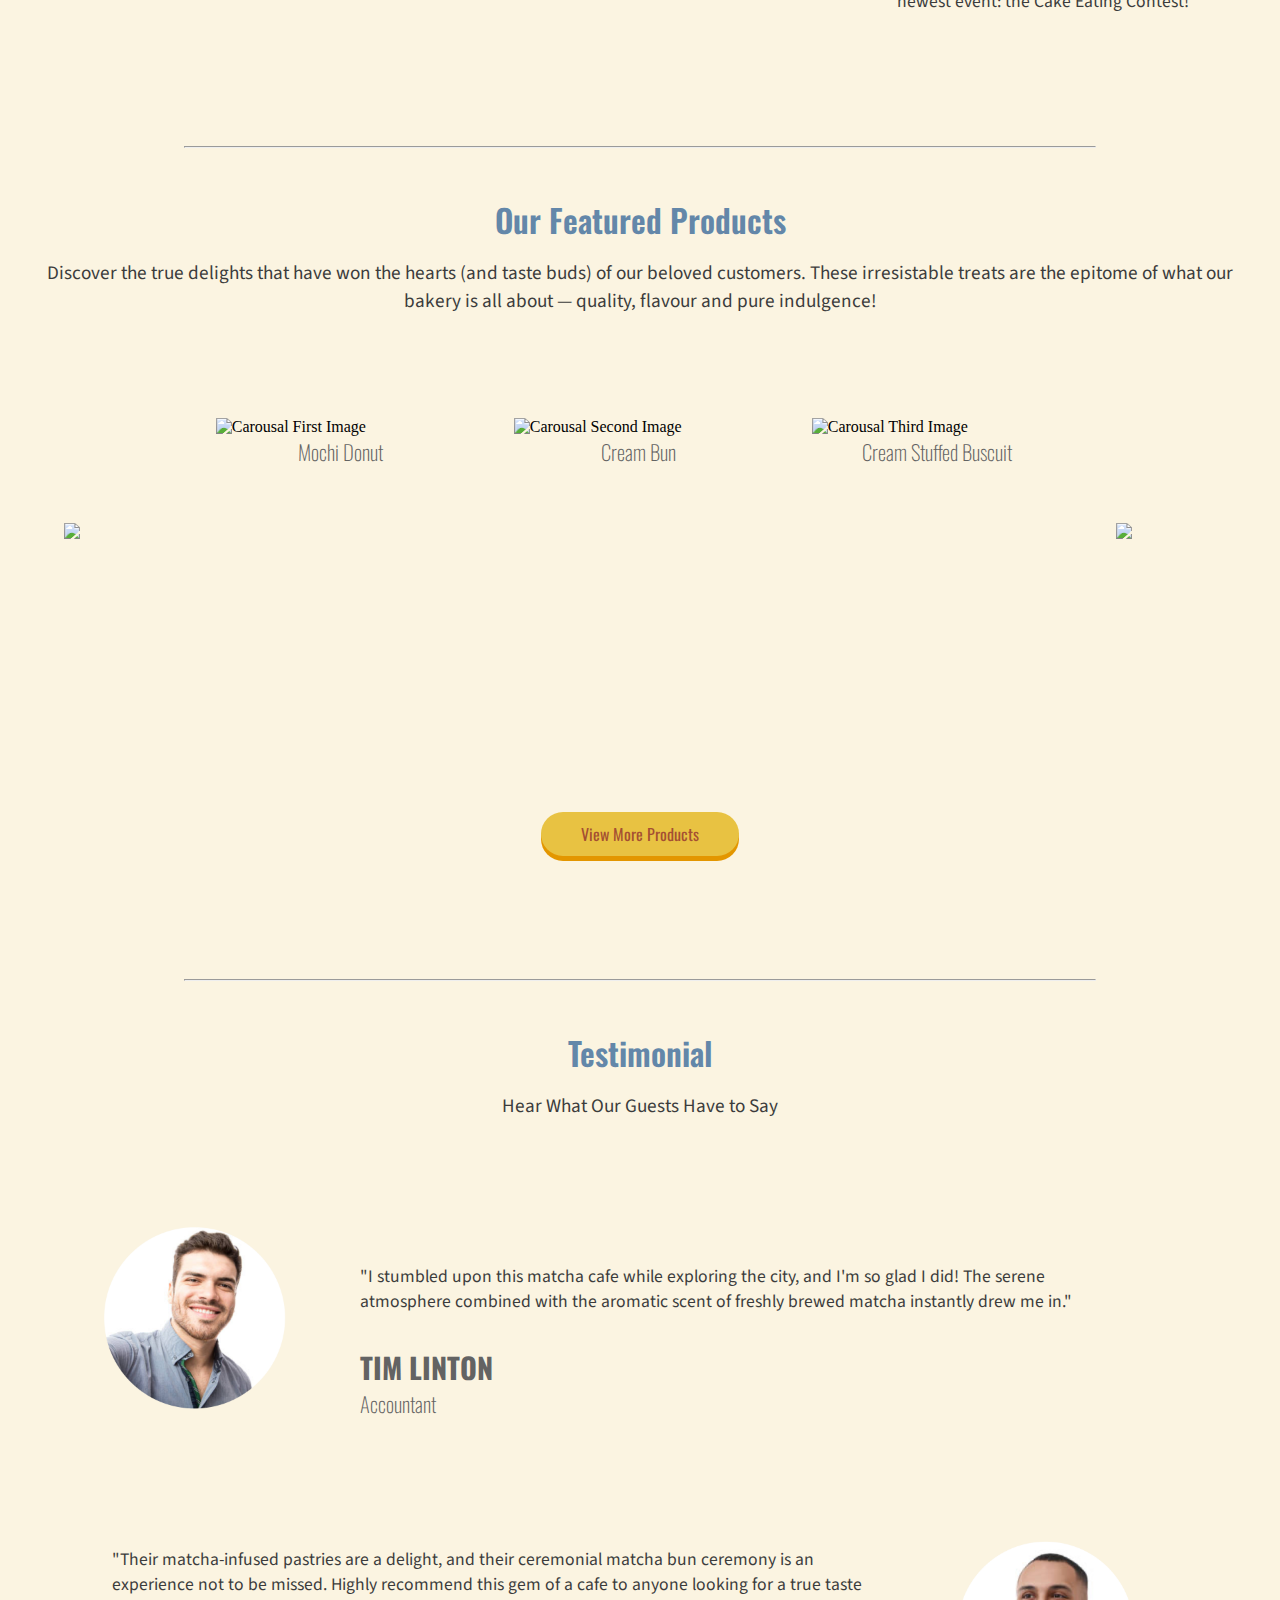
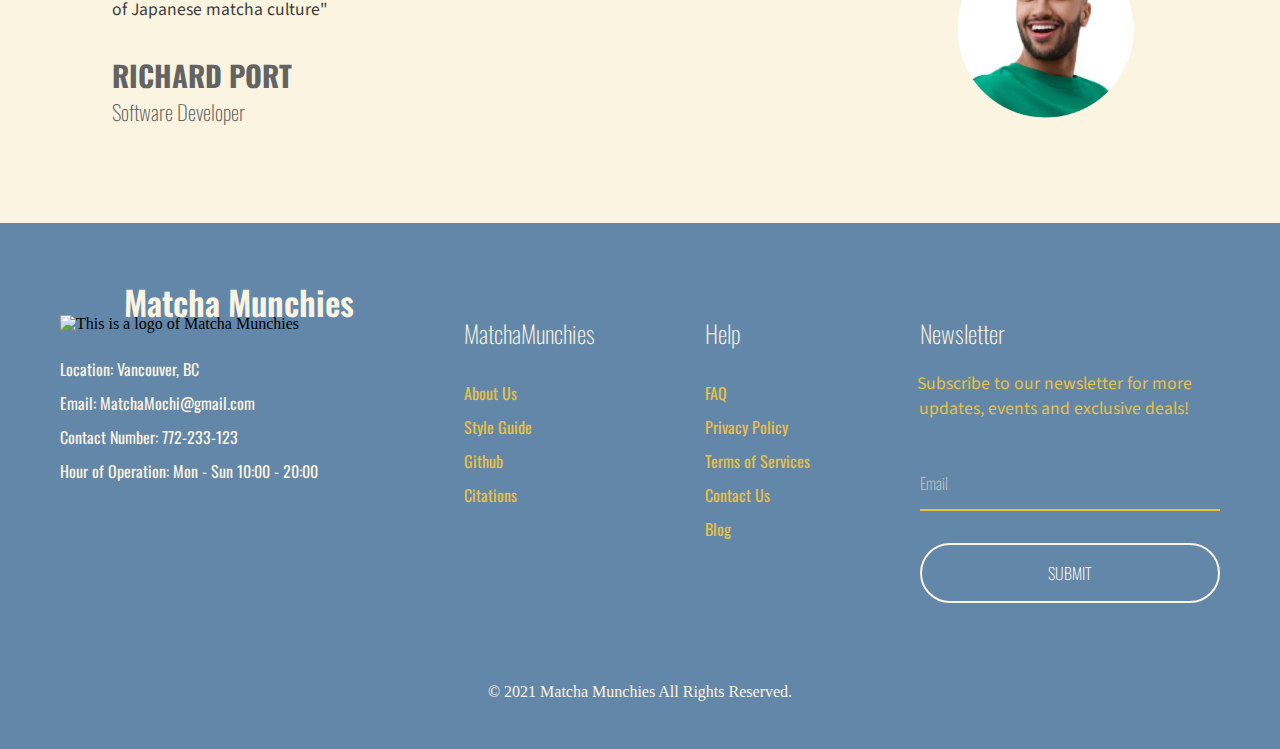
==== commit 9aa3cb00: "Add files via upload" ====
--- a/index.html
+++ b/index.html
@@ -17,7 +17,7 @@
     <!-- Hamburger Icon Link -->
     <link rel="stylesheet" href="https://fonts.googleapis.com/css2?family=Material+Symbols+Outlined:opsz,wght,FILL,GRAD@24,400,0,0">
 
-    <title>Homepage</title>
+    <title>Matcha Munchies</title>
     
 </head>
 
@@ -31,7 +31,7 @@
 
         <ul class="nav-links">
           <li><span id="close-menu-btn" class="material-symbols-outlined">close</span></li>
-          <li><a href="index.html">Home</a></li>
+          <li><a href="index.html" id="active">Home</a></li>
           <li><a href="menu.html">Menu</a></li>
           <li><a href="about-us.html">About Us</a></li>
           <li><a href="contact-us.html">Contact Us</a></li>
@@ -70,7 +70,7 @@
             </div>
             <div class="news-and-updates-item">
                 <h3>New Product Release: Mochi Donuts</h3>
-                <p>Indulge in a delectable journey with our latest creation: <a class="in-text-link" href="#">Mochi Donut</a>.
+                <p>Indulge in a delectable journey with our latest creation: <a class="in-text-link" href="product2.html">Mochi Donut</a>.
                         Crafted with precision and passion, this innovative treat marries the chewy 
                         texture of traditional Japanese mochi.</p>
             </div>
--- a/css/main.css
+++ b/css/main.css
@@ -133,6 +133,10 @@
     font-family: Oswald, sans-serif;
     font-size: 2.1rem;
     text-decoration: none;
+}
+
+#active{
+    color: var(--chestnut);
 }
 
 /* Hamburger Button Styling */
@@ -484,9 +488,10 @@
     margin-bottom: 4rem;
 }
   
-.product-description {
-    max-width: 100%;
-}
+/* .product-description {
+    min-width: 100%;
+    transform: translateX(-3rem);
+} */
 
 .quantity-wrapper {
     display: flex;
@@ -1121,7 +1126,7 @@
         color: var(--chestnut);
     }
 
-    .navbar .nav-links {
+    .nav-links {
         position: fixed;
         top: 0;
         left: -250px;
--- a/css/home.css
+++ b/css/home.css
@@ -44,14 +44,51 @@
     color: var(--candlelight-ivory)
 }
 
+.content h1, .content p {
+    /* Apply the animation */
+    animation: slideInFromLeft 1s ease-out forwards;
+}
+
+@keyframes slideInFromLeft {
+    0% {
+        transform: translateX(-100%);
+        opacity: 0;
+    }
+    100% {
+        transform: translateX(0);
+        opacity: 1;
+    }
+}
+
 .home-hero-section .button {
     margin-left: auto;
+}
+
+@keyframes slideInFromBottom {
+    0% {
+        transform: translateY(100%);
+        opacity: 0;
+    }
+    100% {
+        transform: translateY(0);
+        opacity: 1;
+    }
+}
+
+.home-hero-section .button-link .button {
+    animation: slideInFromBottom 1s ease-out forwards;
 }
 
 .hero-image {
     flex-basis: 20%; 
     margin-top: 10rem;
     max-width: 1300px;
+    animation: fadeIn 2s ease-in-out forwards;
+}
+
+@keyframes fadeIn {
+    from { opacity: 0; }
+    to { opacity: 1; }
 }
 
 /*----------------- Main Section Styling -----------------*/
@@ -118,10 +155,6 @@
     text-align: center;
 }
 .news-and-updates-container img {
-    /*
-    width: 80%;
-    height: auto;
-    */
     width: 250px;
     height: 200px;
     border-radius: 20px;
@@ -226,42 +259,75 @@
     height: 100%; /* Allow the height to adjust proportionally */
   }
 
-  .testimonial-container{
-    display: flex;
-    width: 90%;
-  }
-
-  .testimonial-item{
-    width: 80%;
-    margin-bottom: 2rem;
-  }
 
   .testimonial-title{
     width: 100%;
     margin-top: -5rem;
   }
 
+  .testimonial-title p{
+    padding-bottom: 3rem;
+  }
+
+.testimonial-container{
+    display: flex;
+    justify-content: center; /* Horizontally centers the child items */
+    align-items: center; /* Vertically centers the child items */
+    width: 90%;
+    margin: auto;
+    margin-left: 0;
+  }
+
+  .testimonial-item {
+    text-align: center; /* Horizontally centers inline content like images */
+}
+
+
+.testimonial-container:nth-of-type(3) {
+    flex-direction: row-reverse; 
+} 
+
+.testimonial-container img{
+    width: 200px;
+    height: auto;
+    vertical-align: middle; /* Helps with vertical alignment if the line-height or height of the container is set */
+}
+
+.testimonial-container h4:first-of-type{
+    font-size: 1.8rem;
+    font-weight: 800;
+  } 
+
+  .testimonial-container .testimonial-item:first-of-type{
+    width: 30%;
+  }
+
+  .testimonial-container .testimonial-item:last-of-type{
+    width: 70%;
+    text-align: left;
+  }
+
   .testimonial-container p{
     text-align: left;
-    margin-bottom: -3rem;
-    width: 100%;
-  }
-
-  .testimonial-container h4{
-    transform: translateY(5rem);
-  }
-
-  .testimonial-container h4:first-of-type{
-    font-size: 1.8rem;
-    font-weight: 800;
-  }
-  
-  .testimonial-container img{
-    width: 40%;
-    height: auto;
-    margin-left: 15rem;
-    padding-top: 2rem;
-  }
+  }
+
+  .testimonial-item{
+    margin: auto;
+    margin-bottom: 2rem;
+  }
+ 
+  .testimonial-container:last-of-type{
+   transform: translateX(5rem);
+   padding-top: 2rem;
+  }
+ 
+  .testimonial-container:nth-of-type(3) .testimonial-item:last-of-type{
+    padding-top: 0;
+    margin-top: 0;
+  }
+
+ 
+
 
   hr{
     width: 75%;
@@ -332,26 +398,30 @@
 
     .testimonial-container {
         display: block;
-        margin: 0 auto;
+        margin: auto;
         text-align: center;
         margin-bottom: 4rem;
         border-radius: 20px;
      }
 
+     .testimonial-item{
+        margin: auto;
+     }
+
      .testimonial-item img {
-        width: 200px;
-        margin-bottom: -4rem;
-        padding-right: 4rem;
+        margin: auto;
+        transform: translateX(-2rem);
      }
 
      .testimonial-item p, .testimonial-item h4 {
-        text-align: center;
-        margin-left: 2rem;
+        margin-top: 0.5rem;
+        text-align: center;
+        width: 100%;
      }
 
-     .testimonial-item h4 {
-        margin-left: 4rem;
-     }
+     .testimonial-container:last-of-type{
+    transform: translateX(0);
+    }
 
     hr:last-of-type{
         margin-top: -4rem;
@@ -420,15 +490,9 @@
         height: 400px;
     }
 
-    .testimonial-container img{
-        margin-left: 12rem;
-        margin-top: 1.5rem;
-    }
-
     hr:last-of-type{
         margin-bottom: -3rem;
-      }
-
+    }
 }
 
 
@@ -491,11 +555,4 @@
         height: 240px;
     }
 
-    
-    .testimonial-item img{
-        margin-left: 8rem;
-        transform: translateY(2rem);
-        min-width: 125px;
-     }
-     
-}
+}
